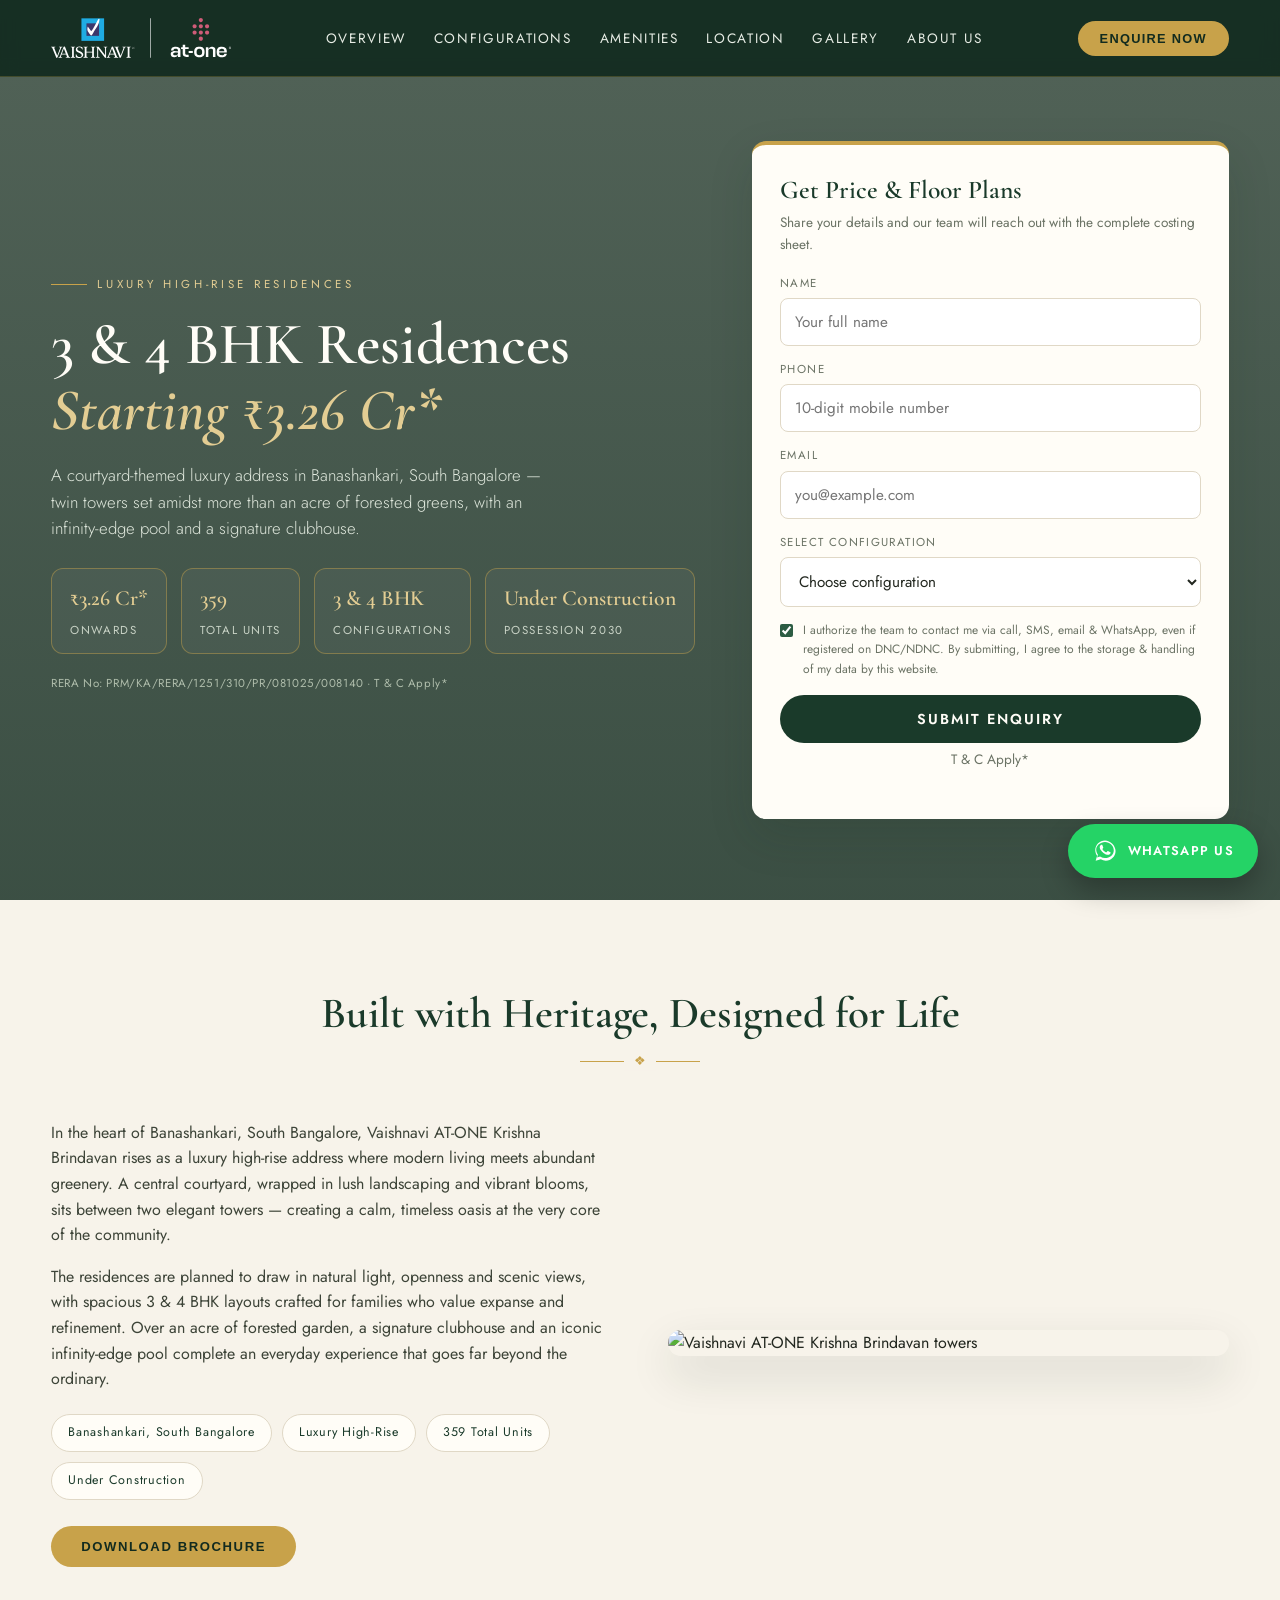
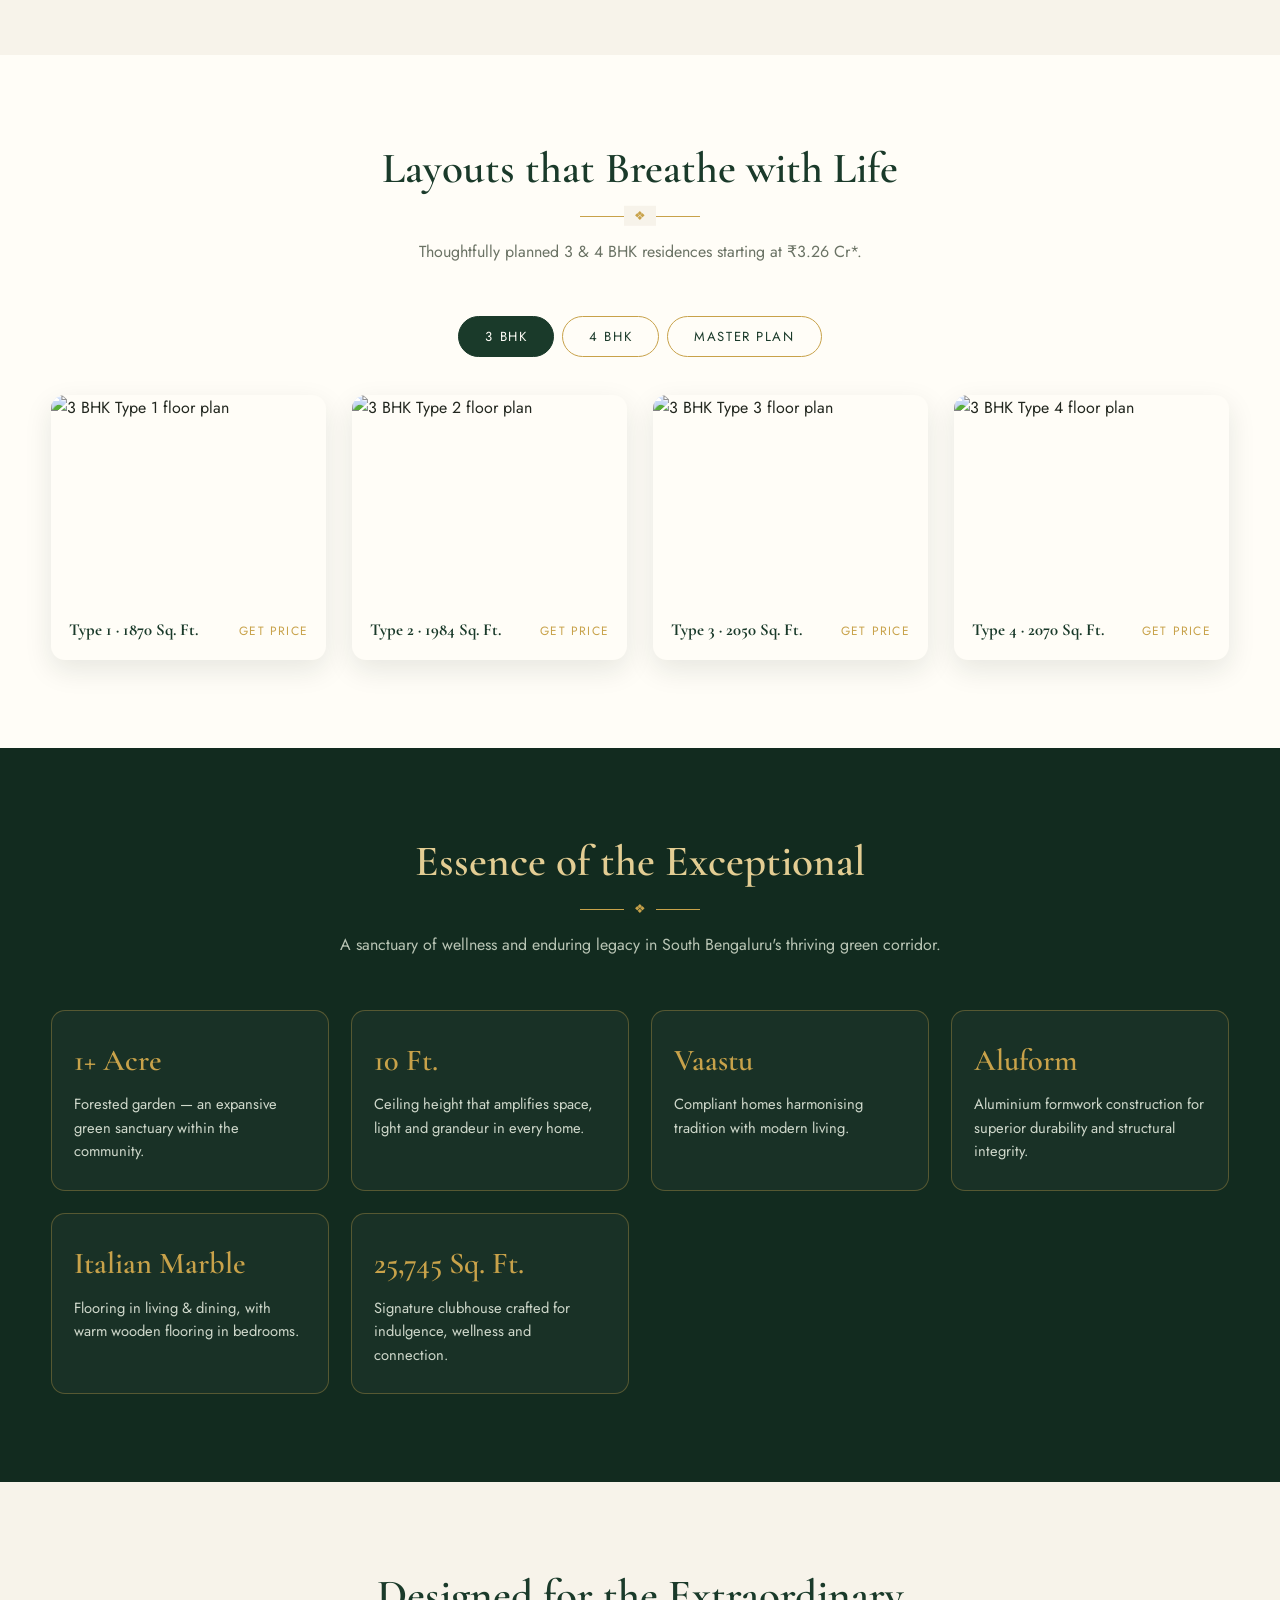
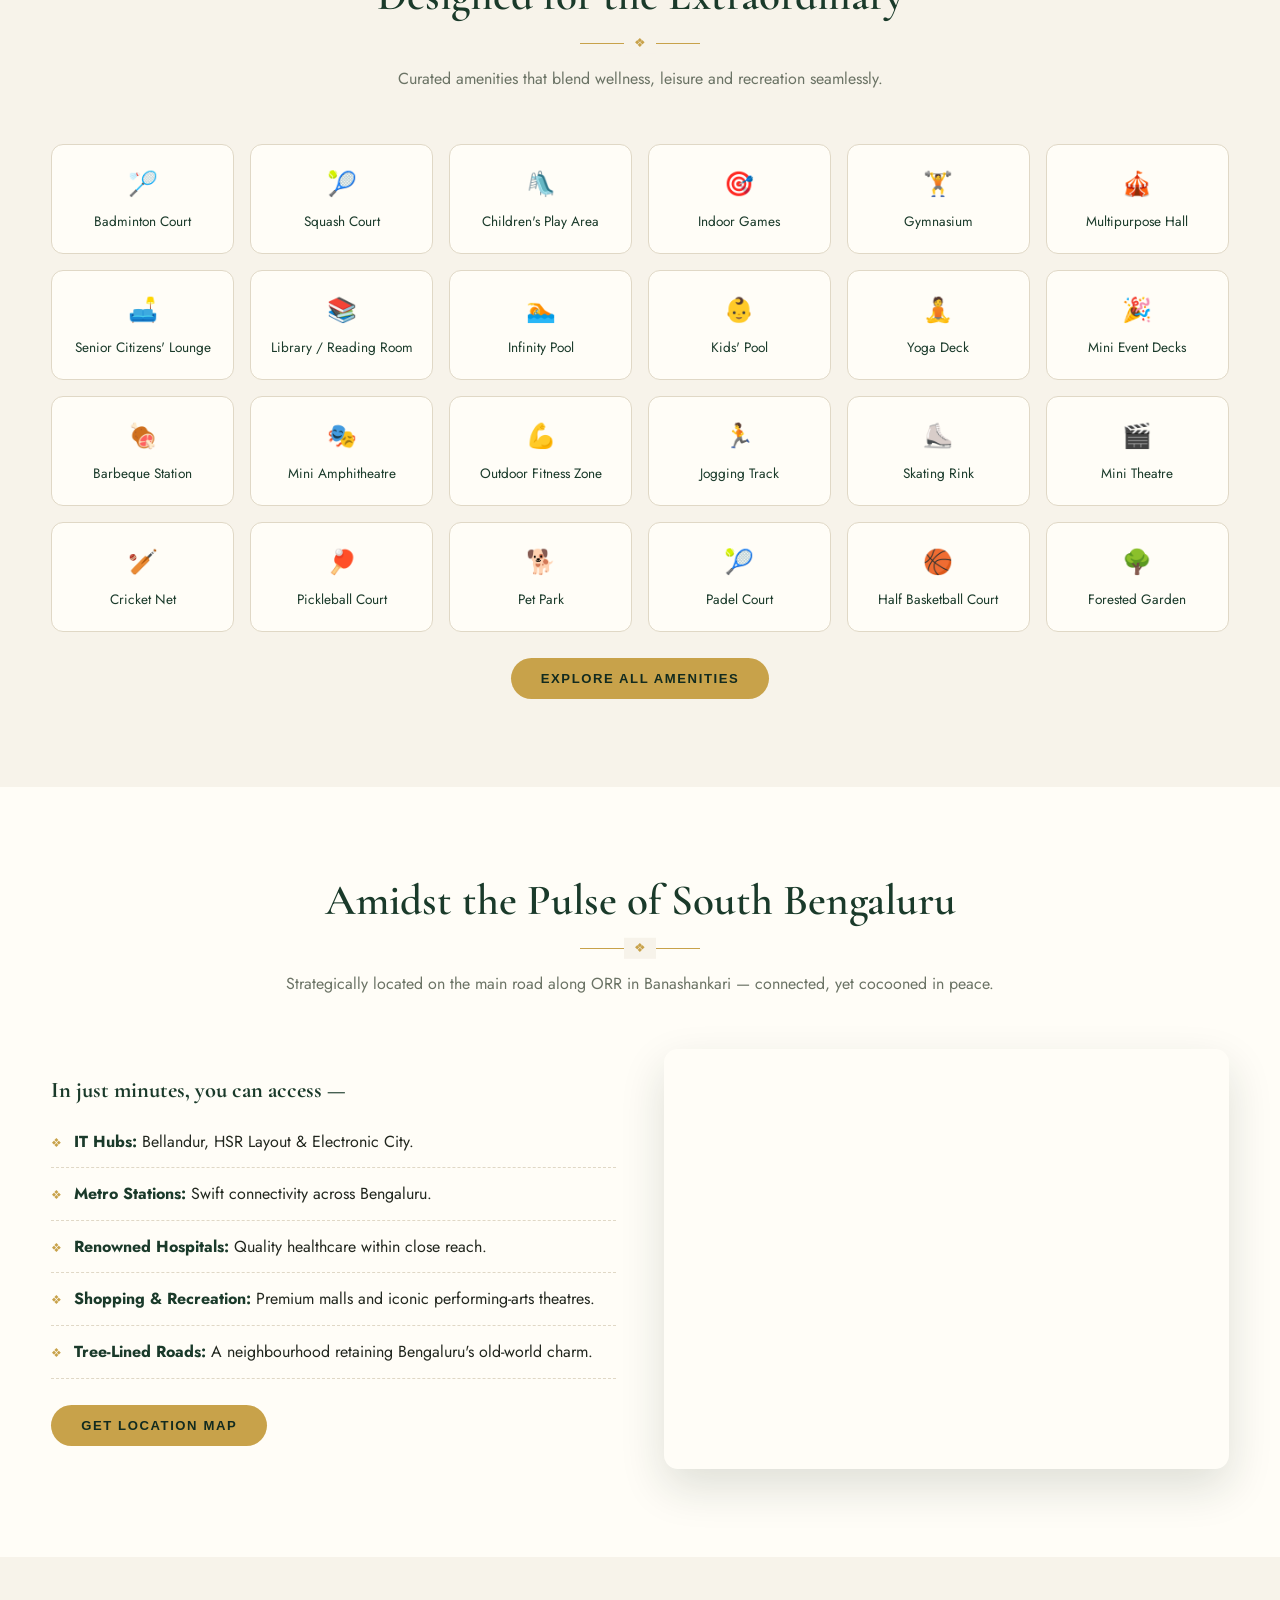
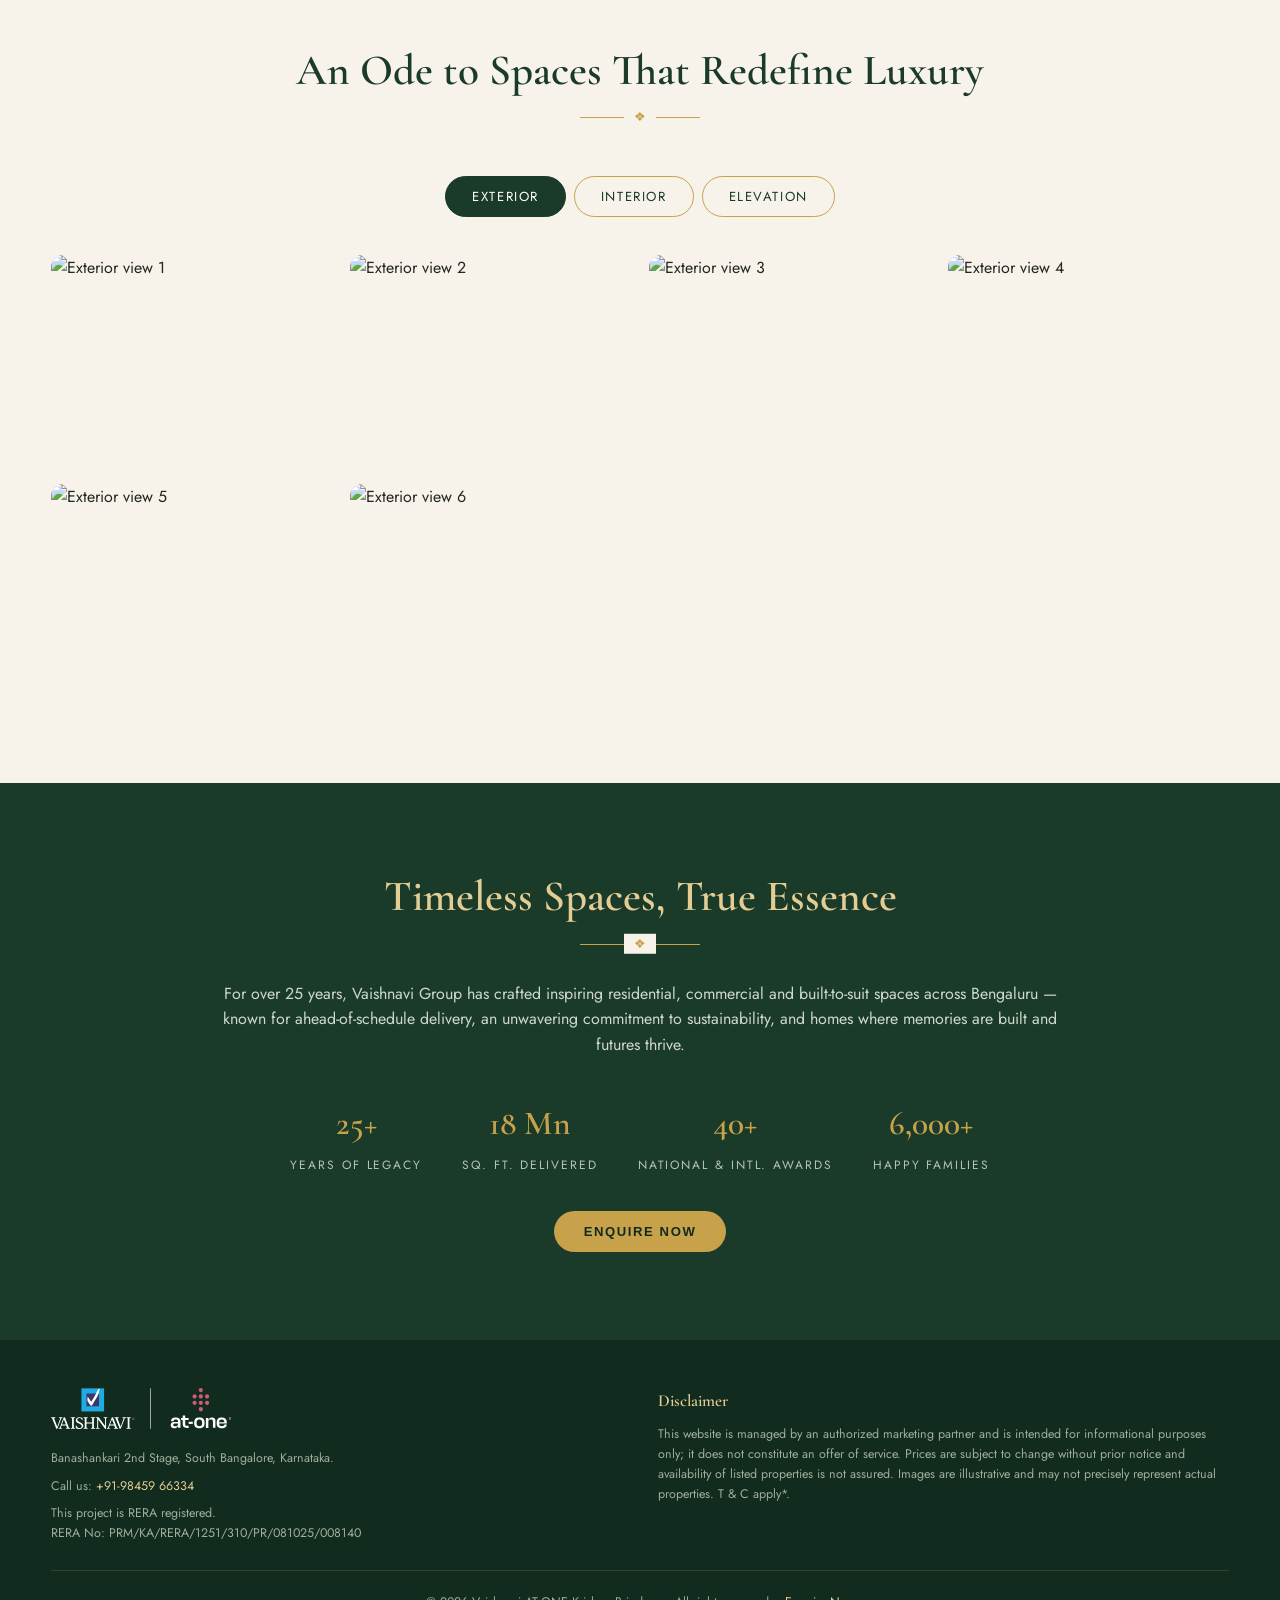
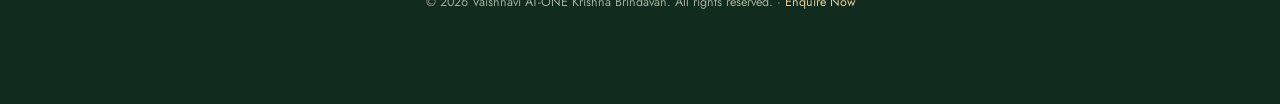
==== index.html @ 2a364794 "Revise title and meta description for SEO Updated title and meta description for SEO enhancement. Re" ====
<!DOCTYPE html>
<html lang="en">
<head>
  <!-- Google Tag Manager -->
<script>(function(w,d,s,l,i){w[l]=w[l]||[];w[l].push({'gtm.start':
new Date().getTime(),event:'gtm.js'});var f=d.getElementsByTagName(s)[0],
j=d.createElement(s),dl=l!='dataLayer'?'&l='+l:'';j.async=true;j.src=
'https://www.googletagmanager.com/gtm.js?id='+i+dl;f.parentNode.insertBefore(j,f);
})(window,document,'script','dataLayer','GTM-M7QC5JXZ');</script>
<!-- End Google Tag Manager -->

<!-- Google tag (gtag.js) -->
<script async src="https://www.googletagmanager.com/gtag/js?id=AW-18381098301"></script>
<script>
  window.dataLayer = window.dataLayer || [];
  function gtag(){dataLayer.push(arguments);}
  gtag('js', new Date());

  gtag('config', 'AW-18381098301');
</script>
  
<meta charset="UTF-8">
<meta name="viewport" content="width=device-width, initial-scale=1.0">
<title>Vaishnavi AT-ONE Krishna Brindavan | Luxury 3 & 4 BHK Apartments in Banashankari, South Bangalore</title>
<meta name="description" content="Vaishnavi AT-ONE Krishna Brindavan – Luxury high-rise 3 & 4 BHK residences in Banashankari, South Bangalore. Starting ₹3.26 Cr*. 150 units available. Under construction. Enquire now.">
<meta name="robots" content="index, follow">

<link rel="preconnect" href="https://fonts.googleapis.com">
<link rel="preconnect" href="https://fonts.gstatic.com" crossorigin>
<link href="https://fonts.googleapis.com/css2?family=Cormorant+Garamond:ital,wght@0,400;0,500;0,600;0,700;1,500&family=Jost:wght@300;400;500;600&display=swap" rel="stylesheet">

<style>
:root{
  --green-950:#122b1f;
  --green-900:#1a3a2a;
  --green-700:#2c5c43;
  --gold:#c8a24a;
  --gold-soft:#e3cd93;
  --cream:#f7f3ea;
  --ivory:#fffdf7;
  --ink:#22271f;
  --muted:#6b7365;
  --line:#e0d8c6;
  --shadow:0 18px 45px rgba(18,43,31,.14);
  --radius:14px;
  --font-display:'Cormorant Garamond',serif;
  --font-body:'Jost',sans-serif;
}
*{margin:0;padding:0;box-sizing:border-box}
html{scroll-behavior:smooth;scroll-padding-top:86px}
body{font-family:var(--font-body);color:var(--ink);background:var(--cream);line-height:1.6;overflow-x:hidden}
img{max-width:100%;display:block}
a{text-decoration:none;color:inherit}
.container{width:min(1200px,92%);margin:0 auto}

/* ---------- Header ---------- */
header{position:fixed;inset:0 0 auto 0;z-index:100;background:rgba(18,43,31,.92);backdrop-filter:blur(8px);border-bottom:1px solid rgba(200,162,74,.25)}
.nav{display:flex;align-items:center;justify-content:space-between;height:76px}
.brand{display:flex;flex-direction:column;line-height:1.15}
.brand .b1{font-family:var(--font-display);font-size:1.35rem;font-weight:600;color:var(--gold-soft);letter-spacing:.04em}
.brand .b2{font-size:.62rem;letter-spacing:.34em;text-transform:uppercase;color:#cfd8cd}
.nav-links{display:flex;gap:28px;list-style:none}
.nav-links a{color:#e8eee6;font-size:.85rem;letter-spacing:.12em;text-transform:uppercase;transition:color .25s}
.nav-links a:hover{color:var(--gold)}
.nav-cta{background:var(--gold);color:var(--green-950);padding:10px 22px;border-radius:999px;font-weight:600;font-size:.8rem;letter-spacing:.1em;text-transform:uppercase;transition:transform .25s,box-shadow .25s;border:none;cursor:pointer}
.nav-cta:hover{transform:translateY(-2px);box-shadow:0 8px 20px rgba(200,162,74,.4)}
.hamburger{display:none;background:none;border:none;cursor:pointer;flex-direction:column;gap:5px}
.hamburger span{width:26px;height:2px;background:var(--gold-soft)}

/* ---------- Hero ---------- */
.hero{position:relative;min-height:100vh;display:flex;align-items:center;padding:130px 0 70px;
  background:linear-gradient(rgba(18,43,31,.72),rgba(18,43,31,.82)),url('https://krishnabrindavan.vaishnavigroup.com/assets/images/banner/web1.jpg') center/cover no-repeat}
.hero-grid{display:grid;grid-template-columns:1.15fr .85fr;gap:56px;align-items:center}
.eyebrow{display:inline-flex;align-items:center;gap:10px;color:var(--gold-soft);letter-spacing:.32em;text-transform:uppercase;font-size:.72rem;margin-bottom:18px}
.eyebrow::before{content:"";width:36px;height:1px;background:var(--gold)}
.hero h1{font-family:var(--font-display);font-size:clamp(2.4rem,4.6vw,4rem);font-weight:600;color:var(--ivory);line-height:1.12}
.hero h1 em{font-style:italic;color:var(--gold-soft)}
.hero .sub{color:#dfe7dc;margin:18px 0 26px;max-width:520px;font-weight:300;font-size:1.05rem}
.stat-row{display:flex;flex-wrap:wrap;gap:14px}
.stat{border:1px solid rgba(200,162,74,.45);border-radius:12px;padding:12px 18px;color:var(--ivory);background:rgba(255,255,255,.04)}
.stat b{display:block;font-family:var(--font-display);font-size:1.35rem;color:var(--gold-soft);font-weight:600}
.stat span{font-size:.72rem;letter-spacing:.14em;text-transform:uppercase;color:#c9d3c6}
.rera-note{margin-top:20px;font-size:.72rem;color:#aebcaa;letter-spacing:.05em}

/* ---------- Form card ---------- */
.form-card{background:var(--ivory);border-radius:var(--radius);box-shadow:var(--shadow);padding:30px 28px;border-top:4px solid var(--gold)}
.form-card h3{font-family:var(--font-display);font-size:1.6rem;color:var(--green-900);font-weight:600;line-height:1.2}
.form-card p{font-size:.85rem;color:var(--muted);margin:6px 0 18px}
.field{margin-bottom:14px}
.field label{display:block;font-size:.72rem;letter-spacing:.12em;text-transform:uppercase;color:var(--muted);margin-bottom:6px}
.field input,.field select{width:100%;padding:12px 14px;border:1px solid var(--line);border-radius:8px;background:#fff;font-family:var(--font-body);font-size:.95rem;color:var(--ink);transition:border-color .2s,box-shadow .2s}
.field input:focus,.field select:focus{outline:none;border-color:var(--gold);box-shadow:0 0 0 3px rgba(200,162,74,.18)}
.field .err{display:none;color:#b3402e;font-size:.75rem;margin-top:4px}
.field.invalid input,.field.invalid select{border-color:#b3402e}
.field.invalid .err{display:block}
.consent{display:flex;gap:10px;align-items:flex-start;font-size:.75rem;color:var(--muted);margin:6px 0 16px}
.consent input{margin-top:3px;accent-color:var(--green-700)}
.btn-submit{width:100%;background:var(--green-900);color:var(--ivory);border:none;border-radius:999px;padding:14px;font-family:var(--font-body);font-weight:600;font-size:.9rem;letter-spacing:.14em;text-transform:uppercase;cursor:pointer;transition:background .25s,transform .2s}
.btn-submit:hover{background:var(--green-700);transform:translateY(-1px)}
.btn-submit:disabled{opacity:.6;cursor:wait;transform:none}
.tnc{margin-top:10px;text-align:center;font-size:.7rem;color:var(--muted)}

/* ---------- Sections ---------- */
section{padding:88px 0}
.sec-head{text-align:center;max-width:720px;margin:0 auto 52px}
.sec-head h2{font-family:var(--font-display);font-size:clamp(1.9rem,3.4vw,2.7rem);font-weight:600;color:var(--green-900);line-height:1.2}
.divider{width:120px;height:14px;margin:14px auto 0;position:relative}
.divider::before{content:"";position:absolute;left:0;right:0;top:50%;height:1px;background:var(--gold)}
.divider::after{content:"❖";position:absolute;left:50%;top:50%;transform:translate(-50%,-50%);color:var(--gold);background:var(--cream);padding:0 10px;font-size:.8rem}
.on-dark .divider::after{background:var(--green-950)}
.sec-head p{margin-top:16px;color:var(--muted)}

/* Overview */
.overview-grid{display:grid;grid-template-columns:1fr 1fr;gap:56px;align-items:center}
.overview-grid .txt p{margin-bottom:16px;color:#3d4438}
.overview-img{border-radius:var(--radius);overflow:hidden;box-shadow:var(--shadow)}
.chip-row{display:flex;flex-wrap:wrap;gap:10px;margin-top:22px}
.chip{background:var(--ivory);border:1px solid var(--line);border-radius:999px;padding:8px 16px;font-size:.78rem;letter-spacing:.06em;color:var(--green-900)}
.link-cta{display:inline-block;margin-top:26px;background:var(--gold);color:var(--green-950);padding:13px 30px;border-radius:999px;font-weight:600;font-size:.82rem;letter-spacing:.12em;text-transform:uppercase;border:none;cursor:pointer;transition:transform .2s,box-shadow .2s}
.link-cta:hover{transform:translateY(-2px);box-shadow:0 10px 24px rgba(200,162,74,.35)}

/* Configurations */
.tabs{display:flex;justify-content:center;gap:8px;flex-wrap:wrap;margin-bottom:38px}
.tab-btn{background:transparent;border:1px solid var(--gold);color:var(--green-900);border-radius:999px;padding:10px 26px;font-family:var(--font-body);font-size:.82rem;letter-spacing:.12em;text-transform:uppercase;cursor:pointer;transition:all .25s}
.tab-btn.active,.tab-btn:hover{background:var(--green-900);border-color:var(--green-900);color:var(--ivory)}
.tab-panel{display:none}
.tab-panel.active{display:block !important;opacity:1 !important}
@keyframes fadeUp{from{opacity:0;transform:translateY(14px)}to{opacity:1;transform:none}}
.plan-grid{display:grid;grid-template-columns:repeat(auto-fit,minmax(250px,1fr));gap:26px}
.plan-card{background:var(--ivory);border-radius:var(--radius);overflow:hidden;box-shadow:0 10px 28px rgba(18,43,31,.1);transition:transform .3s,box-shadow .3s}
.plan-card:hover{transform:translateY(-6px);box-shadow:var(--shadow)}
.plan-card img{aspect-ratio:4/3;object-fit:cover;width:100%}
.plan-card .cap{padding:16px 18px;display:flex;justify-content:space-between;align-items:center;gap:10px}
.plan-card .cap b{font-family:var(--font-display);color:var(--green-900);font-size:1.05rem}
.plan-card .cap button{background:none;border:none;color:var(--gold);font-family:var(--font-body);font-size:.75rem;letter-spacing:.1em;text-transform:uppercase;cursor:pointer;white-space:nowrap}
.plan-card .cap button:hover{text-decoration:underline}

/* Highlights (dark band) */
.on-dark{background:var(--green-950);color:#e6ecE3}
.on-dark .sec-head h2{color:var(--gold-soft)}
.on-dark .sec-head p{color:#b8c4b4}
.high-grid{display:grid;grid-template-columns:repeat(auto-fit,minmax(240px,1fr));gap:22px}
.high-card{border:1px solid rgba(200,162,74,.35);border-radius:var(--radius);padding:26px 22px;background:rgba(255,255,255,.03);transition:background .3s,transform .3s}
.high-card:hover{background:rgba(200,162,74,.08);transform:translateY(-4px)}
.high-card .n{font-family:var(--font-display);font-size:1.9rem;color:var(--gold);font-weight:600}
.high-card p{margin-top:8px;font-size:.92rem;color:#cfd8cb}

/* Amenities */
.amen-grid{display:grid;grid-template-columns:repeat(auto-fit,minmax(160px,1fr));gap:16px}
.amen{background:var(--ivory);border:1px solid var(--line);border-radius:12px;padding:20px 14px;text-align:center;font-size:.85rem;color:var(--green-900);transition:border-color .25s,transform .25s,box-shadow .25s}
.amen:hover{border-color:var(--gold);transform:translateY(-4px);box-shadow:0 10px 22px rgba(18,43,31,.1)}
.amen .ic{font-size:1.5rem;display:block;margin-bottom:8px}

/* Location */
.loc-grid{display:grid;grid-template-columns:1fr 1fr;gap:48px;align-items:center}
.loc-list{list-style:none;margin-top:8px}
.loc-list li{padding:13px 0;border-bottom:1px dashed var(--line);display:flex;gap:12px;align-items:flex-start}
.loc-list li::before{content:"❖";color:var(--gold);font-size:.75rem;margin-top:5px}
.loc-list b{color:var(--green-900)}
.map-frame{border-radius:var(--radius);overflow:hidden;box-shadow:var(--shadow)}
.map-frame iframe{width:100%;height:420px;border:0;display:block}

/* Gallery */
.gal-grid{display:grid;grid-template-columns:repeat(auto-fit,minmax(240px,1fr));gap:18px}
.gal-grid img{border-radius:12px;aspect-ratio:4/3;object-fit:cover;width:100%;transition:transform .35s,box-shadow .35s;cursor:pointer}
.gal-grid img:hover{transform:scale(1.03);box-shadow:var(--shadow)}

/* About */
.about-band{background:var(--green-900);color:#e6ece3}
.about-band .sec-head{margin-bottom:30px}
.about-band .sec-head h2{color:var(--gold-soft)}
.about-band p.body{max-width:840px;margin:0 auto;text-align:center;color:#cfd8cb}
.about-stats{display:flex;justify-content:center;gap:40px;flex-wrap:wrap;margin-top:40px;text-align:center}
.about-stats b{display:block;font-family:var(--font-display);font-size:2.1rem;color:var(--gold);font-weight:600}
.about-stats span{font-size:.75rem;letter-spacing:.16em;text-transform:uppercase;color:#b8c4b4}

/* Footer */
footer{background:var(--green-950);color:#9fae9b;padding:48px 0 90px;font-size:.78rem}
footer .f-grid{display:grid;grid-template-columns:1fr 1fr;gap:36px;margin-bottom:26px}
footer h4{color:var(--gold-soft);font-family:var(--font-display);font-size:1.05rem;margin-bottom:10px;font-weight:600}
footer a{color:var(--gold-soft)}
.f-bottom{border-top:1px solid rgba(200,162,74,.2);padding-top:20px;text-align:center;line-height:1.8}

/* Sticky enquire bar (mobile) + floating buttons */
.float-cta{position:fixed;right:22px;bottom:22px;z-index:90;display:flex;flex-direction:column;gap:12px}
.float-cta button,.float-cta a{width:auto;background:var(--gold);color:var(--green-950);border:none;border-radius:999px;padding:14px 24px;font-family:var(--font-body);font-weight:600;font-size:.8rem;letter-spacing:.1em;text-transform:uppercase;cursor:pointer;box-shadow:0 12px 28px rgba(0,0,0,.28);transition:transform .2s}
.float-cta button:hover{transform:translateY(-2px)}
.wa-float{display:inline-flex;align-items:center;gap:10px;background:#25D366 !important;color:#fff !important;text-decoration:none}
.wa-float:hover{transform:translateY(-2px);box-shadow:0 14px 32px rgba(37,211,102,.45)}

/* ---------- Popup ---------- */
.modal-overlay{position:fixed;inset:0;background:rgba(12,24,17,.7);backdrop-filter:blur(4px);z-index:200;display:flex;align-items:center;justify-content:center;padding:20px;opacity:0;pointer-events:none;transition:opacity .3s}
.modal-overlay.open{opacity:1;pointer-events:auto}
.modal{background:var(--ivory);border-radius:var(--radius);max-width:440px;width:100%;padding:30px 28px;position:relative;border-top:4px solid var(--gold);transform:translateY(24px);transition:transform .3s;max-height:92vh;overflow:auto}
.modal-overlay.open .modal{transform:none}
.modal-close{position:absolute;top:12px;right:14px;background:none;border:none;font-size:1.5rem;color:var(--muted);cursor:pointer;line-height:1}
.modal-close:hover{color:var(--green-900)}

/* Reveal on scroll */
.reveal{opacity:1 !important;transform:none !important}
@media (prefers-reduced-motion:reduce){
  html{scroll-behavior:auto}
  .reveal{opacity:1;transform:none;transition:none}
}

/* ---------- Responsive ---------- */
@media (max-width:960px){
  .hero-grid,.overview-grid,.loc-grid{grid-template-columns:1fr}
  .nav-links{position:fixed;top:76px;right:0;background:var(--green-950);flex-direction:column;width:230px;padding:26px;gap:20px;transform:translateX(100%);transition:transform .3s;border-left:1px solid rgba(200,162,74,.25);height:calc(100vh - 76px)}
  .nav-links.open{transform:none}
  .hamburger{display:flex}
  .nav .nav-cta{display:none}
  section{padding:64px 0}
  .hero{padding-top:110px}
}
</style>
</head>
<body>

<!-- Google Tag Manager (noscript) -->
<noscript><iframe src="https://www.googletagmanager.com/ns.html?id=GTM-M7QC5JXZ"
height="0" width="0" style="display:none;visibility:hidden"></iframe></noscript>
<!-- End Google Tag Manager (noscript) -->

<!-- ================= HEADER ================= -->
<header>
  <div class="container nav">
    <a href="#hero" class="brand">
      <img src="media/at-one-logo.svg" alt="Vaishnavi AT-ONE Krishna Brindavan" width="180" height="auto">
    </a>
    <ul class="nav-links" id="navLinks">
      <li><a href="#overview">Overview</a></li>
      <li><a href="#configurations">Configurations</a></li>
      <li><a href="#amenities">Amenities</a></li>
      <li><a href="#location">Location</a></li>
      <li><a href="#gallery">Gallery</a></li>
      <li><a href="#about">About Us</a></li>
    </ul>
    <button class="nav-cta open-popup">Enquire Now</button>
    <button class="hamburger" id="hamburger" aria-label="Menu"><span></span><span></span><span></span></button>
  </div>
</header>

<!-- ================= HERO ================= -->
<section class="hero" id="hero">
  <div class="container hero-grid">
    <div>
      <span class="eyebrow">Luxury High-Rise Residences</span>
      <h1>3 &amp; 4 BHK Residences<br><em>Starting ₹3.26 Cr*</em></h1>
      <p class="sub">A courtyard-themed luxury address in Banashankari, South Bangalore — twin towers set amidst more than an acre of forested greens, with an infinity-edge pool and a signature clubhouse.</p>
      <div class="stat-row">
        <div class="stat"><b>₹3.26 Cr*</b><span>Onwards</span></div>
        <div class="stat"><b>359</b><span>Total Units</span></div>
        <div class="stat"><b>3 &amp; 4 BHK</b><span>Configurations</span></div>
        <div class="stat"><b>Under Construction</b><span>Possession 2030</span></div>
      </div>
      <p class="rera-note">RERA No: PRM/KA/RERA/1251/310/PR/081025/008140 · T &amp; C Apply*</p>
    </div>

    <!-- ============ HERO FORM ============ -->
    <div class="form-card">
      <h3>Get Price &amp; Floor Plans</h3>
      <p>Share your details and our team will reach out with the complete costing sheet.</p>
      <form id="heroForm" class="lead-form" novalidate>
        <input type="hidden" name="source" value="Hero Form">
        <input type="hidden" name="project" value="Vaishnavi AT-ONE Krishna Brindavan">
        <div class="field">
          <label for="h-name">Name</label>
          <input type="text" id="h-name" name="name" placeholder="Your full name" autocomplete="name">
          <span class="err">Please enter a valid name.</span>
        </div>
        <div class="field">
          <label for="h-phone">Phone</label>
          <input type="tel" id="h-phone" name="phone" placeholder="10-digit mobile number" autocomplete="tel" maxlength="10" inputmode="numeric">
          <span class="err">Please enter a valid 10-digit mobile number.</span>
        </div>
        <div class="field">
          <label for="h-email">Email</label>
          <input type="email" id="h-email" name="email" placeholder="you@example.com" autocomplete="email">
          <span class="err">Please enter a valid email address.</span>
        </div>
        <div class="field">
          <label for="h-config">Select Configuration</label>
          <select id="h-config" name="configuration">
            <option value="" disabled selected>Choose configuration</option>
            <option value="3 BHK">3 BHK</option>
            <option value="4 BHK">4 BHK</option>
          </select>
          <span class="err">Please select a configuration.</span>
        </div>
        <label class="consent">
          <input type="checkbox" name="consent" value="Yes" checked>
          <span>I authorize the team to contact me via call, SMS, email &amp; WhatsApp, even if registered on DNC/NDNC. By submitting, I agree to the storage &amp; handling of my data by this website.</span>
        </label>
        <button type="submit" class="btn-submit">Submit Enquiry</button>
        <p class="tnc">T &amp; C Apply*</p>
      </form>
    </div>
  </div>
</section>

<!-- ================= OVERVIEW ================= -->
<section id="overview">
  <div class="container">
    <div class="sec-head reveal">
      <h2>Built with Heritage, Designed for Life</h2>
      <div class="divider"></div>
    </div>
    <div class="overview-grid">
      <div class="txt reveal">
        <p>In the heart of Banashankari, South Bangalore, Vaishnavi AT-ONE Krishna Brindavan rises as a luxury high-rise address where modern living meets abundant greenery. A central courtyard, wrapped in lush landscaping and vibrant blooms, sits between two elegant towers — creating a calm, timeless oasis at the very core of the community.</p>
        <p>The residences are planned to draw in natural light, openness and scenic views, with spacious 3 &amp; 4 BHK layouts crafted for families who value expanse and refinement. Over an acre of forested garden, a signature clubhouse and an iconic infinity-edge pool complete an everyday experience that goes far beyond the ordinary.</p>
        <div class="chip-row">
          <span class="chip">Banashankari, South Bangalore</span>
          <span class="chip">Luxury High-Rise</span>
          <span class="chip">359 Total Units</span>
          <span class="chip">Under Construction</span>
        </div>
        <button class="link-cta open-popup">Download Brochure</button>
      </div>
      <div class="overview-img reveal">
        <img src="https://krishnabrindavan.vaishnavigroup.com/assets/images/over/overview.png" alt="Vaishnavi AT-ONE Krishna Brindavan towers" loading="lazy">
      </div>
    </div>
  </div>
</section>

<!-- ================= CONFIGURATIONS ================= -->
<section id="configurations" style="background:var(--ivory)">
  <div class="container">
    <div class="sec-head reveal">
      <h2>Layouts that Breathe with Life</h2>
      <div class="divider"></div>
      <p>Thoughtfully planned 3 &amp; 4 BHK residences starting at ₹3.26 Cr*.</p>
    </div>
    <div class="tabs reveal">
      <button class="tab-btn active" data-tab="tab-3bhk">3 BHK</button>
      <button class="tab-btn" data-tab="tab-4bhk">4 BHK</button>
      <button class="tab-btn" data-tab="tab-master">Master Plan</button>
    </div>

    <div class="tab-panel active" id="tab-3bhk">
      <div class="plan-grid">
        <div class="plan-card"><img src="https://krishnabrindavan.vaishnavigroup.com/assets/images/configuration/3bhk/3bhk1.jpg" alt="3 BHK Type 1 floor plan" loading="lazy"><div class="cap"><b>Type 1 · 1870 Sq. Ft.</b><button class="open-popup">Get Price</button></div></div>
        <div class="plan-card"><img src="https://krishnabrindavan.vaishnavigroup.com/assets/images/configuration/3bhk/3bhk2.jpg" alt="3 BHK Type 2 floor plan" loading="lazy"><div class="cap"><b>Type 2 · 1984 Sq. Ft.</b><button class="open-popup">Get Price</button></div></div>
        <div class="plan-card"><img src="https://krishnabrindavan.vaishnavigroup.com/assets/images/configuration/3bhk/3bhk3.jpg" alt="3 BHK Type 3 floor plan" loading="lazy"><div class="cap"><b>Type 3 · 2050 Sq. Ft.</b><button class="open-popup">Get Price</button></div></div>
        <div class="plan-card"><img src="https://krishnabrindavan.vaishnavigroup.com/assets/images/configuration/3bhk/3bhk4.jpg" alt="3 BHK Type 4 floor plan" loading="lazy"><div class="cap"><b>Type 4 · 2070 Sq. Ft.</b><button class="open-popup">Get Price</button></div></div>
      </div>
    </div>

    <div class="tab-panel" id="tab-4bhk">
      <div class="plan-grid">
        <div class="plan-card"><img src="https://krishnabrindavan.vaishnavigroup.com/assets/images/configuration/4bhk/4bhk1.jpg" alt="4 BHK Type 1 floor plan" loading="lazy"><div class="cap"><b>Type 1 · 2566 Sq. Ft.</b><button class="open-popup">Get Price</button></div></div>
        <div class="plan-card"><img src="https://krishnabrindavan.vaishnavigroup.com/assets/images/configuration/4bhk/4bhk2.jpg" alt="4 BHK Type 2 floor plan" loading="lazy"><div class="cap"><b>Type 2 · 2599 Sq. Ft.</b><button class="open-popup">Get Price</button></div></div>
      </div>
    </div>

    <div class="tab-panel" id="tab-master">
      <div class="plan-grid" style="grid-template-columns:1fr;max-width:820px;margin:0 auto">
        <div class="plan-card"><img src="https://krishnabrindavan.vaishnavigroup.com/assets/images/configuration/masterplan/master.jpg" alt="Master plan" loading="lazy"><div class="cap"><b>Master Plan</b><button class="open-popup">Request Details</button></div></div>
      </div>
    </div>
  </div>
</section>

<!-- ================= HIGHLIGHTS ================= -->
<section class="on-dark">
  <div class="container">
    <div class="sec-head reveal">
      <h2>Essence of the Exceptional</h2>
      <div class="divider"></div>
      <p>A sanctuary of wellness and enduring legacy in South Bengaluru's thriving green corridor.</p>
    </div>
    <div class="high-grid">
      <div class="high-card reveal"><div class="n">1+ Acre</div><p>Forested garden — an expansive green sanctuary within the community.</p></div>
      <div class="high-card reveal"><div class="n">10 Ft.</div><p>Ceiling height that amplifies space, light and grandeur in every home.</p></div>
      <div class="high-card reveal"><div class="n">Vaastu</div><p>Compliant homes harmonising tradition with modern living.</p></div>
      <div class="high-card reveal"><div class="n">Aluform</div><p>Aluminium formwork construction for superior durability and structural integrity.</p></div>
      <div class="high-card reveal"><div class="n">Italian Marble</div><p>Flooring in living &amp; dining, with warm wooden flooring in bedrooms.</p></div>
      <div class="high-card reveal"><div class="n">25,745 Sq. Ft.</div><p>Signature clubhouse crafted for indulgence, wellness and connection.</p></div>
    </div>
  </div>
</section>

<!-- ================= AMENITIES ================= -->
<section id="amenities">
  <div class="container">
    <div class="sec-head reveal">
      <h2>Designed for the Extraordinary</h2>
      <div class="divider"></div>
      <p>Curated amenities that blend wellness, leisure and recreation seamlessly.</p>
    </div>
    <div class="amen-grid reveal">
      <div class="amen"><span class="ic">🏸</span>Badminton Court</div>
      <div class="amen"><span class="ic">🎾</span>Squash Court</div>
      <div class="amen"><span class="ic">🛝</span>Children's Play Area</div>
      <div class="amen"><span class="ic">🎯</span>Indoor Games</div>
      <div class="amen"><span class="ic">🏋️</span>Gymnasium</div>
      <div class="amen"><span class="ic">🎪</span>Multipurpose Hall</div>
      <div class="amen"><span class="ic">🛋️</span>Senior Citizens' Lounge</div>
      <div class="amen"><span class="ic">📚</span>Library / Reading Room</div>
      <div class="amen"><span class="ic">🏊</span>Infinity Pool</div>
      <div class="amen"><span class="ic">👶</span>Kids' Pool</div>
      <div class="amen"><span class="ic">🧘</span>Yoga Deck</div>
      <div class="amen"><span class="ic">🎉</span>Mini Event Decks</div>
      <div class="amen"><span class="ic">🍖</span>Barbeque Station</div>
      <div class="amen"><span class="ic">🎭</span>Mini Amphitheatre</div>
      <div class="amen"><span class="ic">💪</span>Outdoor Fitness Zone</div>
      <div class="amen"><span class="ic">🏃</span>Jogging Track</div>
      <div class="amen"><span class="ic">⛸️</span>Skating Rink</div>
      <div class="amen"><span class="ic">🎬</span>Mini Theatre</div>
      <div class="amen"><span class="ic">🏏</span>Cricket Net</div>
      <div class="amen"><span class="ic">🏓</span>Pickleball Court</div>
      <div class="amen"><span class="ic">🐕</span>Pet Park</div>
      <div class="amen"><span class="ic">🎾</span>Padel Court</div>
      <div class="amen"><span class="ic">🏀</span>Half Basketball Court</div>
      <div class="amen"><span class="ic">🌳</span>Forested Garden</div>
    </div>
    <div style="text-align:center"><button class="link-cta open-popup">Explore All Amenities</button></div>
  </div>
</section>

<!-- ================= LOCATION ================= -->
<section id="location" style="background:var(--ivory)">
  <div class="container">
    <div class="sec-head reveal">
      <h2>Amidst the Pulse of South Bengaluru</h2>
      <div class="divider"></div>
      <p>Strategically located on the main road along ORR in Banashankari — connected, yet cocooned in peace.</p>
    </div>
    <div class="loc-grid">
      <div class="reveal">
        <h3 style="font-family:var(--font-display);color:var(--green-900);font-size:1.4rem;margin-bottom:6px">In just minutes, you can access —</h3>
        <ul class="loc-list">
          <li><span><b>IT Hubs:</b> Bellandur, HSR Layout &amp; Electronic City.</span></li>
          <li><span><b>Metro Stations:</b> Swift connectivity across Bengaluru.</span></li>
          <li><span><b>Renowned Hospitals:</b> Quality healthcare within close reach.</span></li>
          <li><span><b>Shopping &amp; Recreation:</b> Premium malls and iconic performing-arts theatres.</span></li>
          <li><span><b>Tree-Lined Roads:</b> A neighbourhood retaining Bengaluru's old-world charm.</span></li>
        </ul>
        <button class="link-cta open-popup">Get Location Map</button>
      </div>
      <div class="map-frame reveal">
        <iframe src="https://www.google.com/maps/embed?pb=!1m18!1m12!1m3!1d3888.947085480032!2d77.5685252!3d12.9111225!2m3!1f0!2f0!3f0!3m2!1i1024!2i768!4f13.1!3m3!1m2!1s0x3bae15000078a125%3A0x5d34b732f14a4b2f!2sVaishnavi%20AT-One%20Krishna%20Brindavan!5e0!3m2!1sen!2sin!4v1787821125737!5m2!1sen!2sin" loading="lazy" title="Project location map" referrerpolicy="no-referrer-when-downgrade"></iframe>
      </div>
    </div>
  </div>
</section>

<!-- ================= GALLERY ================= -->
<section id="gallery">
  <div class="container">
    <div class="sec-head reveal">
      <h2>An Ode to Spaces That Redefine Luxury</h2>
      <div class="divider"></div>
    </div>
    <div class="tabs reveal">
      <button class="tab-btn active" data-tab="tab-ext">Exterior</button>
      <button class="tab-btn" data-tab="tab-int">Interior</button>
      <button class="tab-btn" data-tab="tab-elev">Elevation</button>
    </div>
    <div class="tab-panel active" id="tab-ext">
      <div class="gal-grid">
        <img src="https://krishnabrindavan.vaishnavigroup.com/assets/images/gallery/exterior/ext1.png" alt="Exterior view 1" loading="lazy">
        <img src="https://krishnabrindavan.vaishnavigroup.com/assets/images/gallery/exterior/ext2.png" alt="Exterior view 2" loading="lazy">
        <img src="https://krishnabrindavan.vaishnavigroup.com/assets/images/gallery/exterior/ext3.png" alt="Exterior view 3" loading="lazy">
        <img src="https://krishnabrindavan.vaishnavigroup.com/assets/images/gallery/exterior/ext4.png" alt="Exterior view 4" loading="lazy">
        <img src="https://krishnabrindavan.vaishnavigroup.com/assets/images/gallery/exterior/ext5.png" alt="Exterior view 5" loading="lazy">
        <img src="https://krishnabrindavan.vaishnavigroup.com/assets/images/gallery/exterior/ext6.png" alt="Exterior view 6" loading="lazy">
      </div>
    </div>
    <div class="tab-panel" id="tab-int">
      <div class="gal-grid">
        <img src="https://krishnabrindavan.vaishnavigroup.com/assets/images/gallery/interior/int1.png" alt="Interior view 1" loading="lazy">
        <img src="https://krishnabrindavan.vaishnavigroup.com/assets/images/gallery/interior/int2.png" alt="Interior view 2" loading="lazy">
        <img src="https://krishnabrindavan.vaishnavigroup.com/assets/images/gallery/interior/int3.png" alt="Interior view 3" loading="lazy">
        <img src="https://krishnabrindavan.vaishnavigroup.com/assets/images/gallery/interior/int4.png" alt="Interior view 4" loading="lazy">
        <img src="https://krishnabrindavan.vaishnavigroup.com/assets/images/gallery/interior/int5.png" alt="Interior view 5" loading="lazy">
        <img src="https://krishnabrindavan.vaishnavigroup.com/assets/images/gallery/interior/int6.png" alt="Interior view 6" loading="lazy">
      </div>
    </div>
    <div class="tab-panel" id="tab-elev">
      <div class="gal-grid">
        <img src="https://krishnabrindavan.vaishnavigroup.com/assets/images/gallery/elevation/elev1.png" alt="Elevation view 1" loading="lazy">
        <img src="https://krishnabrindavan.vaishnavigroup.com/assets/images/gallery/elevation/elev2.png" alt="Elevation view 2" loading="lazy">
        <img src="https://krishnabrindavan.vaishnavigroup.com/assets/images/gallery/elevation/elev3.png" alt="Elevation view 3" loading="lazy">
      </div>
    </div>
  </div>
</section>

<!-- ================= ABOUT ================= -->
<section id="about" class="about-band">
  <div class="container">
    <div class="sec-head reveal">
      <h2>Timeless Spaces, True Essence</h2>
      <div class="divider"></div>
    </div>
    <p class="body reveal">For over 25 years, Vaishnavi Group has crafted inspiring residential, commercial and built-to-suit spaces across Bengaluru — known for ahead-of-schedule delivery, an unwavering commitment to sustainability, and homes where memories are built and futures thrive.</p>
    <div class="about-stats reveal">
      <div><b>25+</b><span>Years of Legacy</span></div>
      <div><b>18 Mn</b><span>Sq. Ft. Delivered</span></div>
      <div><b>40+</b><span>National &amp; Intl. Awards</span></div>
      <div><b>6,000+</b><span>Happy Families</span></div>
    </div>
    <div style="text-align:center"><button class="link-cta open-popup" style="margin-top:34px">Enquire Now</button></div>
  </div>
</section>

<!-- ================= FOOTER ================= -->
<footer>
  <div class="container">
    <div class="f-grid">
      <div>
        <img src="media/at-one-logo.svg" alt="Vaishnavi AT-ONE Krishna Brindavan" width="180" height="auto" style="margin-bottom: 20px;">
        <p> </p>
        <p>Banashankari 2nd Stage, South Bangalore, Karnataka.</p>
        <p style="margin-top:8px">Call us: <a href="tel:+919845966334">+91-98459 66334</a></p>
        <p style="margin-top:8px">This project is RERA registered.<br>RERA No: PRM/KA/RERA/1251/310/PR/081025/008140</p>
      </div>
      <div>
        <h4>Disclaimer</h4>
        <p>This website is managed by an authorized marketing partner and is intended for informational purposes only; it does not constitute an offer of service. Prices are subject to change without prior notice and availability of listed properties is not assured. Images are illustrative and may not precisely represent actual properties. T &amp; C apply*.</p>
      </div>
    </div>
    <div class="f-bottom">
      © 2026 Vaishnavi AT-ONE Krishna Brindavan. All rights reserved. · <a href="#" class="open-popup" style="cursor:pointer">Enquire Now</a>
    </div>
  </div>
</footer>

<!-- ================= FLOATING CTA ================= -->
<div class="float-cta">
  <a href="https://wa.me/919845966334?text=Hi%2C%20I%27m%20interested%20in%20Vaishnavi%20Krishna%20Brindavan%20(3%20%26%204%20BHK%2C%20Banashankari).%20Please%20share%20brochure%20and%20other%20details."
     target="_blank" rel="noopener" class="wa-float" aria-label="Chat on WhatsApp">
    <svg viewBox="0 0 32 32" width="26" height="26" fill="currentColor" aria-hidden="true">
      <path d="M16 3C9.4 3 4 8.3 4 14.9c0 2.6.8 5 2.3 7L4.5 28l6.3-1.7c1.9 1 4 1.6 6.2 1.6 6.6 0 12-5.3 12-11.9S22.6 3 16 3zm0 21.7c-2 0-3.9-.6-5.6-1.6l-.4-.2-3.7 1 1-3.6-.3-.4c-1.2-1.7-1.8-3.7-1.8-5.9C5.2 9.4 10 4.8 16 4.8s10.8 4.6 10.8 10.2S22 24.7 16 24.7zm5.9-7.6c-.3-.2-1.9-1-2.2-1.1-.3-.1-.5-.2-.7.2-.2.3-.8 1.1-1 1.3-.2.2-.4.2-.7.1-.3-.2-1.4-.5-2.6-1.6-1-.9-1.6-1.9-1.8-2.2-.2-.3 0-.5.1-.7l.5-.6c.2-.2.2-.4.3-.6.1-.2 0-.4 0-.6-.1-.2-.7-1.8-1-2.4-.3-.6-.5-.5-.7-.5h-.6c-.2 0-.6.1-.9.4-.3.3-1.1 1.1-1.1 2.7s1.2 3.2 1.3 3.4c.2.2 2.3 3.6 5.6 5 .8.3 1.4.5 1.9.7.8.2 1.5.2 2.1.1.6-.1 1.9-.8 2.2-1.6.3-.8.3-1.4.2-1.6-.1-.1-.3-.2-.6-.4z"/>
    </svg>
    WhatsApp Us
  </a>
</div>

<!-- ================= POPUP MODAL ================= -->
<div class="modal-overlay" id="modalOverlay" role="dialog" aria-modal="true" aria-labelledby="modalTitle">
  <div class="modal">
    <button class="modal-close" id="modalClose" aria-label="Close">&times;</button>
    <h3 id="modalTitle" style="font-family:var(--font-display);font-size:1.55rem;color:var(--green-900);font-weight:600">Enquire Now</h3>
    <p style="font-size:.85rem;color:var(--muted);margin:6px 0 18px">Our team will assist you in securing your dream home.</p>
    <form id="popupForm" class="lead-form" novalidate>
      <input type="hidden" name="source" value="Popup Form">
      <input type="hidden" name="project" value="Vaishnavi AT-ONE Krishna Brindavan">
      <div class="field">
        <label for="p-name">Name</label>
        <input type="text" id="p-name" name="name" placeholder="Your full name" autocomplete="name">
        <span class="err">Please enter a valid name.</span>
      </div>
      <div class="field">
        <label for="p-phone">Phone</label>
        <input type="tel" id="p-phone" name="phone" placeholder="10-digit mobile number" autocomplete="tel" maxlength="10" inputmode="numeric">
        <span class="err">Please enter a valid 10-digit mobile number.</span>
      </div>
      <div class="field">
        <label for="p-email">Email</label>
        <input type="email" id="p-email" name="email" placeholder="you@example.com" autocomplete="email">
        <span class="err">Please enter a valid email address.</span>
      </div>
      <div class="field">
        <label for="p-config">Select Configuration</label>
        <select id="p-config" name="configuration">
          <option value="" disabled selected>Choose configuration</option>
          <option value="3 BHK">3 BHK</option>
          <option value="4 BHK">4 BHK</option>
        </select>
        <span class="err">Please select a configuration.</span>
      </div>
      <label class="consent">
        <input type="checkbox" name="consent" value="Yes" checked>
        <span>I authorize the team to reach out via call, SMS, email &amp; WhatsApp, even if I am registered on DNC/NDNC. T&amp;C apply.</span>
      </label>
      <button type="submit" class="btn-submit">Submit Enquiry</button>
      <p class="tnc">T &amp; C Apply*</p>
    </form>
  </div>
</div>

<script>
/* =========================================================
   CONFIG — Google Apps Script Web App URL
   ========================================================= */
const SCRIPT_URL = "https://script.google.com/macros/s/AKfycbzkbDwYnUQSINKKTJoqXRui7NogVS_5ww7j2EUrTsXhqW_5W081FNsI9voa5k66Nzk2Aw/exec";
const THANK_YOU_PAGE = "thank-you.html";

/* ---------- Mobile nav ---------- */
const hamburger = document.getElementById('hamburger');
const navLinks = document.getElementById('navLinks');
hamburger.addEventListener('click', () => navLinks.classList.toggle('open'));
navLinks.querySelectorAll('a').forEach(a => a.addEventListener('click', () => navLinks.classList.remove('open')));

/* ---------- Popup modal (all CTAs) ---------- */
const overlay = document.getElementById('modalOverlay');
function openModal(e){ if(e) e.preventDefault(); overlay.classList.add('open'); document.body.style.overflow='hidden'; }
function closeModal(){ overlay.classList.remove('open'); document.body.style.overflow=''; }
document.querySelectorAll('.open-popup').forEach(btn => btn.addEventListener('click', openModal));
document.getElementById('modalClose').addEventListener('click', closeModal);
overlay.addEventListener('click', e => { if(e.target === overlay) closeModal(); });
document.addEventListener('keydown', e => { if(e.key === 'Escape') closeModal(); });

/* Auto-open popup after 15 seconds (once per visit) */
setTimeout(() => { if(!sessionStorage.getItem('popupShown')){ openModal(); sessionStorage.setItem('popupShown','1'); } }, 15000);

/* ---------- Tabs (configurations + gallery) ---------- */
document.querySelectorAll('.tabs').forEach(tabs => {
  const section = tabs.closest('section');
  tabs.querySelectorAll('.tab-btn').forEach(btn => {
    btn.addEventListener('click', () => {
      tabs.querySelectorAll('.tab-btn').forEach(b => b.classList.remove('active'));
      btn.classList.add('active');
      section.querySelectorAll('.tab-panel').forEach(p => p.classList.remove('active'));
      section.querySelector('#' + btn.dataset.tab).classList.add('active');
    });
  });
});

/* ---------- Reveal on scroll ---------- */
const io = new IntersectionObserver(entries => {
  entries.forEach(en => { if(en.isIntersecting){ en.target.classList.add('visible'); io.unobserve(en.target); } });
}, { threshold: .12 });
document.querySelectorAll('.reveal').forEach(el => io.observe(el));

/* ---------- Phone input: digits only ---------- */
document.querySelectorAll('input[name="phone"]').forEach(inp => {
  inp.addEventListener('input', () => { inp.value = inp.value.replace(/\D/g,'').slice(0,10); });
});

/* ---------- Visitor IP (fetched once on page load) ---------- */
let visitorIP = '';
async function fetchIP(){
  const sources = [
    ['https://api.ipify.org?format=json', j => j.ip],
    ['https://api64.ipify.org?format=json', j => j.ip],
    ['https://ipapi.co/json/', j => j.ip]
  ];
  for (const [url, pick] of sources){
    try {
      const ctrl = new AbortController();
      const t = setTimeout(() => ctrl.abort(), 3000);
      const r = await fetch(url, { signal: ctrl.signal });
      clearTimeout(t);
      const ip = pick(await r.json());
      if (ip) return ip;
    } catch (e) { /* try next source */ }
  }
  return '';
}
const ipReady = fetchIP().then(ip => { visitorIP = ip; return ip; });

/* ---------- Validation + submit (both forms) ---------- */
function validate(form){
  let ok = true;
  const name = form.querySelector('[name="name"]');
  const phone = form.querySelector('[name="phone"]');
  const email = form.querySelector('[name="email"]');
  const config = form.querySelector('[name="configuration"]');
  const setState = (input, valid) => {
    input.closest('.field').classList.toggle('invalid', !valid);
    if(!valid) ok = false;
  };
  setState(name, /^[A-Za-z][A-Za-z .]{1,49}$/.test(name.value.trim()));
  setState(phone, /^[6-9]\d{9}$/.test(phone.value.trim()));
  setState(email, /^[^\s@]+@[^\s@]+\.[^\s@]{2,}$/.test(email.value.trim()));
  setState(config, config.value !== "");
  return ok;
}

document.querySelectorAll('.lead-form').forEach(form => {
  form.addEventListener('submit', async e => {
    e.preventDefault();
    if(!validate(form)) return;

    const btn = form.querySelector('.btn-submit');
    btn.disabled = true;
    btn.textContent = 'Submitting…';

    const data = new FormData(form);
    data.append('page_url', location.href);
    data.append('submitted_at', new Date().toLocaleString('en-IN', { timeZone: 'Asia/Kolkata' }));
    // Wait max 2s for IP so a slow/blocked IP lookup never stops the lead
    const ip = visitorIP || await Promise.race([ipReady, new Promise(r => setTimeout(() => r(''), 2000))]);
    data.append('ip_address', ip || 'Unavailable');

    try {
      await fetch(SCRIPT_URL, { method: 'POST', mode: 'no-cors', body: data });
    } catch (err) {
      console.error('Lead submission error:', err);
      btn.disabled = false;
      btn.textContent = 'Submit Enquiry';
      return;
    }

    window.location.href = THANK_YOU_PAGE;
  });
});
</script>
</body>
</html>
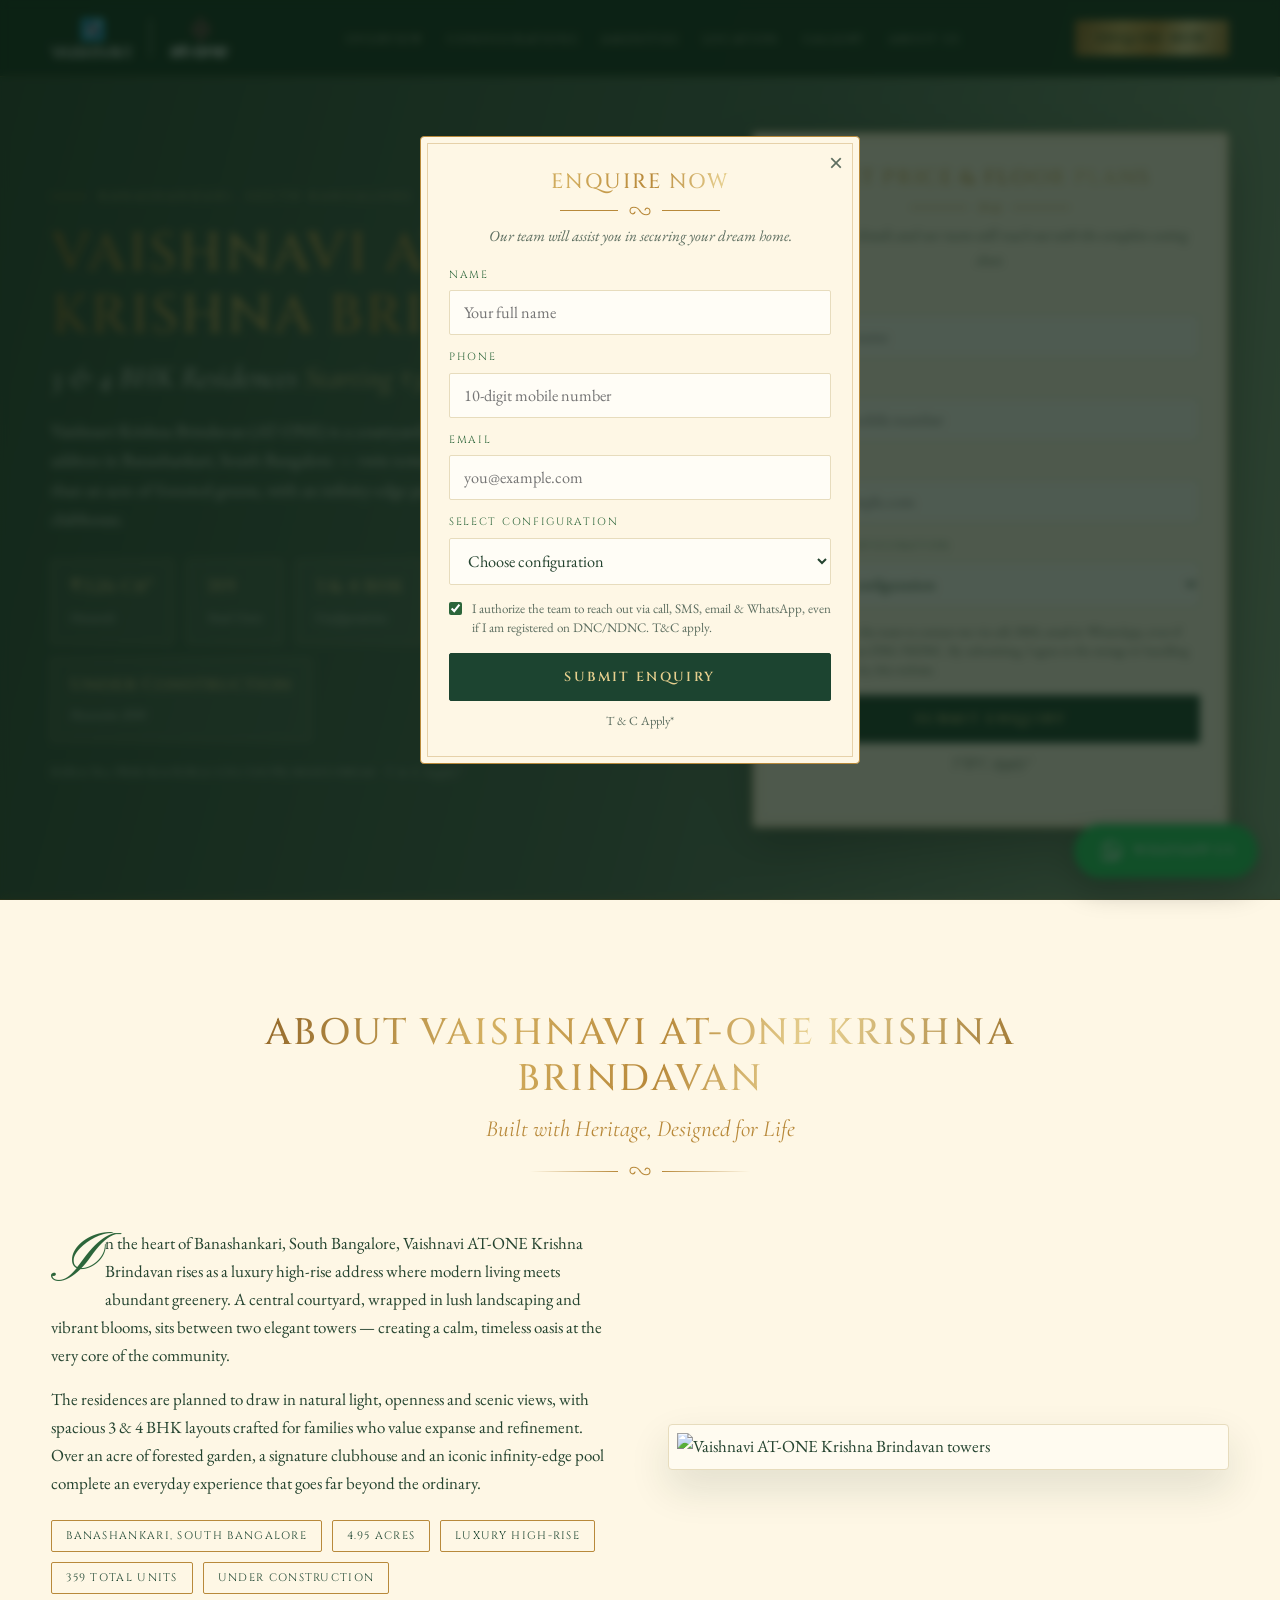
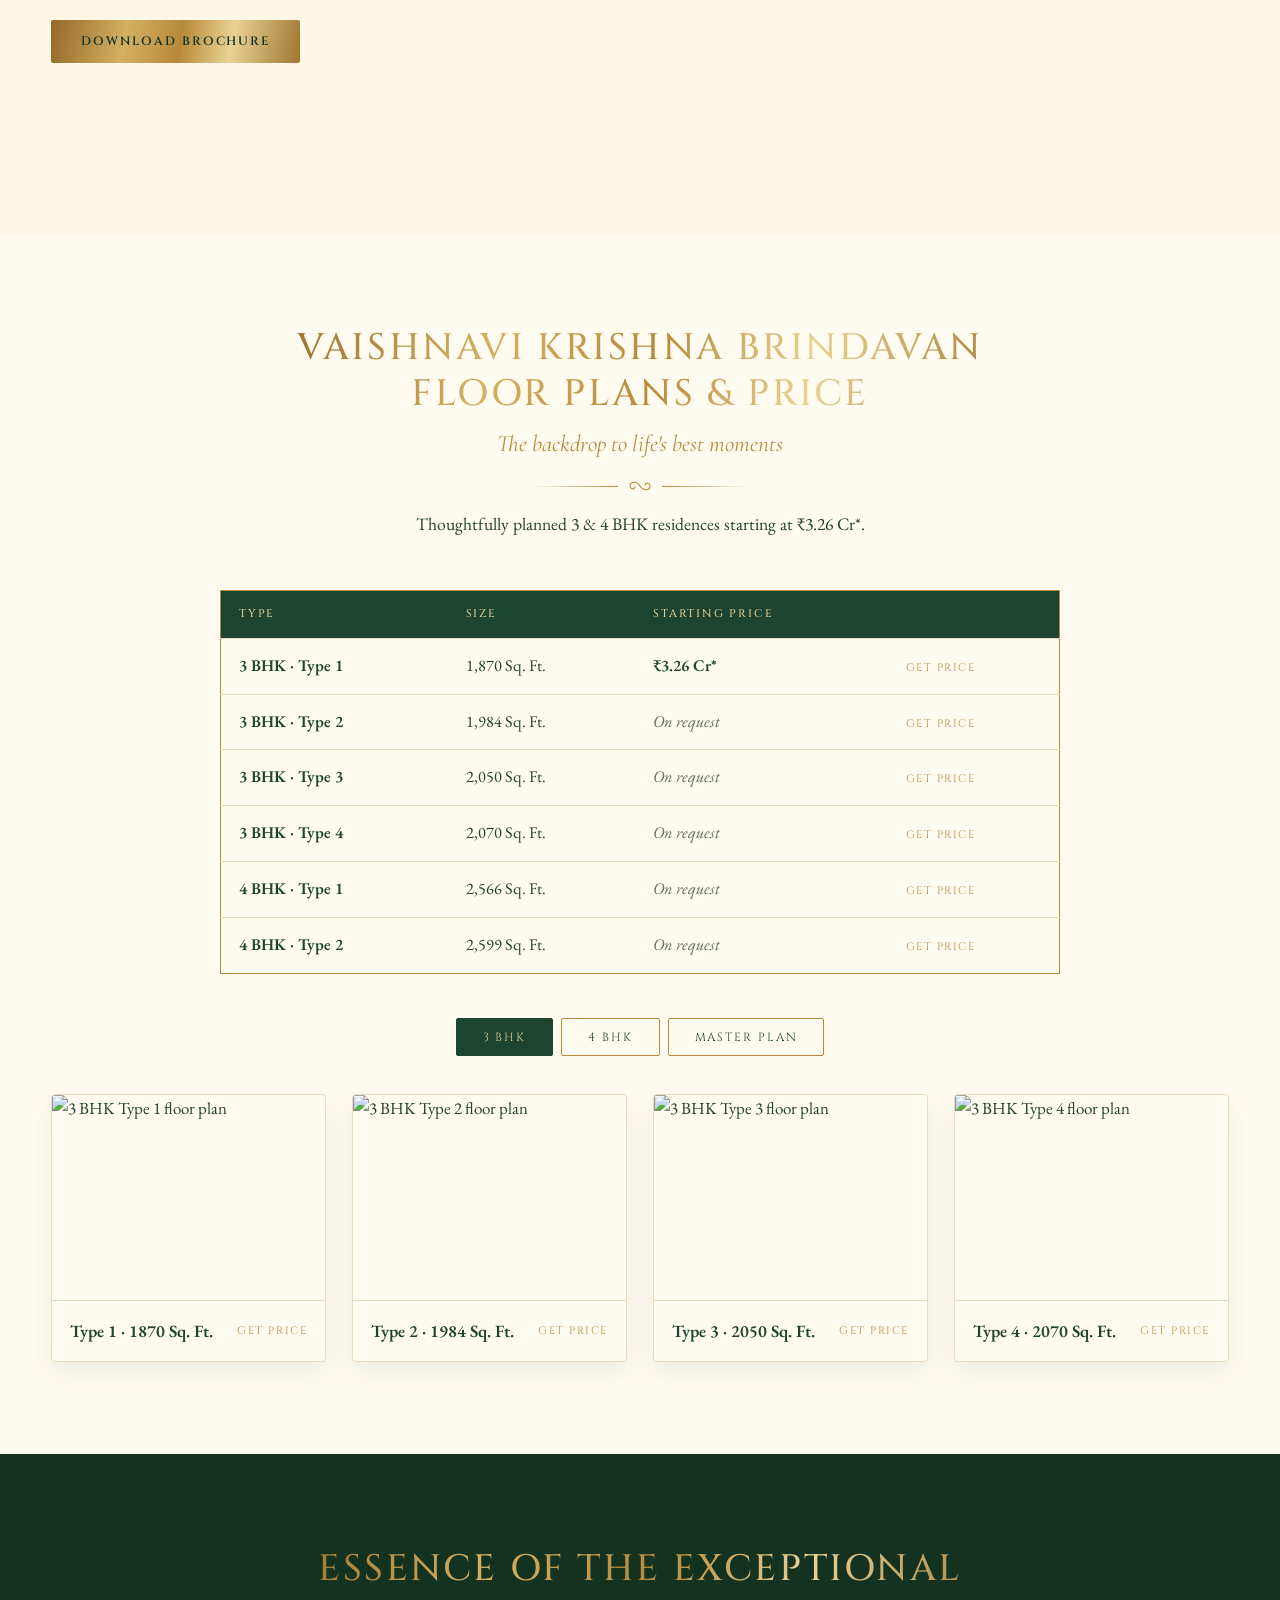
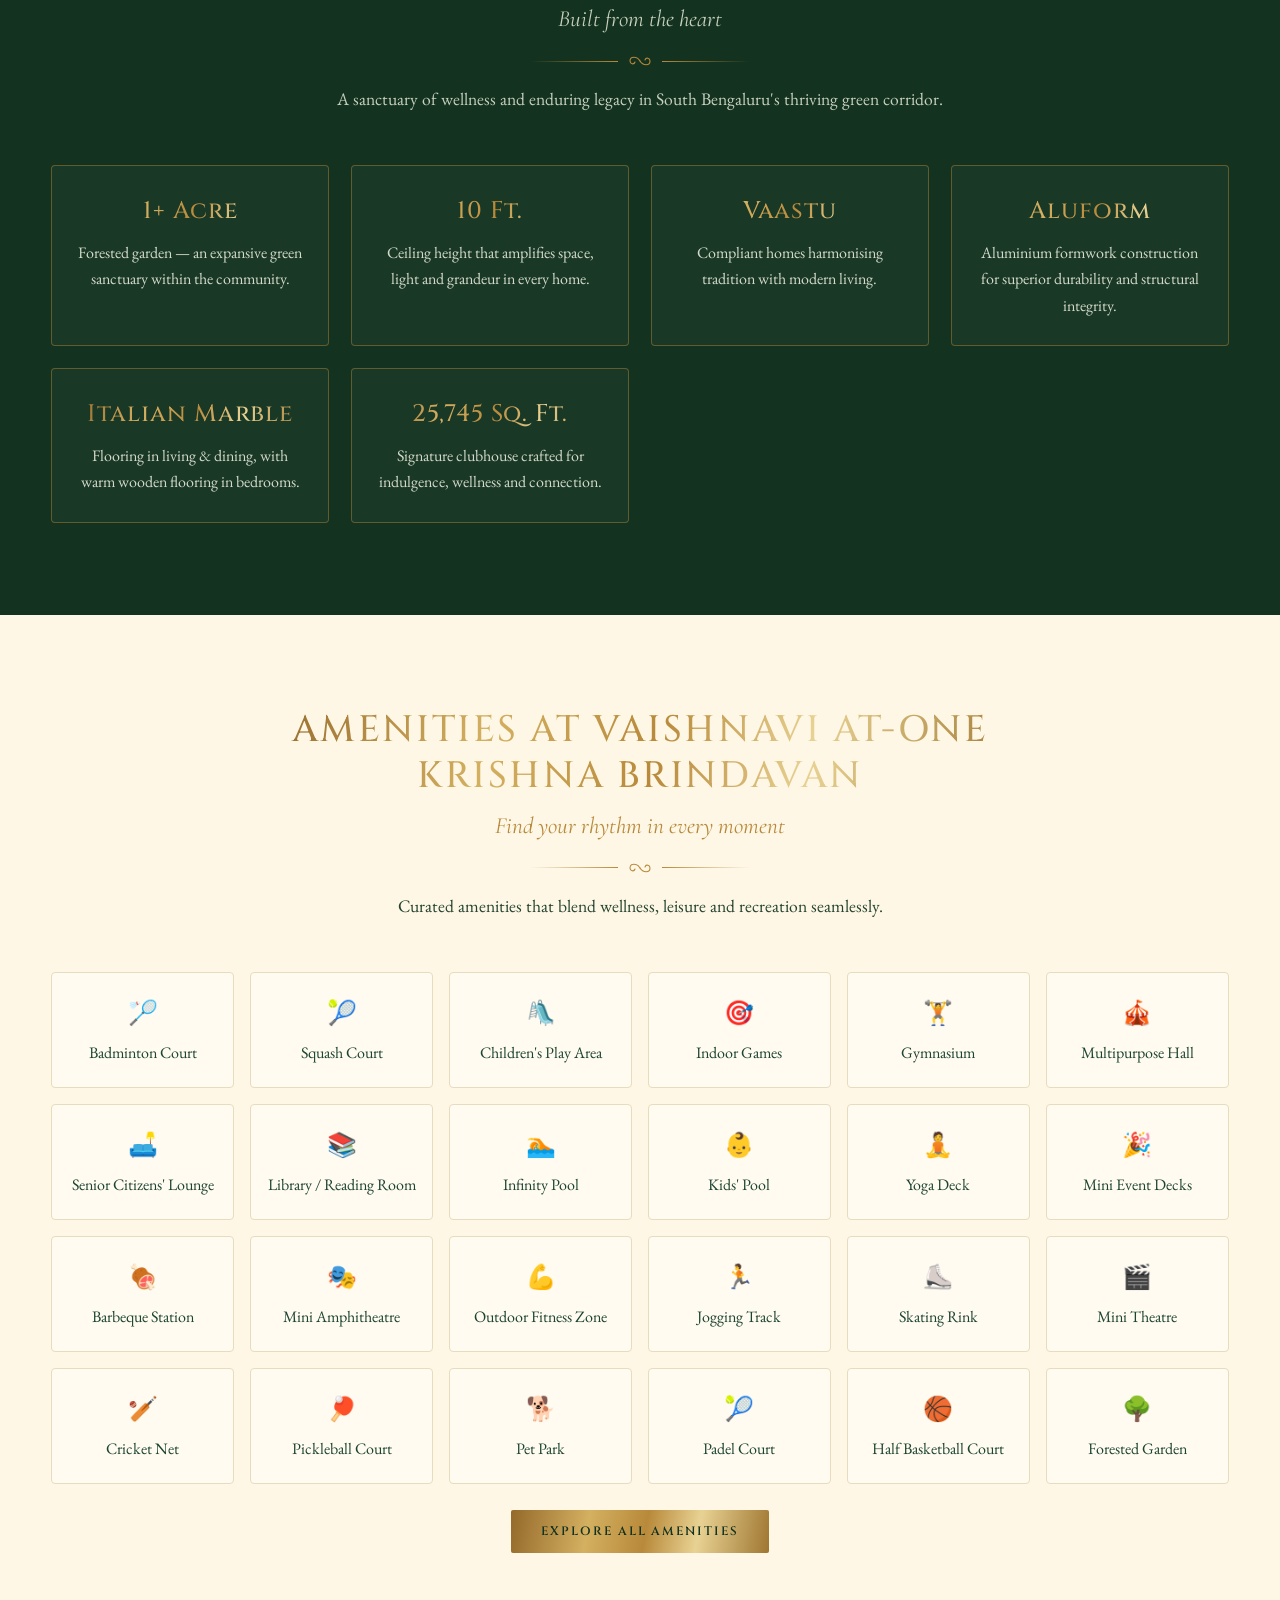
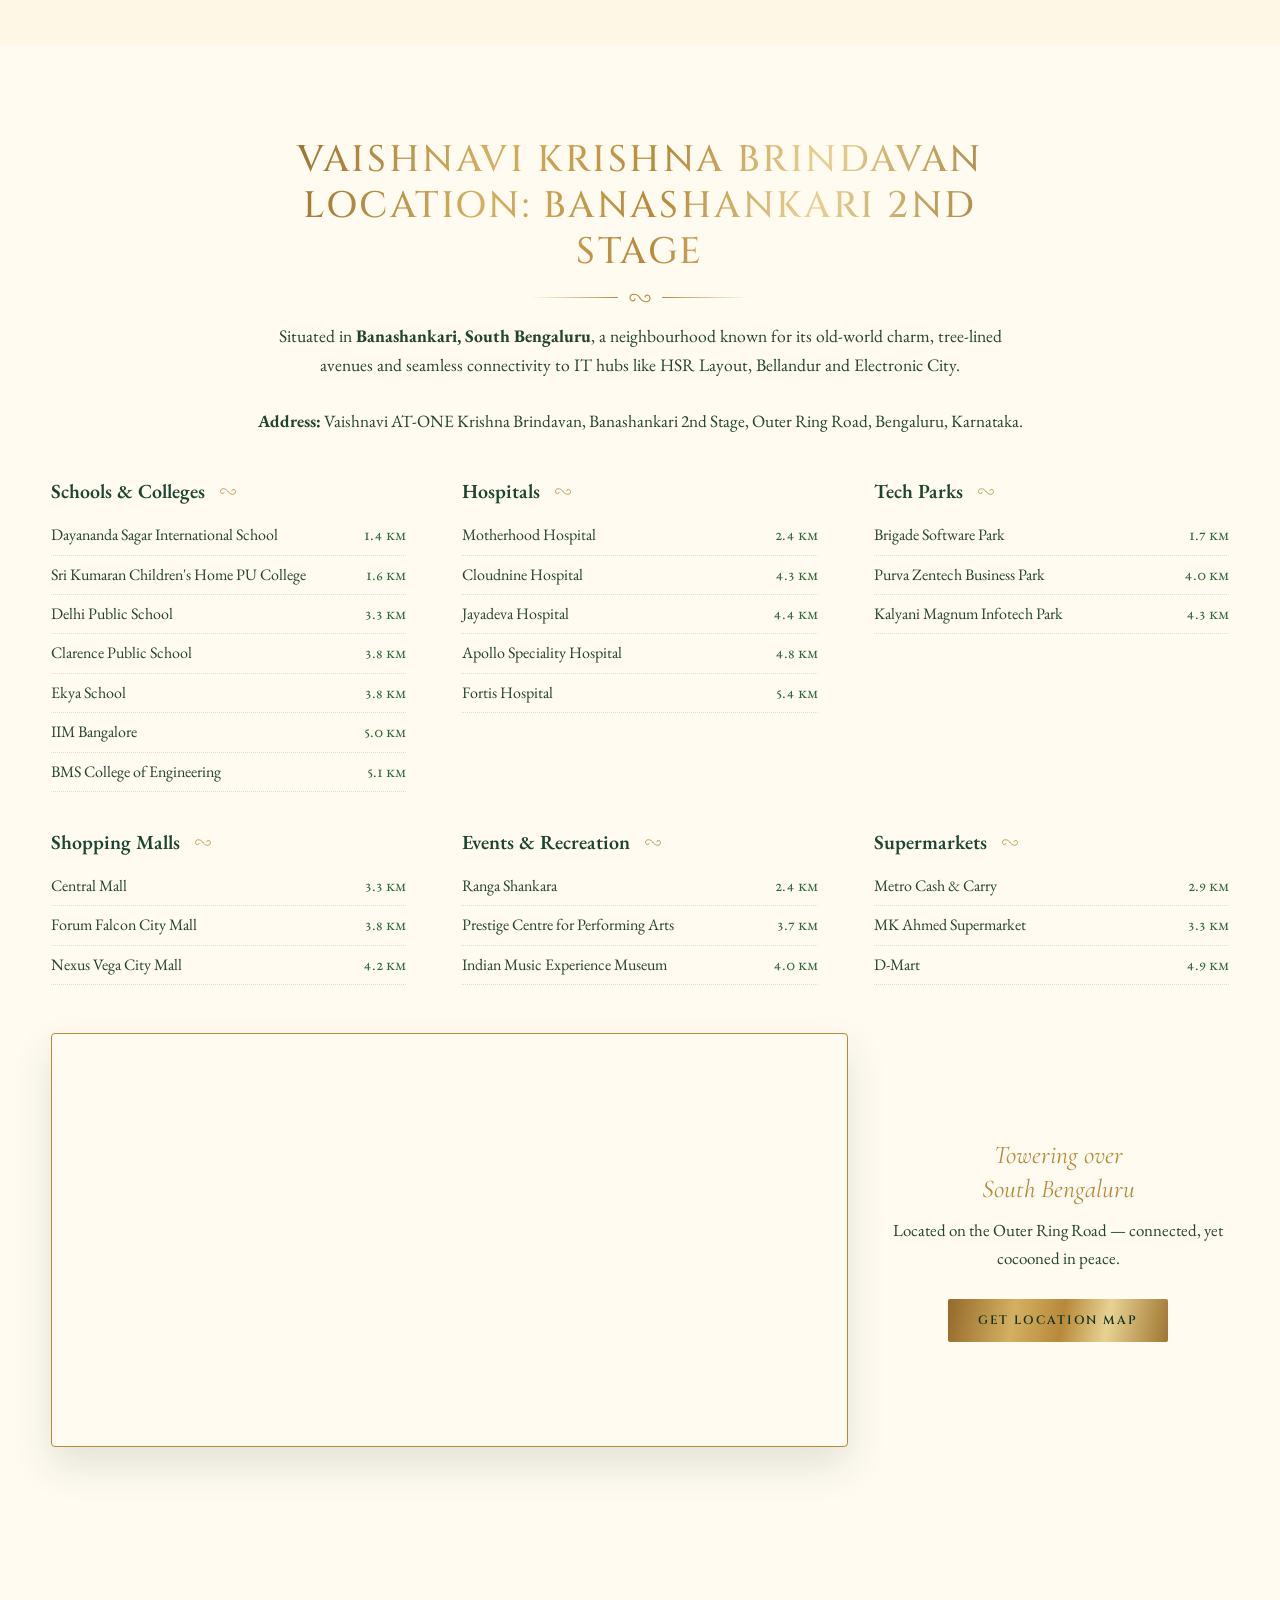
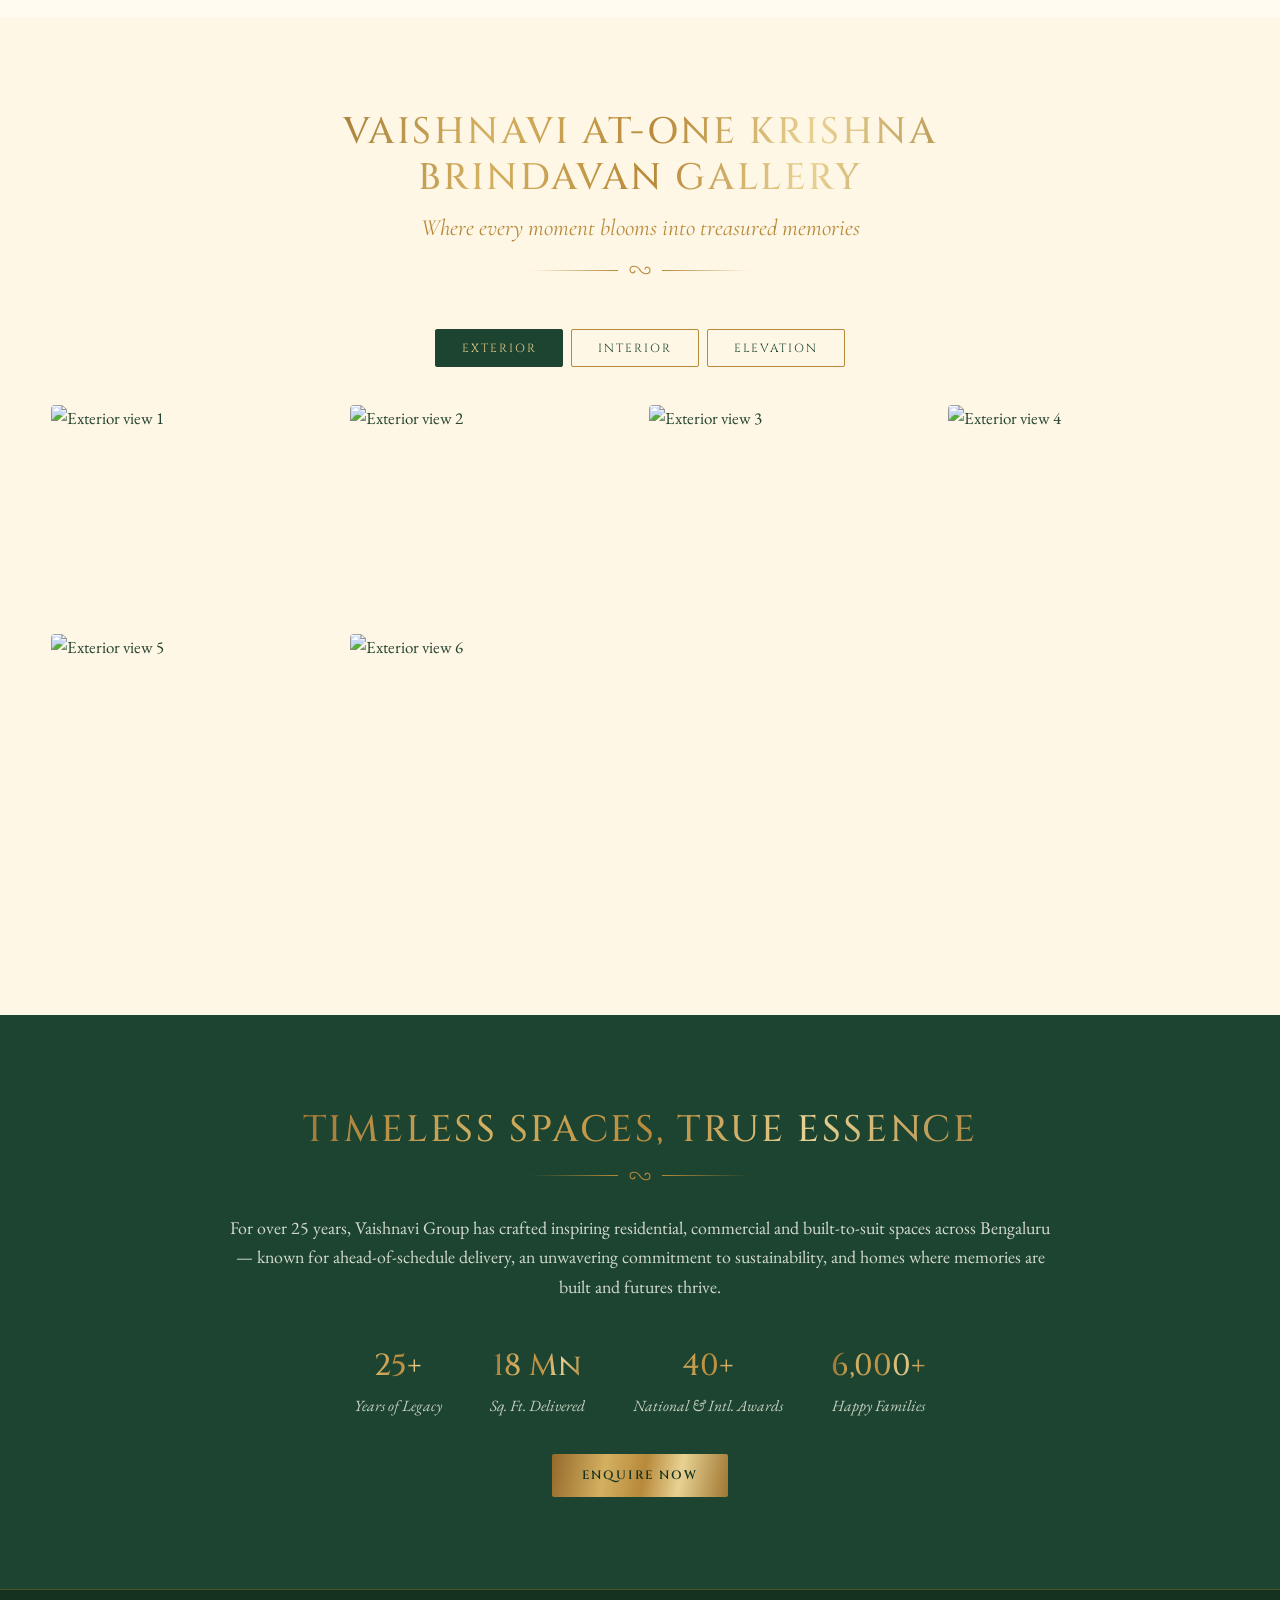
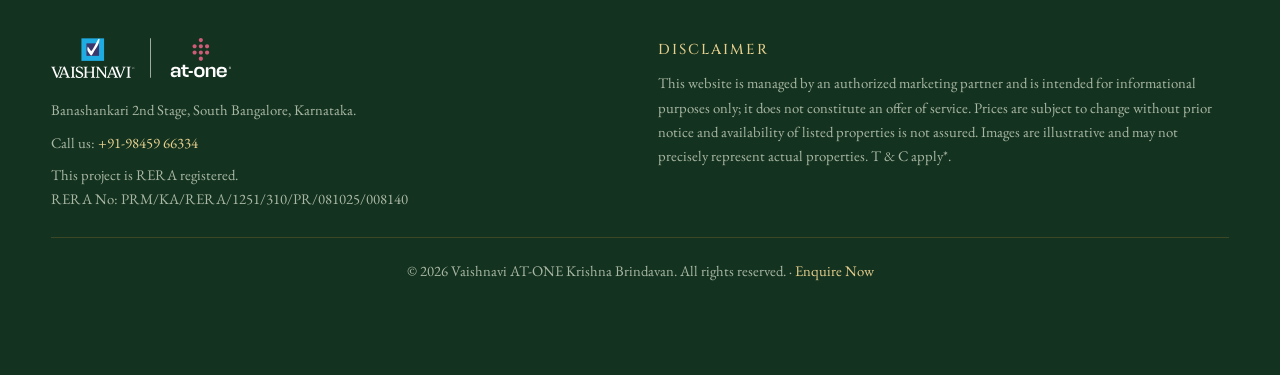
==== commit 91bb8e91: "Update print statement from 'Hello' to 'Goodbye'" ====
--- a/index.html
+++ b/index.html
@@ -21,197 +21,265 @@
   
 <meta charset="UTF-8">
 <meta name="viewport" content="width=device-width, initial-scale=1.0">
-<title>Vaishnavi AT-ONE Krishna Brindavan | Luxury 3 & 4 BHK Apartments in Banashankari, South Bangalore</title>
-<meta name="description" content="Vaishnavi AT-ONE Krishna Brindavan – Luxury high-rise 3 & 4 BHK residences in Banashankari, South Bangalore. Starting ₹3.26 Cr*. 150 units available. Under construction. Enquire now.">
+<title>Vaishnavi Krishna Brindavan (AT-ONE) Banashankari | 3 & 4 BHK from ₹3.26 Cr</title>
+<meta name="description" content="Vaishnavi Krishna Brindavan (AT-ONE) – luxury high-rise 3 & 4 BHK residences in Banashankari 2nd Stage, South Bangalore. Starting ₹3.26 Cr*. 359 total units across twin towers. Under construction. Enquire now.">
 <meta name="robots" content="index, follow">
+<!-- TODO: replace with the live URL of this page before publishing -->
+<link rel="canonical" href="https://www.example.com/">
+
+<script type="application/ld+json">
+{
+  "@context": "https://schema.org",
+  "@type": "ApartmentComplex",
+  "name": "Vaishnavi AT-ONE Krishna Brindavan",
+  "alternateName": "Vaishnavi Krishna Brindavan",
+  "description": "Luxury high-rise 3 & 4 BHK residences in Banashankari 2nd Stage, South Bangalore, with over an acre of forested garden, an infinity-edge pool and a 25,745 sq. ft. clubhouse.",
+  "numberOfAccommodationUnits": 359,
+  "address": {
+    "@type": "PostalAddress",
+    "streetAddress": "Banashankari 2nd Stage",
+    "addressLocality": "Bengaluru",
+    "addressRegion": "Karnataka",
+    "addressCountry": "IN"
+  },
+  "geo": {
+    "@type": "GeoCoordinates",
+    "latitude": 12.9111225,
+    "longitude": 77.5685252
+  },
+  "telephone": "+91-9845966334",
+  "offers": {
+    "@type": "Offer",
+    "price": "32600000",
+    "priceCurrency": "INR",
+    "description": "3 BHK starting price (T&C apply)",
+    "availability": "https://schema.org/PreOrder"
+  }
+}
+</script>
 
 <link rel="preconnect" href="https://fonts.googleapis.com">
 <link rel="preconnect" href="https://fonts.gstatic.com" crossorigin>
-<link href="https://fonts.googleapis.com/css2?family=Cormorant+Garamond:ital,wght@0,400;0,500;0,600;0,700;1,500&family=Jost:wght@300;400;500;600&display=swap" rel="stylesheet">
+<link href="https://fonts.googleapis.com/css2?family=Cinzel:wght@400;500;600&family=EB+Garamond:ital,wght@0,400;0,500;0,600;1,400&family=Cormorant+Garamond:ital,wght@1,400;1,500&family=Pinyon+Script&display=swap" rel="stylesheet">
 
 <style>
+/* Design language: VAKB digital brochure — cream paper, forest green, gold foil serif caps,
+   swash dividers, script drop caps, italic gold captions, botanical borders */
 :root{
-  --green-950:#122b1f;
-  --green-900:#1a3a2a;
-  --green-700:#2c5c43;
-  --gold:#c8a24a;
-  --gold-soft:#e3cd93;
-  --cream:#f7f3ea;
-  --ivory:#fffdf7;
-  --ink:#22271f;
-  --muted:#6b7365;
-  --line:#e0d8c6;
-  --shadow:0 18px 45px rgba(18,43,31,.14);
-  --radius:14px;
+  --green-950:#13321f;
+  --green-900:#1c4430;
+  --green-700:#2c653a;
+  --green-ink:#24432f;
+  --gold:#b8893a;
+  --gold-soft:#e6cf8e;
+  --gold-foil:linear-gradient(100deg,#94692a 0%,#d4b061 30%,#b8893a 52%,#e8d293 72%,#9f7631 100%);
+  --cream:#fef7e5;
+  --ivory:#fffbf0;
+  --ink:#24432f;
+  --muted:#5d6e60;
+  --line:#e7dcbd;
+  --shadow:0 18px 40px rgba(19,50,31,.12);
+  --radius:4px;
+  --font-caps:'Cinzel',serif;
   --font-display:'Cormorant Garamond',serif;
-  --font-body:'Jost',sans-serif;
+  --font-body:'EB Garamond',serif;
+  --swash:url("data:image/svg+xml,%3Csvg xmlns='http://www.w3.org/2000/svg' viewBox='0 0 40 14'%3E%3Cg fill='none' stroke='%23b8893a' stroke-width='1.1' stroke-linecap='round'%3E%3Cpath d='M20 7c-3-5-10-5-10 0 0 3 4 4 5 1'/%3E%3Cpath d='M20 7c3 5 10 5 10 0 0-3-4-4-5-1'/%3E%3C/g%3E%3C/svg%3E");
 }
 *{margin:0;padding:0;box-sizing:border-box}
 html{scroll-behavior:smooth;scroll-padding-top:86px}
-body{font-family:var(--font-body);color:var(--ink);background:var(--cream);line-height:1.6;overflow-x:hidden}
+body{font-family:var(--font-body);color:var(--ink);background:var(--cream);line-height:1.65;font-size:1.06rem;overflow-x:hidden}
 img{max-width:100%;display:block}
 a{text-decoration:none;color:inherit}
 .container{width:min(1200px,92%);margin:0 auto}
+.foil{background:var(--gold-foil);-webkit-background-clip:text;background-clip:text;color:transparent}
 
 /* ---------- Header ---------- */
-header{position:fixed;inset:0 0 auto 0;z-index:100;background:rgba(18,43,31,.92);backdrop-filter:blur(8px);border-bottom:1px solid rgba(200,162,74,.25)}
+header{position:fixed;inset:0 0 auto 0;z-index:100;background:rgba(19,50,31,.95);backdrop-filter:blur(8px);border-bottom:1px solid rgba(184,137,58,.35)}
 .nav{display:flex;align-items:center;justify-content:space-between;height:76px}
 .brand{display:flex;flex-direction:column;line-height:1.15}
-.brand .b1{font-family:var(--font-display);font-size:1.35rem;font-weight:600;color:var(--gold-soft);letter-spacing:.04em}
-.brand .b2{font-size:.62rem;letter-spacing:.34em;text-transform:uppercase;color:#cfd8cd}
-.nav-links{display:flex;gap:28px;list-style:none}
-.nav-links a{color:#e8eee6;font-size:.85rem;letter-spacing:.12em;text-transform:uppercase;transition:color .25s}
-.nav-links a:hover{color:var(--gold)}
-.nav-cta{background:var(--gold);color:var(--green-950);padding:10px 22px;border-radius:999px;font-weight:600;font-size:.8rem;letter-spacing:.1em;text-transform:uppercase;transition:transform .25s,box-shadow .25s;border:none;cursor:pointer}
-.nav-cta:hover{transform:translateY(-2px);box-shadow:0 8px 20px rgba(200,162,74,.4)}
+.nav-links{display:flex;gap:24px;list-style:none}
+.nav-links a{color:#efe7cf;font-family:var(--font-caps);font-size:.72rem;letter-spacing:.14em;text-transform:uppercase;white-space:nowrap;transition:color .25s}
+.nav-links a:hover{color:var(--gold-soft)}
+.nav-cta{background:var(--gold-foil);color:var(--green-950);padding:10px 22px;border-radius:2px;font-family:var(--font-caps);font-weight:600;font-size:.74rem;letter-spacing:.14em;text-transform:uppercase;transition:transform .25s,box-shadow .25s;border:none;cursor:pointer}
+.nav-cta:hover{transform:translateY(-2px);box-shadow:0 8px 20px rgba(184,137,58,.4)}
 .hamburger{display:none;background:none;border:none;cursor:pointer;flex-direction:column;gap:5px}
 .hamburger span{width:26px;height:2px;background:var(--gold-soft)}
 
 /* ---------- Hero ---------- */
 .hero{position:relative;min-height:100vh;display:flex;align-items:center;padding:130px 0 70px;
-  background:linear-gradient(rgba(18,43,31,.72),rgba(18,43,31,.82)),url('https://krishnabrindavan.vaishnavigroup.com/assets/images/banner/web1.jpg') center/cover no-repeat}
+  background:linear-gradient(105deg,rgba(19,50,31,.9) 0%,rgba(28,68,48,.78) 55%,rgba(44,101,58,.55) 100%),url('https://krishnabrindavan.vaishnavigroup.com/assets/images/banner/web1.jpg') center/cover no-repeat}
+.hero::after{content:"";position:absolute;inset:auto 0 0 0;height:1px;background:var(--gold-foil)}
 .hero-grid{display:grid;grid-template-columns:1.15fr .85fr;gap:56px;align-items:center}
-.eyebrow{display:inline-flex;align-items:center;gap:10px;color:var(--gold-soft);letter-spacing:.32em;text-transform:uppercase;font-size:.72rem;margin-bottom:18px}
+.eyebrow{display:inline-flex;align-items:center;gap:12px;color:var(--gold-soft);font-family:var(--font-caps);letter-spacing:.3em;text-transform:uppercase;font-size:.72rem;margin-bottom:18px}
 .eyebrow::before{content:"";width:36px;height:1px;background:var(--gold)}
-.hero h1{font-family:var(--font-display);font-size:clamp(2.4rem,4.6vw,4rem);font-weight:600;color:var(--ivory);line-height:1.12}
-.hero h1 em{font-style:italic;color:var(--gold-soft)}
-.hero .sub{color:#dfe7dc;margin:18px 0 26px;max-width:520px;font-weight:300;font-size:1.05rem}
+.hero h1{font-family:var(--font-caps);font-size:clamp(2.1rem,4.2vw,3.5rem);font-weight:500;line-height:1.15;letter-spacing:.04em;text-transform:uppercase;background:var(--gold-foil);-webkit-background-clip:text;background-clip:text;color:transparent}
+.hero .h1-sub{font-family:var(--font-display);font-style:italic;font-size:clamp(1.4rem,2.4vw,2rem);color:var(--ivory);margin-top:12px;line-height:1.25}
+.hero .h1-sub em{color:var(--gold-soft)}
+.hero .jump-form{display:none;margin-top:18px}
+.hero .sub{color:#e6e9da;margin:18px 0 26px;max-width:520px;font-size:1.12rem}
 .stat-row{display:flex;flex-wrap:wrap;gap:14px}
-.stat{border:1px solid rgba(200,162,74,.45);border-radius:12px;padding:12px 18px;color:var(--ivory);background:rgba(255,255,255,.04)}
-.stat b{display:block;font-family:var(--font-display);font-size:1.35rem;color:var(--gold-soft);font-weight:600}
-.stat span{font-size:.72rem;letter-spacing:.14em;text-transform:uppercase;color:#c9d3c6}
-.rera-note{margin-top:20px;font-size:.72rem;color:#aebcaa;letter-spacing:.05em}
+.stat{border:1px solid rgba(230,207,142,.45);border-radius:2px;padding:12px 18px;color:var(--ivory);background:rgba(254,247,229,.05)}
+.stat b{display:block;font-family:var(--font-caps);font-size:1.12rem;color:var(--gold-soft);font-weight:500;letter-spacing:.04em}
+.stat span{font-size:.82rem;font-style:italic;color:#d4dccb}
+.rera-note{margin-top:20px;font-size:.8rem;color:#b9c6b3;letter-spacing:.03em}
 
 /* ---------- Form card ---------- */
-.form-card{background:var(--ivory);border-radius:var(--radius);box-shadow:var(--shadow);padding:30px 28px;border-top:4px solid var(--gold)}
-.form-card h3{font-family:var(--font-display);font-size:1.6rem;color:var(--green-900);font-weight:600;line-height:1.2}
-.form-card p{font-size:.85rem;color:var(--muted);margin:6px 0 18px}
+.form-card{background:var(--cream);border-radius:var(--radius);box-shadow:0 24px 50px rgba(0,0,0,.28);padding:32px 28px;border:1px solid var(--gold);outline:1px solid rgba(184,137,58,.35);outline-offset:-8px}
+.form-card h3,.modal h3{font-family:var(--font-caps) !important;font-size:1.3rem !important;font-weight:500 !important;letter-spacing:.08em;text-transform:uppercase;text-align:center;line-height:1.3;background:var(--gold-foil);-webkit-background-clip:text;background-clip:text;color:transparent !important}
+.form-card h3::after,.modal h3::after{content:"";display:block;height:14px;margin:8px auto 0;width:160px;background:var(--swash) center/40px 14px no-repeat,linear-gradient(var(--gold),var(--gold)) left center/58px 1px no-repeat,linear-gradient(var(--gold),var(--gold)) right center/58px 1px no-repeat}
+.form-card p{font-size:.95rem;color:var(--muted);margin:8px 0 18px;text-align:center;font-style:italic}
 .field{margin-bottom:14px}
-.field label{display:block;font-size:.72rem;letter-spacing:.12em;text-transform:uppercase;color:var(--muted);margin-bottom:6px}
-.field input,.field select{width:100%;padding:12px 14px;border:1px solid var(--line);border-radius:8px;background:#fff;font-family:var(--font-body);font-size:.95rem;color:var(--ink);transition:border-color .2s,box-shadow .2s}
-.field input:focus,.field select:focus{outline:none;border-color:var(--gold);box-shadow:0 0 0 3px rgba(200,162,74,.18)}
-.field .err{display:none;color:#b3402e;font-size:.75rem;margin-top:4px}
-.field.invalid input,.field.invalid select{border-color:#b3402e}
+.field label{display:block;font-family:var(--font-caps);font-size:.66rem;letter-spacing:.16em;text-transform:uppercase;color:var(--green-700);margin-bottom:6px}
+.field input,.field select{width:100%;padding:11px 14px;border:1px solid var(--line);border-radius:2px;background:#fffdf6;font-family:var(--font-body);font-size:1.02rem;color:var(--ink);transition:border-color .2s,box-shadow .2s}
+.field input:focus,.field select:focus{outline:none;border-color:var(--gold);box-shadow:0 0 0 3px rgba(184,137,58,.18)}
+.field .err{display:none;color:#a8392a;font-size:.82rem;margin-top:4px}
+.field.invalid input,.field.invalid select{border-color:#a8392a}
 .field.invalid .err{display:block}
-.consent{display:flex;gap:10px;align-items:flex-start;font-size:.75rem;color:var(--muted);margin:6px 0 16px}
+.consent{display:flex;gap:10px;align-items:flex-start;font-size:.82rem;color:var(--muted);margin:6px 0 16px;line-height:1.45}
 .consent input{margin-top:3px;accent-color:var(--green-700)}
-.btn-submit{width:100%;background:var(--green-900);color:var(--ivory);border:none;border-radius:999px;padding:14px;font-family:var(--font-body);font-weight:600;font-size:.9rem;letter-spacing:.14em;text-transform:uppercase;cursor:pointer;transition:background .25s,transform .2s}
+.btn-submit{width:100%;background:var(--green-900);color:var(--gold-soft);border:1px solid var(--green-900);border-radius:2px;padding:14px;font-family:var(--font-caps);font-weight:600;font-size:.82rem;letter-spacing:.18em;text-transform:uppercase;cursor:pointer;transition:background .25s,transform .2s}
 .btn-submit:hover{background:var(--green-700);transform:translateY(-1px)}
 .btn-submit:disabled{opacity:.6;cursor:wait;transform:none}
-.tnc{margin-top:10px;text-align:center;font-size:.7rem;color:var(--muted)}
+.tnc{margin-top:10px;text-align:center;font-size:.78rem;color:var(--muted)}
 
 /* ---------- Sections ---------- */
-section{padding:88px 0}
-.sec-head{text-align:center;max-width:720px;margin:0 auto 52px}
-.sec-head h2{font-family:var(--font-display);font-size:clamp(1.9rem,3.4vw,2.7rem);font-weight:600;color:var(--green-900);line-height:1.2}
-.divider{width:120px;height:14px;margin:14px auto 0;position:relative}
-.divider::before{content:"";position:absolute;left:0;right:0;top:50%;height:1px;background:var(--gold)}
-.divider::after{content:"❖";position:absolute;left:50%;top:50%;transform:translate(-50%,-50%);color:var(--gold);background:var(--cream);padding:0 10px;font-size:.8rem}
-.on-dark .divider::after{background:var(--green-950)}
-.sec-head p{margin-top:16px;color:var(--muted)}
+section{padding:92px 0;position:relative}
+.bg-ivory{background:var(--ivory)}
+.sec-head{text-align:center;max-width:760px;margin:0 auto 52px;position:relative;z-index:1}
+.sec-head h2{font-family:var(--font-caps);font-size:clamp(1.55rem,3vw,2.3rem);font-weight:500;letter-spacing:.07em;text-transform:uppercase;line-height:1.25;background:var(--gold-foil);-webkit-background-clip:text;background-clip:text;color:transparent}
+.sec-head .sub-line{font-family:var(--font-display);font-style:italic;font-size:1.45rem;color:var(--gold);margin-top:8px}
+.divider{width:220px;height:14px;margin:16px auto 0;background:var(--swash) center/40px 14px no-repeat,linear-gradient(90deg,transparent,var(--gold)) left center/88px 1px no-repeat,linear-gradient(90deg,var(--gold),transparent) right center/88px 1px no-repeat}
+.sec-head p{margin-top:16px;color:var(--green-ink);font-size:1.1rem}
+.motif{width:230px;margin:0 auto 18px}
+.flora{position:absolute;left:0;bottom:0;width:min(380px,55vw);pointer-events:none;z-index:0}
+.flora.right{left:auto;right:0;transform:scaleX(-1)}
+.has-flora{padding-bottom:170px}
 
 /* Overview */
-.overview-grid{display:grid;grid-template-columns:1fr 1fr;gap:56px;align-items:center}
-.overview-grid .txt p{margin-bottom:16px;color:#3d4438}
-.overview-img{border-radius:var(--radius);overflow:hidden;box-shadow:var(--shadow)}
+.overview-grid{display:grid;grid-template-columns:1fr 1fr;gap:56px;align-items:center;position:relative;z-index:1}
+.overview-grid .txt p{margin-bottom:16px;color:var(--green-ink)}
+.overview-grid .txt p:first-of-type::first-letter{font-family:'Pinyon Script',cursive;float:left;font-size:4.2em;line-height:.85;padding:4px 8px 0 0;color:var(--green-700)}
+.overview-img{border-radius:var(--radius);overflow:hidden;box-shadow:var(--shadow);border:1px solid var(--line);padding:8px;background:var(--ivory)}
 .chip-row{display:flex;flex-wrap:wrap;gap:10px;margin-top:22px}
-.chip{background:var(--ivory);border:1px solid var(--line);border-radius:999px;padding:8px 16px;font-size:.78rem;letter-spacing:.06em;color:var(--green-900)}
-.link-cta{display:inline-block;margin-top:26px;background:var(--gold);color:var(--green-950);padding:13px 30px;border-radius:999px;font-weight:600;font-size:.82rem;letter-spacing:.12em;text-transform:uppercase;border:none;cursor:pointer;transition:transform .2s,box-shadow .2s}
-.link-cta:hover{transform:translateY(-2px);box-shadow:0 10px 24px rgba(200,162,74,.35)}
+.chip{background:transparent;border:1px solid var(--gold);border-radius:2px;padding:6px 14px;font-family:var(--font-caps);font-size:.68rem;letter-spacing:.12em;text-transform:uppercase;color:var(--green-900)}
+.link-cta{display:inline-block;margin-top:26px;background:var(--gold-foil);color:var(--green-950);padding:13px 30px;border-radius:2px;font-family:var(--font-caps);font-weight:600;font-size:.76rem;letter-spacing:.16em;text-transform:uppercase;border:none;cursor:pointer;transition:transform .2s,box-shadow .2s}
+.link-cta:hover{transform:translateY(-2px);box-shadow:0 10px 24px rgba(184,137,58,.35)}
 
 /* Configurations */
 .tabs{display:flex;justify-content:center;gap:8px;flex-wrap:wrap;margin-bottom:38px}
-.tab-btn{background:transparent;border:1px solid var(--gold);color:var(--green-900);border-radius:999px;padding:10px 26px;font-family:var(--font-body);font-size:.82rem;letter-spacing:.12em;text-transform:uppercase;cursor:pointer;transition:all .25s}
-.tab-btn.active,.tab-btn:hover{background:var(--green-900);border-color:var(--green-900);color:var(--ivory)}
+.tab-btn{background:transparent;border:1px solid var(--gold);color:var(--green-900);border-radius:2px;padding:10px 26px;font-family:var(--font-caps);font-size:.74rem;letter-spacing:.16em;text-transform:uppercase;cursor:pointer;transition:all .25s}
+.tab-btn.active,.tab-btn:hover{background:var(--green-900);border-color:var(--green-900);color:var(--gold-soft)}
 .tab-panel{display:none}
 .tab-panel.active{display:block !important;opacity:1 !important}
-@keyframes fadeUp{from{opacity:0;transform:translateY(14px)}to{opacity:1;transform:none}}
 .plan-grid{display:grid;grid-template-columns:repeat(auto-fit,minmax(250px,1fr));gap:26px}
-.plan-card{background:var(--ivory);border-radius:var(--radius);overflow:hidden;box-shadow:0 10px 28px rgba(18,43,31,.1);transition:transform .3s,box-shadow .3s}
-.plan-card:hover{transform:translateY(-6px);box-shadow:var(--shadow)}
+.plan-card{background:var(--ivory);border:1px solid var(--line);border-radius:var(--radius);overflow:hidden;box-shadow:0 10px 26px rgba(19,50,31,.08);transition:transform .3s,box-shadow .3s}
+.plan-card:hover{transform:translateY(-6px);box-shadow:var(--shadow);border-color:var(--gold)}
 .plan-card img{aspect-ratio:4/3;object-fit:cover;width:100%}
-.plan-card .cap{padding:16px 18px;display:flex;justify-content:space-between;align-items:center;gap:10px}
-.plan-card .cap b{font-family:var(--font-display);color:var(--green-900);font-size:1.05rem}
-.plan-card .cap button{background:none;border:none;color:var(--gold);font-family:var(--font-body);font-size:.75rem;letter-spacing:.1em;text-transform:uppercase;cursor:pointer;white-space:nowrap}
-.plan-card .cap button:hover{text-decoration:underline}
+.plan-card .cap{padding:16px 18px;display:flex;justify-content:space-between;align-items:center;gap:10px;border-top:1px solid var(--line)}
+.plan-card .cap b{font-family:var(--font-body);font-weight:600;color:var(--green-900);font-size:1.08rem}
+.plan-card .cap button,.price-table button{background:none;border:none;color:var(--gold);font-family:var(--font-caps);font-size:.68rem;letter-spacing:.14em;text-transform:uppercase;cursor:pointer;white-space:nowrap}
+.plan-card .cap button:hover,.price-table button:hover{text-decoration:underline}
+
+/* Price table */
+.price-table{width:100%;max-width:840px;margin:0 auto 44px;border-collapse:collapse;background:var(--ivory);border:1px solid var(--gold)}
+.price-table th,.price-table td{padding:14px 18px;text-align:left;border-bottom:1px solid var(--line);font-size:1.02rem}
+.price-table th{background:var(--green-900);color:var(--gold-soft);font-family:var(--font-caps);font-size:.7rem;letter-spacing:.16em;text-transform:uppercase;font-weight:500}
+.price-table tr:last-child td{border-bottom:none}
+.price-table td b{color:var(--green-900);font-weight:600}
+.price-table .on-req{color:var(--muted);font-style:italic}
 
 /* Highlights (dark band) */
-.on-dark{background:var(--green-950);color:#e6ecE3}
-.on-dark .sec-head h2{color:var(--gold-soft)}
-.on-dark .sec-head p{color:#b8c4b4}
+.on-dark{background:var(--green-950);color:#e9ecdf}
+.on-dark .sec-head p{color:#c7d0bf}
 .high-grid{display:grid;grid-template-columns:repeat(auto-fit,minmax(240px,1fr));gap:22px}
-.high-card{border:1px solid rgba(200,162,74,.35);border-radius:var(--radius);padding:26px 22px;background:rgba(255,255,255,.03);transition:background .3s,transform .3s}
-.high-card:hover{background:rgba(200,162,74,.08);transform:translateY(-4px)}
-.high-card .n{font-family:var(--font-display);font-size:1.9rem;color:var(--gold);font-weight:600}
-.high-card p{margin-top:8px;font-size:.92rem;color:#cfd8cb}
+.high-card{border:1px solid rgba(184,137,58,.45);border-radius:var(--radius);padding:26px 22px;background:rgba(254,247,229,.03);transition:background .3s,transform .3s;text-align:center}
+.high-card:hover{background:rgba(184,137,58,.08);transform:translateY(-4px)}
+.high-card .n{font-family:var(--font-caps);font-size:1.5rem;font-weight:500;letter-spacing:.04em;background:var(--gold-foil);-webkit-background-clip:text;background-clip:text;color:transparent}
+.high-card p{margin-top:8px;font-size:1rem;color:#d3dacb}
 
 /* Amenities */
-.amen-grid{display:grid;grid-template-columns:repeat(auto-fit,minmax(160px,1fr));gap:16px}
-.amen{background:var(--ivory);border:1px solid var(--line);border-radius:12px;padding:20px 14px;text-align:center;font-size:.85rem;color:var(--green-900);transition:border-color .25s,transform .25s,box-shadow .25s}
-.amen:hover{border-color:var(--gold);transform:translateY(-4px);box-shadow:0 10px 22px rgba(18,43,31,.1)}
+.amen-grid{display:grid;grid-template-columns:repeat(auto-fit,minmax(160px,1fr));gap:16px;position:relative;z-index:1}
+.amen{background:var(--ivory);border:1px solid var(--line);border-radius:var(--radius);padding:20px 14px;text-align:center;font-size:1rem;color:var(--green-900);transition:border-color .25s,transform .25s,box-shadow .25s}
+.amen:hover{border-color:var(--gold);transform:translateY(-4px);box-shadow:0 10px 22px rgba(19,50,31,.1)}
 .amen .ic{font-size:1.5rem;display:block;margin-bottom:8px}
 
 /* Location */
-.loc-grid{display:grid;grid-template-columns:1fr 1fr;gap:48px;align-items:center}
-.loc-list{list-style:none;margin-top:8px}
-.loc-list li{padding:13px 0;border-bottom:1px dashed var(--line);display:flex;gap:12px;align-items:flex-start}
-.loc-list li::before{content:"❖";color:var(--gold);font-size:.75rem;margin-top:5px}
-.loc-list b{color:var(--green-900)}
-.map-frame{border-radius:var(--radius);overflow:hidden;box-shadow:var(--shadow)}
-.map-frame iframe{width:100%;height:420px;border:0;display:block}
+.addr-line{text-align:center;margin:-24px auto 40px;color:var(--green-ink);font-size:1.08rem;position:relative;z-index:1}
+.loc-cats{display:grid;grid-template-columns:repeat(3,1fr);gap:34px 56px;margin-bottom:48px;position:relative;z-index:1}
+.loc-cat h4{font-family:var(--font-body);font-weight:600;font-size:1.25rem;color:var(--green-900);margin-bottom:8px;display:flex;align-items:center;gap:8px}
+.loc-cat h4::after{content:"";width:30px;height:12px;background:var(--swash) center/contain no-repeat}
+.loc-cat ul{list-style:none}
+.loc-cat li{display:flex;justify-content:space-between;gap:14px;padding:6px 0;border-bottom:1px dotted var(--line);color:var(--green-ink);font-size:1rem}
+.loc-cat li span:last-child{white-space:nowrap;font-variant:small-caps;color:var(--green-700)}
+.loc-bottom{display:grid;grid-template-columns:1.4fr .6fr;gap:40px;align-items:center;position:relative;z-index:1}
+.map-frame{border-radius:var(--radius);overflow:hidden;box-shadow:var(--shadow);border:1px solid var(--gold);padding:6px;background:var(--ivory)}
+.map-frame iframe{width:100%;height:400px;border:0;display:block}
 
 /* Gallery */
-.gal-grid{display:grid;grid-template-columns:repeat(auto-fit,minmax(240px,1fr));gap:18px}
-.gal-grid img{border-radius:12px;aspect-ratio:4/3;object-fit:cover;width:100%;transition:transform .35s,box-shadow .35s;cursor:pointer}
+.gal-grid{display:grid;grid-template-columns:repeat(auto-fit,minmax(240px,1fr));gap:18px;position:relative;z-index:1}
+.gal-grid img{border-radius:var(--radius);aspect-ratio:4/3;object-fit:cover;width:100%;transition:transform .35s,box-shadow .35s;cursor:pointer}
 .gal-grid img:hover{transform:scale(1.03);box-shadow:var(--shadow)}
 
 /* About */
-.about-band{background:var(--green-900);color:#e6ece3}
+.about-band{background:var(--green-900);color:#e9ecdf}
 .about-band .sec-head{margin-bottom:30px}
-.about-band .sec-head h2{color:var(--gold-soft)}
-.about-band p.body{max-width:840px;margin:0 auto;text-align:center;color:#cfd8cb}
-.about-stats{display:flex;justify-content:center;gap:40px;flex-wrap:wrap;margin-top:40px;text-align:center}
-.about-stats b{display:block;font-family:var(--font-display);font-size:2.1rem;color:var(--gold);font-weight:600}
-.about-stats span{font-size:.75rem;letter-spacing:.16em;text-transform:uppercase;color:#b8c4b4}
+.about-band p.body{max-width:840px;margin:0 auto;text-align:center;color:#d3dacb;font-size:1.12rem}
+.about-stats{display:flex;justify-content:center;gap:48px;flex-wrap:wrap;margin-top:40px;text-align:center}
+.about-stats b{display:block;font-family:var(--font-caps);font-size:1.9rem;font-weight:500;background:var(--gold-foil);-webkit-background-clip:text;background-clip:text;color:transparent}
+.about-stats span{font-style:italic;font-size:.98rem;color:#c7d0bf}
 
 /* Footer */
-footer{background:var(--green-950);color:#9fae9b;padding:48px 0 90px;font-size:.78rem}
+footer{background:var(--green-950);color:#a9b8a5;padding:48px 0 90px;font-size:.92rem;border-top:1px solid rgba(184,137,58,.35)}
 footer .f-grid{display:grid;grid-template-columns:1fr 1fr;gap:36px;margin-bottom:26px}
-footer h4{color:var(--gold-soft);font-family:var(--font-display);font-size:1.05rem;margin-bottom:10px;font-weight:600}
+footer h4{color:var(--gold-soft);font-family:var(--font-caps);font-size:.9rem;letter-spacing:.14em;text-transform:uppercase;margin-bottom:10px;font-weight:500}
 footer a{color:var(--gold-soft)}
-.f-bottom{border-top:1px solid rgba(200,162,74,.2);padding-top:20px;text-align:center;line-height:1.8}
-
-/* Sticky enquire bar (mobile) + floating buttons */
+.f-bottom{border-top:1px solid rgba(184,137,58,.25);padding-top:20px;text-align:center;line-height:1.8}
+
+/* Floating buttons */
 .float-cta{position:fixed;right:22px;bottom:22px;z-index:90;display:flex;flex-direction:column;gap:12px}
-.float-cta button,.float-cta a{width:auto;background:var(--gold);color:var(--green-950);border:none;border-radius:999px;padding:14px 24px;font-family:var(--font-body);font-weight:600;font-size:.8rem;letter-spacing:.1em;text-transform:uppercase;cursor:pointer;box-shadow:0 12px 28px rgba(0,0,0,.28);transition:transform .2s}
-.float-cta button:hover{transform:translateY(-2px)}
+.float-cta button,.float-cta a{width:auto;border:none;border-radius:999px;padding:14px 24px;font-family:var(--font-caps);font-weight:600;font-size:.74rem;letter-spacing:.12em;text-transform:uppercase;cursor:pointer;box-shadow:0 12px 28px rgba(0,0,0,.28);transition:transform .2s}
 .wa-float{display:inline-flex;align-items:center;gap:10px;background:#25D366 !important;color:#fff !important;text-decoration:none}
 .wa-float:hover{transform:translateY(-2px);box-shadow:0 14px 32px rgba(37,211,102,.45)}
 
 /* ---------- Popup ---------- */
-.modal-overlay{position:fixed;inset:0;background:rgba(12,24,17,.7);backdrop-filter:blur(4px);z-index:200;display:flex;align-items:center;justify-content:center;padding:20px;opacity:0;pointer-events:none;transition:opacity .3s}
+.modal-overlay{position:fixed;inset:0;background:rgba(10,28,17,.72);backdrop-filter:blur(4px);z-index:200;display:flex;align-items:center;justify-content:center;padding:20px;opacity:0;pointer-events:none;transition:opacity .3s}
 .modal-overlay.open{opacity:1;pointer-events:auto}
-.modal{background:var(--ivory);border-radius:var(--radius);max-width:440px;width:100%;padding:30px 28px;position:relative;border-top:4px solid var(--gold);transform:translateY(24px);transition:transform .3s;max-height:92vh;overflow:auto}
+.modal{background:var(--cream);border-radius:var(--radius);max-width:440px;width:100%;padding:32px 28px;position:relative;border:1px solid var(--gold);outline:1px solid rgba(184,137,58,.35);outline-offset:-8px;transform:translateY(24px);transition:transform .3s;max-height:92vh;overflow:auto}
+.modal > p{text-align:center;font-style:italic;font-size:.95rem !important}
 .modal-overlay.open .modal{transform:none}
-.modal-close{position:absolute;top:12px;right:14px;background:none;border:none;font-size:1.5rem;color:var(--muted);cursor:pointer;line-height:1}
+.modal-close{position:absolute;top:14px;right:16px;background:none;border:none;font-size:1.5rem;color:var(--muted);cursor:pointer;line-height:1;z-index:1}
 .modal-close:hover{color:var(--green-900)}
 
 /* Reveal on scroll */
 .reveal{opacity:1 !important;transform:none !important}
 @media (prefers-reduced-motion:reduce){
   html{scroll-behavior:auto}
-  .reveal{opacity:1;transform:none;transition:none}
 }
 
 /* ---------- Responsive ---------- */
+@media (max-width:1100px){
+  .nav-links{position:fixed;top:76px;right:0;background:var(--green-950);flex-direction:column;width:230px;padding:26px;gap:20px;transform:translateX(100%);transition:transform .3s;border-left:1px solid rgba(184,137,58,.3);height:calc(100vh - 76px)}
+  .nav-links.open{transform:none}
+  .hamburger{display:flex}
+}
 @media (max-width:960px){
-  .hero-grid,.overview-grid,.loc-grid{grid-template-columns:1fr}
-  .nav-links{position:fixed;top:76px;right:0;background:var(--green-950);flex-direction:column;width:230px;padding:26px;gap:20px;transform:translateX(100%);transition:transform .3s;border-left:1px solid rgba(200,162,74,.25);height:calc(100vh - 76px)}
+  .hero-grid,.overview-grid,.loc-bottom{grid-template-columns:1fr}
+  .loc-cats{grid-template-columns:1fr 1fr;gap:28px 32px}
+  .nav-links{position:fixed;top:76px;right:0;background:var(--green-950);flex-direction:column;width:230px;padding:26px;gap:20px;transform:translateX(100%);transition:transform .3s;border-left:1px solid rgba(184,137,58,.3);height:calc(100vh - 76px)}
   .nav-links.open{transform:none}
   .hamburger{display:flex}
   .nav .nav-cta{display:none}
   section{padding:64px 0}
   .hero{padding-top:110px}
+  .hero .jump-form{display:inline-block}
+  .hero .sub{margin:16px 0 20px}
+  .price-table th,.price-table td{padding:10px;font-size:.9rem}
+  .flora{width:min(260px,60vw)}
+  footer .f-grid{grid-template-columns:1fr}
+}
+@media (max-width:600px){
+  .loc-cats{grid-template-columns:1fr}
+  .price-table th:last-child,.price-table td:last-child{display:none}
 }
 </style>
 </head>
@@ -245,9 +313,11 @@
 <section class="hero" id="hero">
   <div class="container hero-grid">
     <div>
-      <span class="eyebrow">Luxury High-Rise Residences</span>
-      <h1>3 &amp; 4 BHK Residences<br><em>Starting ₹3.26 Cr*</em></h1>
-      <p class="sub">A courtyard-themed luxury address in Banashankari, South Bangalore — twin towers set amidst more than an acre of forested greens, with an infinity-edge pool and a signature clubhouse.</p>
+      <span class="eyebrow">Banashankari, South Bangalore</span>
+      <h1>Vaishnavi AT-ONE Krishna Brindavan</h1>
+      <p class="h1-sub">3 &amp; 4 BHK Residences <em>Starting ₹3.26 Cr*</em></p>
+      <a href="#enquire-form" class="link-cta jump-form">Get Price &amp; Floor Plans</a>
+      <p class="sub">Vaishnavi Krishna Brindavan (AT-ONE) is a courtyard-themed luxury address in Banashankari, South Bangalore — twin towers set amidst more than an acre of forested greens, with an infinity-edge pool and a signature clubhouse.</p>
       <div class="stat-row">
         <div class="stat"><b>₹3.26 Cr*</b><span>Onwards</span></div>
         <div class="stat"><b>359</b><span>Total Units</span></div>
@@ -258,7 +328,7 @@
     </div>
 
     <!-- ============ HERO FORM ============ -->
-    <div class="form-card">
+    <div class="form-card" id="enquire-form">
       <h3>Get Price &amp; Floor Plans</h3>
       <p>Share your details and our team will reach out with the complete costing sheet.</p>
       <form id="heroForm" class="lead-form" novalidate>
@@ -300,10 +370,13 @@
 </section>
 
 <!-- ================= OVERVIEW ================= -->
-<section id="overview">
+<section id="overview" class="has-flora">
+  <img class="flora" src="media/floral-corner.png" alt="" aria-hidden="true" loading="lazy">
   <div class="container">
     <div class="sec-head reveal">
-      <h2>Built with Heritage, Designed for Life</h2>
+      <img class="motif" src="media/peacock-motif.png" alt="" aria-hidden="true" loading="lazy">
+      <h2>About Vaishnavi AT-ONE Krishna Brindavan</h2>
+      <p class="sub-line">Built with Heritage, Designed for Life</p>
       <div class="divider"></div>
     </div>
     <div class="overview-grid">
@@ -312,6 +385,7 @@
         <p>The residences are planned to draw in natural light, openness and scenic views, with spacious 3 &amp; 4 BHK layouts crafted for families who value expanse and refinement. Over an acre of forested garden, a signature clubhouse and an iconic infinity-edge pool complete an everyday experience that goes far beyond the ordinary.</p>
         <div class="chip-row">
           <span class="chip">Banashankari, South Bangalore</span>
+          <span class="chip">4.95 Acres</span>
           <span class="chip">Luxury High-Rise</span>
           <span class="chip">359 Total Units</span>
           <span class="chip">Under Construction</span>
@@ -326,13 +400,25 @@
 </section>
 
 <!-- ================= CONFIGURATIONS ================= -->
-<section id="configurations" style="background:var(--ivory)">
+<section id="configurations" class="bg-ivory">
   <div class="container">
     <div class="sec-head reveal">
-      <h2>Layouts that Breathe with Life</h2>
+      <h2>Vaishnavi Krishna Brindavan Floor Plans &amp; Price</h2>
+      <p class="sub-line">The backdrop to life's best moments</p>
       <div class="divider"></div>
       <p>Thoughtfully planned 3 &amp; 4 BHK residences starting at ₹3.26 Cr*.</p>
     </div>
+    <table class="price-table reveal">
+      <thead><tr><th>Type</th><th>Size</th><th>Starting Price</th><th></th></tr></thead>
+      <tbody>
+        <tr><td><b>3 BHK · Type 1</b></td><td>1,870 Sq. Ft.</td><td><b>₹3.26 Cr*</b></td><td><button class="open-popup">Get Price</button></td></tr>
+        <tr><td><b>3 BHK · Type 2</b></td><td>1,984 Sq. Ft.</td><td class="on-req">On request</td><td><button class="open-popup">Get Price</button></td></tr>
+        <tr><td><b>3 BHK · Type 3</b></td><td>2,050 Sq. Ft.</td><td class="on-req">On request</td><td><button class="open-popup">Get Price</button></td></tr>
+        <tr><td><b>3 BHK · Type 4</b></td><td>2,070 Sq. Ft.</td><td class="on-req">On request</td><td><button class="open-popup">Get Price</button></td></tr>
+        <tr><td><b>4 BHK · Type 1</b></td><td>2,566 Sq. Ft.</td><td class="on-req">On request</td><td><button class="open-popup">Get Price</button></td></tr>
+        <tr><td><b>4 BHK · Type 2</b></td><td>2,599 Sq. Ft.</td><td class="on-req">On request</td><td><button class="open-popup">Get Price</button></td></tr>
+      </tbody>
+    </table>
     <div class="tabs reveal">
       <button class="tab-btn active" data-tab="tab-3bhk">3 BHK</button>
       <button class="tab-btn" data-tab="tab-4bhk">4 BHK</button>
@@ -368,6 +454,7 @@
   <div class="container">
     <div class="sec-head reveal">
       <h2>Essence of the Exceptional</h2>
+      <p class="sub-line">Built from the heart</p>
       <div class="divider"></div>
       <p>A sanctuary of wellness and enduring legacy in South Bengaluru's thriving green corridor.</p>
     </div>
@@ -386,7 +473,8 @@
 <section id="amenities">
   <div class="container">
     <div class="sec-head reveal">
-      <h2>Designed for the Extraordinary</h2>
+      <h2>Amenities at Vaishnavi AT-ONE Krishna Brindavan</h2>
+      <p class="sub-line">Find your rhythm in every moment</p>
       <div class="divider"></div>
       <p>Curated amenities that blend wellness, leisure and recreation seamlessly.</p>
     </div>
@@ -421,37 +509,92 @@
 </section>
 
 <!-- ================= LOCATION ================= -->
-<section id="location" style="background:var(--ivory)">
+<section id="location" class="bg-ivory has-flora">
+  <img class="flora" src="media/floral-corner.png" alt="" aria-hidden="true" loading="lazy">
   <div class="container">
     <div class="sec-head reveal">
-      <h2>Amidst the Pulse of South Bengaluru</h2>
+      <h2>Vaishnavi Krishna Brindavan Location: Banashankari 2nd Stage</h2>
       <div class="divider"></div>
-      <p>Strategically located on the main road along ORR in Banashankari — connected, yet cocooned in peace.</p>
-    </div>
-    <div class="loc-grid">
-      <div class="reveal">
-        <h3 style="font-family:var(--font-display);color:var(--green-900);font-size:1.4rem;margin-bottom:6px">In just minutes, you can access —</h3>
-        <ul class="loc-list">
-          <li><span><b>IT Hubs:</b> Bellandur, HSR Layout &amp; Electronic City.</span></li>
-          <li><span><b>Metro Stations:</b> Swift connectivity across Bengaluru.</span></li>
-          <li><span><b>Renowned Hospitals:</b> Quality healthcare within close reach.</span></li>
-          <li><span><b>Shopping &amp; Recreation:</b> Premium malls and iconic performing-arts theatres.</span></li>
-          <li><span><b>Tree-Lined Roads:</b> A neighbourhood retaining Bengaluru's old-world charm.</span></li>
+      <p>Situated in <b>Banashankari, South Bengaluru</b>, a neighbourhood known for its old-world charm, tree-lined avenues and seamless connectivity to IT hubs like HSR Layout, Bellandur and Electronic City.</p>
+    </div>
+    <p class="addr-line reveal"><b>Address:</b> Vaishnavi AT-ONE Krishna Brindavan, Banashankari 2nd Stage, Outer Ring Road, Bengaluru, Karnataka.</p>
+    <!-- Distances as published in the VAKB digital brochure -->
+    <div class="loc-cats reveal">
+      <div class="loc-cat">
+        <h4>Schools &amp; Colleges</h4>
+        <ul>
+          <li><span>Dayananda Sagar International School</span><span>1.4 km</span></li>
+          <li><span>Sri Kumaran Children's Home PU College</span><span>1.6 km</span></li>
+          <li><span>Delhi Public School</span><span>3.3 km</span></li>
+          <li><span>Clarence Public School</span><span>3.8 km</span></li>
+          <li><span>Ekya School</span><span>3.8 km</span></li>
+          <li><span>IIM Bangalore</span><span>5.0 km</span></li>
+          <li><span>BMS College of Engineering</span><span>5.1 km</span></li>
         </ul>
+      </div>
+      <div class="loc-cat">
+        <h4>Hospitals</h4>
+        <ul>
+          <li><span>Motherhood Hospital</span><span>2.4 km</span></li>
+          <li><span>Cloudnine Hospital</span><span>4.3 km</span></li>
+          <li><span>Jayadeva Hospital</span><span>4.4 km</span></li>
+          <li><span>Apollo Speciality Hospital</span><span>4.8 km</span></li>
+          <li><span>Fortis Hospital</span><span>5.4 km</span></li>
+        </ul>
+      </div>
+      <div class="loc-cat">
+        <h4>Tech Parks</h4>
+        <ul>
+          <li><span>Brigade Software Park</span><span>1.7 km</span></li>
+          <li><span>Purva Zentech Business Park</span><span>4.0 km</span></li>
+          <li><span>Kalyani Magnum Infotech Park</span><span>4.3 km</span></li>
+        </ul>
+      </div>
+      <div class="loc-cat">
+        <h4>Shopping Malls</h4>
+        <ul>
+          <li><span>Central Mall</span><span>3.3 km</span></li>
+          <li><span>Forum Falcon City Mall</span><span>3.8 km</span></li>
+          <li><span>Nexus Vega City Mall</span><span>4.2 km</span></li>
+        </ul>
+      </div>
+      <div class="loc-cat">
+        <h4>Events &amp; Recreation</h4>
+        <ul>
+          <li><span>Ranga Shankara</span><span>2.4 km</span></li>
+          <li><span>Prestige Centre for Performing Arts</span><span>3.7 km</span></li>
+          <li><span>Indian Music Experience Museum</span><span>4.0 km</span></li>
+        </ul>
+      </div>
+      <div class="loc-cat">
+        <h4>Supermarkets</h4>
+        <ul>
+          <li><span>Metro Cash &amp; Carry</span><span>2.9 km</span></li>
+          <li><span>MK Ahmed Supermarket</span><span>3.3 km</span></li>
+          <li><span>D-Mart</span><span>4.9 km</span></li>
+        </ul>
+      </div>
+    </div>
+    <div class="loc-bottom">
+      <div class="map-frame reveal">
+        <iframe src="https://www.google.com/maps/embed?pb=!1m18!1m12!1m3!1d3888.947085480032!2d77.5685252!3d12.9111225!2m3!1f0!2f0!3f0!3m2!1i1024!2i768!4f13.1!3m3!1m2!1s0x3bae15000078a125%3A0x5d34b732f14a4b2f!2sVaishnavi%20AT-One%20Krishna%20Brindavan!5e0!3m2!1sen!2sin!4v1787821125737!5m2!1sen!2sin" loading="lazy" title="Vaishnavi Krishna Brindavan location map" referrerpolicy="no-referrer-when-downgrade"></iframe>
+      </div>
+      <div class="reveal" style="text-align:center">
+        <p class="sub-line" style="font-family:var(--font-display);font-style:italic;font-size:1.6rem;color:var(--gold);line-height:1.3">Towering over<br>South Bengaluru</p>
+        <p style="margin-top:12px;color:var(--green-ink)">Located on the Outer Ring Road — connected, yet cocooned in peace.</p>
         <button class="link-cta open-popup">Get Location Map</button>
       </div>
-      <div class="map-frame reveal">
-        <iframe src="https://www.google.com/maps/embed?pb=!1m18!1m12!1m3!1d3888.947085480032!2d77.5685252!3d12.9111225!2m3!1f0!2f0!3f0!3m2!1i1024!2i768!4f13.1!3m3!1m2!1s0x3bae15000078a125%3A0x5d34b732f14a4b2f!2sVaishnavi%20AT-One%20Krishna%20Brindavan!5e0!3m2!1sen!2sin!4v1787821125737!5m2!1sen!2sin" loading="lazy" title="Project location map" referrerpolicy="no-referrer-when-downgrade"></iframe>
-      </div>
     </div>
   </div>
 </section>
 
 <!-- ================= GALLERY ================= -->
-<section id="gallery">
+<section id="gallery" class="has-flora">
+  <img class="flora right" src="media/floral-corner.png" alt="" aria-hidden="true" loading="lazy">
   <div class="container">
     <div class="sec-head reveal">
-      <h2>An Ode to Spaces That Redefine Luxury</h2>
+      <h2>Vaishnavi AT-ONE Krishna Brindavan Gallery</h2>
+      <p class="sub-line">Where every moment blooms into treasured memories</p>
       <div class="divider"></div>
     </div>
     <div class="tabs reveal">
@@ -605,8 +748,21 @@
 overlay.addEventListener('click', e => { if(e.target === overlay) closeModal(); });
 document.addEventListener('keydown', e => { if(e.key === 'Escape') closeModal(); });
 
-/* Auto-open popup after 15 seconds (once per visit) */
-setTimeout(() => { if(!sessionStorage.getItem('popupShown')){ openModal(); sessionStorage.setItem('popupShown','1'); } }, 15000);
+/* Auto-open popup after 20 seconds or 40% scroll, whichever comes first (once per visit) */
+function autoPopup(){
+  let shown = false;
+  try { shown = !!sessionStorage.getItem('popupShown'); } catch(e){}
+  if(shown || overlay.classList.contains('open')) return;
+  openModal();
+  try { sessionStorage.setItem('popupShown','1'); } catch(e){}
+  window.removeEventListener('scroll', onScrollPopup);
+}
+function onScrollPopup(){
+  const max = document.documentElement.scrollHeight - window.innerHeight;
+  if(max > 0 && window.scrollY / max >= 0.4) autoPopup();
+}
+setTimeout(autoPopup, 20000);
+window.addEventListener('scroll', onScrollPopup, { passive: true });
 
 /* ---------- Tabs (configurations + gallery) ---------- */
 document.querySelectorAll('.tabs').forEach(tabs => {
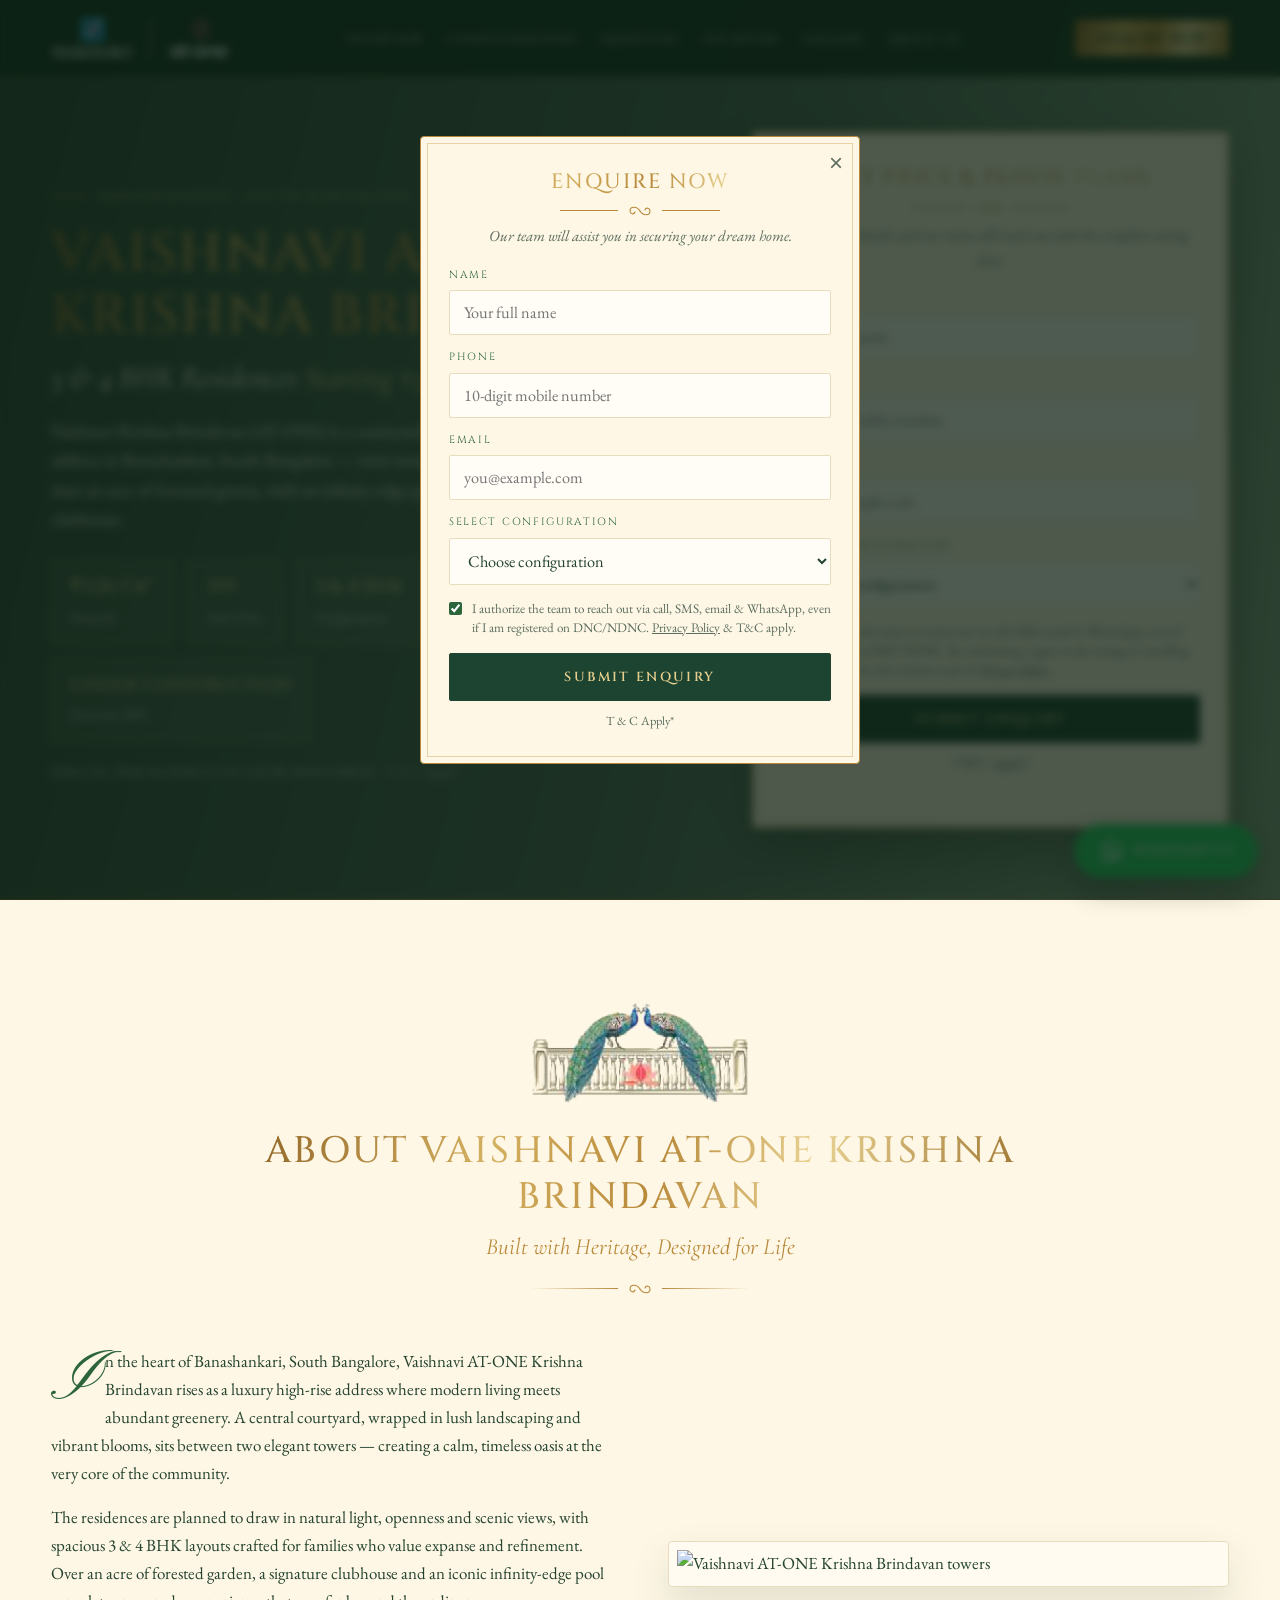
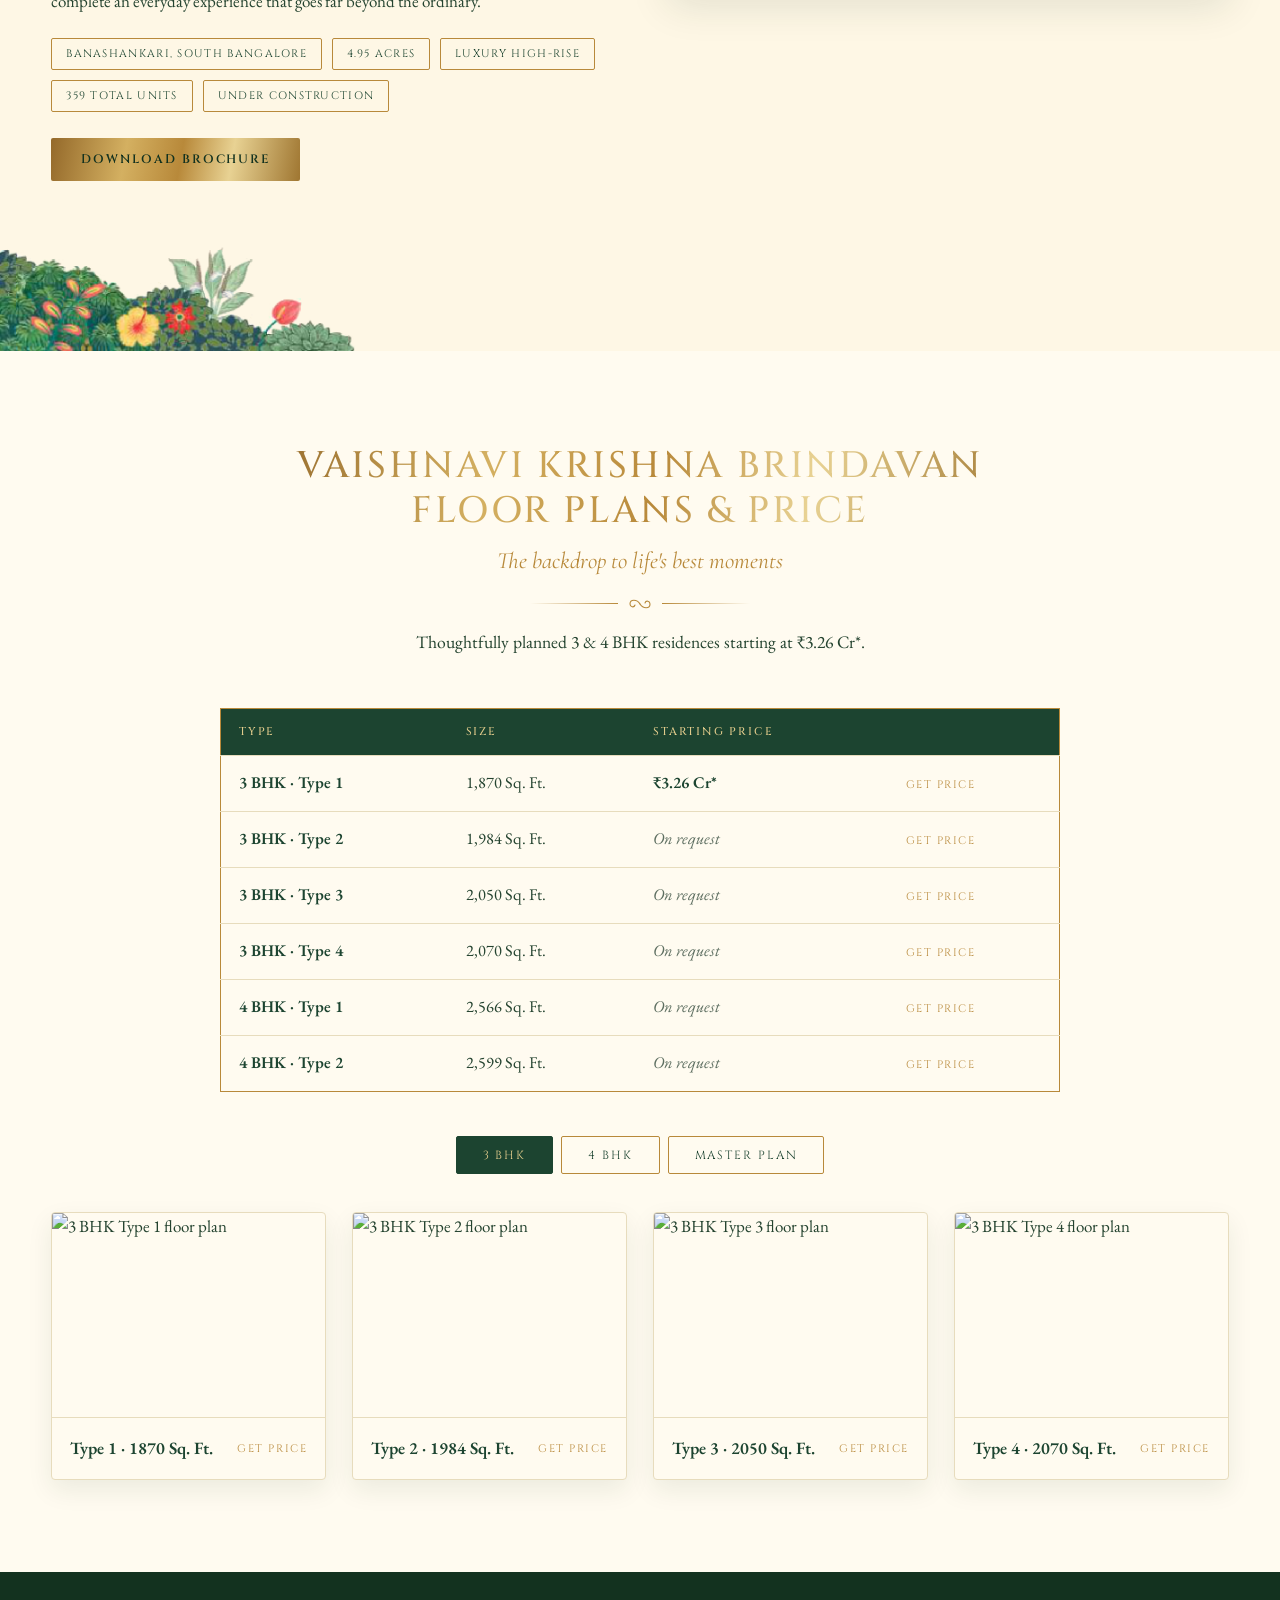
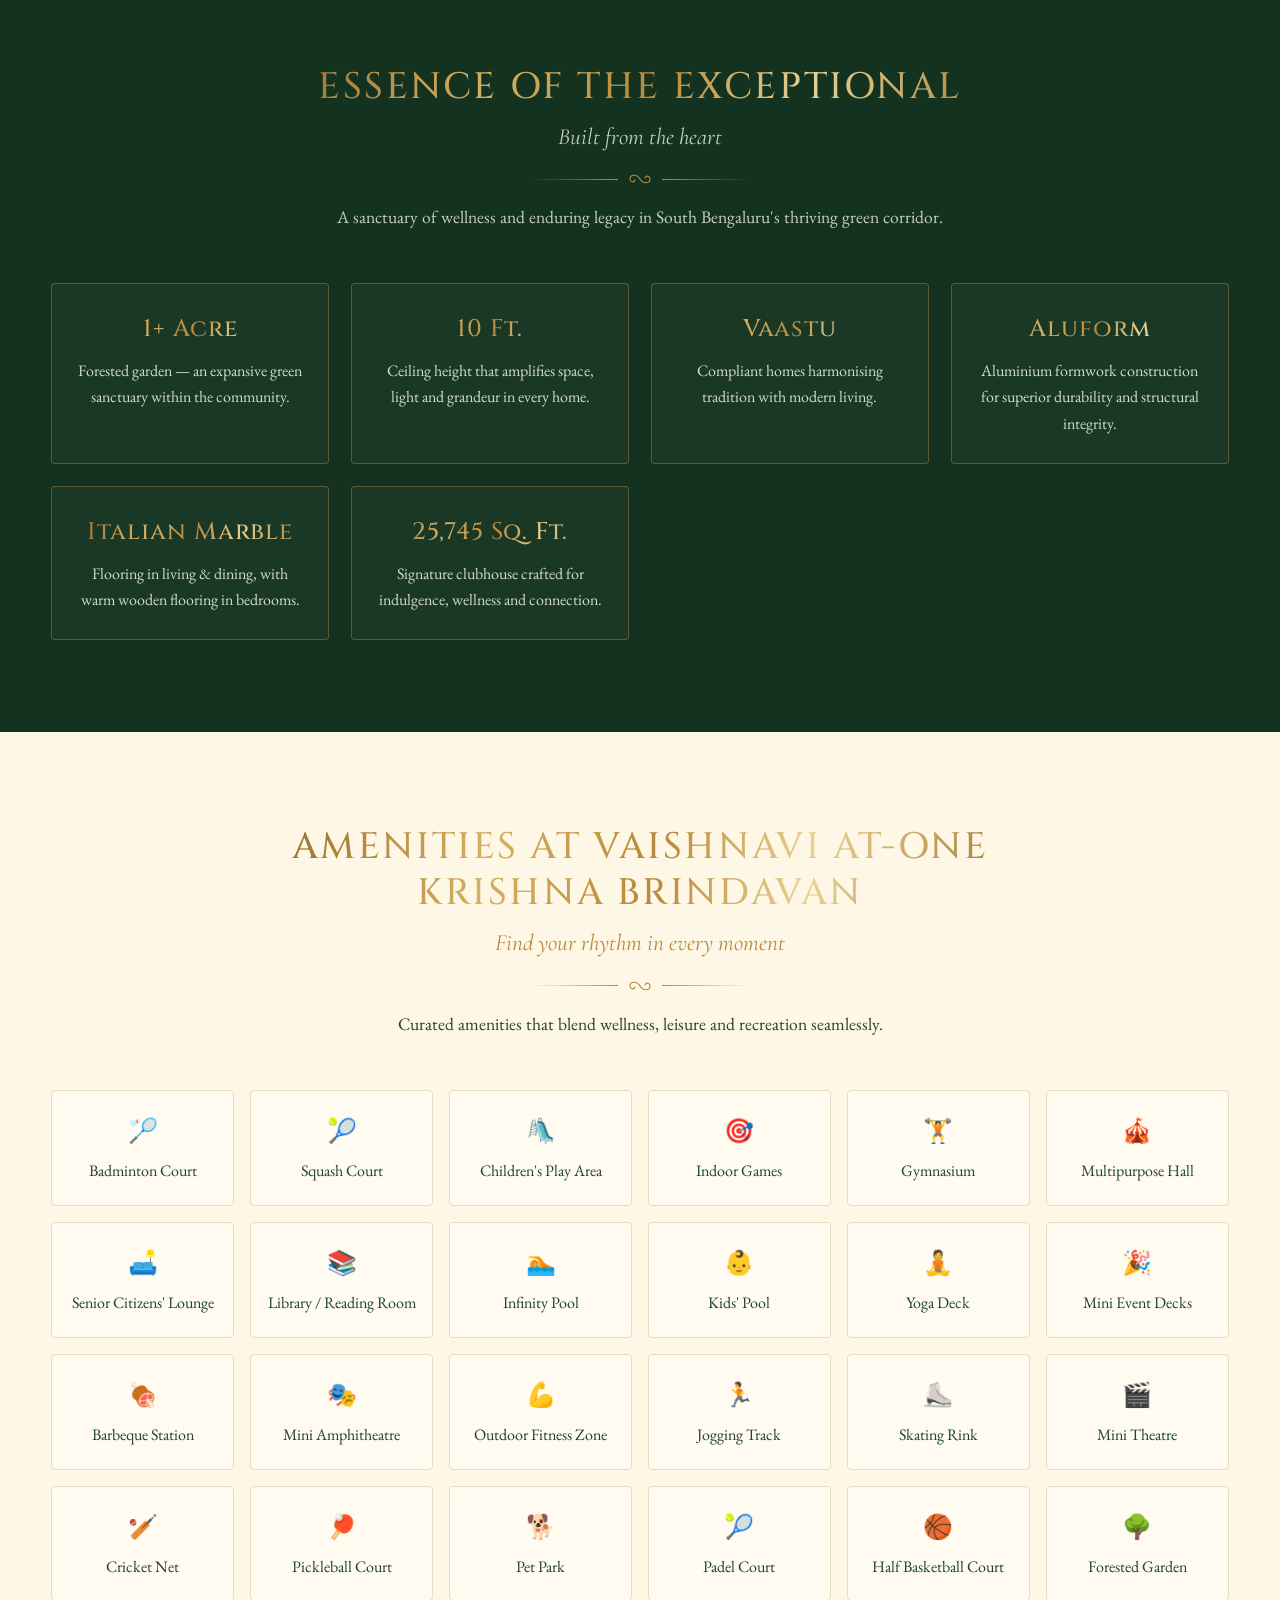
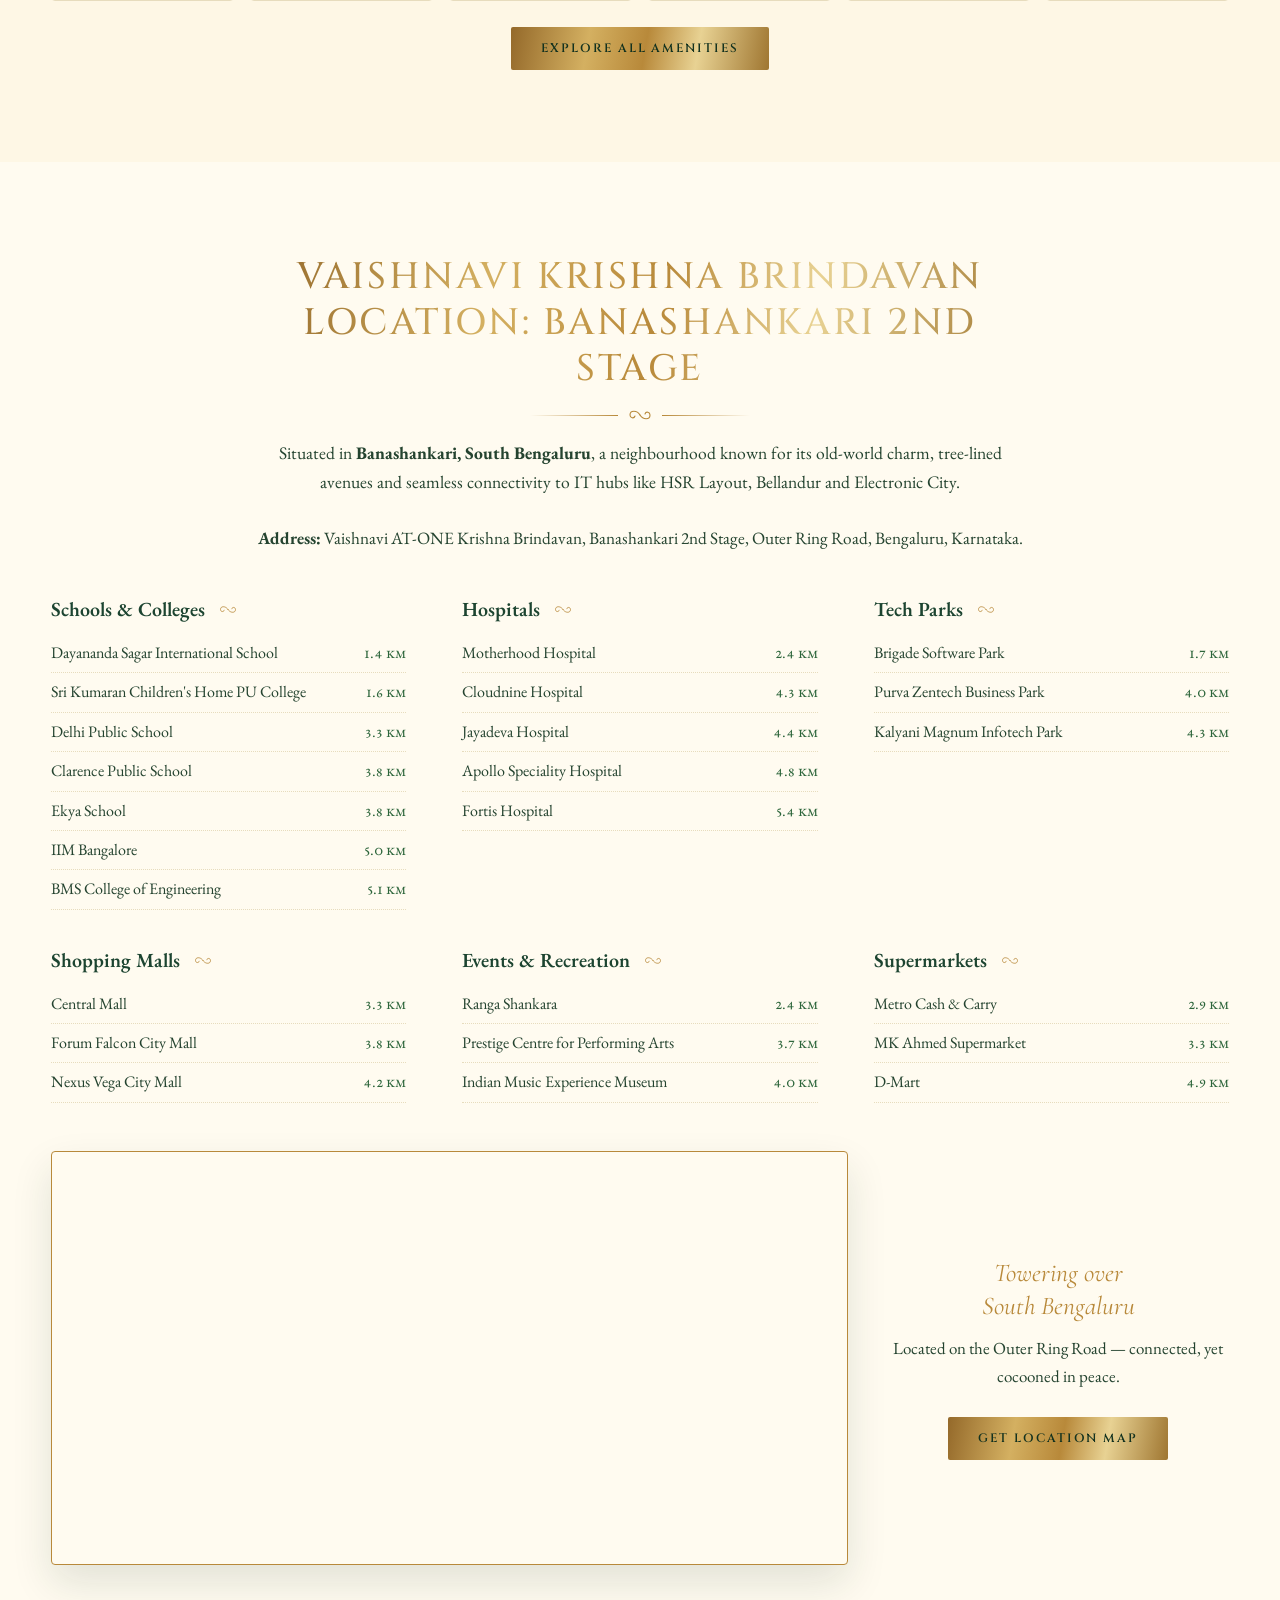
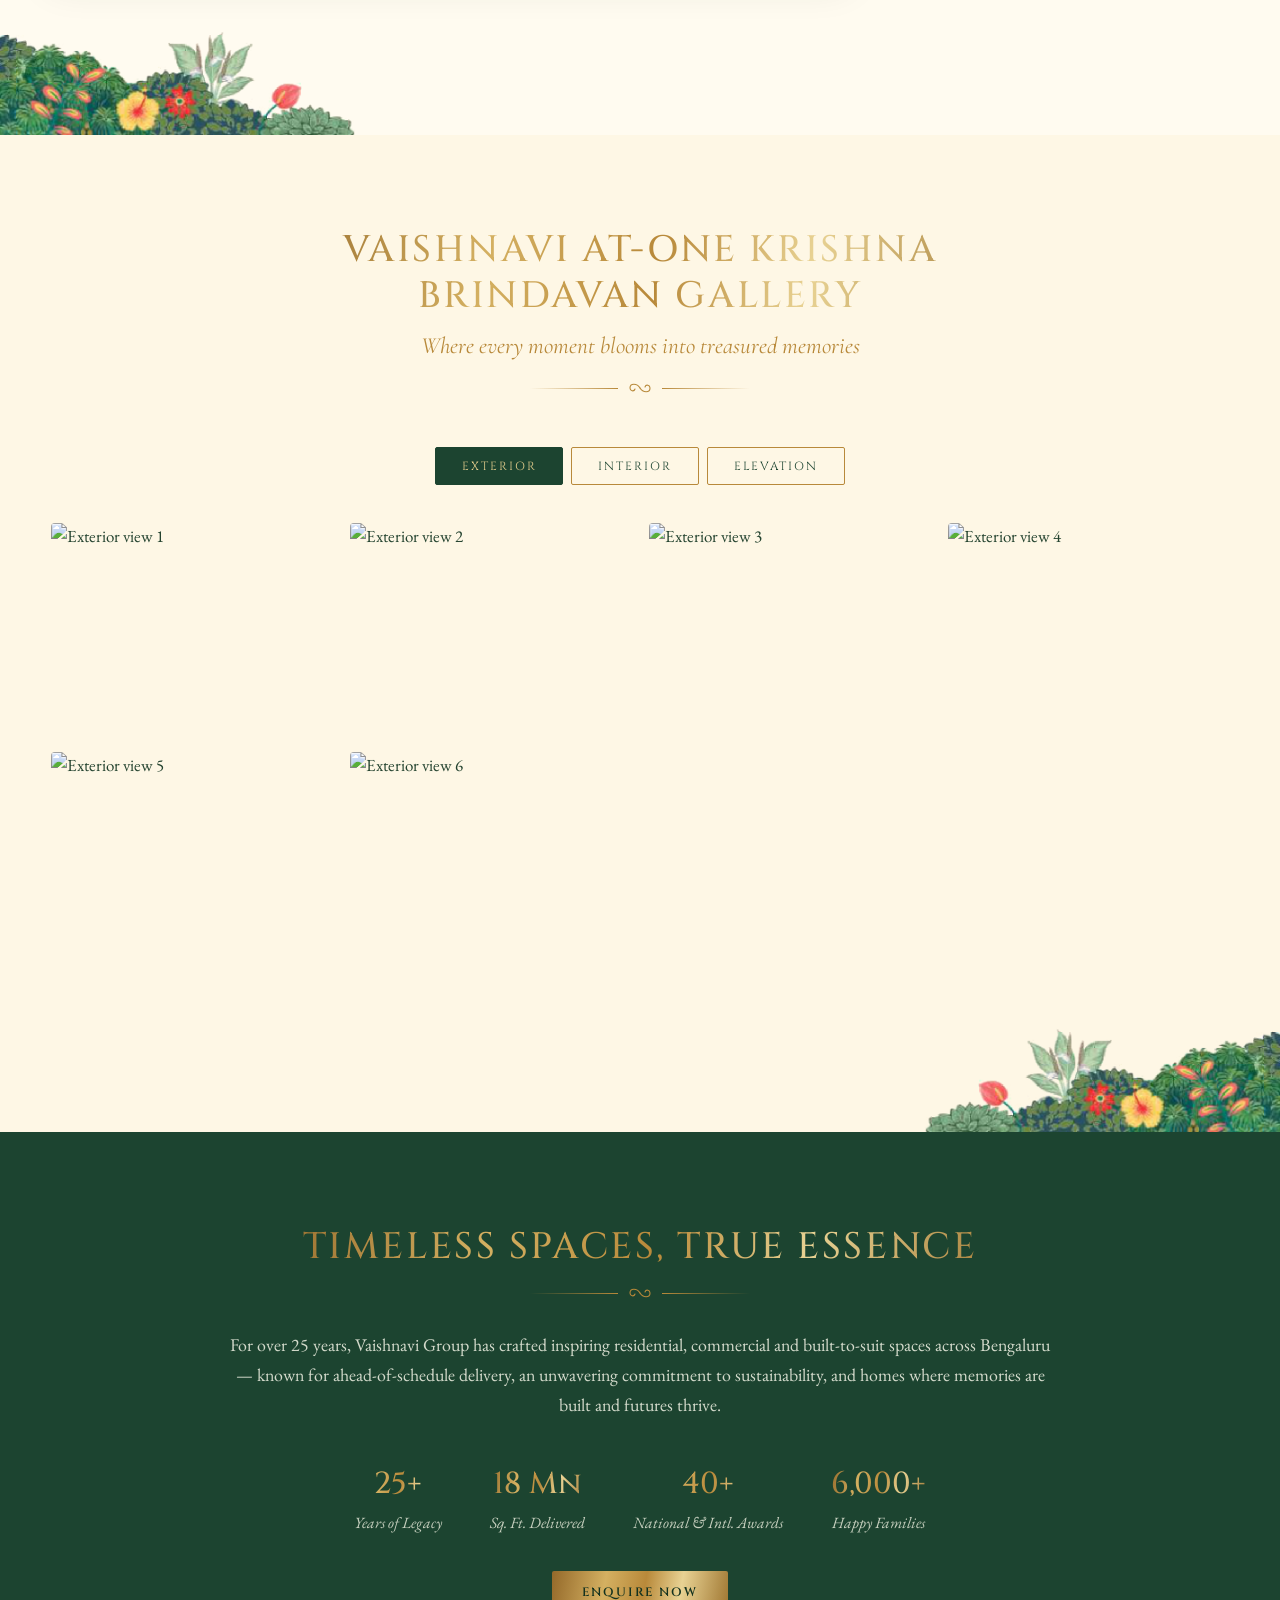
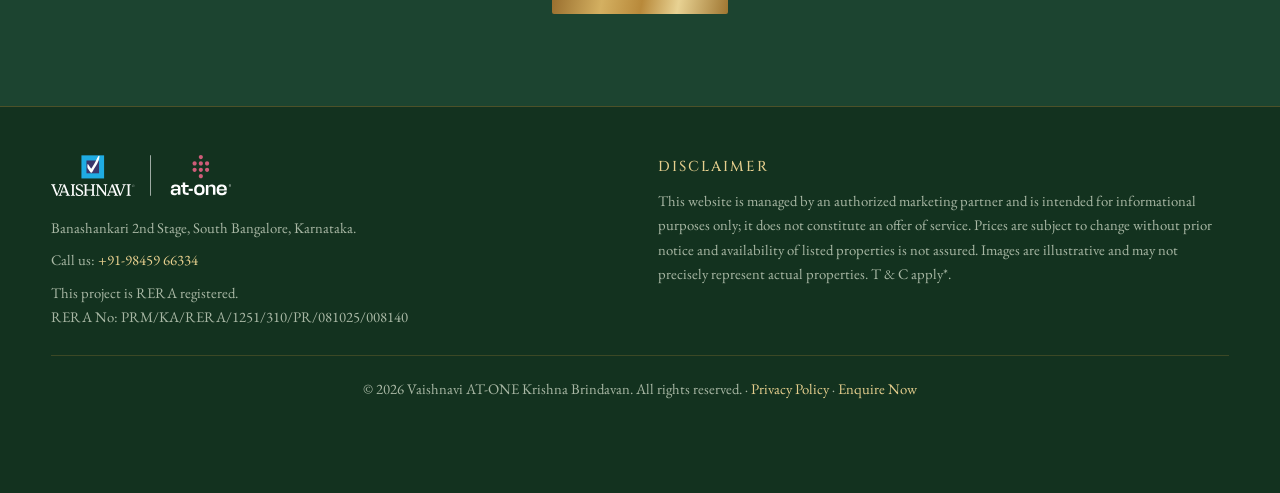
==== commit 6ecc54d1: "Add privacy policy page Adds privacy-policy.html in the site's brochure style covering the data the " ====
--- a/index.html
+++ b/index.html
@@ -360,7 +360,7 @@
         </div>
         <label class="consent">
           <input type="checkbox" name="consent" value="Yes" checked>
-          <span>I authorize the team to contact me via call, SMS, email &amp; WhatsApp, even if registered on DNC/NDNC. By submitting, I agree to the storage &amp; handling of my data by this website.</span>
+          <span>I authorize the team to contact me via call, SMS, email &amp; WhatsApp, even if registered on DNC/NDNC. By submitting, I agree to the storage &amp; handling of my data by this website as per its <a href="privacy-policy.html" target="_blank" rel="noopener" style="text-decoration:underline">Privacy Policy</a>.</span>
         </label>
         <button type="submit" class="btn-submit">Submit Enquiry</button>
         <p class="tnc">T &amp; C Apply*</p>
@@ -667,7 +667,7 @@
       </div>
     </div>
     <div class="f-bottom">
-      © 2026 Vaishnavi AT-ONE Krishna Brindavan. All rights reserved. · <a href="#" class="open-popup" style="cursor:pointer">Enquire Now</a>
+      © 2026 Vaishnavi AT-ONE Krishna Brindavan. All rights reserved. · <a href="privacy-policy.html">Privacy Policy</a> · <a href="#" class="open-popup" style="cursor:pointer">Enquire Now</a>
     </div>
   </div>
 </footer>
@@ -718,7 +718,7 @@
       </div>
       <label class="consent">
         <input type="checkbox" name="consent" value="Yes" checked>
-        <span>I authorize the team to reach out via call, SMS, email &amp; WhatsApp, even if I am registered on DNC/NDNC. T&amp;C apply.</span>
+        <span>I authorize the team to reach out via call, SMS, email &amp; WhatsApp, even if I am registered on DNC/NDNC. <a href="privacy-policy.html" target="_blank" rel="noopener" style="text-decoration:underline">Privacy Policy</a> &amp; T&amp;C apply.</span>
       </label>
       <button type="submit" class="btn-submit">Submit Enquiry</button>
       <p class="tnc">T &amp; C Apply*</p>
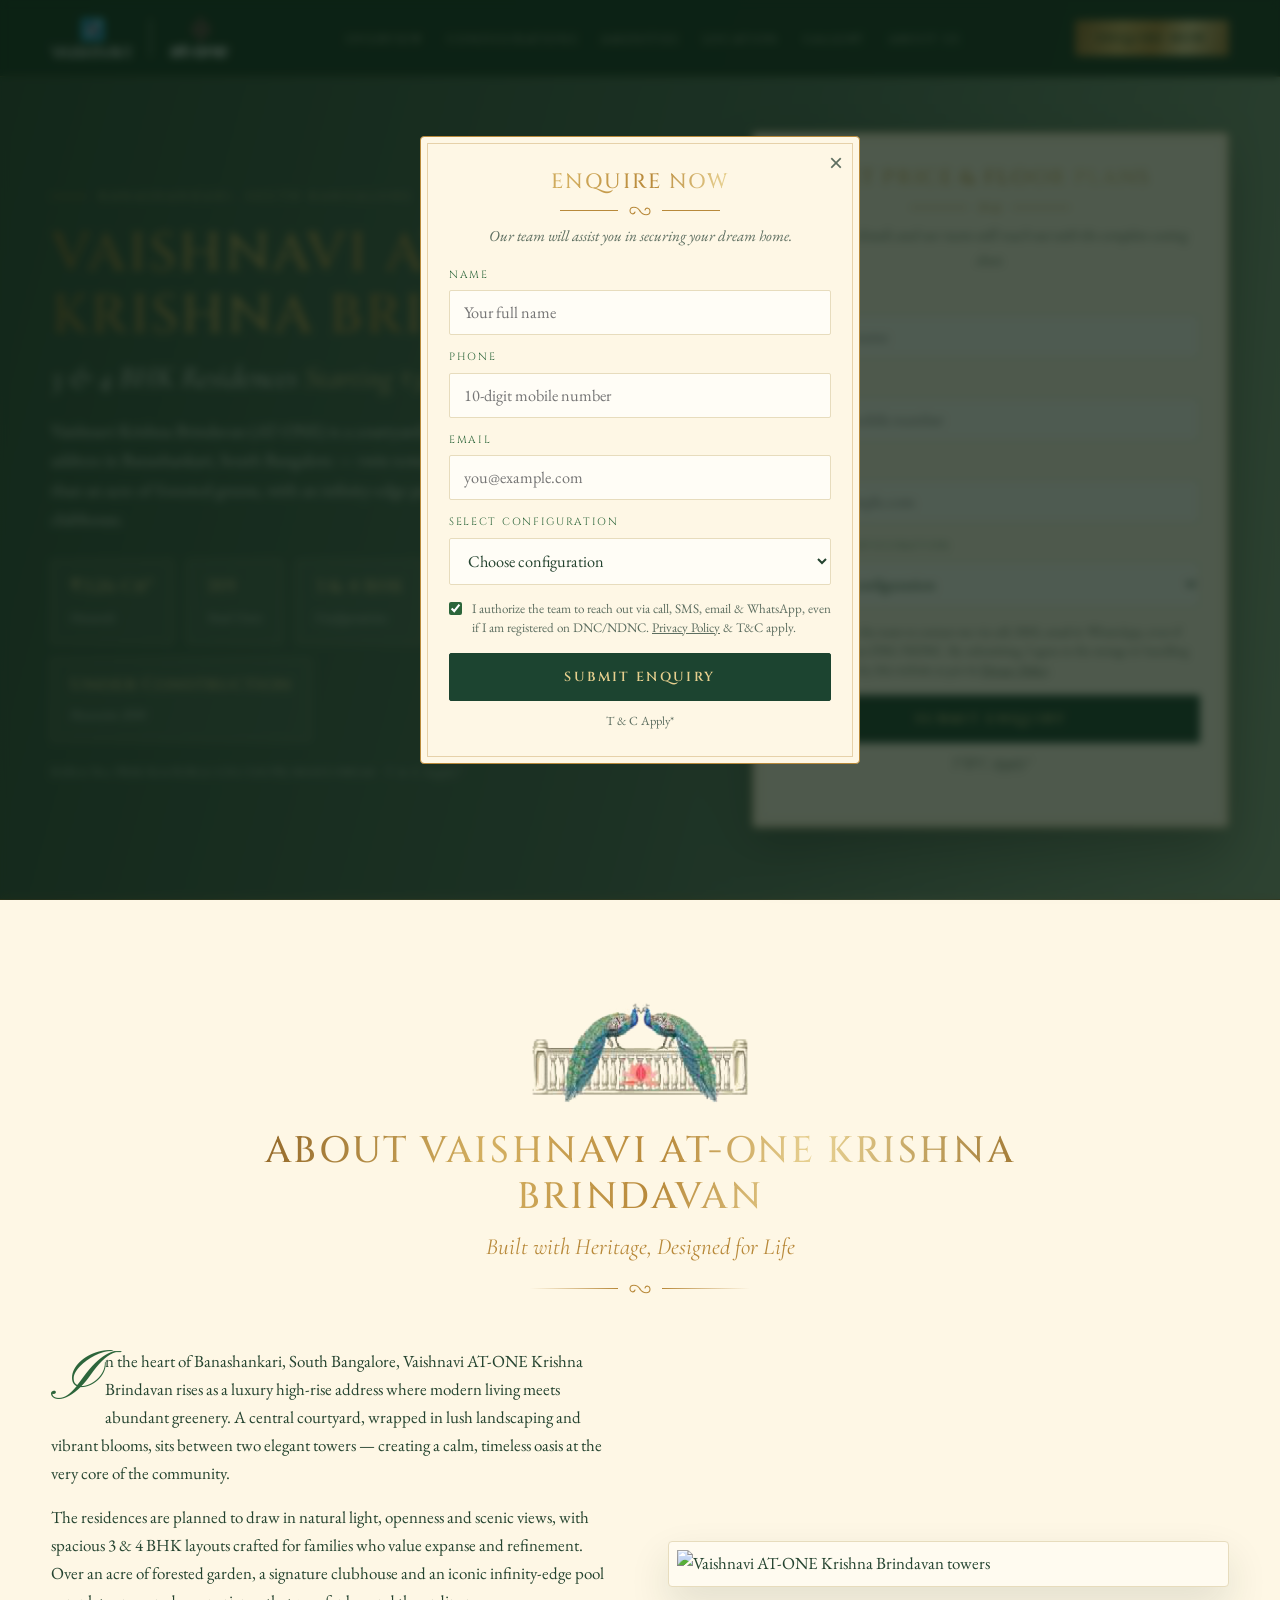
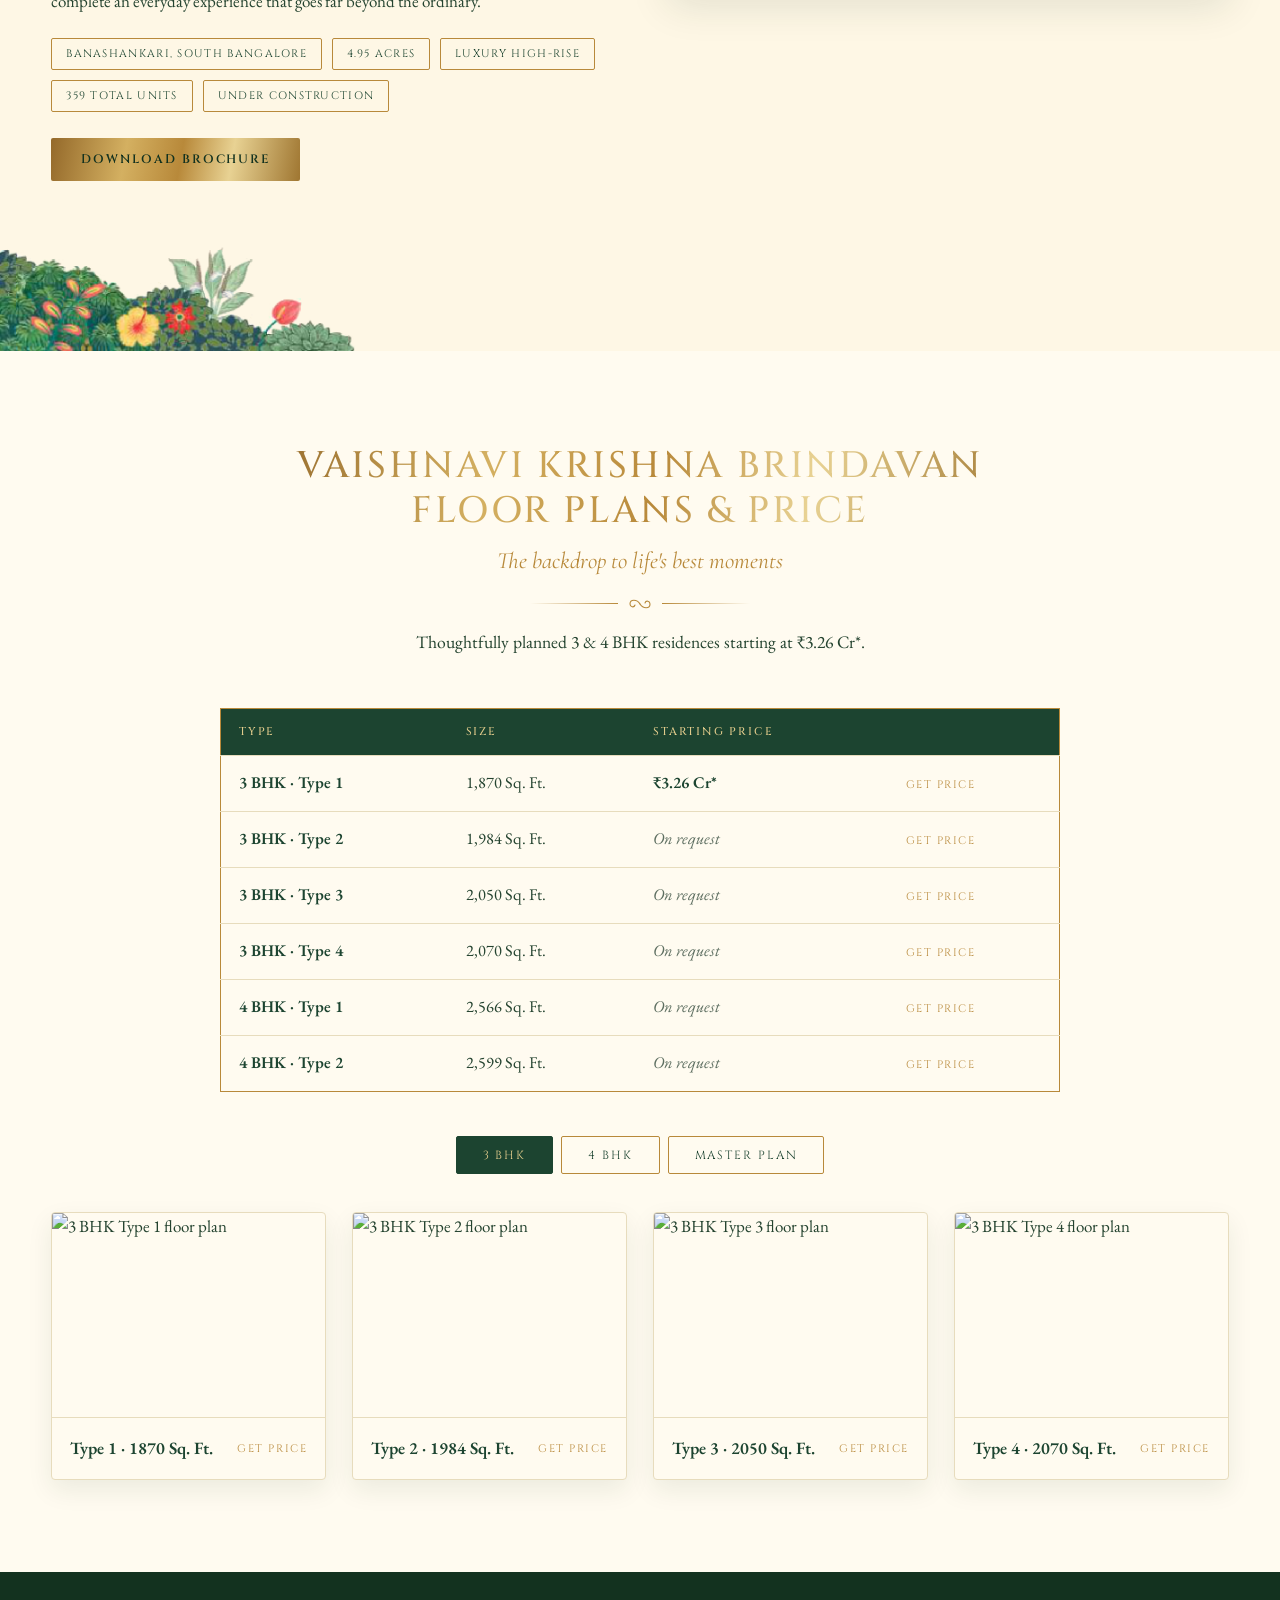
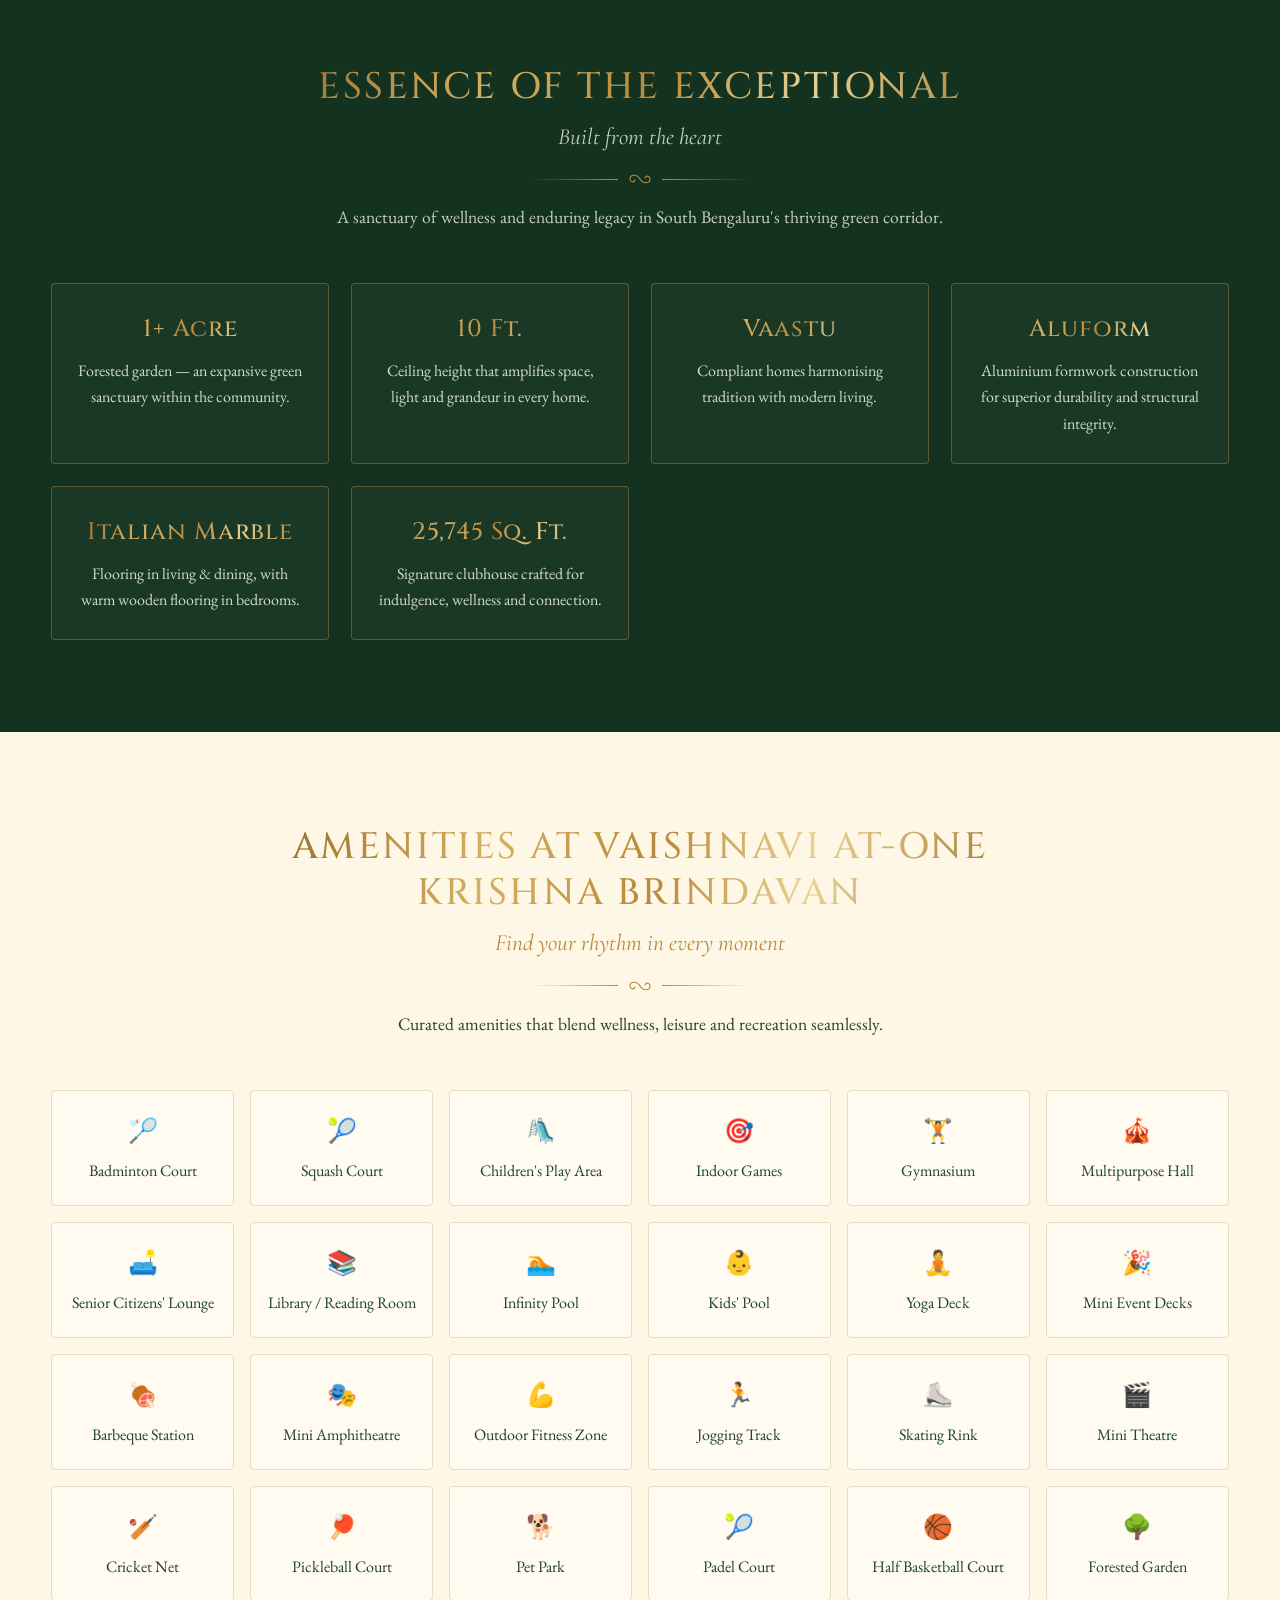
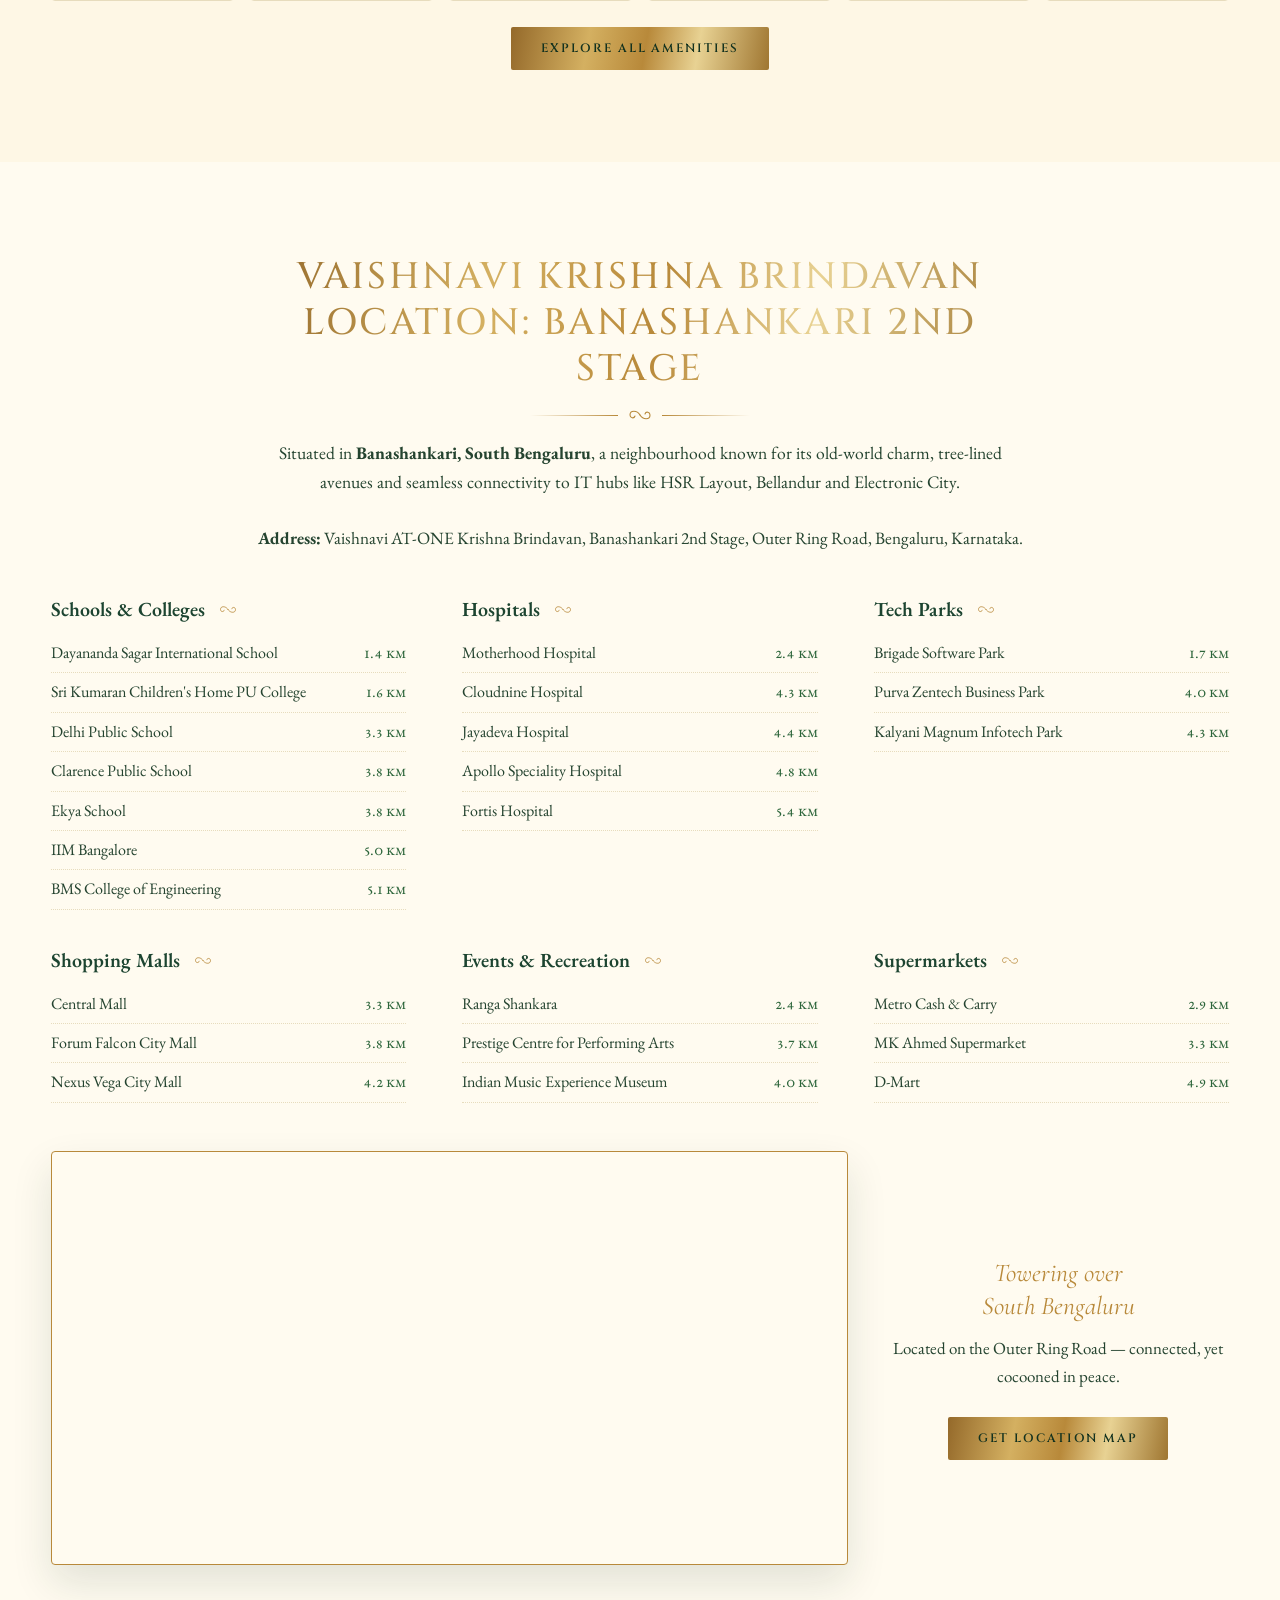
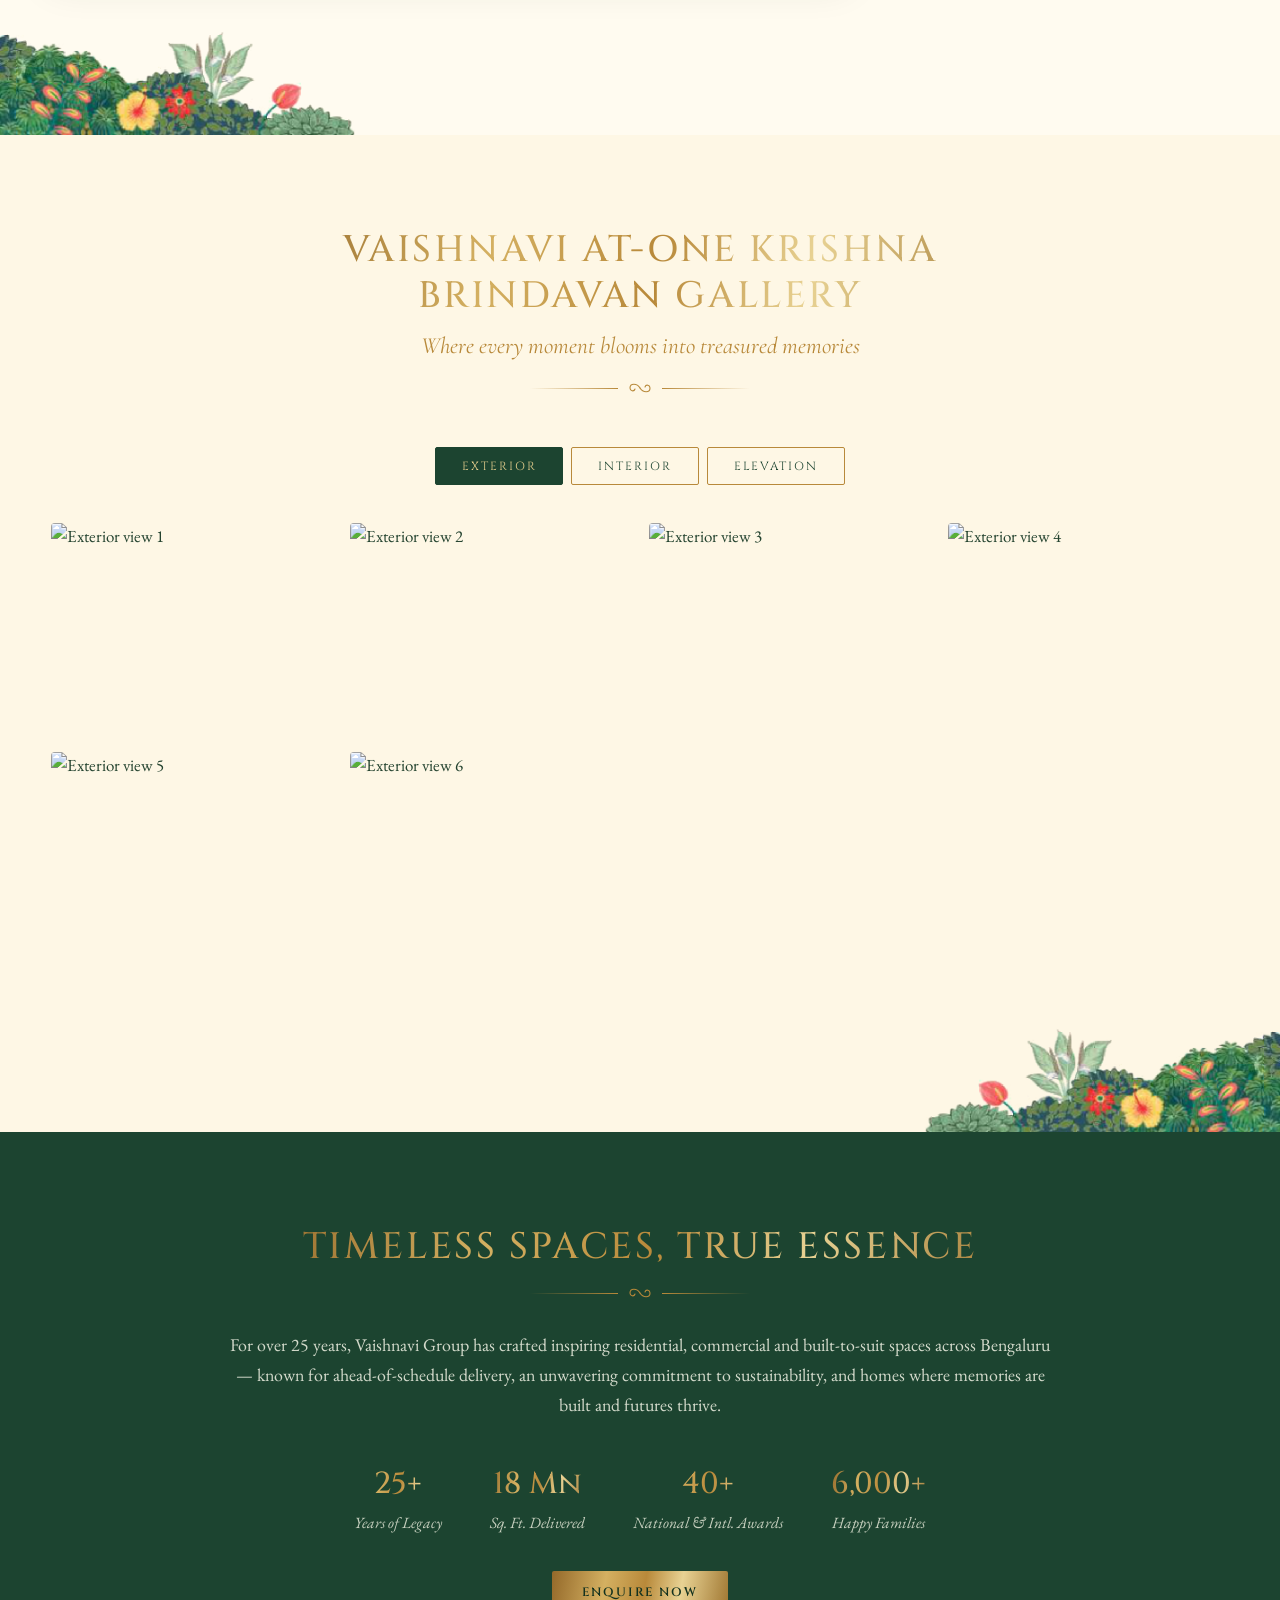
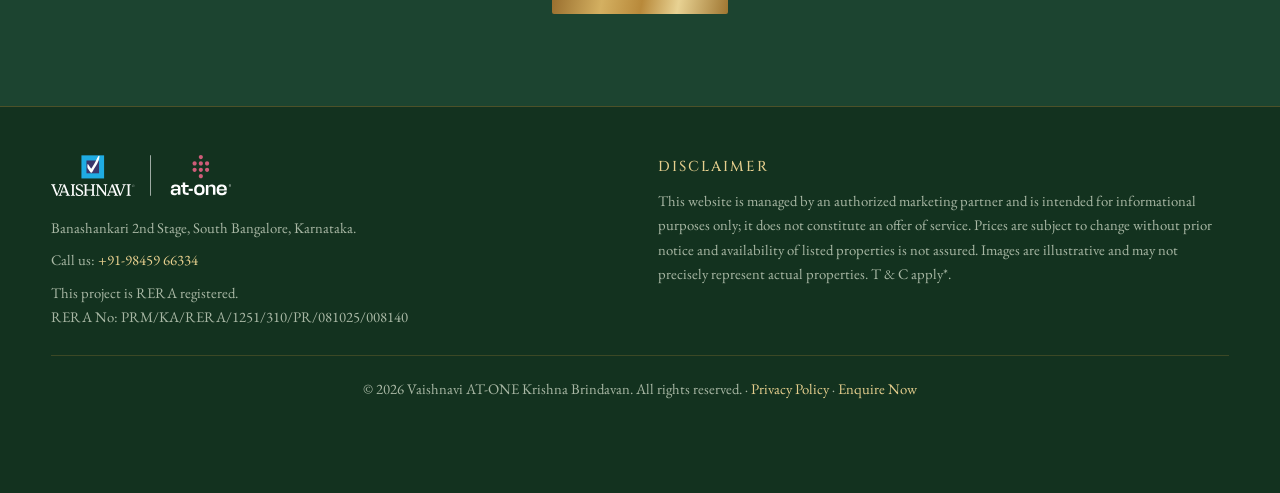
==== commit 3a9f7782: "Remove floating CTA section from index.html" ====
--- a/index.html
+++ b/index.html
@@ -673,15 +673,7 @@
 </footer>
 
 <!-- ================= FLOATING CTA ================= -->
-<div class="float-cta">
-  <a href="https://wa.me/919845966334?text=Hi%2C%20I%27m%20interested%20in%20Vaishnavi%20Krishna%20Brindavan%20(3%20%26%204%20BHK%2C%20Banashankari).%20Please%20share%20brochure%20and%20other%20details."
-     target="_blank" rel="noopener" class="wa-float" aria-label="Chat on WhatsApp">
-    <svg viewBox="0 0 32 32" width="26" height="26" fill="currentColor" aria-hidden="true">
-      <path d="M16 3C9.4 3 4 8.3 4 14.9c0 2.6.8 5 2.3 7L4.5 28l6.3-1.7c1.9 1 4 1.6 6.2 1.6 6.6 0 12-5.3 12-11.9S22.6 3 16 3zm0 21.7c-2 0-3.9-.6-5.6-1.6l-.4-.2-3.7 1 1-3.6-.3-.4c-1.2-1.7-1.8-3.7-1.8-5.9C5.2 9.4 10 4.8 16 4.8s10.8 4.6 10.8 10.2S22 24.7 16 24.7zm5.9-7.6c-.3-.2-1.9-1-2.2-1.1-.3-.1-.5-.2-.7.2-.2.3-.8 1.1-1 1.3-.2.2-.4.2-.7.1-.3-.2-1.4-.5-2.6-1.6-1-.9-1.6-1.9-1.8-2.2-.2-.3 0-.5.1-.7l.5-.6c.2-.2.2-.4.3-.6.1-.2 0-.4 0-.6-.1-.2-.7-1.8-1-2.4-.3-.6-.5-.5-.7-.5h-.6c-.2 0-.6.1-.9.4-.3.3-1.1 1.1-1.1 2.7s1.2 3.2 1.3 3.4c.2.2 2.3 3.6 5.6 5 .8.3 1.4.5 1.9.7.8.2 1.5.2 2.1.1.6-.1 1.9-.8 2.2-1.6.3-.8.3-1.4.2-1.6-.1-.1-.3-.2-.6-.4z"/>
-    </svg>
-    WhatsApp Us
-  </a>
-</div>
+
 
 <!-- ================= POPUP MODAL ================= -->
 <div class="modal-overlay" id="modalOverlay" role="dialog" aria-modal="true" aria-labelledby="modalTitle">
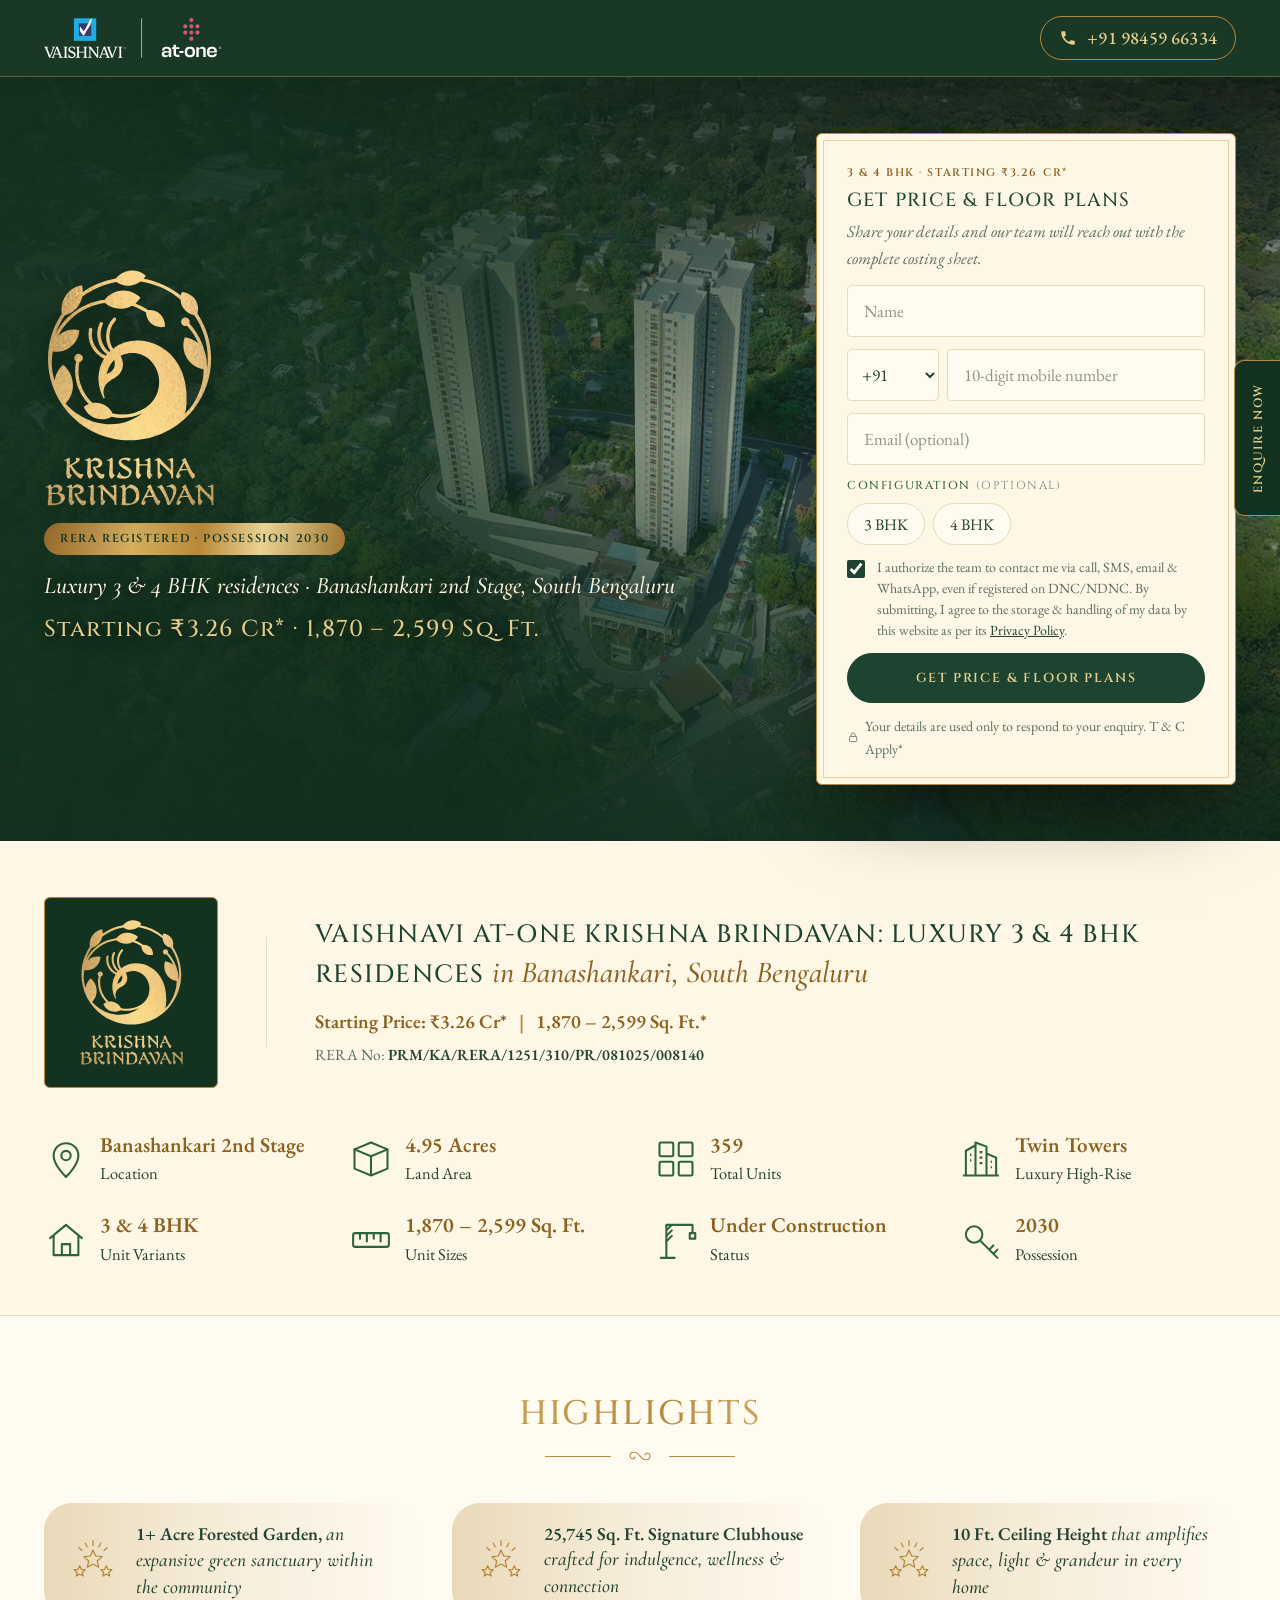
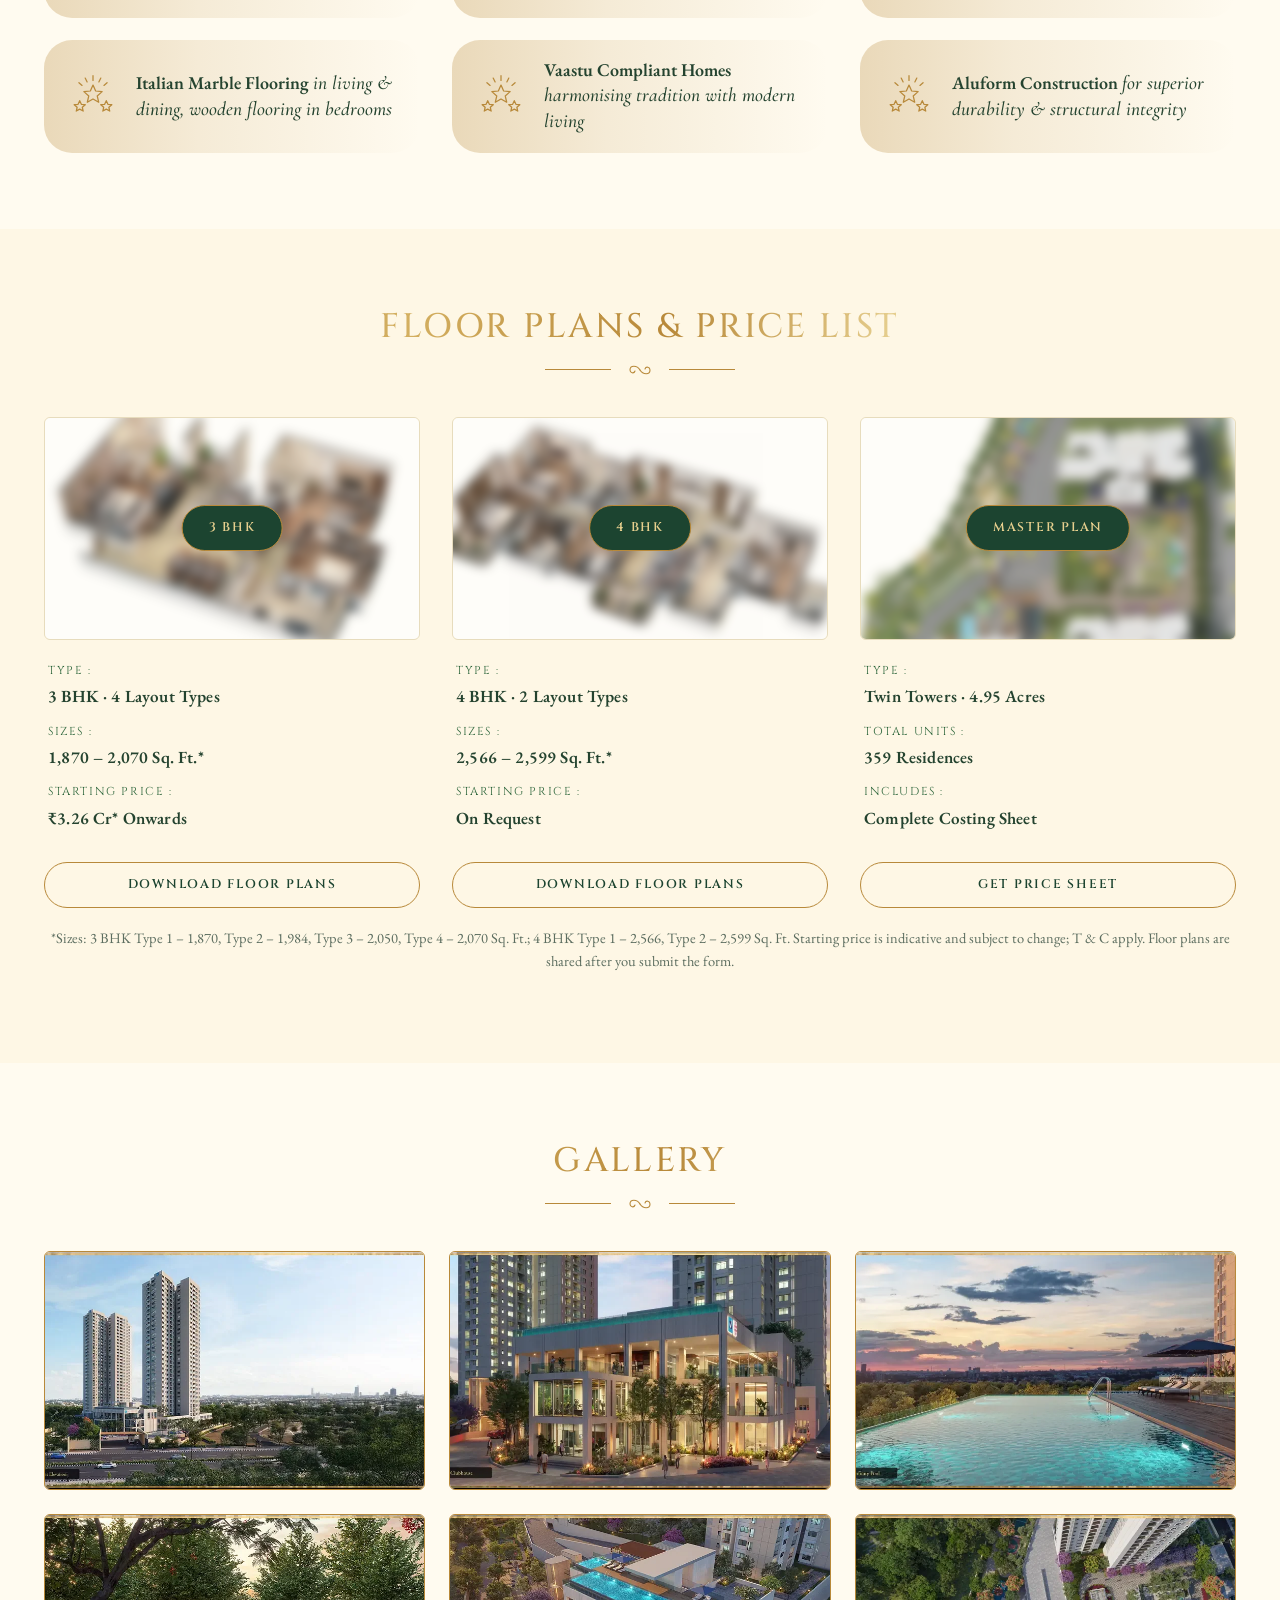
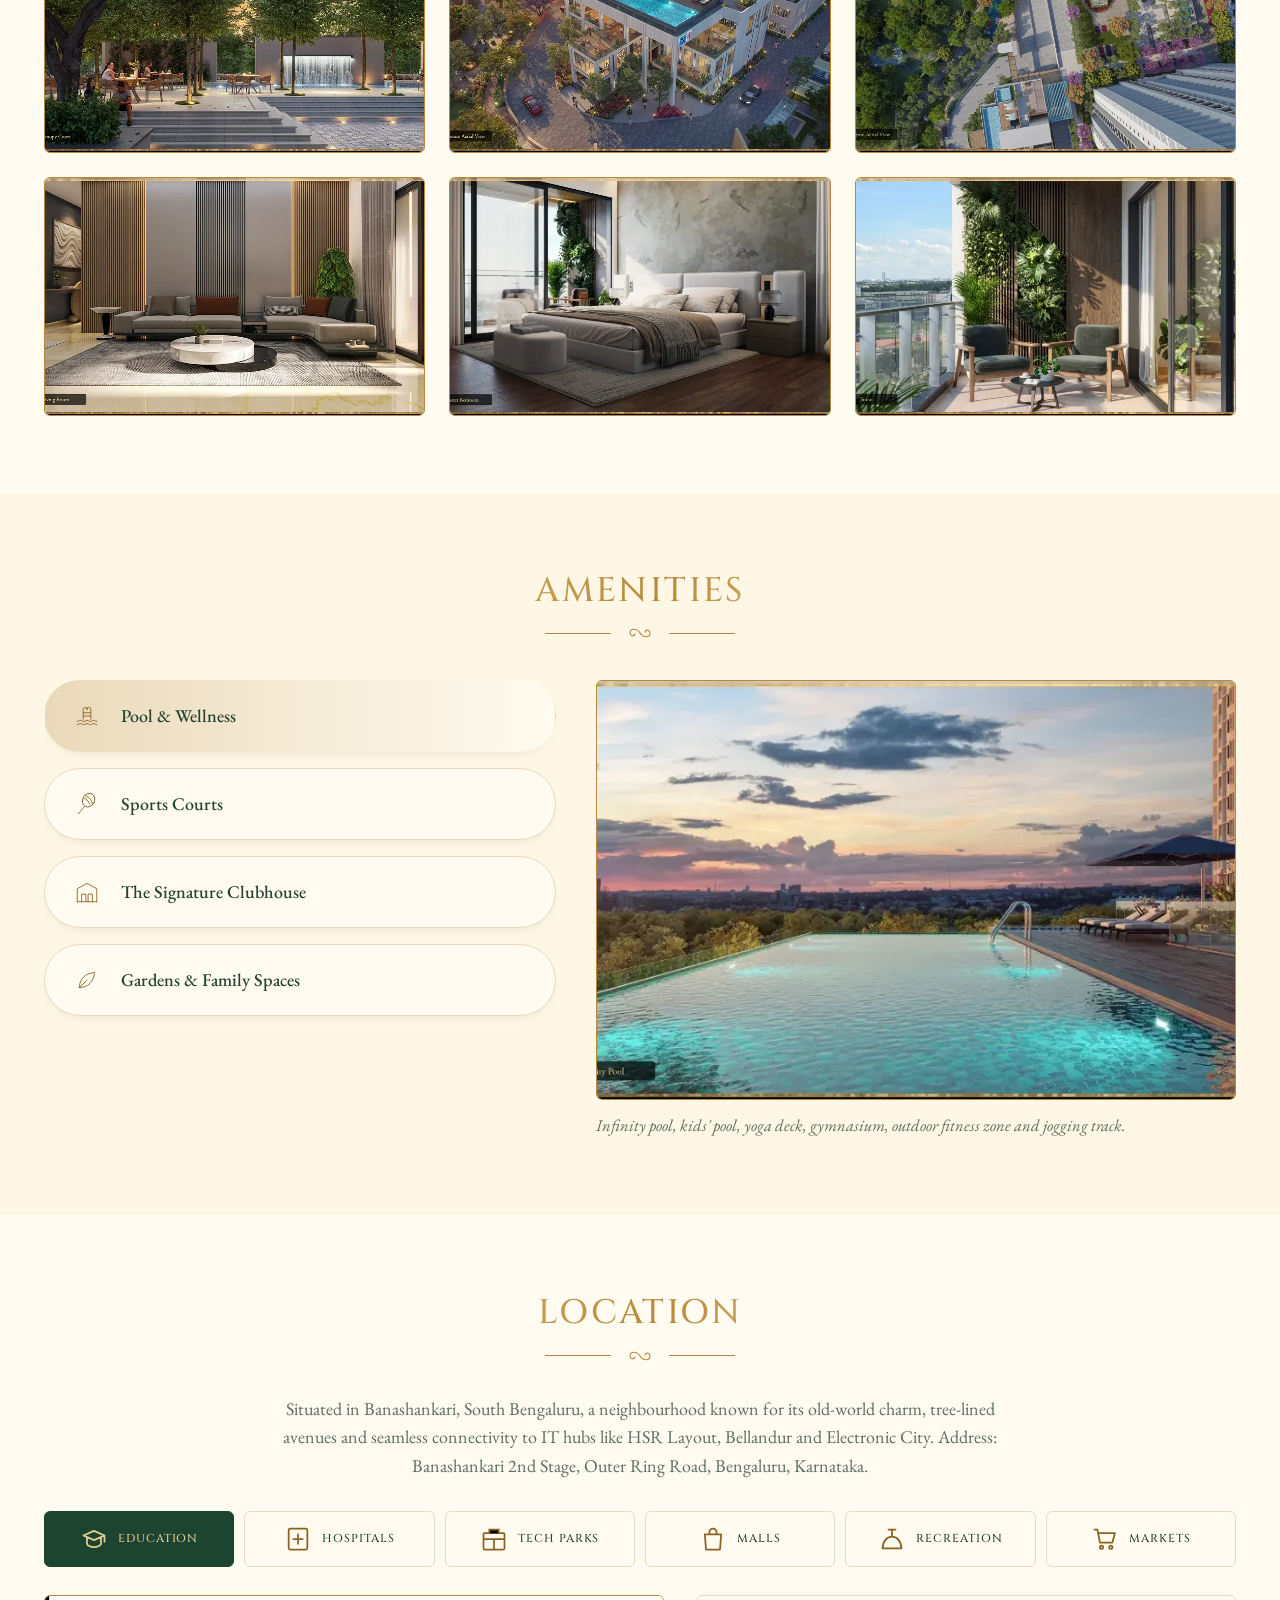
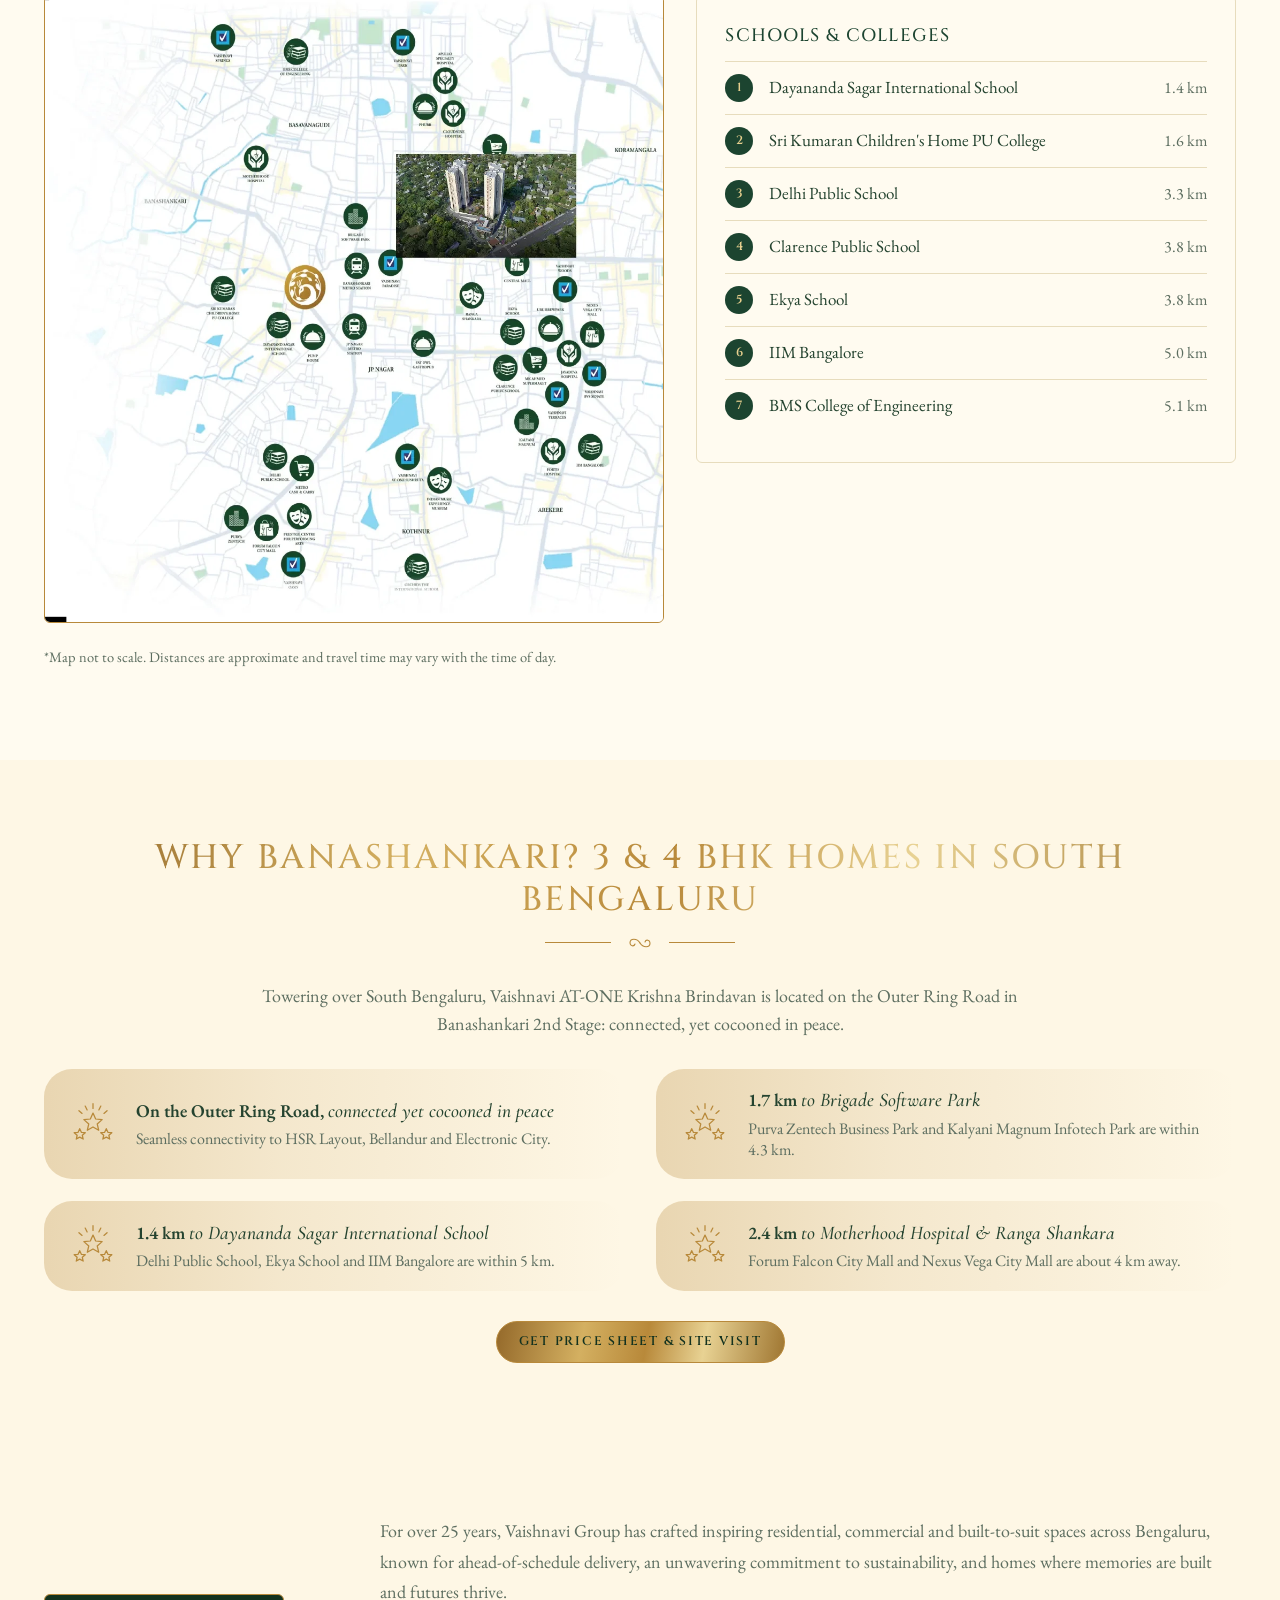
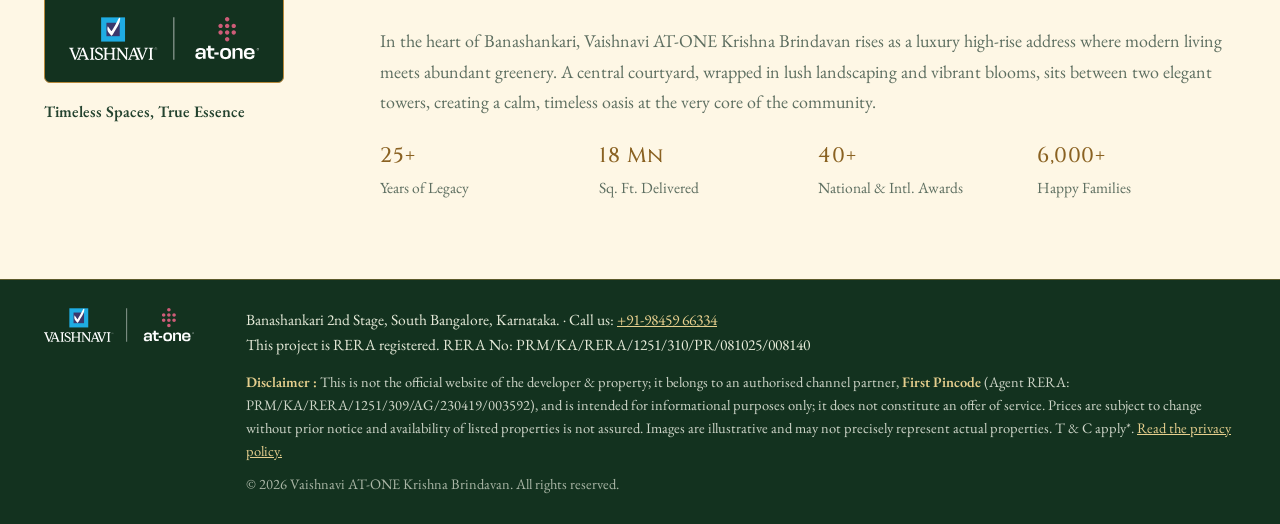
==== commit 4dc100cd: "Rebuild landing page in the Niwa & Neo layout; bundle images locally - New page structure (hero form" ====
--- a/index.html
+++ b/index.html
@@ -18,14 +18,29 @@
 
   gtag('config', 'AW-18381098301');
 </script>
-  
+
 <meta charset="UTF-8">
-<meta name="viewport" content="width=device-width, initial-scale=1.0">
+<meta name="viewport" content="width=device-width, initial-scale=1, viewport-fit=cover">
 <title>Vaishnavi Krishna Brindavan (AT-ONE) Banashankari | 3 & 4 BHK from ₹3.26 Cr</title>
 <meta name="description" content="Vaishnavi Krishna Brindavan (AT-ONE) – luxury high-rise 3 & 4 BHK residences in Banashankari 2nd Stage, South Bangalore. Starting ₹3.26 Cr*. 359 total units across twin towers. Under construction. Enquire now.">
 <meta name="robots" content="index, follow">
-<!-- TODO: replace with the live URL of this page before publishing -->
-<link rel="canonical" href="https://www.example.com/">
+<!-- Canonical URL is set automatically to the live address (or SS_CONFIG.siteUrl in assets/js/config.js). -->
+<meta property="og:type" content="website">
+<meta property="og:title" content="Vaishnavi AT-ONE Krishna Brindavan, Banashankari | 3 &amp; 4 BHK from ₹3.26 Cr*">
+<meta property="og:description" content="Luxury high-rise 3 &amp; 4 BHK residences in Banashankari 2nd Stage, South Bangalore. 359 units across twin towers, over an acre of forested garden and a 25,745 sq. ft. clubhouse.">
+<meta property="og:image" content="assets/img/hero-1600.webp">
+<meta name="twitter:card" content="summary_large_image">
+<link rel="preload" as="image" href="assets/img/hero-1000.webp" media="(max-width: 899px)">
+<link rel="preload" as="image" href="assets/img/hero-1600.webp" media="(min-width: 900px)">
+<meta name="theme-color" content="#13321f">
+<link rel="icon" href="favicon.ico">
+
+<link rel="preconnect" href="https://fonts.googleapis.com">
+<link rel="preconnect" href="https://fonts.gstatic.com" crossorigin>
+<link href="https://fonts.googleapis.com/css2?family=Cinzel:wght@400;500;600&family=EB+Garamond:ital,wght@0,400;0,500;0,600;1,400&family=Cormorant+Garamond:ital,wght@0,500;0,600;1,400;1,500;1,600&display=swap" rel="stylesheet">
+<link rel="stylesheet" href="assets/css/styles.css">
+
+<script src="assets/js/config.js"></script>
 
 <script type="application/ld+json">
 {
@@ -57,797 +72,392 @@
   }
 }
 </script>
-
-<link rel="preconnect" href="https://fonts.googleapis.com">
-<link rel="preconnect" href="https://fonts.gstatic.com" crossorigin>
-<link href="https://fonts.googleapis.com/css2?family=Cinzel:wght@400;500;600&family=EB+Garamond:ital,wght@0,400;0,500;0,600;1,400&family=Cormorant+Garamond:ital,wght@1,400;1,500&family=Pinyon+Script&display=swap" rel="stylesheet">
-
-<style>
-/* Design language: VAKB digital brochure — cream paper, forest green, gold foil serif caps,
-   swash dividers, script drop caps, italic gold captions, botanical borders */
-:root{
-  --green-950:#13321f;
-  --green-900:#1c4430;
-  --green-700:#2c653a;
-  --green-ink:#24432f;
-  --gold:#b8893a;
-  --gold-soft:#e6cf8e;
-  --gold-foil:linear-gradient(100deg,#94692a 0%,#d4b061 30%,#b8893a 52%,#e8d293 72%,#9f7631 100%);
-  --cream:#fef7e5;
-  --ivory:#fffbf0;
-  --ink:#24432f;
-  --muted:#5d6e60;
-  --line:#e7dcbd;
-  --shadow:0 18px 40px rgba(19,50,31,.12);
-  --radius:4px;
-  --font-caps:'Cinzel',serif;
-  --font-display:'Cormorant Garamond',serif;
-  --font-body:'EB Garamond',serif;
-  --swash:url("data:image/svg+xml,%3Csvg xmlns='http://www.w3.org/2000/svg' viewBox='0 0 40 14'%3E%3Cg fill='none' stroke='%23b8893a' stroke-width='1.1' stroke-linecap='round'%3E%3Cpath d='M20 7c-3-5-10-5-10 0 0 3 4 4 5 1'/%3E%3Cpath d='M20 7c3 5 10 5 10 0 0-3-4-4-5-1'/%3E%3C/g%3E%3C/svg%3E");
-}
-*{margin:0;padding:0;box-sizing:border-box}
-html{scroll-behavior:smooth;scroll-padding-top:86px}
-body{font-family:var(--font-body);color:var(--ink);background:var(--cream);line-height:1.65;font-size:1.06rem;overflow-x:hidden}
-img{max-width:100%;display:block}
-a{text-decoration:none;color:inherit}
-.container{width:min(1200px,92%);margin:0 auto}
-.foil{background:var(--gold-foil);-webkit-background-clip:text;background-clip:text;color:transparent}
-
-/* ---------- Header ---------- */
-header{position:fixed;inset:0 0 auto 0;z-index:100;background:rgba(19,50,31,.95);backdrop-filter:blur(8px);border-bottom:1px solid rgba(184,137,58,.35)}
-.nav{display:flex;align-items:center;justify-content:space-between;height:76px}
-.brand{display:flex;flex-direction:column;line-height:1.15}
-.nav-links{display:flex;gap:24px;list-style:none}
-.nav-links a{color:#efe7cf;font-family:var(--font-caps);font-size:.72rem;letter-spacing:.14em;text-transform:uppercase;white-space:nowrap;transition:color .25s}
-.nav-links a:hover{color:var(--gold-soft)}
-.nav-cta{background:var(--gold-foil);color:var(--green-950);padding:10px 22px;border-radius:2px;font-family:var(--font-caps);font-weight:600;font-size:.74rem;letter-spacing:.14em;text-transform:uppercase;transition:transform .25s,box-shadow .25s;border:none;cursor:pointer}
-.nav-cta:hover{transform:translateY(-2px);box-shadow:0 8px 20px rgba(184,137,58,.4)}
-.hamburger{display:none;background:none;border:none;cursor:pointer;flex-direction:column;gap:5px}
-.hamburger span{width:26px;height:2px;background:var(--gold-soft)}
-
-/* ---------- Hero ---------- */
-.hero{position:relative;min-height:100vh;display:flex;align-items:center;padding:130px 0 70px;
-  background:linear-gradient(105deg,rgba(19,50,31,.9) 0%,rgba(28,68,48,.78) 55%,rgba(44,101,58,.55) 100%),url('https://krishnabrindavan.vaishnavigroup.com/assets/images/banner/web1.jpg') center/cover no-repeat}
-.hero::after{content:"";position:absolute;inset:auto 0 0 0;height:1px;background:var(--gold-foil)}
-.hero-grid{display:grid;grid-template-columns:1.15fr .85fr;gap:56px;align-items:center}
-.eyebrow{display:inline-flex;align-items:center;gap:12px;color:var(--gold-soft);font-family:var(--font-caps);letter-spacing:.3em;text-transform:uppercase;font-size:.72rem;margin-bottom:18px}
-.eyebrow::before{content:"";width:36px;height:1px;background:var(--gold)}
-.hero h1{font-family:var(--font-caps);font-size:clamp(2.1rem,4.2vw,3.5rem);font-weight:500;line-height:1.15;letter-spacing:.04em;text-transform:uppercase;background:var(--gold-foil);-webkit-background-clip:text;background-clip:text;color:transparent}
-.hero .h1-sub{font-family:var(--font-display);font-style:italic;font-size:clamp(1.4rem,2.4vw,2rem);color:var(--ivory);margin-top:12px;line-height:1.25}
-.hero .h1-sub em{color:var(--gold-soft)}
-.hero .jump-form{display:none;margin-top:18px}
-.hero .sub{color:#e6e9da;margin:18px 0 26px;max-width:520px;font-size:1.12rem}
-.stat-row{display:flex;flex-wrap:wrap;gap:14px}
-.stat{border:1px solid rgba(230,207,142,.45);border-radius:2px;padding:12px 18px;color:var(--ivory);background:rgba(254,247,229,.05)}
-.stat b{display:block;font-family:var(--font-caps);font-size:1.12rem;color:var(--gold-soft);font-weight:500;letter-spacing:.04em}
-.stat span{font-size:.82rem;font-style:italic;color:#d4dccb}
-.rera-note{margin-top:20px;font-size:.8rem;color:#b9c6b3;letter-spacing:.03em}
-
-/* ---------- Form card ---------- */
-.form-card{background:var(--cream);border-radius:var(--radius);box-shadow:0 24px 50px rgba(0,0,0,.28);padding:32px 28px;border:1px solid var(--gold);outline:1px solid rgba(184,137,58,.35);outline-offset:-8px}
-.form-card h3,.modal h3{font-family:var(--font-caps) !important;font-size:1.3rem !important;font-weight:500 !important;letter-spacing:.08em;text-transform:uppercase;text-align:center;line-height:1.3;background:var(--gold-foil);-webkit-background-clip:text;background-clip:text;color:transparent !important}
-.form-card h3::after,.modal h3::after{content:"";display:block;height:14px;margin:8px auto 0;width:160px;background:var(--swash) center/40px 14px no-repeat,linear-gradient(var(--gold),var(--gold)) left center/58px 1px no-repeat,linear-gradient(var(--gold),var(--gold)) right center/58px 1px no-repeat}
-.form-card p{font-size:.95rem;color:var(--muted);margin:8px 0 18px;text-align:center;font-style:italic}
-.field{margin-bottom:14px}
-.field label{display:block;font-family:var(--font-caps);font-size:.66rem;letter-spacing:.16em;text-transform:uppercase;color:var(--green-700);margin-bottom:6px}
-.field input,.field select{width:100%;padding:11px 14px;border:1px solid var(--line);border-radius:2px;background:#fffdf6;font-family:var(--font-body);font-size:1.02rem;color:var(--ink);transition:border-color .2s,box-shadow .2s}
-.field input:focus,.field select:focus{outline:none;border-color:var(--gold);box-shadow:0 0 0 3px rgba(184,137,58,.18)}
-.field .err{display:none;color:#a8392a;font-size:.82rem;margin-top:4px}
-.field.invalid input,.field.invalid select{border-color:#a8392a}
-.field.invalid .err{display:block}
-.consent{display:flex;gap:10px;align-items:flex-start;font-size:.82rem;color:var(--muted);margin:6px 0 16px;line-height:1.45}
-.consent input{margin-top:3px;accent-color:var(--green-700)}
-.btn-submit{width:100%;background:var(--green-900);color:var(--gold-soft);border:1px solid var(--green-900);border-radius:2px;padding:14px;font-family:var(--font-caps);font-weight:600;font-size:.82rem;letter-spacing:.18em;text-transform:uppercase;cursor:pointer;transition:background .25s,transform .2s}
-.btn-submit:hover{background:var(--green-700);transform:translateY(-1px)}
-.btn-submit:disabled{opacity:.6;cursor:wait;transform:none}
-.tnc{margin-top:10px;text-align:center;font-size:.78rem;color:var(--muted)}
-
-/* ---------- Sections ---------- */
-section{padding:92px 0;position:relative}
-.bg-ivory{background:var(--ivory)}
-.sec-head{text-align:center;max-width:760px;margin:0 auto 52px;position:relative;z-index:1}
-.sec-head h2{font-family:var(--font-caps);font-size:clamp(1.55rem,3vw,2.3rem);font-weight:500;letter-spacing:.07em;text-transform:uppercase;line-height:1.25;background:var(--gold-foil);-webkit-background-clip:text;background-clip:text;color:transparent}
-.sec-head .sub-line{font-family:var(--font-display);font-style:italic;font-size:1.45rem;color:var(--gold);margin-top:8px}
-.divider{width:220px;height:14px;margin:16px auto 0;background:var(--swash) center/40px 14px no-repeat,linear-gradient(90deg,transparent,var(--gold)) left center/88px 1px no-repeat,linear-gradient(90deg,var(--gold),transparent) right center/88px 1px no-repeat}
-.sec-head p{margin-top:16px;color:var(--green-ink);font-size:1.1rem}
-.motif{width:230px;margin:0 auto 18px}
-.flora{position:absolute;left:0;bottom:0;width:min(380px,55vw);pointer-events:none;z-index:0}
-.flora.right{left:auto;right:0;transform:scaleX(-1)}
-.has-flora{padding-bottom:170px}
-
-/* Overview */
-.overview-grid{display:grid;grid-template-columns:1fr 1fr;gap:56px;align-items:center;position:relative;z-index:1}
-.overview-grid .txt p{margin-bottom:16px;color:var(--green-ink)}
-.overview-grid .txt p:first-of-type::first-letter{font-family:'Pinyon Script',cursive;float:left;font-size:4.2em;line-height:.85;padding:4px 8px 0 0;color:var(--green-700)}
-.overview-img{border-radius:var(--radius);overflow:hidden;box-shadow:var(--shadow);border:1px solid var(--line);padding:8px;background:var(--ivory)}
-.chip-row{display:flex;flex-wrap:wrap;gap:10px;margin-top:22px}
-.chip{background:transparent;border:1px solid var(--gold);border-radius:2px;padding:6px 14px;font-family:var(--font-caps);font-size:.68rem;letter-spacing:.12em;text-transform:uppercase;color:var(--green-900)}
-.link-cta{display:inline-block;margin-top:26px;background:var(--gold-foil);color:var(--green-950);padding:13px 30px;border-radius:2px;font-family:var(--font-caps);font-weight:600;font-size:.76rem;letter-spacing:.16em;text-transform:uppercase;border:none;cursor:pointer;transition:transform .2s,box-shadow .2s}
-.link-cta:hover{transform:translateY(-2px);box-shadow:0 10px 24px rgba(184,137,58,.35)}
-
-/* Configurations */
-.tabs{display:flex;justify-content:center;gap:8px;flex-wrap:wrap;margin-bottom:38px}
-.tab-btn{background:transparent;border:1px solid var(--gold);color:var(--green-900);border-radius:2px;padding:10px 26px;font-family:var(--font-caps);font-size:.74rem;letter-spacing:.16em;text-transform:uppercase;cursor:pointer;transition:all .25s}
-.tab-btn.active,.tab-btn:hover{background:var(--green-900);border-color:var(--green-900);color:var(--gold-soft)}
-.tab-panel{display:none}
-.tab-panel.active{display:block !important;opacity:1 !important}
-.plan-grid{display:grid;grid-template-columns:repeat(auto-fit,minmax(250px,1fr));gap:26px}
-.plan-card{background:var(--ivory);border:1px solid var(--line);border-radius:var(--radius);overflow:hidden;box-shadow:0 10px 26px rgba(19,50,31,.08);transition:transform .3s,box-shadow .3s}
-.plan-card:hover{transform:translateY(-6px);box-shadow:var(--shadow);border-color:var(--gold)}
-.plan-card img{aspect-ratio:4/3;object-fit:cover;width:100%}
-.plan-card .cap{padding:16px 18px;display:flex;justify-content:space-between;align-items:center;gap:10px;border-top:1px solid var(--line)}
-.plan-card .cap b{font-family:var(--font-body);font-weight:600;color:var(--green-900);font-size:1.08rem}
-.plan-card .cap button,.price-table button{background:none;border:none;color:var(--gold);font-family:var(--font-caps);font-size:.68rem;letter-spacing:.14em;text-transform:uppercase;cursor:pointer;white-space:nowrap}
-.plan-card .cap button:hover,.price-table button:hover{text-decoration:underline}
-
-/* Price table */
-.price-table{width:100%;max-width:840px;margin:0 auto 44px;border-collapse:collapse;background:var(--ivory);border:1px solid var(--gold)}
-.price-table th,.price-table td{padding:14px 18px;text-align:left;border-bottom:1px solid var(--line);font-size:1.02rem}
-.price-table th{background:var(--green-900);color:var(--gold-soft);font-family:var(--font-caps);font-size:.7rem;letter-spacing:.16em;text-transform:uppercase;font-weight:500}
-.price-table tr:last-child td{border-bottom:none}
-.price-table td b{color:var(--green-900);font-weight:600}
-.price-table .on-req{color:var(--muted);font-style:italic}
-
-/* Highlights (dark band) */
-.on-dark{background:var(--green-950);color:#e9ecdf}
-.on-dark .sec-head p{color:#c7d0bf}
-.high-grid{display:grid;grid-template-columns:repeat(auto-fit,minmax(240px,1fr));gap:22px}
-.high-card{border:1px solid rgba(184,137,58,.45);border-radius:var(--radius);padding:26px 22px;background:rgba(254,247,229,.03);transition:background .3s,transform .3s;text-align:center}
-.high-card:hover{background:rgba(184,137,58,.08);transform:translateY(-4px)}
-.high-card .n{font-family:var(--font-caps);font-size:1.5rem;font-weight:500;letter-spacing:.04em;background:var(--gold-foil);-webkit-background-clip:text;background-clip:text;color:transparent}
-.high-card p{margin-top:8px;font-size:1rem;color:#d3dacb}
-
-/* Amenities */
-.amen-grid{display:grid;grid-template-columns:repeat(auto-fit,minmax(160px,1fr));gap:16px;position:relative;z-index:1}
-.amen{background:var(--ivory);border:1px solid var(--line);border-radius:var(--radius);padding:20px 14px;text-align:center;font-size:1rem;color:var(--green-900);transition:border-color .25s,transform .25s,box-shadow .25s}
-.amen:hover{border-color:var(--gold);transform:translateY(-4px);box-shadow:0 10px 22px rgba(19,50,31,.1)}
-.amen .ic{font-size:1.5rem;display:block;margin-bottom:8px}
-
-/* Location */
-.addr-line{text-align:center;margin:-24px auto 40px;color:var(--green-ink);font-size:1.08rem;position:relative;z-index:1}
-.loc-cats{display:grid;grid-template-columns:repeat(3,1fr);gap:34px 56px;margin-bottom:48px;position:relative;z-index:1}
-.loc-cat h4{font-family:var(--font-body);font-weight:600;font-size:1.25rem;color:var(--green-900);margin-bottom:8px;display:flex;align-items:center;gap:8px}
-.loc-cat h4::after{content:"";width:30px;height:12px;background:var(--swash) center/contain no-repeat}
-.loc-cat ul{list-style:none}
-.loc-cat li{display:flex;justify-content:space-between;gap:14px;padding:6px 0;border-bottom:1px dotted var(--line);color:var(--green-ink);font-size:1rem}
-.loc-cat li span:last-child{white-space:nowrap;font-variant:small-caps;color:var(--green-700)}
-.loc-bottom{display:grid;grid-template-columns:1.4fr .6fr;gap:40px;align-items:center;position:relative;z-index:1}
-.map-frame{border-radius:var(--radius);overflow:hidden;box-shadow:var(--shadow);border:1px solid var(--gold);padding:6px;background:var(--ivory)}
-.map-frame iframe{width:100%;height:400px;border:0;display:block}
-
-/* Gallery */
-.gal-grid{display:grid;grid-template-columns:repeat(auto-fit,minmax(240px,1fr));gap:18px;position:relative;z-index:1}
-.gal-grid img{border-radius:var(--radius);aspect-ratio:4/3;object-fit:cover;width:100%;transition:transform .35s,box-shadow .35s;cursor:pointer}
-.gal-grid img:hover{transform:scale(1.03);box-shadow:var(--shadow)}
-
-/* About */
-.about-band{background:var(--green-900);color:#e9ecdf}
-.about-band .sec-head{margin-bottom:30px}
-.about-band p.body{max-width:840px;margin:0 auto;text-align:center;color:#d3dacb;font-size:1.12rem}
-.about-stats{display:flex;justify-content:center;gap:48px;flex-wrap:wrap;margin-top:40px;text-align:center}
-.about-stats b{display:block;font-family:var(--font-caps);font-size:1.9rem;font-weight:500;background:var(--gold-foil);-webkit-background-clip:text;background-clip:text;color:transparent}
-.about-stats span{font-style:italic;font-size:.98rem;color:#c7d0bf}
-
-/* Footer */
-footer{background:var(--green-950);color:#a9b8a5;padding:48px 0 90px;font-size:.92rem;border-top:1px solid rgba(184,137,58,.35)}
-footer .f-grid{display:grid;grid-template-columns:1fr 1fr;gap:36px;margin-bottom:26px}
-footer h4{color:var(--gold-soft);font-family:var(--font-caps);font-size:.9rem;letter-spacing:.14em;text-transform:uppercase;margin-bottom:10px;font-weight:500}
-footer a{color:var(--gold-soft)}
-.f-bottom{border-top:1px solid rgba(184,137,58,.25);padding-top:20px;text-align:center;line-height:1.8}
-
-/* Floating buttons */
-.float-cta{position:fixed;right:22px;bottom:22px;z-index:90;display:flex;flex-direction:column;gap:12px}
-.float-cta button,.float-cta a{width:auto;border:none;border-radius:999px;padding:14px 24px;font-family:var(--font-caps);font-weight:600;font-size:.74rem;letter-spacing:.12em;text-transform:uppercase;cursor:pointer;box-shadow:0 12px 28px rgba(0,0,0,.28);transition:transform .2s}
-.wa-float{display:inline-flex;align-items:center;gap:10px;background:#25D366 !important;color:#fff !important;text-decoration:none}
-.wa-float:hover{transform:translateY(-2px);box-shadow:0 14px 32px rgba(37,211,102,.45)}
-
-/* ---------- Popup ---------- */
-.modal-overlay{position:fixed;inset:0;background:rgba(10,28,17,.72);backdrop-filter:blur(4px);z-index:200;display:flex;align-items:center;justify-content:center;padding:20px;opacity:0;pointer-events:none;transition:opacity .3s}
-.modal-overlay.open{opacity:1;pointer-events:auto}
-.modal{background:var(--cream);border-radius:var(--radius);max-width:440px;width:100%;padding:32px 28px;position:relative;border:1px solid var(--gold);outline:1px solid rgba(184,137,58,.35);outline-offset:-8px;transform:translateY(24px);transition:transform .3s;max-height:92vh;overflow:auto}
-.modal > p{text-align:center;font-style:italic;font-size:.95rem !important}
-.modal-overlay.open .modal{transform:none}
-.modal-close{position:absolute;top:14px;right:16px;background:none;border:none;font-size:1.5rem;color:var(--muted);cursor:pointer;line-height:1;z-index:1}
-.modal-close:hover{color:var(--green-900)}
-
-/* Reveal on scroll */
-.reveal{opacity:1 !important;transform:none !important}
-@media (prefers-reduced-motion:reduce){
-  html{scroll-behavior:auto}
-}
-
-/* ---------- Responsive ---------- */
-@media (max-width:1100px){
-  .nav-links{position:fixed;top:76px;right:0;background:var(--green-950);flex-direction:column;width:230px;padding:26px;gap:20px;transform:translateX(100%);transition:transform .3s;border-left:1px solid rgba(184,137,58,.3);height:calc(100vh - 76px)}
-  .nav-links.open{transform:none}
-  .hamburger{display:flex}
-}
-@media (max-width:960px){
-  .hero-grid,.overview-grid,.loc-bottom{grid-template-columns:1fr}
-  .loc-cats{grid-template-columns:1fr 1fr;gap:28px 32px}
-  .nav-links{position:fixed;top:76px;right:0;background:var(--green-950);flex-direction:column;width:230px;padding:26px;gap:20px;transform:translateX(100%);transition:transform .3s;border-left:1px solid rgba(184,137,58,.3);height:calc(100vh - 76px)}
-  .nav-links.open{transform:none}
-  .hamburger{display:flex}
-  .nav .nav-cta{display:none}
-  section{padding:64px 0}
-  .hero{padding-top:110px}
-  .hero .jump-form{display:inline-block}
-  .hero .sub{margin:16px 0 20px}
-  .price-table th,.price-table td{padding:10px;font-size:.9rem}
-  .flora{width:min(260px,60vw)}
-  footer .f-grid{grid-template-columns:1fr}
-}
-@media (max-width:600px){
-  .loc-cats{grid-template-columns:1fr}
-  .price-table th:last-child,.price-table td:last-child{display:none}
-}
-</style>
 </head>
+
 <body>
-
 <!-- Google Tag Manager (noscript) -->
 <noscript><iframe src="https://www.googletagmanager.com/ns.html?id=GTM-M7QC5JXZ"
 height="0" width="0" style="display:none;visibility:hidden"></iframe></noscript>
 <!-- End Google Tag Manager (noscript) -->
 
-<!-- ================= HEADER ================= -->
-<header>
-  <div class="container nav">
-    <a href="#hero" class="brand">
-      <img src="media/at-one-logo.svg" alt="Vaishnavi AT-ONE Krishna Brindavan" width="180" height="auto">
+<svg class="sprite" width="0" height="0" aria-hidden="true" focusable="false">
+  <symbol id="i-pin" viewBox="0 0 24 24"><path d="M12 22s7-6.4 7-12a7 7 0 1 0-14 0c0 5.6 7 12 7 12z" fill="none" stroke="currentColor" stroke-width="1.5"/><circle cx="12" cy="10" r="2.6" fill="none" stroke="currentColor" stroke-width="1.5"/></symbol>
+  <symbol id="i-phone" viewBox="0 0 24 24"><path fill="currentColor" d="M6.6 10.8a15.1 15.1 0 0 0 6.6 6.6l2.2-2.2c.3-.3.7-.4 1-.2 1.1.4 2.3.6 3.6.6.6 0 1 .4 1 1V20c0 .6-.4 1-1 1A17 17 0 0 1 3 4c0-.6.4-1 1-1h3.5c.6 0 1 .4 1 1 0 1.3.2 2.5.6 3.6.1.3 0 .7-.2 1z"/></symbol>
+  <symbol id="i-wa" viewBox="0 0 24 24"><path fill="currentColor" d="M12 2a10 10 0 0 0-8.6 15.1L2 22l5-1.3A10 10 0 1 0 12 2zm0 18.2c-1.6 0-3.1-.4-4.4-1.2l-.3-.2-3 .8.8-2.9-.2-.3A8.2 8.2 0 1 1 12 20.2zm4.5-6.1c-.2-.1-1.5-.7-1.7-.8-.2-.1-.4-.1-.6.1l-.8 1c-.1.2-.3.2-.5.1a6.7 6.7 0 0 1-3.3-2.9c-.3-.4.2-.4.7-1.4.1-.2 0-.3 0-.5l-.8-1.8c-.2-.5-.4-.4-.6-.4h-.5c-.2 0-.5.1-.7.3-.2.3-.9.9-.9 2.2s.9 2.5 1 2.7c.1.2 1.8 2.8 4.4 3.9 1.6.7 2.3.8 3.1.6.5-.1 1.5-.6 1.7-1.2.2-.6.2-1.1.2-1.2-.1-.1-.3-.2-.5-.3z"/></symbol>
+  <symbol id="i-lock" viewBox="0 0 24 24"><rect x="5" y="10" width="14" height="10" rx="1.5" fill="none" stroke="currentColor" stroke-width="1.5"/><path d="M8 10V7a4 4 0 0 1 8 0v3" fill="none" stroke="currentColor" stroke-width="1.5"/></symbol>
+  <symbol id="i-check" viewBox="0 0 24 24"><circle cx="12" cy="12" r="11" fill="none" stroke="currentColor" stroke-width="1.4"/><path d="M7 12.5l3.2 3.2L17 9" fill="none" stroke="currentColor" stroke-width="1.8" stroke-linecap="round" stroke-linejoin="round"/></symbol>
+  <symbol id="i-close" viewBox="0 0 24 24"><path d="M6 6l12 12M18 6L6 18" stroke="currentColor" stroke-width="1.8" stroke-linecap="round"/></symbol>
+  <symbol id="i-school" viewBox="0 0 24 24"><path d="M3 9l9-4 9 4-9 4z M6 11v5c0 1.5 3 3 6 3s6-1.5 6-3v-5M21 9v6" fill="none" stroke="currentColor" stroke-width="1.5" stroke-linejoin="round"/></symbol>
+  <symbol id="i-hospital" viewBox="0 0 24 24"><rect x="4" y="3" width="16" height="18" rx="1.5" fill="none" stroke="currentColor" stroke-width="1.5"/><path d="M12 8v8M8 12h8" stroke="currentColor" stroke-width="1.5" stroke-linecap="round"/></symbol>
+  <symbol id="i-office" viewBox="0 0 24 24"><rect x="3" y="7" width="18" height="14" rx="1" fill="none" stroke="currentColor" stroke-width="1.5"/><path d="M8 7V4h8v3M3 12h18M12 12v9" stroke="currentColor" stroke-width="1.5"/></symbol>
+  <symbol id="i-leisure" viewBox="0 0 24 24"><path d="M4 20c0-6 3.6-10 8-10s8 4 8 10M12 10V4M9 4h6" fill="none" stroke="currentColor" stroke-width="1.5" stroke-linecap="round" stroke-linejoin="round"/><path d="M4 20h16" stroke="currentColor" stroke-width="1.5" stroke-linecap="round"/></symbol>
+  <symbol id="i-bag" viewBox="0 0 24 24"><path d="M5 8h14l-1 13H6z M9 8V6a3 3 0 0 1 6 0v2" fill="none" stroke="currentColor" stroke-width="1.5" stroke-linejoin="round"/></symbol>
+  <symbol id="i-road" viewBox="0 0 24 24"><path d="M4 21L9 3h6l5 18M12 6v2M12 11v2M12 16v2" fill="none" stroke="currentColor" stroke-width="1.5" stroke-linecap="round" stroke-linejoin="round"/></symbol>
+  <symbol id="i-stars" viewBox="0 0 64 64"><g fill="none" stroke="currentColor" stroke-width="1.6" stroke-linejoin="round" stroke-linecap="round"><path d="M32 18l3.4 7.6 8.3.8-6.3 5.5 1.9 8.1L32 35.8 24.7 40l1.9-8.1-6.3-5.5 8.3-.8z"/><path d="M15 38l2.1 4.6 5 .5-3.8 3.3 1.1 4.9L15 48.8l-4.4 2.5 1.1-4.9-3.8-3.3 5-.5zM49 38l2.1 4.6 5 .5-3.8 3.3 1.1 4.9L49 48.8l-4.4 2.5 1.1-4.9-3.8-3.3 5-.5z"/><path d="M32 6v6M22 9l2.5 5M42 9l-2.5 5M14 15l4 3.5M50 15l-4 3.5"/></g></symbol>
+  <!-- key fact icons -->
+  <symbol id="f-pin" viewBox="0 0 32 32"><g fill="none" stroke="currentColor" stroke-width="1.5" stroke-linejoin="round"><path d="M16 29s9-8.2 9-15.5a9 9 0 0 0-18 0C7 20.8 16 29 16 29z"/><circle cx="16" cy="13.5" r="3.4"/></g></symbol>
+  <symbol id="f-area" viewBox="0 0 32 32"><g fill="none" stroke="currentColor" stroke-width="1.5" stroke-linecap="round" stroke-linejoin="round"><path d="M4 9l12-5 12 5-12 5z"/><path d="M4 9v14l12 5 12-5V9M16 14v14"/></g></symbol>
+  <symbol id="f-units" viewBox="0 0 32 32"><g fill="none" stroke="currentColor" stroke-width="1.5" stroke-linejoin="round"><rect x="4" y="4" width="10" height="10" rx="1"/><rect x="18" y="4" width="10" height="10" rx="1"/><rect x="4" y="18" width="10" height="10" rx="1"/><rect x="18" y="18" width="10" height="10" rx="1"/></g></symbol>
+  <symbol id="f-tower" viewBox="0 0 32 32"><g fill="none" stroke="currentColor" stroke-width="1.5" stroke-linejoin="round"><path d="M5 28V10l7-4v22M12 28V4l8 3v21M20 28V12l7 3v13M3 28h26"/><path d="M15 11h2M15 15h2M15 19h2M8 13h1M8 17h1M23 18h1M23 22h1"/></g></symbol>
+  <symbol id="f-floors" viewBox="0 0 32 32"><g fill="none" stroke="currentColor" stroke-width="1.5" stroke-linejoin="round"><path d="M4 24l12 5 12-5M4 17l12 5 12-5M4 10l12-5 12 5-12 5z"/></g></symbol>
+  <symbol id="f-home" viewBox="0 0 32 32"><g fill="none" stroke="currentColor" stroke-width="1.5" stroke-linejoin="round"><path d="M4 15L16 5l12 10M7 13v14h18V13"/><path d="M13 27v-8h6v8"/></g></symbol>
+  <symbol id="f-crane" viewBox="0 0 32 32"><g fill="none" stroke="currentColor" stroke-width="1.5" stroke-linejoin="round" stroke-linecap="round"><path d="M9 29V5M5 29h10M9 5h19M9 9l4-4M28 5v6M26 11h4v4h-4z"/><path d="M9 13l4-4M9 17l4-4"/></g></symbol>
+  <symbol id="f-key" viewBox="0 0 32 32"><g fill="none" stroke="currentColor" stroke-width="1.5" stroke-linejoin="round" stroke-linecap="round"><circle cx="11" cy="12" r="6"/><path d="M15.5 16.5L28 29M22 23l3-3M25 26l3-3"/></g></symbol>
+  <symbol id="f-ruler" viewBox="0 0 32 32"><g fill="none" stroke="currentColor" stroke-width="1.5" stroke-linejoin="round" stroke-linecap="round"><rect x="3" y="11" width="26" height="10" rx="1.5"/><path d="M8 11v4M13 11v6M18 11v4M23 11v6"/></g></symbol>
+  <symbol id="f-cal" viewBox="0 0 32 32"><g fill="none" stroke="currentColor" stroke-width="1.5" stroke-linejoin="round"><rect x="4" y="7" width="24" height="21" rx="2"/><path d="M4 13h24M10 4v6M22 4v6"/></g></symbol>
+  <symbol id="f-doc" viewBox="0 0 32 32"><g fill="none" stroke="currentColor" stroke-width="1.5" stroke-linejoin="round"><path d="M8 3h11l7 7v19H8z M19 3v7h7"/><path d="M12 16h10M12 21h10"/></g></symbol>
+  <symbol id="f-plan" viewBox="0 0 32 32"><g fill="none" stroke="currentColor" stroke-width="1.5" stroke-linejoin="round" stroke-linecap="round"><path d="M4 5l8 3 8-3 8 3v19l-8-3-8 3-8-3z M12 8v19M20 5v19"/></g></symbol>
+  <!-- amenity icons -->
+  <symbol id="a-pool" viewBox="0 0 48 48"><g fill="none" stroke="currentColor" stroke-width="1.6" stroke-linecap="round"><path d="M17 30V12a4 4 0 0 1 8 0M31 30V12a4 4 0 0 0-8 0M17 18h14M17 24h14"/><path d="M6 34c3 0 3-2 6-2s3 2 6 2 3-2 6-2 3 2 6 2 3-2 6-2 3 2 6 2M6 40c3 0 3-2 6-2s3 2 6 2 3-2 6-2 3 2 6 2 3-2 6-2 3 2 6 2"/></g></symbol>
+  <symbol id="a-sport" viewBox="0 0 48 48"><g fill="none" stroke="currentColor" stroke-width="1.6" stroke-linecap="round"><ellipse cx="27" cy="17" rx="11" ry="13" transform="rotate(30 27 17)"/><path d="M19 29L8 42M22 9c6 2 11 8 12 15M18 13c4 1 9 5 11 11"/></g></symbol>
+  <symbol id="a-club" viewBox="0 0 48 48"><g fill="none" stroke="currentColor" stroke-width="1.6" stroke-linecap="round" stroke-linejoin="round"><path d="M6 42V18l18-10 18 10v24M6 42h36M14 42V28h8v14M26 42V28h8v14"/></g></symbol>
+  <symbol id="a-leaf" viewBox="0 0 48 48"><g fill="none" stroke="currentColor" stroke-width="1.6" stroke-linecap="round" stroke-linejoin="round"><path d="M10 38c0-16 10-26 28-28-2 18-12 28-28 28zm0 0l14-14"/></g></symbol>
+  <symbol id="a-kids" viewBox="0 0 48 48"><g fill="none" stroke="currentColor" stroke-width="1.6" stroke-linecap="round" stroke-linejoin="round"><path d="M8 42l6-28h20l6 28M14 14l20 28M34 14L14 42"/><path d="M4 42h40"/></g></symbol>
+  <symbol id="i-cart" viewBox="0 0 24 24"><path d="M3 4h2.5l2.2 11h10.6L20.5 7H6.6" fill="none" stroke="currentColor" stroke-width="1.5" stroke-linecap="round" stroke-linejoin="round"/><circle cx="9" cy="19" r="1.4" fill="none" stroke="currentColor" stroke-width="1.5"/><circle cx="17" cy="19" r="1.4" fill="none" stroke="currentColor" stroke-width="1.5"/></symbol>
+</svg>
+<a class="skip" href="#main">Skip to content</a>
+
+<!-- ============ HEADER ============ -->
+<header class="site-header" id="top">
+  <div class="wrap header-inner">
+    <a class="brand" href="#top" aria-label="Vaishnavi AT-ONE, back to top">
+      <img src="assets/img/vaishnavi-at-one-logo.svg" width="349" height="79" alt="Vaishnavi | AT-ONE">
     </a>
-    <ul class="nav-links" id="navLinks">
-      <li><a href="#overview">Overview</a></li>
-      <li><a href="#configurations">Configurations</a></li>
-      <li><a href="#amenities">Amenities</a></li>
-      <li><a href="#location">Location</a></li>
-      <li><a href="#gallery">Gallery</a></li>
-      <li><a href="#about">About Us</a></li>
+    <a class="phone-pill js-phone" href="tel:+919845966334" data-cta="header_call" aria-label="Call sales on +91 98459 66334">
+      <svg class="pill-icon" aria-hidden="true" width="18" height="18" viewBox="0 0 24 24"><path fill="currentColor" d="M6.6 10.8a15.1 15.1 0 0 0 6.6 6.6l2.2-2.2c.3-.3.7-.4 1-.2 1.1.4 2.3.6 3.6.6.6 0 1 .4 1 1V20c0 .6-.4 1-1 1A17 17 0 0 1 3 4c0-.6.4-1 1-1h3.5c.6 0 1 .4 1 1 0 1.3.2 2.5.6 3.6.1.3 0 .7-.2 1z"/></svg>
+      <span>+91 <span class="js-phone-text">98459&nbsp;66334</span></span>
+    </a>
+  </div>
+</header>
+
+<main id="main">
+
+<!-- ============ BANNER ============ -->
+<section class="banner hero" id="hero" aria-label="Vaishnavi AT-ONE Krishna Brindavan">
+  <img src="assets/img/hero-1600.webp" srcset="assets/img/hero-640.webp 640w, assets/img/hero-1000.webp 1000w, assets/img/hero-1600.webp 1600w" sizes="100vw" width="1600" height="900" alt="Artist's impression of the Vaishnavi AT-ONE Krishna Brindavan towers in Banashankari, South Bengaluru" fetchpriority="high">
+  <div class="hero-shade" aria-hidden="true"></div>
+  <div class="wrap hero-grid">
+    <div class="hero-copy">
+      <img class="hero-mark" src="assets/img/krishna-brindavan-logo.svg" width="103" height="143" alt="Krishna Brindavan">
+      <p class="hero-offer">RERA Registered · Possession 2030</p>
+      <p class="hero-line">Luxury 3 &amp; 4 BHK residences · Banashankari 2nd Stage, South Bengaluru</p>
+      <p class="hero-price">Starting ₹3.26 Cr* · 1,870 – 2,599 Sq. Ft.</p>
+    </div>
+    <div class="hero-form" id="enquire-form">
+      <p class="hf-tag">3 &amp; 4 BHK · Starting ₹3.26 Cr*</p>
+      <p class="form-title">Get Price &amp; Floor Plans</p>
+      <p class="form-lede">Share your details and our team will reach out with the complete costing sheet.</p>
+      <div class="js-form-slot" data-form-id="hero" data-submit-label="Get Price &amp; Floor Plans"></div>
+      <p class="assure"><svg aria-hidden="true" width="13" height="13"><use href="#i-lock"/></svg> Your details are used only to respond to your enquiry. T &amp; C Apply*</p>
+    </div>
+  </div>
+</section>
+
+<!-- ============ INTRO + KEY FACTS ============ -->
+<section class="intro-band" id="intro" aria-labelledby="hero-title">
+  <div class="wrap">
+    <div class="intro-top">
+      <div class="intro-logo"><img src="assets/img/krishna-brindavan-logo.svg" width="103" height="143" alt="Krishna Brindavan logo"></div>
+      <div class="intro-text">
+        <h1 id="hero-title">Vaishnavi AT-ONE Krishna Brindavan: Luxury 3 &amp; 4 BHK Residences <em>in Banashankari, South Bengaluru</em></h1>
+        <p class="intro-price">Starting Price: ₹3.26 Cr* <i aria-hidden="true">|</i> 1,870 – 2,599 Sq. Ft.*</p>
+        <p class="intro-aka">RERA No: <strong>PRM/KA/RERA/1251/310/PR/081025/008140</strong></p>
+      </div>
+    </div>
+    <ul class="kf-grid">
+      <li><svg aria-hidden="true" width="44" height="44"><use href="#f-pin"/></svg><div><strong>Banashankari 2nd Stage</strong><span>Location</span></div></li>
+      <li><svg aria-hidden="true" width="44" height="44"><use href="#f-area"/></svg><div><strong>4.95 Acres</strong><span>Land Area</span></div></li>
+      <li><svg aria-hidden="true" width="44" height="44"><use href="#f-units"/></svg><div><strong>359</strong><span>Total Units</span></div></li>
+      <li><svg aria-hidden="true" width="44" height="44"><use href="#f-tower"/></svg><div><strong>Twin Towers</strong><span>Luxury High-Rise</span></div></li>
+      <li><svg aria-hidden="true" width="44" height="44"><use href="#f-home"/></svg><div><strong>3 &amp; 4 BHK</strong><span>Unit Variants</span></div></li>
+      <li><svg aria-hidden="true" width="44" height="44"><use href="#f-ruler"/></svg><div><strong>1,870 – 2,599 Sq. Ft.</strong><span>Unit Sizes</span></div></li>
+      <li><svg aria-hidden="true" width="44" height="44"><use href="#f-crane"/></svg><div><strong>Under Construction</strong><span>Status</span></div></li>
+      <li><svg aria-hidden="true" width="44" height="44"><use href="#f-key"/></svg><div><strong>2030</strong><span>Possession</span></div></li>
     </ul>
-    <button class="nav-cta open-popup">Enquire Now</button>
-    <button class="hamburger" id="hamburger" aria-label="Menu"><span></span><span></span><span></span></button>
-  </div>
-</header>
-
-<!-- ================= HERO ================= -->
-<section class="hero" id="hero">
-  <div class="container hero-grid">
-    <div>
-      <span class="eyebrow">Banashankari, South Bangalore</span>
-      <h1>Vaishnavi AT-ONE Krishna Brindavan</h1>
-      <p class="h1-sub">3 &amp; 4 BHK Residences <em>Starting ₹3.26 Cr*</em></p>
-      <a href="#enquire-form" class="link-cta jump-form">Get Price &amp; Floor Plans</a>
-      <p class="sub">Vaishnavi Krishna Brindavan (AT-ONE) is a courtyard-themed luxury address in Banashankari, South Bangalore — twin towers set amidst more than an acre of forested greens, with an infinity-edge pool and a signature clubhouse.</p>
-      <div class="stat-row">
-        <div class="stat"><b>₹3.26 Cr*</b><span>Onwards</span></div>
-        <div class="stat"><b>359</b><span>Total Units</span></div>
-        <div class="stat"><b>3 &amp; 4 BHK</b><span>Configurations</span></div>
-        <div class="stat"><b>Under Construction</b><span>Possession 2030</span></div>
+  </div>
+</section>
+
+<!-- ============ HIGHLIGHTS ============ -->
+<section class="section highlights" id="highlights" aria-labelledby="hl-title">
+  <div class="wrap">
+    <h2 id="hl-title" class="display center">Highlights</h2>
+    <ul class="hl-grid">
+      <li><svg aria-hidden="true" width="58" height="58"><use href="#i-stars"/></svg><p><strong>1+ Acre Forested Garden,</strong> <em>an expansive green sanctuary within the community</em></p></li>
+      <li><svg aria-hidden="true" width="58" height="58"><use href="#i-stars"/></svg><p><strong>25,745 Sq. Ft. Signature Clubhouse</strong> <em>crafted for indulgence, wellness &amp; connection</em></p></li>
+      <li><svg aria-hidden="true" width="58" height="58"><use href="#i-stars"/></svg><p><strong>10 Ft. Ceiling Height</strong> <em>that amplifies space, light &amp; grandeur in every home</em></p></li>
+      <li><svg aria-hidden="true" width="58" height="58"><use href="#i-stars"/></svg><p><strong>Italian Marble Flooring</strong> <em>in living &amp; dining, wooden flooring in bedrooms</em></p></li>
+      <li><svg aria-hidden="true" width="58" height="58"><use href="#i-stars"/></svg><p><strong>Vaastu Compliant Homes</strong> <em>harmonising tradition with modern living</em></p></li>
+      <li><svg aria-hidden="true" width="58" height="58"><use href="#i-stars"/></svg><p><strong>Aluform Construction</strong> <em>for superior durability &amp; structural integrity</em></p></li>
+    </ul>
+  </div>
+</section>
+
+<!-- ============ FLOOR PLANS & PRICE LIST ============ -->
+<section class="section pricing" id="pricing" aria-labelledby="pricing-title">
+  <div class="wrap">
+    <h2 id="pricing-title" class="display center">Floor Plans &amp; Price List</h2>
+    <div class="fp-grid">
+      <article class="fp-card">
+        <button class="fp-img js-open-enquiry" type="button" data-cta="pricing_3bhk_img" data-intent="floor_plan" data-config="3 BHK" aria-label="Get the 3 BHK floor plans">
+          <img src="assets/img/plan-3bhk-1.webp" width="849" height="544" loading="lazy" decoding="async" alt="">
+          <span class="fp-pill">3 BHK</span>
+        </button>
+        <dl class="fp-info">
+          <div><dt>Type :</dt><dd>3 BHK · 4 Layout Types</dd></div>
+          <div><dt>Sizes :</dt><dd>1,870 – 2,070 Sq. Ft.*</dd></div>
+          <div><dt>Starting Price :</dt><dd>₹3.26 Cr* Onwards</dd></div>
+        </dl>
+        <button class="btn-outline js-open-enquiry" type="button" data-cta="pricing_3bhk" data-intent="floor_plan" data-config="3 BHK">Download Floor Plans</button>
+      </article>
+      <article class="fp-card">
+        <button class="fp-img js-open-enquiry" type="button" data-cta="pricing_4bhk_img" data-intent="floor_plan" data-config="4 BHK" aria-label="Get the 4 BHK floor plans">
+          <img src="assets/img/plan-4bhk-1.webp" width="955" height="548" loading="lazy" decoding="async" alt="">
+          <span class="fp-pill">4 BHK</span>
+        </button>
+        <dl class="fp-info">
+          <div><dt>Type :</dt><dd>4 BHK · 2 Layout Types</dd></div>
+          <div><dt>Sizes :</dt><dd>2,566 – 2,599 Sq. Ft.*</dd></div>
+          <div><dt>Starting Price :</dt><dd>On Request</dd></div>
+        </dl>
+        <button class="btn-outline js-open-enquiry" type="button" data-cta="pricing_4bhk" data-intent="floor_plan" data-config="4 BHK">Download Floor Plans</button>
+      </article>
+      <article class="fp-card">
+        <button class="fp-img js-open-enquiry" type="button" data-cta="pricing_master_img" data-intent="price" aria-label="Get the master plan and price sheet">
+          <img src="assets/img/masterplan.webp" width="521" height="544" loading="lazy" decoding="async" alt="">
+          <span class="fp-pill">Master Plan</span>
+        </button>
+        <dl class="fp-info">
+          <div><dt>Type :</dt><dd>Twin Towers · 4.95 Acres</dd></div>
+          <div><dt>Total Units :</dt><dd>359 Residences</dd></div>
+          <div><dt>Includes :</dt><dd>Complete Costing Sheet</dd></div>
+        </dl>
+        <button class="btn-outline js-open-enquiry" type="button" data-cta="pricing_sheet" data-intent="price">Get Price Sheet</button>
+      </article>
+    </div>
+    <p class="fineprint center">*Sizes: 3 BHK Type 1 – 1,870, Type 2 – 1,984, Type 3 – 2,050, Type 4 – 2,070 Sq. Ft.; 4 BHK Type 1 – 2,566, Type 2 – 2,599 Sq. Ft. Starting price is indicative and subject to change; T &amp; C apply. Floor plans are shared after you submit the form.</p>
+    <!-- Plans revealed after a successful "floor_plan" enquiry -->
+    <div class="plan-source" hidden>
+      <button class="js-plan" type="button" data-full="assets/img/plan-3bhk-1.webp" data-caption="3 BHK Type 1 · 1,870 Sq. Ft. · ₹3.26 Cr*"></button>
+      <button class="js-plan" type="button" data-full="assets/img/plan-3bhk-2.webp" data-caption="3 BHK Type 2 · 1,984 Sq. Ft."></button>
+      <button class="js-plan" type="button" data-full="assets/img/plan-3bhk-3.webp" data-caption="3 BHK Type 3 · 2,050 Sq. Ft."></button>
+      <button class="js-plan" type="button" data-full="assets/img/plan-3bhk-4.webp" data-caption="3 BHK Type 4 · 2,070 Sq. Ft."></button>
+      <button class="js-plan" type="button" data-full="assets/img/plan-4bhk-1.webp" data-caption="4 BHK Type 1 · 2,566 Sq. Ft."></button>
+      <button class="js-plan" type="button" data-full="assets/img/plan-4bhk-2.webp" data-caption="4 BHK Type 2 · 2,599 Sq. Ft."></button>
+      <button class="js-plan" type="button" data-full="assets/img/masterplan.webp" data-caption="Master plan"></button>
+    </div>
+  </div>
+</section>
+
+<!-- ============ GALLERY ============ -->
+<section class="section gallery-sec" id="gallery" aria-labelledby="gallery-title">
+  <div class="wrap">
+    <h2 id="gallery-title" class="display center">Gallery</h2>
+    <div class="g-grid">
+      <button class="js-lightbox" type="button" data-full="assets/img/g-towers.webp" data-caption="The twin towers · Artist's impression"><img src="assets/img/g-towers.webp" width="866" height="466" loading="lazy" decoding="async" alt="Artist's impression of the twin towers"></button>
+      <button class="js-lightbox" type="button" data-full="assets/img/g-clubhouse.webp" data-caption="The clubhouse · Artist's impression"><img src="assets/img/g-clubhouse.webp" width="866" height="466" loading="lazy" decoding="async" alt="Artist's impression of the clubhouse"></button>
+      <button class="js-lightbox" type="button" data-full="assets/img/g-pool.webp" data-caption="Infinity-edge pool · Artist's impression"><img src="assets/img/g-pool.webp" width="866" height="466" loading="lazy" decoding="async" alt="Artist's impression of the infinity-edge pool"></button>
+      <button class="js-lightbox" type="button" data-full="assets/img/g-courtyard.webp" data-caption="Courtyard seating · Artist's impression"><img src="assets/img/g-courtyard.webp" width="866" height="466" loading="lazy" decoding="async" alt="Artist's impression of the courtyard seating"></button>
+      <button class="js-lightbox" type="button" data-full="assets/img/g-club-aerial.webp" data-caption="Clubhouse, aerial view · Artist's impression"><img src="assets/img/g-club-aerial.webp" width="866" height="466" loading="lazy" decoding="async" alt="Artist's impression of the clubhouse from above"></button>
+      <button class="js-lightbox" type="button" data-full="assets/img/g-aerial.webp" data-caption="Landscaped greens, aerial view · Artist's impression"><img src="assets/img/g-aerial.webp" width="866" height="466" loading="lazy" decoding="async" alt="Artist's impression of the landscaped greens from above"></button>
+      <button class="js-lightbox" type="button" data-full="assets/img/g-living.webp" data-caption="Living room (sample interior) · Artist's impression"><img src="assets/img/g-living.webp" width="866" height="466" loading="lazy" decoding="async" alt="Artist's impression of a living room"></button>
+      <button class="js-lightbox" type="button" data-full="assets/img/g-bedroom.webp" data-caption="Bedroom (sample interior) · Artist's impression"><img src="assets/img/g-bedroom.webp" width="866" height="466" loading="lazy" decoding="async" alt="Artist's impression of a bedroom"></button>
+      <button class="js-lightbox" type="button" data-full="assets/img/g-balcony.webp" data-caption="Balcony (sample interior) · Artist's impression"><img src="assets/img/g-balcony.webp" width="866" height="466" loading="lazy" decoding="async" alt="Artist's impression of a balcony"></button>
+    </div>
+  </div>
+</section>
+
+<!-- ============ AMENITIES ============ -->
+<section class="section amenities" id="amenities" aria-labelledby="amenities-title">
+  <div class="wrap">
+    <h2 id="amenities-title" class="display center">Amenities</h2>
+    <div class="am-split">
+      <ul class="am-tabs" role="tablist" aria-label="Amenity groups">
+        <li><button class="am-tab is-active" type="button" role="tab" aria-selected="true" data-target="am-relax"><span class="am-ic"><svg aria-hidden="true" width="26" height="26"><use href="#a-pool"/></svg></span>Pool &amp; Wellness</button></li>
+        <li><button class="am-tab" type="button" role="tab" aria-selected="false" data-target="am-sport"><span class="am-ic"><svg aria-hidden="true" width="26" height="26"><use href="#a-sport"/></svg></span>Sports Courts</button></li>
+        <li><button class="am-tab" type="button" role="tab" aria-selected="false" data-target="am-club"><span class="am-ic"><svg aria-hidden="true" width="26" height="26"><use href="#a-club"/></svg></span>The Signature Clubhouse</button></li>
+        <li><button class="am-tab" type="button" role="tab" aria-selected="false" data-target="am-green"><span class="am-ic"><svg aria-hidden="true" width="26" height="26"><use href="#a-leaf"/></svg></span>Gardens &amp; Family Spaces</button></li>
+      </ul>
+      <div class="am-panels">
+        <figure class="am-panel is-active" id="am-relax" role="tabpanel"><img src="assets/img/g-pool.webp" width="866" height="466" loading="lazy" decoding="async" alt="Artist's impression of the infinity pool"><figcaption>Infinity pool, kids' pool, yoga deck, gymnasium, outdoor fitness zone and jogging track.</figcaption></figure>
+        <figure class="am-panel" id="am-sport" role="tabpanel" hidden><img src="assets/img/g-aerial.webp" width="866" height="466" loading="lazy" decoding="async" alt="Artist's impression of the outdoor amenities from above"><figcaption>Badminton court, squash court, pickleball court, padel court, half basketball court, cricket net and skating rink.</figcaption></figure>
+        <figure class="am-panel" id="am-club" role="tabpanel" hidden><img src="assets/img/g-clubhouse.webp" width="866" height="466" loading="lazy" decoding="async" alt="Artist's impression of the clubhouse"><figcaption>25,745 sq. ft. clubhouse with indoor games, multipurpose hall, mini theatre, library / reading room and senior citizens' lounge.</figcaption></figure>
+        <figure class="am-panel" id="am-green" role="tabpanel" hidden><img src="assets/img/g-courtyard.webp" width="866" height="466" loading="lazy" decoding="async" alt="Artist's impression of the landscaped courtyard"><figcaption>Forested garden, children's play area, pet park, barbeque station, mini amphitheatre and mini event decks.</figcaption></figure>
       </div>
-      <p class="rera-note">RERA No: PRM/KA/RERA/1251/310/PR/081025/008140 · T &amp; C Apply*</p>
-    </div>
-
-    <!-- ============ HERO FORM ============ -->
-    <div class="form-card" id="enquire-form">
-      <h3>Get Price &amp; Floor Plans</h3>
-      <p>Share your details and our team will reach out with the complete costing sheet.</p>
-      <form id="heroForm" class="lead-form" novalidate>
-        <input type="hidden" name="source" value="Hero Form">
-        <input type="hidden" name="project" value="Vaishnavi AT-ONE Krishna Brindavan">
-        <div class="field">
-          <label for="h-name">Name</label>
-          <input type="text" id="h-name" name="name" placeholder="Your full name" autocomplete="name">
-          <span class="err">Please enter a valid name.</span>
-        </div>
-        <div class="field">
-          <label for="h-phone">Phone</label>
-          <input type="tel" id="h-phone" name="phone" placeholder="10-digit mobile number" autocomplete="tel" maxlength="10" inputmode="numeric">
-          <span class="err">Please enter a valid 10-digit mobile number.</span>
-        </div>
-        <div class="field">
-          <label for="h-email">Email</label>
-          <input type="email" id="h-email" name="email" placeholder="you@example.com" autocomplete="email">
-          <span class="err">Please enter a valid email address.</span>
-        </div>
-        <div class="field">
-          <label for="h-config">Select Configuration</label>
-          <select id="h-config" name="configuration">
-            <option value="" disabled selected>Choose configuration</option>
-            <option value="3 BHK">3 BHK</option>
-            <option value="4 BHK">4 BHK</option>
-          </select>
-          <span class="err">Please select a configuration.</span>
-        </div>
-        <label class="consent">
-          <input type="checkbox" name="consent" value="Yes" checked>
-          <span>I authorize the team to contact me via call, SMS, email &amp; WhatsApp, even if registered on DNC/NDNC. By submitting, I agree to the storage &amp; handling of my data by this website as per its <a href="privacy-policy.html" target="_blank" rel="noopener" style="text-decoration:underline">Privacy Policy</a>.</span>
-        </label>
-        <button type="submit" class="btn-submit">Submit Enquiry</button>
-        <p class="tnc">T &amp; C Apply*</p>
-      </form>
-    </div>
-  </div>
-</section>
-
-<!-- ================= OVERVIEW ================= -->
-<section id="overview" class="has-flora">
-  <img class="flora" src="media/floral-corner.png" alt="" aria-hidden="true" loading="lazy">
-  <div class="container">
-    <div class="sec-head reveal">
-      <img class="motif" src="media/peacock-motif.png" alt="" aria-hidden="true" loading="lazy">
-      <h2>About Vaishnavi AT-ONE Krishna Brindavan</h2>
-      <p class="sub-line">Built with Heritage, Designed for Life</p>
-      <div class="divider"></div>
-    </div>
-    <div class="overview-grid">
-      <div class="txt reveal">
-        <p>In the heart of Banashankari, South Bangalore, Vaishnavi AT-ONE Krishna Brindavan rises as a luxury high-rise address where modern living meets abundant greenery. A central courtyard, wrapped in lush landscaping and vibrant blooms, sits between two elegant towers — creating a calm, timeless oasis at the very core of the community.</p>
-        <p>The residences are planned to draw in natural light, openness and scenic views, with spacious 3 &amp; 4 BHK layouts crafted for families who value expanse and refinement. Over an acre of forested garden, a signature clubhouse and an iconic infinity-edge pool complete an everyday experience that goes far beyond the ordinary.</p>
-        <div class="chip-row">
-          <span class="chip">Banashankari, South Bangalore</span>
-          <span class="chip">4.95 Acres</span>
-          <span class="chip">Luxury High-Rise</span>
-          <span class="chip">359 Total Units</span>
-          <span class="chip">Under Construction</span>
-        </div>
-        <button class="link-cta open-popup">Download Brochure</button>
-      </div>
-      <div class="overview-img reveal">
-        <img src="https://krishnabrindavan.vaishnavigroup.com/assets/images/over/overview.png" alt="Vaishnavi AT-ONE Krishna Brindavan towers" loading="lazy">
-      </div>
-    </div>
-  </div>
-</section>
-
-<!-- ================= CONFIGURATIONS ================= -->
-<section id="configurations" class="bg-ivory">
-  <div class="container">
-    <div class="sec-head reveal">
-      <h2>Vaishnavi Krishna Brindavan Floor Plans &amp; Price</h2>
-      <p class="sub-line">The backdrop to life's best moments</p>
-      <div class="divider"></div>
-      <p>Thoughtfully planned 3 &amp; 4 BHK residences starting at ₹3.26 Cr*.</p>
-    </div>
-    <table class="price-table reveal">
-      <thead><tr><th>Type</th><th>Size</th><th>Starting Price</th><th></th></tr></thead>
-      <tbody>
-        <tr><td><b>3 BHK · Type 1</b></td><td>1,870 Sq. Ft.</td><td><b>₹3.26 Cr*</b></td><td><button class="open-popup">Get Price</button></td></tr>
-        <tr><td><b>3 BHK · Type 2</b></td><td>1,984 Sq. Ft.</td><td class="on-req">On request</td><td><button class="open-popup">Get Price</button></td></tr>
-        <tr><td><b>3 BHK · Type 3</b></td><td>2,050 Sq. Ft.</td><td class="on-req">On request</td><td><button class="open-popup">Get Price</button></td></tr>
-        <tr><td><b>3 BHK · Type 4</b></td><td>2,070 Sq. Ft.</td><td class="on-req">On request</td><td><button class="open-popup">Get Price</button></td></tr>
-        <tr><td><b>4 BHK · Type 1</b></td><td>2,566 Sq. Ft.</td><td class="on-req">On request</td><td><button class="open-popup">Get Price</button></td></tr>
-        <tr><td><b>4 BHK · Type 2</b></td><td>2,599 Sq. Ft.</td><td class="on-req">On request</td><td><button class="open-popup">Get Price</button></td></tr>
-      </tbody>
-    </table>
-    <div class="tabs reveal">
-      <button class="tab-btn active" data-tab="tab-3bhk">3 BHK</button>
-      <button class="tab-btn" data-tab="tab-4bhk">4 BHK</button>
-      <button class="tab-btn" data-tab="tab-master">Master Plan</button>
-    </div>
-
-    <div class="tab-panel active" id="tab-3bhk">
-      <div class="plan-grid">
-        <div class="plan-card"><img src="https://krishnabrindavan.vaishnavigroup.com/assets/images/configuration/3bhk/3bhk1.jpg" alt="3 BHK Type 1 floor plan" loading="lazy"><div class="cap"><b>Type 1 · 1870 Sq. Ft.</b><button class="open-popup">Get Price</button></div></div>
-        <div class="plan-card"><img src="https://krishnabrindavan.vaishnavigroup.com/assets/images/configuration/3bhk/3bhk2.jpg" alt="3 BHK Type 2 floor plan" loading="lazy"><div class="cap"><b>Type 2 · 1984 Sq. Ft.</b><button class="open-popup">Get Price</button></div></div>
-        <div class="plan-card"><img src="https://krishnabrindavan.vaishnavigroup.com/assets/images/configuration/3bhk/3bhk3.jpg" alt="3 BHK Type 3 floor plan" loading="lazy"><div class="cap"><b>Type 3 · 2050 Sq. Ft.</b><button class="open-popup">Get Price</button></div></div>
-        <div class="plan-card"><img src="https://krishnabrindavan.vaishnavigroup.com/assets/images/configuration/3bhk/3bhk4.jpg" alt="3 BHK Type 4 floor plan" loading="lazy"><div class="cap"><b>Type 4 · 2070 Sq. Ft.</b><button class="open-popup">Get Price</button></div></div>
-      </div>
-    </div>
-
-    <div class="tab-panel" id="tab-4bhk">
-      <div class="plan-grid">
-        <div class="plan-card"><img src="https://krishnabrindavan.vaishnavigroup.com/assets/images/configuration/4bhk/4bhk1.jpg" alt="4 BHK Type 1 floor plan" loading="lazy"><div class="cap"><b>Type 1 · 2566 Sq. Ft.</b><button class="open-popup">Get Price</button></div></div>
-        <div class="plan-card"><img src="https://krishnabrindavan.vaishnavigroup.com/assets/images/configuration/4bhk/4bhk2.jpg" alt="4 BHK Type 2 floor plan" loading="lazy"><div class="cap"><b>Type 2 · 2599 Sq. Ft.</b><button class="open-popup">Get Price</button></div></div>
-      </div>
-    </div>
-
-    <div class="tab-panel" id="tab-master">
-      <div class="plan-grid" style="grid-template-columns:1fr;max-width:820px;margin:0 auto">
-        <div class="plan-card"><img src="https://krishnabrindavan.vaishnavigroup.com/assets/images/configuration/masterplan/master.jpg" alt="Master plan" loading="lazy"><div class="cap"><b>Master Plan</b><button class="open-popup">Request Details</button></div></div>
-      </div>
-    </div>
-  </div>
-</section>
-
-<!-- ================= HIGHLIGHTS ================= -->
-<section class="on-dark">
-  <div class="container">
-    <div class="sec-head reveal">
-      <h2>Essence of the Exceptional</h2>
-      <p class="sub-line">Built from the heart</p>
-      <div class="divider"></div>
-      <p>A sanctuary of wellness and enduring legacy in South Bengaluru's thriving green corridor.</p>
-    </div>
-    <div class="high-grid">
-      <div class="high-card reveal"><div class="n">1+ Acre</div><p>Forested garden — an expansive green sanctuary within the community.</p></div>
-      <div class="high-card reveal"><div class="n">10 Ft.</div><p>Ceiling height that amplifies space, light and grandeur in every home.</p></div>
-      <div class="high-card reveal"><div class="n">Vaastu</div><p>Compliant homes harmonising tradition with modern living.</p></div>
-      <div class="high-card reveal"><div class="n">Aluform</div><p>Aluminium formwork construction for superior durability and structural integrity.</p></div>
-      <div class="high-card reveal"><div class="n">Italian Marble</div><p>Flooring in living &amp; dining, with warm wooden flooring in bedrooms.</p></div>
-      <div class="high-card reveal"><div class="n">25,745 Sq. Ft.</div><p>Signature clubhouse crafted for indulgence, wellness and connection.</p></div>
-    </div>
-  </div>
-</section>
-
-<!-- ================= AMENITIES ================= -->
-<section id="amenities">
-  <div class="container">
-    <div class="sec-head reveal">
-      <h2>Amenities at Vaishnavi AT-ONE Krishna Brindavan</h2>
-      <p class="sub-line">Find your rhythm in every moment</p>
-      <div class="divider"></div>
-      <p>Curated amenities that blend wellness, leisure and recreation seamlessly.</p>
-    </div>
-    <div class="amen-grid reveal">
-      <div class="amen"><span class="ic">🏸</span>Badminton Court</div>
-      <div class="amen"><span class="ic">🎾</span>Squash Court</div>
-      <div class="amen"><span class="ic">🛝</span>Children's Play Area</div>
-      <div class="amen"><span class="ic">🎯</span>Indoor Games</div>
-      <div class="amen"><span class="ic">🏋️</span>Gymnasium</div>
-      <div class="amen"><span class="ic">🎪</span>Multipurpose Hall</div>
-      <div class="amen"><span class="ic">🛋️</span>Senior Citizens' Lounge</div>
-      <div class="amen"><span class="ic">📚</span>Library / Reading Room</div>
-      <div class="amen"><span class="ic">🏊</span>Infinity Pool</div>
-      <div class="amen"><span class="ic">👶</span>Kids' Pool</div>
-      <div class="amen"><span class="ic">🧘</span>Yoga Deck</div>
-      <div class="amen"><span class="ic">🎉</span>Mini Event Decks</div>
-      <div class="amen"><span class="ic">🍖</span>Barbeque Station</div>
-      <div class="amen"><span class="ic">🎭</span>Mini Amphitheatre</div>
-      <div class="amen"><span class="ic">💪</span>Outdoor Fitness Zone</div>
-      <div class="amen"><span class="ic">🏃</span>Jogging Track</div>
-      <div class="amen"><span class="ic">⛸️</span>Skating Rink</div>
-      <div class="amen"><span class="ic">🎬</span>Mini Theatre</div>
-      <div class="amen"><span class="ic">🏏</span>Cricket Net</div>
-      <div class="amen"><span class="ic">🏓</span>Pickleball Court</div>
-      <div class="amen"><span class="ic">🐕</span>Pet Park</div>
-      <div class="amen"><span class="ic">🎾</span>Padel Court</div>
-      <div class="amen"><span class="ic">🏀</span>Half Basketball Court</div>
-      <div class="amen"><span class="ic">🌳</span>Forested Garden</div>
-    </div>
-    <div style="text-align:center"><button class="link-cta open-popup">Explore All Amenities</button></div>
-  </div>
-</section>
-
-<!-- ================= LOCATION ================= -->
-<section id="location" class="bg-ivory has-flora">
-  <img class="flora" src="media/floral-corner.png" alt="" aria-hidden="true" loading="lazy">
-  <div class="container">
-    <div class="sec-head reveal">
-      <h2>Vaishnavi Krishna Brindavan Location: Banashankari 2nd Stage</h2>
-      <div class="divider"></div>
-      <p>Situated in <b>Banashankari, South Bengaluru</b>, a neighbourhood known for its old-world charm, tree-lined avenues and seamless connectivity to IT hubs like HSR Layout, Bellandur and Electronic City.</p>
-    </div>
-    <p class="addr-line reveal"><b>Address:</b> Vaishnavi AT-ONE Krishna Brindavan, Banashankari 2nd Stage, Outer Ring Road, Bengaluru, Karnataka.</p>
-    <!-- Distances as published in the VAKB digital brochure -->
-    <div class="loc-cats reveal">
-      <div class="loc-cat">
-        <h4>Schools &amp; Colleges</h4>
-        <ul>
-          <li><span>Dayananda Sagar International School</span><span>1.4 km</span></li>
-          <li><span>Sri Kumaran Children's Home PU College</span><span>1.6 km</span></li>
-          <li><span>Delhi Public School</span><span>3.3 km</span></li>
-          <li><span>Clarence Public School</span><span>3.8 km</span></li>
-          <li><span>Ekya School</span><span>3.8 km</span></li>
-          <li><span>IIM Bangalore</span><span>5.0 km</span></li>
-          <li><span>BMS College of Engineering</span><span>5.1 km</span></li>
+    </div>
+  </div>
+</section>
+
+<!-- ============ LOCATION ============ -->
+<section class="section location" id="location" aria-labelledby="loc-title">
+  <div class="wrap">
+    <h2 id="loc-title" class="display center">Location</h2>
+    <p class="loc-intro">Situated in Banashankari, South Bengaluru, a neighbourhood known for its old-world charm, tree-lined avenues and seamless connectivity to IT hubs like HSR Layout, Bellandur and Electronic City. Address: Banashankari 2nd Stage, Outer Ring Road, Bengaluru, Karnataka.</p>
+    <ul class="loc-tabs" role="tablist" aria-label="Landmark categories"><li><button class="loc-tab is-active" type="button" role="tab" aria-selected="true" data-target="loc-edu"><svg aria-hidden="true" width="28" height="28"><use href="#i-school"/></svg><span>Education</span></button></li><li><button class="loc-tab" type="button" role="tab" aria-selected="false" data-target="loc-health"><svg aria-hidden="true" width="28" height="28"><use href="#i-hospital"/></svg><span>Hospitals</span></button></li><li><button class="loc-tab" type="button" role="tab" aria-selected="false" data-target="loc-it"><svg aria-hidden="true" width="28" height="28"><use href="#i-office"/></svg><span>Tech Parks</span></button></li><li><button class="loc-tab" type="button" role="tab" aria-selected="false" data-target="loc-shop"><svg aria-hidden="true" width="28" height="28"><use href="#i-bag"/></svg><span>Malls</span></button></li><li><button class="loc-tab" type="button" role="tab" aria-selected="false" data-target="loc-rec"><svg aria-hidden="true" width="28" height="28"><use href="#i-leisure"/></svg><span>Recreation</span></button></li><li><button class="loc-tab" type="button" role="tab" aria-selected="false" data-target="loc-mart"><svg aria-hidden="true" width="28" height="28"><use href="#i-cart"/></svg><span>Markets</span></button></li></ul>
+    <div class="loc-split">
+      <figure class="loc-map">
+        <button class="js-lightbox" type="button" data-full="assets/img/location-map.webp" data-caption="Location map (not to scale)">
+          <img src="assets/img/location-map.webp" width="1155" height="1170" loading="lazy" decoding="async" alt="Location map of Vaishnavi AT-ONE Krishna Brindavan in Banashankari with nearby landmarks">
+        </button>
+      </figure>
+      <div class="loc-panels"><div class="loc-panel is-active" id="loc-edu" role="tabpanel"><h3>Schools &amp; Colleges</h3><ul class="loc-items"><li><span class="loc-no">1</span><span class="loc-name">Dayananda Sagar International School</span><span class="loc-time">1.4 km</span></li><li><span class="loc-no">2</span><span class="loc-name">Sri Kumaran Children's Home PU College</span><span class="loc-time">1.6 km</span></li><li><span class="loc-no">3</span><span class="loc-name">Delhi Public School</span><span class="loc-time">3.3 km</span></li><li><span class="loc-no">4</span><span class="loc-name">Clarence Public School</span><span class="loc-time">3.8 km</span></li><li><span class="loc-no">5</span><span class="loc-name">Ekya School</span><span class="loc-time">3.8 km</span></li><li><span class="loc-no">6</span><span class="loc-name">IIM Bangalore</span><span class="loc-time">5.0 km</span></li><li><span class="loc-no">7</span><span class="loc-name">BMS College of Engineering</span><span class="loc-time">5.1 km</span></li></ul></div><div class="loc-panel" id="loc-health" role="tabpanel" hidden><h3>Hospitals</h3><ul class="loc-items"><li><span class="loc-no">8</span><span class="loc-name">Motherhood Hospital</span><span class="loc-time">2.4 km</span></li><li><span class="loc-no">9</span><span class="loc-name">Cloudnine Hospital</span><span class="loc-time">4.3 km</span></li><li><span class="loc-no">10</span><span class="loc-name">Jayadeva Hospital</span><span class="loc-time">4.4 km</span></li><li><span class="loc-no">11</span><span class="loc-name">Apollo Speciality Hospital</span><span class="loc-time">4.8 km</span></li><li><span class="loc-no">12</span><span class="loc-name">Fortis Hospital</span><span class="loc-time">5.4 km</span></li></ul></div><div class="loc-panel" id="loc-it" role="tabpanel" hidden><h3>Tech Parks</h3><ul class="loc-items"><li><span class="loc-no">13</span><span class="loc-name">Brigade Software Park</span><span class="loc-time">1.7 km</span></li><li><span class="loc-no">14</span><span class="loc-name">Purva Zentech Business Park</span><span class="loc-time">4.0 km</span></li><li><span class="loc-no">15</span><span class="loc-name">Kalyani Magnum Infotech Park</span><span class="loc-time">4.3 km</span></li></ul></div><div class="loc-panel" id="loc-shop" role="tabpanel" hidden><h3>Shopping Malls</h3><ul class="loc-items"><li><span class="loc-no">16</span><span class="loc-name">Central Mall</span><span class="loc-time">3.3 km</span></li><li><span class="loc-no">17</span><span class="loc-name">Forum Falcon City Mall</span><span class="loc-time">3.8 km</span></li><li><span class="loc-no">18</span><span class="loc-name">Nexus Vega City Mall</span><span class="loc-time">4.2 km</span></li></ul></div><div class="loc-panel" id="loc-rec" role="tabpanel" hidden><h3>Events &amp; Recreation</h3><ul class="loc-items"><li><span class="loc-no">19</span><span class="loc-name">Ranga Shankara</span><span class="loc-time">2.4 km</span></li><li><span class="loc-no">20</span><span class="loc-name">Prestige Centre for Performing Arts</span><span class="loc-time">3.7 km</span></li><li><span class="loc-no">21</span><span class="loc-name">Indian Music Experience Museum</span><span class="loc-time">4.0 km</span></li></ul></div><div class="loc-panel" id="loc-mart" role="tabpanel" hidden><h3>Supermarkets</h3><ul class="loc-items"><li><span class="loc-no">22</span><span class="loc-name">Metro Cash &amp; Carry</span><span class="loc-time">2.9 km</span></li><li><span class="loc-no">23</span><span class="loc-name">MK Ahmed Supermarket</span><span class="loc-time">3.3 km</span></li><li><span class="loc-no">24</span><span class="loc-name">D-Mart</span><span class="loc-time">4.9 km</span></li></ul></div></div>
+    </div>
+    <p class="fineprint">*Map not to scale. Distances are approximate and travel time may vary with the time of day.</p>
+  </div>
+</section>
+
+<!-- ============ WHY BANASHANKARI ============ -->
+<section class="section why-bagalur" id="why-banashankari" aria-labelledby="why-title">
+  <div class="wrap">
+    <h2 id="why-title" class="display center">Why Banashankari? 3 &amp; 4 BHK Homes in South Bengaluru</h2>
+    <p class="loc-intro">Towering over South Bengaluru, Vaishnavi AT-ONE Krishna Brindavan is located on the Outer Ring Road in Banashankari 2nd Stage: connected, yet cocooned in peace.</p>
+    <ul class="hl-grid why-grid">
+      <li><svg aria-hidden="true" width="58" height="58"><use href="#i-stars"/></svg><div><h3><strong>On the Outer Ring Road,</strong> <em>connected yet cocooned in peace</em></h3><p>Seamless connectivity to HSR Layout, Bellandur and Electronic City.</p></div></li>
+      <li><svg aria-hidden="true" width="58" height="58"><use href="#i-stars"/></svg><div><h3><strong>1.7 km</strong> <em>to Brigade Software Park</em></h3><p>Purva Zentech Business Park and Kalyani Magnum Infotech Park are within 4.3 km.</p></div></li>
+      <li><svg aria-hidden="true" width="58" height="58"><use href="#i-stars"/></svg><div><h3><strong>1.4 km</strong> <em>to Dayananda Sagar International School</em></h3><p>Delhi Public School, Ekya School and IIM Bangalore are within 5 km.</p></div></li>
+      <li><svg aria-hidden="true" width="58" height="58"><use href="#i-stars"/></svg><div><h3><strong>2.4 km</strong> <em>to Motherhood Hospital &amp; Ranga Shankara</em></h3><p>Forum Falcon City Mall and Nexus Vega City Mall are about 4 km away.</p></div></li>
+    </ul>
+    <p class="why-cta"><button class="btn js-open-enquiry" type="button" data-cta="why_banashankari" data-intent="price">Get Price Sheet &amp; Site Visit</button></p>
+  </div>
+</section>
+
+<!-- ============ ABOUT DEVELOPER ============ -->
+<section class="section about" id="about" aria-label="About Vaishnavi Group">
+  <div class="wrap about-grid">
+    <div class="about-logo"><img src="assets/img/vaishnavi-at-one-logo.svg" width="349" height="79" alt="Vaishnavi | AT-ONE" loading="lazy" decoding="async"><p><strong>Timeless Spaces, True Essence</strong></p></div>
+    <div class="about-text">
+      <p>For over 25 years, Vaishnavi Group has crafted inspiring residential, commercial and built-to-suit spaces across Bengaluru, known for ahead-of-schedule delivery, an unwavering commitment to sustainability, and homes where memories are built and futures thrive.</p>
+      <p>In the heart of Banashankari, Vaishnavi AT-ONE Krishna Brindavan rises as a luxury high-rise address where modern living meets abundant greenery. A central courtyard, wrapped in lush landscaping and vibrant blooms, sits between two elegant towers, creating a calm, timeless oasis at the very core of the community.</p>
+      <ul class="about-stats">
+        <li><strong>25+</strong><span>Years of Legacy</span></li>
+        <li><strong>18 Mn</strong><span>Sq. Ft. Delivered</span></li>
+        <li><strong>40+</strong><span>National &amp; Intl. Awards</span></li>
+        <li><strong>6,000+</strong><span>Happy Families</span></li>
+      </ul>
+    </div>
+  </div>
+</section>
+
+</main>
+
+<!-- ============ FOOTER ============ -->
+<footer class="site-footer">
+  <div class="wrap foot-grid">
+    <img class="foot-mark" src="assets/img/vaishnavi-at-one-logo.svg" width="349" height="79" alt="Vaishnavi AT-ONE Krishna Brindavan" loading="lazy" decoding="async">
+    <div class="foot-text">
+      <p class="foot-contact">Banashankari 2nd Stage, South Bangalore, Karnataka. · Call us: <a class="js-phone" href="tel:+919845966334" data-cta="footer_call">+91-98459 66334</a><br>This project is RERA registered. RERA No: PRM/KA/RERA/1251/310/PR/081025/008140</p>
+      <p class="disclaimer"><strong>Disclaimer :</strong> This is not the official website of the developer &amp; property; it belongs to an authorised channel partner, <strong>First Pincode</strong> (Agent RERA: PRM/KA/RERA/1251/309/AG/230419/003592), and is intended for informational purposes only; it does not constitute an offer of service. Prices are subject to change without prior notice and availability of listed properties is not assured. Images are illustrative and may not precisely represent actual properties. T &amp; C apply*. <span class="js-privacy-link"></span></p>
+      <p class="disclaimer foot-credits">© 2026 Vaishnavi AT-ONE Krishna Brindavan. All rights reserved.</p>
+    </div>
+  </div>
+</footer>
+
+<!-- Side tab: Enquire Now -->
+<button class="side-tab js-open-enquiry" type="button" data-cta="side_tab" aria-label="Enquire now"><span>Enquire Now</span></button>
+
+<!-- Floating WhatsApp (shown only when a number is set in config.js) -->
+<a class="wa-float js-whatsapp" href="#" target="_blank" rel="noopener" data-cta="float_whatsapp" aria-label="Chat on WhatsApp" hidden><svg aria-hidden="true" width="28" height="28"><use href="#i-wa"/></svg></a>
+
+<!-- Sticky action bar (phones) -->
+<nav class="action-bar" aria-label="Quick actions">
+  <a class="js-phone" href="tel:+919845966334" data-cta="sticky_call"><svg aria-hidden="true" width="18" height="18"><use href="#i-phone"/></svg>Call Now</a>
+  <a class="js-whatsapp mb-wa" href="#" target="_blank" rel="noopener" data-cta="sticky_whatsapp" hidden><svg aria-hidden="true" width="18" height="18"><use href="#i-wa"/></svg>WhatsApp</a>
+  <button class="js-open-enquiry" type="button" data-cta="sticky_brochure" data-intent="brochure">Download Brochure</button>
+</nav>
+
+<!-- Enquiry popup: offer panel + form -->
+<dialog class="modal" id="enquiry-modal" aria-labelledby="modal-title">
+  <button class="modal-close" type="button" aria-label="Close" data-close><svg aria-hidden="true" width="18" height="18"><use href="#i-close"/></svg></button>
+  <div class="modal-grid">
+    <aside class="modal-offer">
+      <img class="modal-photo" src="assets/img/towers-portrait.webp" width="500" height="813" alt="" decoding="async" loading="lazy">
+      <div class="modal-offer-inner">
+        <img class="modal-logo" src="assets/img/krishna-brindavan-logo.svg" width="103" height="143" alt="Krishna Brindavan">
+        <p class="modal-eyebrow">Luxury 3 &amp; 4 BHK · South Bengaluru</p>
+        <h3>Get the complete costing sheet before you visit.</h3>
+        <ul class="modal-perks">
+          <li><svg aria-hidden="true" width="18" height="18"><use href="#i-check"/></svg>Complete costing sheet for 3 &amp; 4 BHK</li>
+          <li><svg aria-hidden="true" width="18" height="18"><use href="#i-check"/></svg>Floor plans for all six unit types</li>
+          <li><svg aria-hidden="true" width="18" height="18"><use href="#i-check"/></svg>Master plan of the twin towers</li>
+          <li><svg aria-hidden="true" width="18" height="18"><use href="#i-check"/></svg>Help planning your site visit</li>
+        </ul>
+        <ul class="modal-trust">
+          <li><strong>RERA</strong>Registered</li>
+          <li><strong>25+</strong>Years of legacy</li>
+          <li><strong>6,000+</strong>Happy families</li>
         </ul>
       </div>
-      <div class="loc-cat">
-        <h4>Hospitals</h4>
-        <ul>
-          <li><span>Motherhood Hospital</span><span>2.4 km</span></li>
-          <li><span>Cloudnine Hospital</span><span>4.3 km</span></li>
-          <li><span>Jayadeva Hospital</span><span>4.4 km</span></li>
-          <li><span>Apollo Speciality Hospital</span><span>4.8 km</span></li>
-          <li><span>Fortis Hospital</span><span>5.4 km</span></li>
-        </ul>
+    </aside>
+    <div class="modal-inner">
+      <p class="modal-tag">3 &amp; 4 BHK · Starting ₹3.26 Cr*</p>
+      <h2 id="modal-title" class="form-title js-modal-title">Unlock price &amp; floor plans</h2>
+      <p class="form-lede js-modal-lede">Our team will assist you in securing your dream home.</p>
+      <div class="js-form-slot" data-form-id="modal"></div>
+      <p class="assure"><svg aria-hidden="true" width="13" height="13"><use href="#i-lock"/></svg> Your details are used only to respond to your enquiry. T &amp; C Apply*</p>
+    </div>
+  </div>
+</dialog>
+
+<!-- Image lightbox -->
+<dialog class="lightbox" id="lightbox" aria-label="Image viewer">
+  <button class="modal-close" type="button" aria-label="Close" data-close><svg aria-hidden="true" width="18" height="18"><use href="#i-close"/></svg></button>
+  <button class="lb-nav lb-prev" type="button" aria-label="Previous image">&#8249;</button>
+  <figure><img src="" alt=""><figcaption></figcaption></figure>
+  <button class="lb-nav lb-next" type="button" aria-label="Next image">&#8250;</button>
+</dialog>
+
+<template id="lead-form-tpl">
+  <form class="lead-form" novalidate>
+    <div class="field">
+      <label for="tpl-name" class="sr-only">Name</label>
+      <input id="tpl-name" name="name" type="text" autocomplete="name" required minlength="2" maxlength="80" placeholder="Name">
+      <p class="err" id="tpl-name-err" aria-live="polite"></p>
+    </div>
+    <div class="field">
+      <label for="tpl-phone" class="sr-only">Mobile number</label>
+      <div class="phone-row">
+        <select name="cc" aria-label="Country code">
+          <option value="+91" selected>+91</option>
+          <option value="+971">+971</option>
+          <option value="+966">+966</option>
+          <option value="+974">+974</option>
+          <option value="+965">+965</option>
+          <option value="+968">+968</option>
+          <option value="+973">+973</option>
+          <option value="+1">+1</option>
+          <option value="+44">+44</option>
+          <option value="+65">+65</option>
+          <option value="+61">+61</option>
+        </select>
+        <input id="tpl-phone" name="phone" type="tel" inputmode="numeric" autocomplete="tel-national" required maxlength="15" placeholder="10-digit mobile number">
       </div>
-      <div class="loc-cat">
-        <h4>Tech Parks</h4>
-        <ul>
-          <li><span>Brigade Software Park</span><span>1.7 km</span></li>
-          <li><span>Purva Zentech Business Park</span><span>4.0 km</span></li>
-          <li><span>Kalyani Magnum Infotech Park</span><span>4.3 km</span></li>
-        </ul>
-      </div>
-      <div class="loc-cat">
-        <h4>Shopping Malls</h4>
-        <ul>
-          <li><span>Central Mall</span><span>3.3 km</span></li>
-          <li><span>Forum Falcon City Mall</span><span>3.8 km</span></li>
-          <li><span>Nexus Vega City Mall</span><span>4.2 km</span></li>
-        </ul>
-      </div>
-      <div class="loc-cat">
-        <h4>Events &amp; Recreation</h4>
-        <ul>
-          <li><span>Ranga Shankara</span><span>2.4 km</span></li>
-          <li><span>Prestige Centre for Performing Arts</span><span>3.7 km</span></li>
-          <li><span>Indian Music Experience Museum</span><span>4.0 km</span></li>
-        </ul>
-      </div>
-      <div class="loc-cat">
-        <h4>Supermarkets</h4>
-        <ul>
-          <li><span>Metro Cash &amp; Carry</span><span>2.9 km</span></li>
-          <li><span>MK Ahmed Supermarket</span><span>3.3 km</span></li>
-          <li><span>D-Mart</span><span>4.9 km</span></li>
-        </ul>
-      </div>
-    </div>
-    <div class="loc-bottom">
-      <div class="map-frame reveal">
-        <iframe src="https://www.google.com/maps/embed?pb=!1m18!1m12!1m3!1d3888.947085480032!2d77.5685252!3d12.9111225!2m3!1f0!2f0!3f0!3m2!1i1024!2i768!4f13.1!3m3!1m2!1s0x3bae15000078a125%3A0x5d34b732f14a4b2f!2sVaishnavi%20AT-One%20Krishna%20Brindavan!5e0!3m2!1sen!2sin!4v1787821125737!5m2!1sen!2sin" loading="lazy" title="Vaishnavi Krishna Brindavan location map" referrerpolicy="no-referrer-when-downgrade"></iframe>
-      </div>
-      <div class="reveal" style="text-align:center">
-        <p class="sub-line" style="font-family:var(--font-display);font-style:italic;font-size:1.6rem;color:var(--gold);line-height:1.3">Towering over<br>South Bengaluru</p>
-        <p style="margin-top:12px;color:var(--green-ink)">Located on the Outer Ring Road — connected, yet cocooned in peace.</p>
-        <button class="link-cta open-popup">Get Location Map</button>
-      </div>
-    </div>
-  </div>
-</section>
-
-<!-- ================= GALLERY ================= -->
-<section id="gallery" class="has-flora">
-  <img class="flora right" src="media/floral-corner.png" alt="" aria-hidden="true" loading="lazy">
-  <div class="container">
-    <div class="sec-head reveal">
-      <h2>Vaishnavi AT-ONE Krishna Brindavan Gallery</h2>
-      <p class="sub-line">Where every moment blooms into treasured memories</p>
-      <div class="divider"></div>
-    </div>
-    <div class="tabs reveal">
-      <button class="tab-btn active" data-tab="tab-ext">Exterior</button>
-      <button class="tab-btn" data-tab="tab-int">Interior</button>
-      <button class="tab-btn" data-tab="tab-elev">Elevation</button>
-    </div>
-    <div class="tab-panel active" id="tab-ext">
-      <div class="gal-grid">
-        <img src="https://krishnabrindavan.vaishnavigroup.com/assets/images/gallery/exterior/ext1.png" alt="Exterior view 1" loading="lazy">
-        <img src="https://krishnabrindavan.vaishnavigroup.com/assets/images/gallery/exterior/ext2.png" alt="Exterior view 2" loading="lazy">
-        <img src="https://krishnabrindavan.vaishnavigroup.com/assets/images/gallery/exterior/ext3.png" alt="Exterior view 3" loading="lazy">
-        <img src="https://krishnabrindavan.vaishnavigroup.com/assets/images/gallery/exterior/ext4.png" alt="Exterior view 4" loading="lazy">
-        <img src="https://krishnabrindavan.vaishnavigroup.com/assets/images/gallery/exterior/ext5.png" alt="Exterior view 5" loading="lazy">
-        <img src="https://krishnabrindavan.vaishnavigroup.com/assets/images/gallery/exterior/ext6.png" alt="Exterior view 6" loading="lazy">
-      </div>
-    </div>
-    <div class="tab-panel" id="tab-int">
-      <div class="gal-grid">
-        <img src="https://krishnabrindavan.vaishnavigroup.com/assets/images/gallery/interior/int1.png" alt="Interior view 1" loading="lazy">
-        <img src="https://krishnabrindavan.vaishnavigroup.com/assets/images/gallery/interior/int2.png" alt="Interior view 2" loading="lazy">
-        <img src="https://krishnabrindavan.vaishnavigroup.com/assets/images/gallery/interior/int3.png" alt="Interior view 3" loading="lazy">
-        <img src="https://krishnabrindavan.vaishnavigroup.com/assets/images/gallery/interior/int4.png" alt="Interior view 4" loading="lazy">
-        <img src="https://krishnabrindavan.vaishnavigroup.com/assets/images/gallery/interior/int5.png" alt="Interior view 5" loading="lazy">
-        <img src="https://krishnabrindavan.vaishnavigroup.com/assets/images/gallery/interior/int6.png" alt="Interior view 6" loading="lazy">
-      </div>
-    </div>
-    <div class="tab-panel" id="tab-elev">
-      <div class="gal-grid">
-        <img src="https://krishnabrindavan.vaishnavigroup.com/assets/images/gallery/elevation/elev1.png" alt="Elevation view 1" loading="lazy">
-        <img src="https://krishnabrindavan.vaishnavigroup.com/assets/images/gallery/elevation/elev2.png" alt="Elevation view 2" loading="lazy">
-        <img src="https://krishnabrindavan.vaishnavigroup.com/assets/images/gallery/elevation/elev3.png" alt="Elevation view 3" loading="lazy">
-      </div>
-    </div>
-  </div>
-</section>
-
-<!-- ================= ABOUT ================= -->
-<section id="about" class="about-band">
-  <div class="container">
-    <div class="sec-head reveal">
-      <h2>Timeless Spaces, True Essence</h2>
-      <div class="divider"></div>
-    </div>
-    <p class="body reveal">For over 25 years, Vaishnavi Group has crafted inspiring residential, commercial and built-to-suit spaces across Bengaluru — known for ahead-of-schedule delivery, an unwavering commitment to sustainability, and homes where memories are built and futures thrive.</p>
-    <div class="about-stats reveal">
-      <div><b>25+</b><span>Years of Legacy</span></div>
-      <div><b>18 Mn</b><span>Sq. Ft. Delivered</span></div>
-      <div><b>40+</b><span>National &amp; Intl. Awards</span></div>
-      <div><b>6,000+</b><span>Happy Families</span></div>
-    </div>
-    <div style="text-align:center"><button class="link-cta open-popup" style="margin-top:34px">Enquire Now</button></div>
-  </div>
-</section>
-
-<!-- ================= FOOTER ================= -->
-<footer>
-  <div class="container">
-    <div class="f-grid">
-      <div>
-        <img src="media/at-one-logo.svg" alt="Vaishnavi AT-ONE Krishna Brindavan" width="180" height="auto" style="margin-bottom: 20px;">
-        <p> </p>
-        <p>Banashankari 2nd Stage, South Bangalore, Karnataka.</p>
-        <p style="margin-top:8px">Call us: <a href="tel:+919845966334">+91-98459 66334</a></p>
-        <p style="margin-top:8px">This project is RERA registered.<br>RERA No: PRM/KA/RERA/1251/310/PR/081025/008140</p>
-      </div>
-      <div>
-        <h4>Disclaimer</h4>
-        <p>This website is managed by an authorized marketing partner and is intended for informational purposes only; it does not constitute an offer of service. Prices are subject to change without prior notice and availability of listed properties is not assured. Images are illustrative and may not precisely represent actual properties. T &amp; C apply*.</p>
-      </div>
-    </div>
-    <div class="f-bottom">
-      © 2026 Vaishnavi AT-ONE Krishna Brindavan. All rights reserved. · <a href="privacy-policy.html">Privacy Policy</a> · <a href="#" class="open-popup" style="cursor:pointer">Enquire Now</a>
-    </div>
-  </div>
-</footer>
-
-<!-- ================= FLOATING CTA ================= -->
-
-
-<!-- ================= POPUP MODAL ================= -->
-<div class="modal-overlay" id="modalOverlay" role="dialog" aria-modal="true" aria-labelledby="modalTitle">
-  <div class="modal">
-    <button class="modal-close" id="modalClose" aria-label="Close">&times;</button>
-    <h3 id="modalTitle" style="font-family:var(--font-display);font-size:1.55rem;color:var(--green-900);font-weight:600">Enquire Now</h3>
-    <p style="font-size:.85rem;color:var(--muted);margin:6px 0 18px">Our team will assist you in securing your dream home.</p>
-    <form id="popupForm" class="lead-form" novalidate>
-      <input type="hidden" name="source" value="Popup Form">
-      <input type="hidden" name="project" value="Vaishnavi AT-ONE Krishna Brindavan">
-      <div class="field">
-        <label for="p-name">Name</label>
-        <input type="text" id="p-name" name="name" placeholder="Your full name" autocomplete="name">
-        <span class="err">Please enter a valid name.</span>
-      </div>
-      <div class="field">
-        <label for="p-phone">Phone</label>
-        <input type="tel" id="p-phone" name="phone" placeholder="10-digit mobile number" autocomplete="tel" maxlength="10" inputmode="numeric">
-        <span class="err">Please enter a valid 10-digit mobile number.</span>
-      </div>
-      <div class="field">
-        <label for="p-email">Email</label>
-        <input type="email" id="p-email" name="email" placeholder="you@example.com" autocomplete="email">
-        <span class="err">Please enter a valid email address.</span>
-      </div>
-      <div class="field">
-        <label for="p-config">Select Configuration</label>
-        <select id="p-config" name="configuration">
-          <option value="" disabled selected>Choose configuration</option>
-          <option value="3 BHK">3 BHK</option>
-          <option value="4 BHK">4 BHK</option>
-        </select>
-        <span class="err">Please select a configuration.</span>
-      </div>
-      <label class="consent">
-        <input type="checkbox" name="consent" value="Yes" checked>
-        <span>I authorize the team to reach out via call, SMS, email &amp; WhatsApp, even if I am registered on DNC/NDNC. <a href="privacy-policy.html" target="_blank" rel="noopener" style="text-decoration:underline">Privacy Policy</a> &amp; T&amp;C apply.</span>
-      </label>
-      <button type="submit" class="btn-submit">Submit Enquiry</button>
-      <p class="tnc">T &amp; C Apply*</p>
-    </form>
-  </div>
-</div>
-
-<script>
-/* =========================================================
-   CONFIG — Google Apps Script Web App URL
-   ========================================================= */
-const SCRIPT_URL = "https://script.google.com/macros/s/AKfycbzkbDwYnUQSINKKTJoqXRui7NogVS_5ww7j2EUrTsXhqW_5W081FNsI9voa5k66Nzk2Aw/exec";
-const THANK_YOU_PAGE = "thank-you.html";
-
-/* ---------- Mobile nav ---------- */
-const hamburger = document.getElementById('hamburger');
-const navLinks = document.getElementById('navLinks');
-hamburger.addEventListener('click', () => navLinks.classList.toggle('open'));
-navLinks.querySelectorAll('a').forEach(a => a.addEventListener('click', () => navLinks.classList.remove('open')));
-
-/* ---------- Popup modal (all CTAs) ---------- */
-const overlay = document.getElementById('modalOverlay');
-function openModal(e){ if(e) e.preventDefault(); overlay.classList.add('open'); document.body.style.overflow='hidden'; }
-function closeModal(){ overlay.classList.remove('open'); document.body.style.overflow=''; }
-document.querySelectorAll('.open-popup').forEach(btn => btn.addEventListener('click', openModal));
-document.getElementById('modalClose').addEventListener('click', closeModal);
-overlay.addEventListener('click', e => { if(e.target === overlay) closeModal(); });
-document.addEventListener('keydown', e => { if(e.key === 'Escape') closeModal(); });
-
-/* Auto-open popup after 20 seconds or 40% scroll, whichever comes first (once per visit) */
-function autoPopup(){
-  let shown = false;
-  try { shown = !!sessionStorage.getItem('popupShown'); } catch(e){}
-  if(shown || overlay.classList.contains('open')) return;
-  openModal();
-  try { sessionStorage.setItem('popupShown','1'); } catch(e){}
-  window.removeEventListener('scroll', onScrollPopup);
-}
-function onScrollPopup(){
-  const max = document.documentElement.scrollHeight - window.innerHeight;
-  if(max > 0 && window.scrollY / max >= 0.4) autoPopup();
-}
-setTimeout(autoPopup, 20000);
-window.addEventListener('scroll', onScrollPopup, { passive: true });
-
-/* ---------- Tabs (configurations + gallery) ---------- */
-document.querySelectorAll('.tabs').forEach(tabs => {
-  const section = tabs.closest('section');
-  tabs.querySelectorAll('.tab-btn').forEach(btn => {
-    btn.addEventListener('click', () => {
-      tabs.querySelectorAll('.tab-btn').forEach(b => b.classList.remove('active'));
-      btn.classList.add('active');
-      section.querySelectorAll('.tab-panel').forEach(p => p.classList.remove('active'));
-      section.querySelector('#' + btn.dataset.tab).classList.add('active');
-    });
-  });
-});
-
-/* ---------- Reveal on scroll ---------- */
-const io = new IntersectionObserver(entries => {
-  entries.forEach(en => { if(en.isIntersecting){ en.target.classList.add('visible'); io.unobserve(en.target); } });
-}, { threshold: .12 });
-document.querySelectorAll('.reveal').forEach(el => io.observe(el));
-
-/* ---------- Phone input: digits only ---------- */
-document.querySelectorAll('input[name="phone"]').forEach(inp => {
-  inp.addEventListener('input', () => { inp.value = inp.value.replace(/\D/g,'').slice(0,10); });
-});
-
-/* ---------- Visitor IP (fetched once on page load) ---------- */
-let visitorIP = '';
-async function fetchIP(){
-  const sources = [
-    ['https://api.ipify.org?format=json', j => j.ip],
-    ['https://api64.ipify.org?format=json', j => j.ip],
-    ['https://ipapi.co/json/', j => j.ip]
-  ];
-  for (const [url, pick] of sources){
-    try {
-      const ctrl = new AbortController();
-      const t = setTimeout(() => ctrl.abort(), 3000);
-      const r = await fetch(url, { signal: ctrl.signal });
-      clearTimeout(t);
-      const ip = pick(await r.json());
-      if (ip) return ip;
-    } catch (e) { /* try next source */ }
-  }
-  return '';
-}
-const ipReady = fetchIP().then(ip => { visitorIP = ip; return ip; });
-
-/* ---------- Validation + submit (both forms) ---------- */
-function validate(form){
-  let ok = true;
-  const name = form.querySelector('[name="name"]');
-  const phone = form.querySelector('[name="phone"]');
-  const email = form.querySelector('[name="email"]');
-  const config = form.querySelector('[name="configuration"]');
-  const setState = (input, valid) => {
-    input.closest('.field').classList.toggle('invalid', !valid);
-    if(!valid) ok = false;
-  };
-  setState(name, /^[A-Za-z][A-Za-z .]{1,49}$/.test(name.value.trim()));
-  setState(phone, /^[6-9]\d{9}$/.test(phone.value.trim()));
-  setState(email, /^[^\s@]+@[^\s@]+\.[^\s@]{2,}$/.test(email.value.trim()));
-  setState(config, config.value !== "");
-  return ok;
-}
-
-document.querySelectorAll('.lead-form').forEach(form => {
-  form.addEventListener('submit', async e => {
-    e.preventDefault();
-    if(!validate(form)) return;
-
-    const btn = form.querySelector('.btn-submit');
-    btn.disabled = true;
-    btn.textContent = 'Submitting…';
-
-    const data = new FormData(form);
-    data.append('page_url', location.href);
-    data.append('submitted_at', new Date().toLocaleString('en-IN', { timeZone: 'Asia/Kolkata' }));
-    // Wait max 2s for IP so a slow/blocked IP lookup never stops the lead
-    const ip = visitorIP || await Promise.race([ipReady, new Promise(r => setTimeout(() => r(''), 2000))]);
-    data.append('ip_address', ip || 'Unavailable');
-
-    try {
-      await fetch(SCRIPT_URL, { method: 'POST', mode: 'no-cors', body: data });
-    } catch (err) {
-      console.error('Lead submission error:', err);
-      btn.disabled = false;
-      btn.textContent = 'Submit Enquiry';
-      return;
-    }
-
-    window.location.href = THANK_YOU_PAGE;
-  });
-});
-</script>
+      <p class="err" id="tpl-phone-err" aria-live="polite"></p>
+    </div>
+    <div class="field">
+      <label for="tpl-email" class="sr-only">Email</label>
+      <input id="tpl-email" name="email" type="email" inputmode="email" autocomplete="email" maxlength="120" placeholder="Email (optional)">
+      <p class="err" id="tpl-email-err" aria-live="polite"></p>
+    </div>
+    <fieldset class="field chips">
+      <legend>Configuration <span class="opt">(optional)</span></legend>
+      <label><input type="radio" name="configuration" value="3 BHK"><span>3 BHK</span></label>
+      <label><input type="radio" name="configuration" value="4 BHK"><span>4 BHK</span></label>
+    </fieldset>
+    <div class="hp" aria-hidden="true">
+      <label for="tpl-company">Company</label>
+      <input id="tpl-company" name="company" type="text" tabindex="-1" autocomplete="off">
+    </div>
+    <label class="consent">
+      <input type="checkbox" name="consent" value="Yes" required checked>
+      <span class="consent-text">I authorize the team to contact me via call, SMS, email &amp; WhatsApp, even if registered on DNC/NDNC. By submitting, I agree to the storage &amp; handling of my data by this website as per its <a href="privacy-policy.html" target="_blank" rel="noopener">Privacy Policy</a>.</span>
+    </label>
+    <p class="err" id="tpl-consent-err" aria-live="polite"></p>
+    <button class="btn-outline btn-submit" type="submit">Submit Enquiry</button>
+    <p class="form-status" role="status" aria-live="polite"></p>
+  </form>
+</template>
+
+<noscript><p class="noscript">Enquiry form needs JavaScript. Call the sales team on +91 98459&nbsp;66334.</p></noscript>
+
+<script src="assets/js/main.js" defer></script>
 </body>
 </html>
--- a/assets/css/styles.css
+++ b/assets/css/styles.css
@@ -0,0 +1,643 @@
+/* Vaishnavi AT-ONE Krishna Brindavan — landing page styles (shared layout; VAKB theme at the end of this file).
+   Format, fonts and colours follow the Sobha Sanctuary (dubai-sales-team.com) template:
+   serif display headings (Chronicle Display → Source Serif 4), grotesque body (Ringside → Figtree),
+   text #212529, grey #999, beige accent #c7a386, navy badge #064a69, dark pill buttons #222, #f9f9f9 bands. */
+:root {
+  --ink: #212529;
+  --grey: #999999;
+  --grey-2: #555960;
+  --beige: #b9684e;            /* terracotta accent */
+  --beige-soft: rgba(185, 104, 78, .32);
+  --beige-faint: rgba(185, 104, 78, .18);
+  --navy: #064a69;
+  --dark: #222222;
+  --band: #f9f9f9;
+  --band-2: #f8f7f7;
+  --white: #ffffff;
+  --line: #e6e6e6;
+  --serif: "Source Serif 4", "Chronicle Display", Georgia, "Times New Roman", serif;
+  --sans: "Figtree", "Ringside", system-ui, -apple-system, "Segoe UI", sans-serif;
+  --wrap: 1296px;
+  --gutter: clamp(16px, 4vw, 44px);
+  --header-h: 76px;
+  --radius: 14px;
+  --pill: 50px;
+  color-scheme: light;
+}
+*, *::before, *::after { box-sizing: border-box; }
+[hidden] { display: none !important; }
+html { scroll-behavior: smooth; scroll-padding-top: calc(var(--header-h) + 12px); -webkit-text-size-adjust: 100%; font-synthesis-weight: none; }
+body { margin: 0; font-family: var(--sans); font-weight: 400; font-size: 16px; line-height: 1.6; color: var(--ink); background: var(--white); overflow-x: hidden; }
+img { max-width: 100%; height: auto; display: block; }
+a { color: inherit; }
+button { font: inherit; color: inherit; cursor: pointer; }
+h1, h2, h3 { margin: 0; font-weight: 500; line-height: 1.15; }
+p { margin: 0 0 1em; }
+.sprite { position: absolute; width: 0; height: 0; overflow: hidden; }
+.sr-only { position: absolute; width: 1px; height: 1px; overflow: hidden; clip: rect(0 0 0 0); }
+.skip { position: absolute; left: -999px; top: 8px; background: var(--white); padding: 8px 14px; z-index: 100; }
+.skip:focus { left: 8px; }
+a:focus-visible, button:focus-visible, [tabindex]:focus-visible { outline: 2px solid var(--beige); outline-offset: 3px; }
+.wrap { width: 100%; max-width: var(--wrap); margin: 0 auto; padding: 0 var(--gutter); }
+.center { text-align: center; }
+.section { padding: clamp(48px, 6vw, 80px) 0; }
+.display { font-family: var(--serif); font-weight: 600; font-size: clamp(32px, 3.4vw, 40px); line-height: 1.15; color: var(--ink); margin-bottom: clamp(26px, 3.5vw, 40px); }
+.fineprint { font-size: 12.5px; color: var(--grey); margin-top: 18px; line-height: 1.6; }
+
+/* ---------- buttons (Sobha: dark pill, 12px, letter-spaced caps; outline pill 14px) ---------- */
+.btn { white-space: nowrap; display: inline-flex; align-items: center; justify-content: center; gap: 8px; min-height: 42px; padding: 0 22px; border: 1px solid var(--dark); border-radius: var(--pill); background: var(--dark); color: #fff; font-size: 12px; font-weight: 500; letter-spacing: 1px; text-transform: uppercase; text-decoration: none; transition: background-color .2s, transform .2s, box-shadow .2s; }
+.btn:hover { background: #000; transform: translateY(-1px); box-shadow: 0 10px 20px -12px rgba(0,0,0,.5); }
+.btn[disabled] { opacity: .65; cursor: progress; }
+.btn-outline { display: inline-flex; align-items: center; justify-content: center; min-height: 46px; padding: 0 26px; border: 1px solid #000; border-radius: var(--pill); background: transparent; color: #000; font-size: 14px; font-weight: 400; letter-spacing: 1px; text-transform: uppercase; transition: background-color .2s, color .2s; }
+.btn-outline:hover { background: var(--dark); color: #fff; border-color: var(--dark); }
+
+/* ---------- header (white, logo left, phone pill right) ---------- */
+.site-header { position: sticky; top: 0; z-index: 40; background: var(--white); box-shadow: 0 2px 12px rgba(0,0,0,.06); }
+.header-inner { height: var(--header-h); display: flex; align-items: center; justify-content: space-between; gap: 16px; }
+.brand { display: inline-flex; align-items: center; min-height: 44px; }
+.brand img { height: 38px; width: auto; max-width: none; }
+.phone-pill { display: inline-flex; align-items: center; gap: 10px; min-height: 44px; padding: 0 18px; border: 1px solid var(--ink); border-radius: var(--pill); font-size: 16px; font-weight: 500; text-decoration: none; letter-spacing: .01em; transition: background-color .2s, color .2s; }
+.phone-pill:hover { background: var(--dark); color: #fff; border-color: var(--dark); }
+.flag { display: inline-flex; flex-direction: column; width: 22px; height: 15px; border-radius: 2px; overflow: hidden; box-shadow: 0 0 0 1px rgba(0,0,0,.08); }
+.flag i { flex: 1; display: block; }
+.flag i:nth-child(1) { background: #ff9933; } .flag i:nth-child(2) { background: #fff; } .flag i:nth-child(3) { background: #138808; }
+@media (max-width: 480px) { .brand img { height: 30px; } .phone-pill { font-size: 14px; padding: 0 12px; } }
+
+/* ---------- banner ---------- */
+.banner { background: var(--dark); }
+.banner > img { width: 100%; height: clamp(260px, 56vw, 720px); object-fit: cover; object-position: 50% 42%; }
+
+/* ---------- intro + key facts ---------- */
+.intro-band { background: var(--white); padding: clamp(32px, 4.5vw, 56px) 0 clamp(28px, 4vw, 48px); border-bottom: 1px solid var(--line); }
+.intro-top { display: grid; gap: 22px; align-items: center; justify-items: center; text-align: center; }
+.intro-logo img { width: 190px; height: auto; }
+.intro-text h1 { font-family: var(--sans); font-weight: 500; font-size: clamp(22px, 2.2vw, 26px); line-height: 1.3; color: var(--ink); }
+.intro-text h1 em { font-family: var(--serif); font-style: italic; font-weight: 300; font-size: 1.08em; color: var(--ink); }
+.intro-price { margin: 12px 0 0; font-size: clamp(15px, 1.4vw, 18px); font-weight: 500; color: var(--beige); }
+.intro-price i { font-style: normal; margin: 0 8px; color: #e3c3b7; }
+@media (min-width: 900px) {
+  .intro-top { grid-template-columns: auto auto 1fr; gap: 0; text-align: left; justify-items: stretch; }
+  .intro-top::before { content: ""; grid-column: 2; grid-row: 1; width: 1px; height: 110px; background: var(--line); margin: 0 48px; }
+  .intro-logo { grid-column: 1; grid-row: 1; justify-self: center; }
+  .intro-text { grid-column: 3; grid-row: 1; }
+}
+.kf-grid { list-style: none; margin: clamp(28px, 4vw, 44px) 0 0; padding: 0; display: grid; grid-template-columns: repeat(2, minmax(0, 1fr)); gap: 22px 16px; }
+.kf-grid li { display: flex; align-items: center; gap: 12px; min-width: 0; }
+.kf-grid svg { flex: 0 0 auto; width: 36px; height: 36px; color: var(--grey-2); }
+.kf-grid strong { display: block; font-weight: 500; font-size: 16px; line-height: 1.25; color: var(--beige); }
+.kf-grid span { display: block; margin-top: 2px; font-size: 13.5px; color: var(--ink); }
+@media (min-width: 900px) {
+  .kf-grid { grid-template-columns: repeat(4, 1fr); gap: 26px 28px; }
+  .kf-grid svg { width: 44px; height: 44px; }
+  .kf-grid strong { font-size: 20px; }
+  .kf-grid span { font-size: 15px; }
+}
+
+/* ---------- highlights (beige gradient pills, radius 28px) ---------- */
+.highlights { background: var(--band); }
+.hl-grid { list-style: none; margin: 0; padding: 0; display: grid; grid-template-columns: 1fr; gap: 16px; }
+.hl-grid li { display: flex; align-items: center; gap: 18px; min-height: 90px; padding: 18px 24px; border-radius: 28px; background: linear-gradient(90deg, var(--beige-soft) 0%, var(--beige-faint) 41%, rgba(185,104,78,0) 100%); }
+.hl-grid svg { flex: 0 0 auto; width: 50px; height: 50px; color: var(--beige); }
+.hl-grid p { margin: 0; font-size: 16px; line-height: 1.35; color: var(--ink); }
+.hl-grid strong { font-weight: 600; }
+.hl-grid em { font-family: var(--serif); font-style: italic; font-weight: 400; font-size: 1.04em; }
+@media (min-width: 700px) { .hl-grid { grid-template-columns: repeat(2, 1fr); gap: 20px 24px; } }
+@media (min-width: 1100px) { .hl-grid { grid-template-columns: repeat(3, 1fr); gap: 22px 32px; } }
+
+/* ---------- unit cards ---------- */
+.units { background: var(--white); }
+.unit-grid { display: grid; grid-template-columns: 1fr; gap: 24px; }
+.unit-card { background: var(--band); border-radius: var(--radius); overflow: hidden; display: flex; flex-direction: column; }
+.unit-media { position: relative; aspect-ratio: 4 / 3; background: var(--dark); }
+.unit-media img { width: 100%; height: 100%; object-fit: cover; }
+.unit-media::after { content: ""; position: absolute; inset: 0; background: linear-gradient(0deg, rgba(0,0,0,.72) 0%, rgba(0,0,0,.1) 55%, transparent 100%); }
+.unit-badge { position: absolute; top: 14px; right: 14px; z-index: 1; background: var(--navy); color: #fff; font-size: 12px; font-weight: 500; letter-spacing: .04em; text-transform: uppercase; padding: 7px 14px; border-radius: var(--pill); }
+.unit-title { position: absolute; left: 0; right: 0; bottom: 0; z-index: 1; padding: 16px 18px; color: #fff; }
+.unit-title h3 { font-family: var(--serif); font-weight: 600; font-size: 20px; letter-spacing: .02em; text-transform: uppercase; }
+.unit-title p { margin: 4px 0 0; font-size: 15px; font-weight: 500; }
+.unit-facts { list-style: none; margin: 0; padding: 18px 18px 8px; display: grid; gap: 12px; }
+.unit-facts li { display: flex; align-items: center; gap: 10px; font-size: 15px; color: var(--ink); }
+.unit-facts svg { flex: 0 0 auto; color: var(--ink); }
+.unit-card .btn { margin: 10px 18px 20px; align-self: flex-start; }
+@media (min-width: 700px) { .unit-grid { grid-template-columns: repeat(2, 1fr); } }
+@media (min-width: 1000px) { .unit-grid { grid-template-columns: repeat(3, 1fr); } }
+
+/* ---------- gallery (3 x 2 rounded grid) ---------- */
+.gallery-sec { background: var(--band); }
+.g-grid { display: grid; grid-template-columns: 1fr; gap: 20px; }
+.g-grid button { display: block; width: 100%; padding: 0; border: 0; border-radius: var(--radius); overflow: hidden; background: var(--dark); cursor: zoom-in; }
+.g-grid img { width: 100%; aspect-ratio: 4 / 3; object-fit: cover; transition: transform .7s ease; }
+.g-grid button:hover img { transform: scale(1.04); }
+@media (min-width: 700px) { .g-grid { grid-template-columns: repeat(2, 1fr); } }
+@media (min-width: 1000px) { .g-grid { grid-template-columns: repeat(3, 1fr); gap: 24px; } }
+
+/* ---------- amenities (tab pills left, image right) ---------- */
+.amenities { background: var(--white); }
+.am-split { display: grid; gap: 28px; align-items: start; }
+.am-tabs { list-style: none; margin: 0; padding: 0; display: grid; gap: 16px; }
+.am-tab { display: flex; align-items: center; gap: 14px; width: 100%; min-height: 72px; padding: 0 22px; border: 1px solid var(--line); border-radius: var(--pill); background: var(--white); text-align: left; font-size: 16px; font-weight: 500; color: var(--ink); box-shadow: 0 6px 16px -12px rgba(0,0,0,.25); transition: background .25s, border-color .25s; }
+.am-tab:hover { border-color: var(--beige); }
+.am-tab.is-active { border-color: transparent; background: linear-gradient(90deg, var(--beige-soft) 0%, var(--beige-faint) 50%, rgba(185,104,78,0) 100%), var(--white); }
+.am-ic { flex: 0 0 auto; width: 40px; height: 40px; display: grid; place-items: center; color: var(--beige); }
+.am-panels { position: relative; }
+.am-panel { margin: 0; }
+.am-panel img { width: 100%; aspect-ratio: 4 / 3; object-fit: cover; border-radius: var(--radius); }
+.am-panel figcaption { margin-top: 12px; font-size: 14.5px; color: var(--grey-2); }
+@media (min-width: 900px) { .am-split { grid-template-columns: 1fr 1.25fr; gap: 40px; } .am-panel img { aspect-ratio: 4 / 3.2; } }
+
+/* ---------- floor plans & price list ---------- */
+.pricing { background: var(--band); }
+.fp-grid { display: grid; grid-template-columns: 1fr; gap: 32px; }
+.fp-card { min-width: 0; display: flex; flex-direction: column; }
+.fp-img { position: relative; display: block; width: 100%; aspect-ratio: 16 / 9.5; padding: 0; border: 0; border-radius: var(--radius); background: #f5ece8; overflow: hidden; cursor: pointer; }
+.fp-img img { width: 100%; height: 100%; object-fit: cover; object-position: 50% 40%; filter: blur(5px); opacity: .85; transform: scale(1.1); transition: filter .4s; }
+.fp-img:hover img { filter: blur(3px); }
+.fp-pill { position: absolute; left: 50%; top: 50%; transform: translate(-50%, -50%); background: var(--beige); color: #fff; padding: 12px 26px; border-radius: var(--pill); font-size: 14px; font-weight: 400; letter-spacing: .14em; text-transform: uppercase; white-space: nowrap; }
+.fp-info { margin: 22px 0 18px; padding: 0 4px; }
+.fp-info div { margin-bottom: 12px; }
+.fp-info dt { font-size: 14px; letter-spacing: .04em; text-transform: uppercase; color: var(--ink); }
+.fp-info dd { margin: 3px 0 0; font-size: 15px; font-weight: 600; letter-spacing: .02em; text-transform: uppercase; color: var(--ink); }
+.fp-card .btn-outline { margin-top: auto; width: 100%; }
+@media (min-width: 700px) { .fp-grid { grid-template-columns: repeat(2, 1fr); gap: 36px 28px; } }
+@media (min-width: 1000px) { .fp-grid { grid-template-columns: repeat(3, 1fr); gap: 32px; } }
+
+/* ---------- about developer ---------- */
+.about { background: var(--white); }
+.about-grid { display: grid; gap: 28px; align-items: center; }
+.about-logo img { width: 220px; height: auto; }
+.about-logo p { margin: 16px 0 0; font-size: 14px; color: var(--grey-2); }
+.about-logo strong { color: var(--ink); font-weight: 600; }
+.about-text p { font-size: 16px; color: var(--grey-2); line-height: 1.7; }
+.about-text p:last-child { margin-bottom: 0; }
+@media (min-width: 900px) { .about-grid { grid-template-columns: 280px 1fr; gap: 56px; } }
+
+/* ---------- enquiry section ---------- */
+.contact { background: var(--white); border-top: 1px solid var(--line); }
+.contact-grid { display: grid; gap: 32px; }
+.eyebrow { margin: 0 0 6px; font-size: 16px; letter-spacing: .14em; text-transform: uppercase; color: var(--grey-2); }
+.contact .display { margin-bottom: 14px; }
+.contact-sub { color: var(--grey-2); max-width: 44ch; }
+.form-label { margin: 0 0 20px; padding-bottom: 10px; font-size: 14px; font-weight: 600; letter-spacing: .08em; text-transform: uppercase; color: var(--ink); border-bottom: 1px solid var(--line); position: relative; }
+.form-label::after { content: ""; position: absolute; left: 0; bottom: -1px; width: 110px; height: 2px; background: var(--beige); }
+@media (min-width: 900px) { .contact-grid { grid-template-columns: 1fr 1.1fr; gap: 64px; align-items: start; } }
+
+/* ---------- footer ---------- */
+.site-footer { background: var(--band-2); color: var(--grey-2); padding: 28px 0 calc(96px + env(safe-area-inset-bottom)); font-size: 13px; border-top: 1px solid var(--line); }
+.foot-grid { display: grid; gap: 18px; align-items: start; }
+.foot-mark { width: 84px; height: auto; }
+.foot-partner { margin: 0 0 8px; font-size: 13.5px; color: var(--ink); }
+.disclaimer { margin: 0; font-size: 12.5px; line-height: 1.6; color: var(--grey-2); }
+.disclaimer strong { color: var(--ink); font-weight: 600; }
+.disclaimer a { color: var(--ink); }
+.foot-links { display: flex; gap: 14px; font-size: 13.5px; }
+.foot-links a { color: var(--ink); text-decoration: none; }
+.foot-links a:hover { text-decoration: underline; }
+@media (min-width: 900px) { .foot-grid { grid-template-columns: 100px 1fr auto; gap: 24px; } .site-footer { padding-bottom: 28px; } }
+
+/* ---------- side tab, WhatsApp float, sticky bar ---------- */
+.side-tab { display: none; position: fixed; right: 0; top: 40%; z-index: 44; width: 48px; height: 160px; padding: 0; border: 0; border-radius: 10px 0 0 10px; background: var(--dark); color: #fff; transition: background-color .2s; }
+.side-tab span { display: block; transform: rotate(-90deg); white-space: nowrap; font-size: 12px; font-weight: 500; letter-spacing: 2px; text-transform: uppercase; }
+.side-tab:hover { background: #000; }
+@media (min-width: 900px) { .side-tab { display: grid; place-items: center; } }
+.wa-float { position: fixed; left: 20px; bottom: 92px; z-index: 44; width: 52px; height: 52px; border-radius: 50%; display: grid; place-items: center; background: #25d366; color: #fff; box-shadow: 0 10px 24px -8px rgba(0,0,0,.5); }
+@media (min-width: 900px) { .wa-float { bottom: 28px; left: 24px; } }
+.action-bar { position: fixed; z-index: 45; left: 0; right: 0; bottom: 0; display: flex; gap: 8px; padding: 10px 12px calc(10px + env(safe-area-inset-bottom)); background: rgba(34,34,34,.97); transform: translateY(110%); transition: transform .25s ease; }
+.action-bar.is-visible { transform: none; }
+.action-bar > * { flex: 1 1 0; min-height: 46px; display: inline-flex; align-items: center; justify-content: center; gap: 6px; border-radius: var(--pill); font-weight: 500; font-size: 13px; letter-spacing: 1px; text-transform: uppercase; text-decoration: none; }
+.action-bar a { color: #fff; border: 1px solid rgba(255,255,255,.4); }
+.action-bar .mb-wa { color: #fff; background: #25d366; border-color: #25d366; }
+.action-bar button { flex-grow: 1.4; border: 0; background: #fff; color: var(--dark); }
+@media (min-width: 900px) { .action-bar { display: none; } }
+
+/* ---------- forms (Sobha: light bordered fields, placeholder labels, outline Submit pill) ---------- */
+.form-title { font-family: var(--serif); font-weight: 600; font-size: 28px; line-height: 1.15; margin-bottom: 6px; }
+.form-lede { font-size: 14px; color: var(--grey-2); margin-bottom: 18px; }
+.lead-form { display: grid; gap: 14px; }
+.field { margin: 0; padding: 0; border: 0; min-width: 0; }
+.field legend { display: block; font-size: 13px; font-weight: 500; margin-bottom: 8px; color: var(--ink); padding: 0; }
+.opt { font-weight: 400; color: var(--grey); }
+.lead-form input[type=text], .lead-form input[type=tel], .lead-form input[type=email], .lead-form select { width: 100%; height: 52px; padding: 0 16px; border: 1px solid #d9d9d9; border-radius: 6px; background: #fff; font: inherit; font-size: 15px; color: var(--ink); }
+.lead-form input::placeholder { color: #8a8a8a; }
+.lead-form input:focus, .lead-form select:focus { outline: none; border-color: var(--beige); box-shadow: 0 0 0 3px rgba(185,104,78,.25); }
+.lead-form input[aria-invalid="true"] { border-color: #b3261e; }
+.phone-row { display: grid; grid-template-columns: 92px 1fr; gap: 8px; }
+.phone-row select { padding: 0 10px; }
+.chips { display: flex; flex-wrap: wrap; gap: 8px; }
+.chips legend { width: 100%; }
+.chips label { position: relative; margin: 0; }
+.chips input { position: absolute; opacity: 0; inset: 0; margin: 0; cursor: pointer; }
+.chips label span { display: inline-flex; align-items: center; min-height: 42px; padding: 0 16px; border: 1px solid #d9d9d9; border-radius: var(--pill); font-size: 13.5px; background: #fff; transition: background-color .15s, border-color .15s, color .15s; }
+.chips label input:checked + span { background: var(--dark); color: #fff; border-color: var(--dark); }
+.chips input:focus-visible + span { outline: 2px solid var(--beige); outline-offset: 2px; }
+.consent { display: grid; grid-template-columns: 20px 1fr; gap: 10px; align-items: center; font-size: 12.5px; color: var(--grey-2); line-height: 1.5; min-height: 44px; }
+.consent input { width: 18px; height: 18px; margin: 0; accent-color: var(--dark); }
+.err { margin: 4px 0 0; font-size: 12.5px; color: #b3261e; }
+.err:empty { display: none; }
+.form-status { margin: 0; font-size: 13.5px; }
+.form-status:empty { display: none; }
+.form-status.is-error { color: #8c1d18; background: #fbeceb; padding: 10px 12px; border-radius: 6px; }
+.form-status a { font-weight: 600; }
+.hp { position: absolute !important; left: -9999px; width: 1px; height: 1px; overflow: hidden; }
+.btn-submit { justify-self: start; min-width: 140px; }
+.form-success { text-align: left; padding: 6px 0; }
+.form-success h4 { font-family: var(--serif); font-size: 24px; font-weight: 600; margin: 0 0 8px; }
+.form-success p { font-size: 14px; color: var(--grey-2); }
+.form-success .tick { width: 44px; height: 44px; border-radius: 50%; background: var(--beige); display: grid; place-items: center; margin-bottom: 14px; color: #fff; }
+.form-success .btn-dark { display: inline-flex; align-items: center; min-height: 42px; padding: 0 22px; border-radius: var(--pill); background: var(--dark); color: #fff; border: 0; font-size: 12px; letter-spacing: 1px; text-transform: uppercase; }
+
+/* ---------- modal + lightbox ---------- */
+dialog { border: 0; padding: 0; }
+dialog::backdrop { background: rgba(0, 0, 0, .7); }
+.modal { width: min(480px, calc(100% - 24px)); max-height: calc(100svh - 24px); border-radius: 14px; background: var(--white); color: var(--ink); overflow: auto; box-shadow: 0 40px 100px -30px rgba(0,0,0,.6); }
+.modal[open] { animation: pop .3s ease; }
+@keyframes pop { from { opacity: 0; transform: translateY(12px) scale(.98); } to { opacity: 1; transform: none; } }
+.modal-inner { padding: 30px 26px 24px; }
+.modal-logo { width: 120px; height: auto; margin: 0 auto 18px; }
+.modal-inner .form-title, .modal-inner .form-lede { text-align: center; }
+.assure { display: flex; align-items: center; justify-content: center; gap: 6px; margin: 14px 0 0; font-size: 12px; color: var(--grey); }
+.modal .btn-submit { justify-self: stretch; width: 100%; background: var(--dark); color: #fff; border-color: var(--dark); font-size: 13px; }
+.modal-close { position: absolute; top: 10px; right: 10px; width: 40px; height: 40px; border: 0; border-radius: 50%; background: rgba(0,0,0,.06); color: var(--ink); display: grid; place-items: center; z-index: 3; }
+.modal-close:hover { background: rgba(0,0,0,.12); }
+.lightbox { width: 100vw; height: 100svh; max-width: none; max-height: none; background: rgba(15, 15, 15, .96); color: #fff; }
+.lightbox[open] { display: grid; place-items: center; }
+.lightbox figure { margin: 0; max-width: min(1400px, 94vw); }
+.lightbox img { max-height: 82svh; width: auto; margin: 0 auto; background: #fff; }
+.lightbox figcaption { color: #cfc8c1; text-align: center; margin-top: 10px; font-size: 14px; }
+.lightbox .modal-close { background: rgba(255,255,255,.12); color: #fff; }
+.lb-nav { position: absolute; top: 50%; transform: translateY(-50%); width: 48px; height: 64px; background: rgba(255,255,255,.08); border: 0; color: #fff; font-size: 36px; }
+.lb-prev { left: 8px; }
+.lb-next { right: 8px; }
+.noscript { position: fixed; bottom: 0; left: 0; right: 0; background: #f6e6df; padding: 12px; text-align: center; margin: 0; z-index: 99; }
+section[id] { scroll-margin-top: calc(var(--header-h) + 8px); }
+html:not(.ss-editing) [data-edit]:empty { display: none; }
+.review-mode [data-review] { outline: 2px dashed #d97706; outline-offset: 4px; }
+@media (prefers-reduced-motion: reduce) { html { scroll-behavior: auto; } *, *::before, *::after { transition: none !important; animation: none !important; } }
+.unit-media { overflow: hidden; }
+.unit-media img { position: absolute; inset: 0; }
+.unit-media img[height="3845"] { object-position: 50% 70%; }
+#am-relax img { object-position: 50% 78%; }
+/* Section order: Highlights (grey) → Floor plans (white) → Gallery (grey) → Amenities (white) → Location */
+.pricing { background: var(--white); }
+
+/* ---------- location (assetzproperty.com/niwaandneo: category tabs + numbered map + landmark lists) ---------- */
+.location { background: var(--band); color: var(--ink); }
+.loc-intro { max-width: 760px; margin: -8px auto 30px; text-align: center; color: var(--grey-2); font-size: 16px; }
+.loc-tabs { list-style: none; margin: 0 0 28px; padding: 0; display: grid; grid-template-columns: repeat(3, 1fr); gap: 10px; }
+.loc-tab { width: 100%; min-height: 64px; display: flex; flex-direction: column; align-items: center; justify-content: center; gap: 6px; padding: 10px 8px; border: 1px solid var(--line); border-radius: var(--radius); background: var(--white); font-size: 13px; font-weight: 500; color: var(--ink); transition: background .25s, border-color .25s, color .25s; }
+.loc-tab svg { color: var(--beige); }
+.loc-tab:hover { border-color: var(--beige); }
+.loc-tab.is-active { background: var(--dark); border-color: var(--dark); color: #fff; }
+.loc-tab.is-active svg { color: #fff; }
+.loc-split { display: grid; gap: 24px; align-items: start; }
+.loc-map { margin: 0; }
+.loc-map button { display: block; width: 100%; padding: 0; border: 1px solid var(--line); border-radius: var(--radius); background: #fff; overflow: hidden; cursor: zoom-in; }
+.loc-map img { width: 100%; height: auto; }
+.loc-panels { background: var(--white); border: 1px solid var(--line); border-radius: var(--radius); padding: 24px 22px; }
+.loc-panel h3 { font-family: var(--serif); font-weight: 600; font-size: 24px; margin-bottom: 14px; }
+.loc-items { list-style: none; margin: 0; padding: 0; }
+.loc-items li { display: grid; grid-template-columns: 32px 1fr auto; align-items: center; gap: 12px; padding: 12px 0; border-top: 1px solid var(--line); font-size: 15px; }
+.loc-no { width: 28px; height: 28px; border-radius: 50%; background: var(--beige); color: #fff; font-size: 12px; font-weight: 600; display: grid; place-items: center; }
+.loc-name { color: var(--ink); }
+.loc-time { color: var(--grey-2); white-space: nowrap; font-size: 14px; }
+.location .fineprint { margin-top: 22px; }
+@media (min-width: 700px) { .loc-tabs { grid-template-columns: repeat(6, 1fr); } .loc-tab { flex-direction: row; gap: 10px; min-height: 56px; font-size: 14px; } }
+@media (min-width: 900px) { .loc-split { grid-template-columns: 1.15fr 1fr; gap: 32px; } .loc-panels { padding: 30px 28px; } }
+
+/* ---------- conversion popup ---------- */
+.modal { width: min(880px, calc(100% - 24px)); border-radius: 16px; overflow: hidden auto; }
+.modal-grid { display: grid; grid-template-columns: 1fr; }
+.modal-offer { position: relative; min-height: 190px; background: var(--dark); color: #fff; overflow: hidden; }
+.modal-photo { position: absolute; inset: 0; width: 100%; height: 100%; object-fit: cover; object-position: 50% 20%; }
+.modal-offer-inner { position: relative; z-index: 1; height: 100%; display: flex; flex-direction: column; justify-content: flex-end; padding: 22px 22px 20px; background: linear-gradient(180deg, rgba(10,10,10,.25) 0%, rgba(10,10,10,.6) 45%, rgba(10,10,10,.92) 100%); }
+.modal-offer .modal-logo { width: 96px; margin: 0 0 12px; }
+.modal-eyebrow { margin: 0 0 6px; font-size: 11px; letter-spacing: .16em; text-transform: uppercase; color: var(--beige); }
+.modal-offer h3 { font-family: var(--serif); font-weight: 600; font-size: 22px; line-height: 1.2; margin-bottom: 12px; }
+.modal-perks, .modal-trust { list-style: none; margin: 0; padding: 0; }
+.modal-perks { display: none; gap: 8px; }
+.modal-perks li { display: flex; align-items: center; gap: 10px; font-size: 14px; color: #eee8e1; }
+.modal-perks svg { flex: 0 0 auto; color: var(--beige); }
+.modal-trust { display: flex; gap: 18px; margin-top: 16px; padding-top: 14px; border-top: 1px solid rgba(255,255,255,.2); }
+.modal-trust li { font-size: 11px; line-height: 1.3; color: #d9d4ce; }
+.modal-trust strong { display: block; font-size: 16px; font-weight: 600; color: #fff; }
+.modal-inner { padding: 24px 22px 20px; }
+.modal-tag { margin: 0 0 6px; font-size: 11.5px; font-weight: 600; letter-spacing: .14em; text-transform: uppercase; color: var(--beige); }
+.modal-inner .form-title, .modal-inner .form-lede { text-align: left; }
+.modal-inner .form-title { font-size: 26px; }
+.modal .btn-submit { min-height: 52px; font-size: 13px; }
+.modal .assure { justify-content: flex-start; text-align: left; }
+.modal .lead-form { gap: 12px; }
+@media (min-width: 860px) {
+  .modal-grid { grid-template-columns: 400px 1fr; min-height: 560px; }
+  .modal-offer { min-height: 0; }
+  .modal-offer-inner { padding: 30px 28px 26px; }
+  .modal-perks { display: grid; }
+  .modal-offer h3 { font-size: 26px; }
+  .modal-inner { padding: 34px 32px 26px; display: flex; flex-direction: column; justify-content: center; }
+  .modal-close { background: rgba(0,0,0,.06); }
+}
+
+/* ---------- thank-you page ---------- */
+.ty { background: var(--band); min-height: calc(100vh - var(--header-h)); display: grid; place-items: start center; padding: clamp(40px, 6vw, 80px) 0; }
+.ty-card { background: var(--white); border-radius: 16px; box-shadow: 0 30px 60px -40px rgba(0,0,0,.35); max-width: 760px; width: 100%; padding: clamp(28px, 5vw, 56px); text-align: center; }
+.ty-tick { width: 64px; height: 64px; border-radius: 50%; background: var(--beige); color: #fff; display: grid; place-items: center; margin: 0 auto 18px; }
+.ty-card .display { margin-bottom: 10px; }
+.ty-lede { font-size: 17px; color: var(--grey-2); max-width: 52ch; margin: 0 auto 26px; }
+.ty-steps { list-style: none; margin: 0 auto 30px; padding: 0; display: grid; gap: 12px; text-align: left; max-width: 520px; }
+.ty-steps li { display: grid; grid-template-columns: 32px 1fr; gap: 12px; align-items: start; font-size: 15px; color: var(--ink); }
+.ty-steps .no { width: 28px; height: 28px; border-radius: 50%; background: var(--dark); color: #fff; font-size: 12px; font-weight: 600; display: grid; place-items: center; margin-top: 1px; }
+.ty-actions { display: flex; flex-wrap: wrap; justify-content: center; gap: 12px; margin-bottom: 8px; }
+.ty-actions .btn, .ty-actions .btn-outline { min-height: 48px; }
+.ty-plans { margin-top: 36px; padding-top: 28px; border-top: 1px solid var(--line); text-align: left; }
+.ty-plans h2 { font-family: var(--serif); font-weight: 600; font-size: 24px; margin-bottom: 6px; text-align: center; }
+.ty-plans > p { text-align: center; color: var(--grey-2); font-size: 14.5px; margin-bottom: 18px; }
+.ty-grid { display: grid; grid-template-columns: 1fr; gap: 16px; }
+.ty-grid figure { margin: 0; background: var(--band); border-radius: var(--radius); overflow: hidden; }
+.ty-grid button { display: block; width: 100%; padding: 0; border: 0; background: #fff; cursor: zoom-in; }
+.ty-grid figcaption { padding: 10px 14px 12px; font-size: 13.5px; color: var(--ink); }
+.ty-grid figcaption strong { display: block; font-weight: 600; }
+.ty-back { display: inline-block; margin-top: 24px; font-size: 14px; color: var(--grey-2); }
+@media (min-width: 700px) { .ty-grid { grid-template-columns: repeat(3, 1fr); } }
+
+/* side tab: vertical text via writing-mode (robust), close buttons always clickable */
+.side-tab { width: 46px; height: auto; padding: 22px 0; }
+.side-tab span { transform: none; writing-mode: vertical-rl; transform: rotate(180deg); display: inline-block; line-height: 1; }
+.modal-close, .modal-close * { pointer-events: auto; }
+.modal-close svg { pointer-events: none; }
+
+/* ---------- hero lead form ---------- */
+.hero { position: relative; isolation: isolate; }
+.hero > img { height: clamp(420px, 60vw, 760px); }
+.hero-shade { position: absolute; inset: 0; z-index: 0; background: linear-gradient(90deg, rgba(10,10,10,.55) 0%, rgba(10,10,10,.25) 45%, rgba(10,10,10,.15) 100%), linear-gradient(0deg, rgba(10,10,10,.5), transparent 40%); }
+.hero-grid { position: relative; z-index: 1; display: grid; gap: 22px; padding-top: 28px; padding-bottom: 28px; }
+.hero-copy { color: #fff; text-align: center; }
+.hero-eyebrow { margin: 0 0 10px; font-size: 11.5px; letter-spacing: .2em; text-transform: uppercase; color: var(--beige); }
+.hero-mark { width: clamp(150px, 20vw, 240px); height: auto; margin: 0 auto 14px; filter: drop-shadow(0 6px 18px rgba(0,0,0,.45)); }
+.hero-offer { display: inline-block; margin: 0 0 12px; padding: 6px 14px; border-radius: 999px; background: var(--beige); color: #fff; font-size: 12px; font-weight: 600; letter-spacing: .1em; text-transform: uppercase; text-shadow: none; }
+.hero-line { margin: 0 0 6px; font-size: 15px; color: #f1ece6; }
+.hero-price { margin: 0; font-family: var(--serif); font-size: 20px; font-weight: 600; color: #fff; }
+.hero-form { background: var(--white); border-radius: var(--radius); padding: 22px 20px 18px; box-shadow: 0 40px 80px -30px rgba(0,0,0,.6); max-width: 440px; width: 100%; margin: 0 auto; }
+.hf-tag { margin: 0 0 6px; font-size: 11px; font-weight: 600; letter-spacing: .16em; text-transform: uppercase; color: var(--beige); }
+.hero-form .form-title { font-size: 24px; }
+.hero-form .form-lede { margin-bottom: 14px; }
+.hero-form .lead-form { gap: 12px; }
+.hero-form .btn-submit { justify-self: stretch; width: 100%; background: var(--dark); color: #fff; border-color: var(--dark); min-height: 50px; font-size: 13px; }
+.hero-form .assure { justify-content: flex-start; margin-top: 12px; }
+.hero-form .js-form-slot { min-height: 300px; }
+@media (max-width: 899px) {
+  .hero { background: var(--white); }
+  .hero > img { position: absolute; inset: 0; width: 100%; height: 100%; }
+  .hero-shade { background: linear-gradient(180deg, rgba(10,10,10,.35) 0%, rgba(10,10,10,.7) 100%); }
+  .hero-grid { padding-top: 36px; padding-bottom: 36px; }
+}
+@media (min-width: 900px) {
+  .hero > img { position: absolute; inset: 0; width: 100%; height: 100%; }
+  .hero { min-height: clamp(560px, 62vw, 720px); display: flex; align-items: center; }
+  .hero-grid { grid-template-columns: minmax(0, 1fr) 420px; align-items: center; gap: 48px; padding-top: 56px; padding-bottom: 56px; width: 100%; }
+  .hero-copy { text-align: left; }
+  .hero-mark { margin: 0 0 16px; }
+  .hero-line { font-size: 17px; }
+  .hero-price { font-size: 24px; }
+  .hero-form { margin: 0 0 0 auto; padding: 26px 26px 20px; }
+}
+/* Hero legibility: stronger left-to-right gradient plus a soft scrim behind the copy */
+.hero-shade { background: linear-gradient(90deg, rgba(8,8,8,.82) 0%, rgba(8,8,8,.62) 32%, rgba(8,8,8,.3) 60%, rgba(8,8,8,.15) 100%), linear-gradient(0deg, rgba(8,8,8,.55), transparent 45%); }
+.hero-copy { text-shadow: 0 2px 14px rgba(0,0,0,.55); }
+.hero-line { color: #fff; font-weight: 500; }
+@media (max-width: 899px) { .hero-shade { background: linear-gradient(180deg, rgba(8,8,8,.6) 0%, rgba(8,8,8,.7) 40%, rgba(8,8,8,.8) 100%); } }
+/* Thank-you page: centre the card in the viewport */
+.ty { display: block; }
+.ty > .wrap { display: flex; justify-content: center; }
+.ty-card { margin: 0 auto; }
+
+.foot-credits { margin-top: 10px; }
+
+/* Why Bagalur */
+.why-bagalur { background: var(--white); }
+.why-grid h3 { margin: 0; font-size: 16px; font-weight: 400; line-height: 1.35; color: var(--ink); }
+.why-grid h3 + p { margin: 4px 0 0; font-size: 14px; color: var(--grey-2); }
+@media (min-width: 1100px) { .why-grid { grid-template-columns: repeat(2, 1fr); } }
+.why-cta { text-align: center; margin: 30px 0 0; }
+.intro-aka { margin: 6px 0 0; font-size: 14px; color: var(--grey-2); }
+.intro-aka strong { color: var(--ink); font-weight: 600; }
+
+/* =====================================================================
+   VAKB THEME — Vaishnavi AT-ONE Krishna Brindavan
+   Layout above is the shared landing-page format. Everything below only
+   re-skins it with the VAKB brochure language: cream paper, forest green,
+   gold-foil Cinzel capitals, Cormorant italics and EB Garamond body text.
+   ===================================================================== */
+:root {
+  --green-950: #13321f;
+  --green-900: #1c4430;
+  --green-700: #2c653a;
+  --gold: #b8893a;
+  --gold-deep: #8a6222;          /* gold that stays readable as text on cream */
+  --gold-soft: #e6cf8e;
+  --gold-foil: linear-gradient(100deg, #94692a 0%, #d4b061 30%, #b8893a 52%, #e8d293 72%, #9f7631 100%);
+  --cream: #fef7e5;
+  --ivory: #fffbf0;
+
+  --ink: #24432f;
+  --grey: #7a887c;
+  --grey-2: #5d6e60;
+  --beige: #b8893a;
+  --beige-soft: rgba(184, 137, 58, .30);
+  --beige-faint: rgba(184, 137, 58, .14);
+  --navy: #1c4430;
+  --dark: #13321f;
+  --band: #fffbf0;
+  --band-2: #f8efd6;
+  --white: #fef7e5;
+  --line: #e7dcbd;
+
+  --caps: "Cinzel", "Times New Roman", serif;
+  --serif: "Cormorant Garamond", Georgia, serif;
+  --sans: "EB Garamond", Georgia, "Times New Roman", serif;
+  --radius: 6px;
+  --swash: url("data:image/svg+xml,%3Csvg xmlns='http://www.w3.org/2000/svg' viewBox='0 0 40 14'%3E%3Cg fill='none' stroke='%23b8893a' stroke-width='1.1' stroke-linecap='round'%3E%3Cpath d='M20 7c-3-5-10-5-10 0 0 3 4 4 5 1'/%3E%3Cpath d='M20 7c3 5 10 5 10 0 0-3-4-4-5-1'/%3E%3C/g%3E%3C/svg%3E");
+}
+
+/* EB Garamond runs small next to the grotesque the layout was drawn for: lift the base sizes. */
+body { font-size: 18px; line-height: 1.6; background: var(--cream); }
+a:focus-visible, button:focus-visible, [tabindex]:focus-visible { outline-color: var(--gold); }
+
+/* ---------- headings: gold-foil Cinzel capitals with the swash divider ---------- */
+.display {
+  font-family: var(--caps); font-weight: 500; text-transform: uppercase; letter-spacing: .07em;
+  font-size: clamp(22px, 2.8vw, 34px); line-height: 1.25;
+  background: var(--gold-foil); -webkit-background-clip: text; background-clip: text; color: transparent;
+}
+.display::after {
+  content: ""; display: block; height: 14px; width: 190px; margin: 14px auto 0;
+  background: var(--swash) center / 40px 14px no-repeat,
+              linear-gradient(var(--gold), var(--gold)) left center / 66px 1px no-repeat,
+              linear-gradient(var(--gold), var(--gold)) right center / 66px 1px no-repeat;
+}
+.form-title, .loc-panel h3, .modal-offer h3, .ty-plans h2, .form-success h4 {
+  font-family: var(--caps); font-weight: 500; text-transform: uppercase; letter-spacing: .06em;
+}
+.form-title { font-size: 20px; line-height: 1.3; color: var(--green-900); }
+.hero-form .form-title { font-size: 19px; }
+.modal-inner .form-title { font-size: 20px; }
+.loc-panel h3 { font-size: 18px; color: var(--green-900); }
+.modal-offer h3 { font-size: 17px; line-height: 1.4; color: var(--gold-soft); }
+.ty-plans h2 { font-size: 20px; color: var(--green-900); }
+.form-success h4 { font-size: 19px; color: var(--green-900); }
+.fineprint { font-size: 14.5px; color: var(--grey-2); }
+
+/* ---------- buttons ---------- */
+.btn, .btn-outline, .side-tab span, .action-bar > *, .fp-pill, .form-success .btn-dark {
+  font-family: var(--caps); font-weight: 600; letter-spacing: .14em;
+}
+.btn { background: var(--gold-foil); color: var(--green-950); border-color: var(--gold); font-size: 12.5px; }
+.btn:hover { background: var(--gold-foil); filter: brightness(1.06); box-shadow: 0 10px 22px -10px rgba(184, 137, 58, .7); }
+.btn-outline { border-color: var(--gold); color: var(--green-900); font-size: 12.5px; }
+.btn-outline:hover { background: var(--green-900); border-color: var(--green-900); color: var(--gold-soft); }
+.form-success .btn-dark { background: var(--green-900); color: var(--gold-soft); }
+
+/* ---------- header: forest green bar, light logo, gold phone pill ---------- */
+.site-header { background: rgba(19, 50, 31, .97); border-bottom: 1px solid rgba(184, 137, 58, .45); box-shadow: 0 2px 14px rgba(19, 50, 31, .25); }
+.brand img { height: 40px; }
+.phone-pill { border-color: var(--gold); color: var(--gold-soft); font-size: 18px; }
+.phone-pill:hover { background: var(--gold-foil); border-color: var(--gold); color: var(--green-950); }
+@media (max-width: 480px) { .brand img { height: 30px; } .phone-pill { font-size: 15.5px; } }
+
+/* ---------- hero ---------- */
+.banner, .hero { background: var(--green-950); }
+.hero-shade { background: linear-gradient(90deg, rgba(19, 50, 31, .92) 0%, rgba(19, 50, 31, .74) 34%, rgba(28, 68, 48, .38) 62%, rgba(28, 68, 48, .18) 100%), linear-gradient(0deg, rgba(19, 50, 31, .6), transparent 45%); }
+@media (max-width: 899px) { .hero { background: var(--green-950); } .hero-shade { background: linear-gradient(180deg, rgba(19, 50, 31, .72) 0%, rgba(19, 50, 31, .8) 40%, rgba(19, 50, 31, .9) 100%); } }
+.hero-mark { width: clamp(120px, 14vw, 170px); }
+.hero-offer { background: var(--gold-foil); color: var(--green-950); font-family: var(--caps); font-size: 11.5px; letter-spacing: .14em; padding: 7px 16px; }
+.hero-line { font-family: var(--serif); font-style: italic; font-weight: 500; font-size: 20px; color: #fbf3dc; }
+.hero-price { font-family: var(--caps); font-weight: 500; letter-spacing: .06em; font-size: 19px; color: var(--gold-soft); }
+@media (min-width: 900px) { .hero-line { font-size: 24px; } .hero-price { font-size: 23px; } }
+.hero-form, .modal { background: var(--cream); }
+.hero-form { border: 1px solid var(--gold); outline: 1px solid rgba(184, 137, 58, .35); outline-offset: -8px; padding: 28px 26px 22px; }
+@media (min-width: 900px) { .hero-form { padding: 30px 30px 24px; } }
+.hf-tag, .modal-tag { font-family: var(--caps); color: var(--gold-deep); letter-spacing: .14em; }
+.form-lede { font-size: 16.5px; font-style: italic; color: var(--grey-2); }
+.assure { font-size: 14px; color: var(--grey-2); }
+.assure a { color: var(--green-900); }
+.hero-form .btn-submit, .modal .btn-submit { background: var(--green-900); border-color: var(--green-900); color: var(--gold-soft); font-size: 13px; }
+.hero-form .btn-submit:hover, .modal .btn-submit:hover { background: var(--green-700); border-color: var(--green-700); color: var(--gold-soft); }
+.hero-form .js-form-slot { min-height: 360px; }
+
+/* ---------- forms ---------- */
+.lead-form input[type=text], .lead-form input[type=tel], .lead-form input[type=email], .lead-form select {
+  background: var(--ivory); border-color: var(--line); border-radius: 4px; font-size: 17px; color: var(--ink);
+}
+.lead-form input::placeholder { color: #8c9588; }
+.lead-form input:focus, .lead-form select:focus { border-color: var(--gold); box-shadow: 0 0 0 3px rgba(184, 137, 58, .25); }
+.field legend { font-family: var(--caps); font-size: 11.5px; letter-spacing: .14em; text-transform: uppercase; color: var(--green-700); }
+.chips label span { background: var(--ivory); border-color: var(--line); font-size: 16px; color: var(--ink); }
+.chips label input:checked + span { background: var(--green-900); border-color: var(--green-900); color: var(--gold-soft); }
+.consent { font-size: 14px; align-items: start; }
+.consent input { accent-color: var(--green-900); margin-top: 3px; }
+.consent a { color: var(--green-900); }
+.err { font-size: 14px; }
+.form-status { font-size: 15px; }
+.form-success p { font-size: 16.5px; }
+.form-success .tick { background: var(--green-900); color: var(--gold-soft); }
+
+/* ---------- intro + key facts ---------- */
+.intro-band { background: var(--cream); }
+.intro-logo { background: var(--green-950); border: 1px solid var(--gold); border-radius: var(--radius); padding: 22px 34px; }
+.intro-logo img { width: 104px; }
+.intro-text h1 { font-family: var(--caps); font-weight: 500; text-transform: uppercase; letter-spacing: .05em; font-size: clamp(19px, 2vw, 25px); line-height: 1.4; color: var(--green-900); }
+.intro-text h1 em { font-family: var(--serif); font-style: italic; font-weight: 500; text-transform: none; letter-spacing: 0; font-size: 1.22em; color: var(--gold-deep); }
+.intro-price { font-size: clamp(17px, 1.5vw, 20px); color: var(--gold-deep); font-weight: 600; }
+.intro-price i { color: var(--gold); }
+.intro-aka { font-size: 15.5px; }
+.kf-grid svg { color: var(--green-700); }
+.kf-grid strong { color: var(--gold-deep); font-weight: 600; font-size: 17.5px; }
+.kf-grid span { font-size: 15px; }
+@media (min-width: 900px) { .kf-grid strong { font-size: 21px; } .kf-grid span { font-size: 16.5px; } }
+
+/* ---------- highlights / why cards ---------- */
+.hl-grid li { background: linear-gradient(90deg, var(--beige-soft) 0%, var(--beige-faint) 41%, rgba(184, 137, 58, 0) 100%); }
+.hl-grid svg { color: var(--gold); }
+.hl-grid p { font-size: 18px; }
+.hl-grid em { font-size: 1.08em; font-weight: 500; }
+.why-grid h3 { font-family: var(--sans); font-size: 18px; text-transform: none; letter-spacing: 0; }
+.why-grid h3 + p { font-size: 16px; }
+
+/* ---------- floor plans ---------- */
+.fp-img { background: var(--band-2); border: 1px solid var(--line); }
+.fp-pill { background: var(--green-900); color: var(--gold-soft); border: 1px solid var(--gold); font-size: 12.5px; }
+.fp-info dt { font-family: var(--caps); font-size: 11.5px; letter-spacing: .14em; color: var(--green-700); }
+.fp-info dd { font-size: 17px; letter-spacing: .01em; text-transform: none; color: var(--ink); }
+
+/* ---------- gallery / amenities ---------- */
+.g-grid button { background: var(--green-950); border: 1px solid var(--gold); }
+.g-grid img { aspect-ratio: 16 / 10; }
+.am-tab { background: var(--ivory); font-size: 18px; }
+.am-tab.is-active { background: linear-gradient(90deg, var(--beige-soft) 0%, var(--beige-faint) 50%, rgba(184, 137, 58, 0) 100%), var(--ivory); }
+.am-ic { color: var(--gold-deep); }
+.am-panel img { border: 1px solid var(--gold); aspect-ratio: 16 / 10; object-position: 50% 50% !important; }
+@media (min-width: 900px) { .am-panel img { aspect-ratio: 16 / 10.5; } }
+.am-panel figcaption { font-size: 16.5px; font-style: italic; }
+
+/* ---------- location ---------- */
+.loc-intro { font-size: 18px; }
+.loc-tab { background: var(--ivory); font-family: var(--caps); font-size: 11px; letter-spacing: .08em; text-transform: uppercase; }
+.loc-tab svg { color: var(--gold-deep); }
+.loc-tab.is-active { background: var(--green-900); border-color: var(--green-900); color: var(--gold-soft); }
+.loc-tab.is-active svg { color: var(--gold-soft); }
+@media (min-width: 700px) { .loc-tab { font-size: 11.5px; } }
+.loc-map button { background: var(--ivory); border-color: var(--gold); }
+.loc-panels { background: var(--ivory); }
+.loc-items li { font-size: 17px; }
+.loc-no { background: var(--green-900); color: var(--gold-soft); font-family: var(--caps); }
+.loc-time { font-size: 16px; }
+
+/* ---------- about ---------- */
+.about-logo img { width: 240px; background: var(--green-950); border: 1px solid var(--gold); border-radius: var(--radius); padding: 22px 24px; }
+.about-logo p { font-size: 16px; }
+.about-text p { font-size: 18px; }
+.about-stats { list-style: none; margin: 22px 0 0; padding: 0; display: grid; grid-template-columns: repeat(2, 1fr); gap: 16px 20px; }
+.about-stats strong { display: block; font-family: var(--caps); font-weight: 500; font-size: 21px; letter-spacing: .04em; color: var(--gold-deep); }
+.about-stats span { font-size: 15.5px; color: var(--grey-2); }
+@media (min-width: 700px) { .about-stats { grid-template-columns: repeat(4, 1fr); } }
+
+/* ---------- footer ---------- */
+.site-footer { background: var(--green-950); border-top: 1px solid rgba(184, 137, 58, .45); color: #cfd6c9; font-size: 15px; }
+.foot-mark { width: 150px; }
+.disclaimer { font-size: 14.5px; color: #cfd6c9; }
+.disclaimer strong { color: var(--gold-soft); }
+.disclaimer a, .foot-contact a { color: var(--gold-soft); }
+.foot-contact { margin: 0 0 12px; font-size: 15.5px; color: #e6ead9; }
+.foot-credits { color: #aab6a6; }
+@media (min-width: 900px) { .foot-grid { grid-template-columns: 170px 1fr; gap: 32px; } }
+
+/* ---------- side tab, sticky bar ---------- */
+.side-tab { background: var(--green-950); color: var(--gold-soft); border: 1px solid var(--gold); border-right: 0; }
+.side-tab:hover { background: var(--green-900); }
+.action-bar { background: rgba(19, 50, 31, .98); border-top: 1px solid rgba(184, 137, 58, .45); }
+.action-bar a { color: var(--gold-soft); border-color: rgba(230, 207, 142, .55); }
+.action-bar button { background: var(--gold-foil); color: var(--green-950); }
+.action-bar > * { font-size: 11.5px; }
+
+/* ---------- popup ---------- */
+.modal { border: 1px solid var(--gold); }
+.modal-offer { background: var(--green-950); }
+.modal-offer-inner { background: linear-gradient(180deg, rgba(19, 50, 31, .2) 0%, rgba(19, 50, 31, .66) 42%, rgba(19, 50, 31, .96) 100%); }
+.modal-offer .modal-logo { width: 74px; }
+.modal-eyebrow { font-family: var(--caps); color: var(--gold-soft); }
+.modal-perks li { font-size: 16px; color: #f1ead3; }
+.modal-perks svg { color: var(--gold-soft); }
+.modal-trust li { font-size: 13px; color: #d7dccb; }
+.modal-trust strong { font-family: var(--caps); font-weight: 500; font-size: 15px; color: var(--gold-soft); }
+.modal-close { color: var(--green-900); }
+.noscript { background: var(--band-2); }
+
+/* ---------- thank-you page ---------- */
+.ty-card { background: var(--cream); border: 1px solid var(--gold); }
+.ty-tick { background: var(--green-900); color: var(--gold-soft); }
+.ty-lede { font-size: 19px; }
+.ty-steps li { font-size: 17px; }
+.ty-steps .no { background: var(--green-900); color: var(--gold-soft); font-family: var(--caps); }
+.ty-plans > p, .ty-grid figcaption { font-size: 16px; }
+.ty-grid button { background: var(--ivory); }
+.ty-back { font-size: 16px; }
+a.btn-outline, a.btn { text-decoration: none; }
+.ty-card .fineprint { text-align: center; }
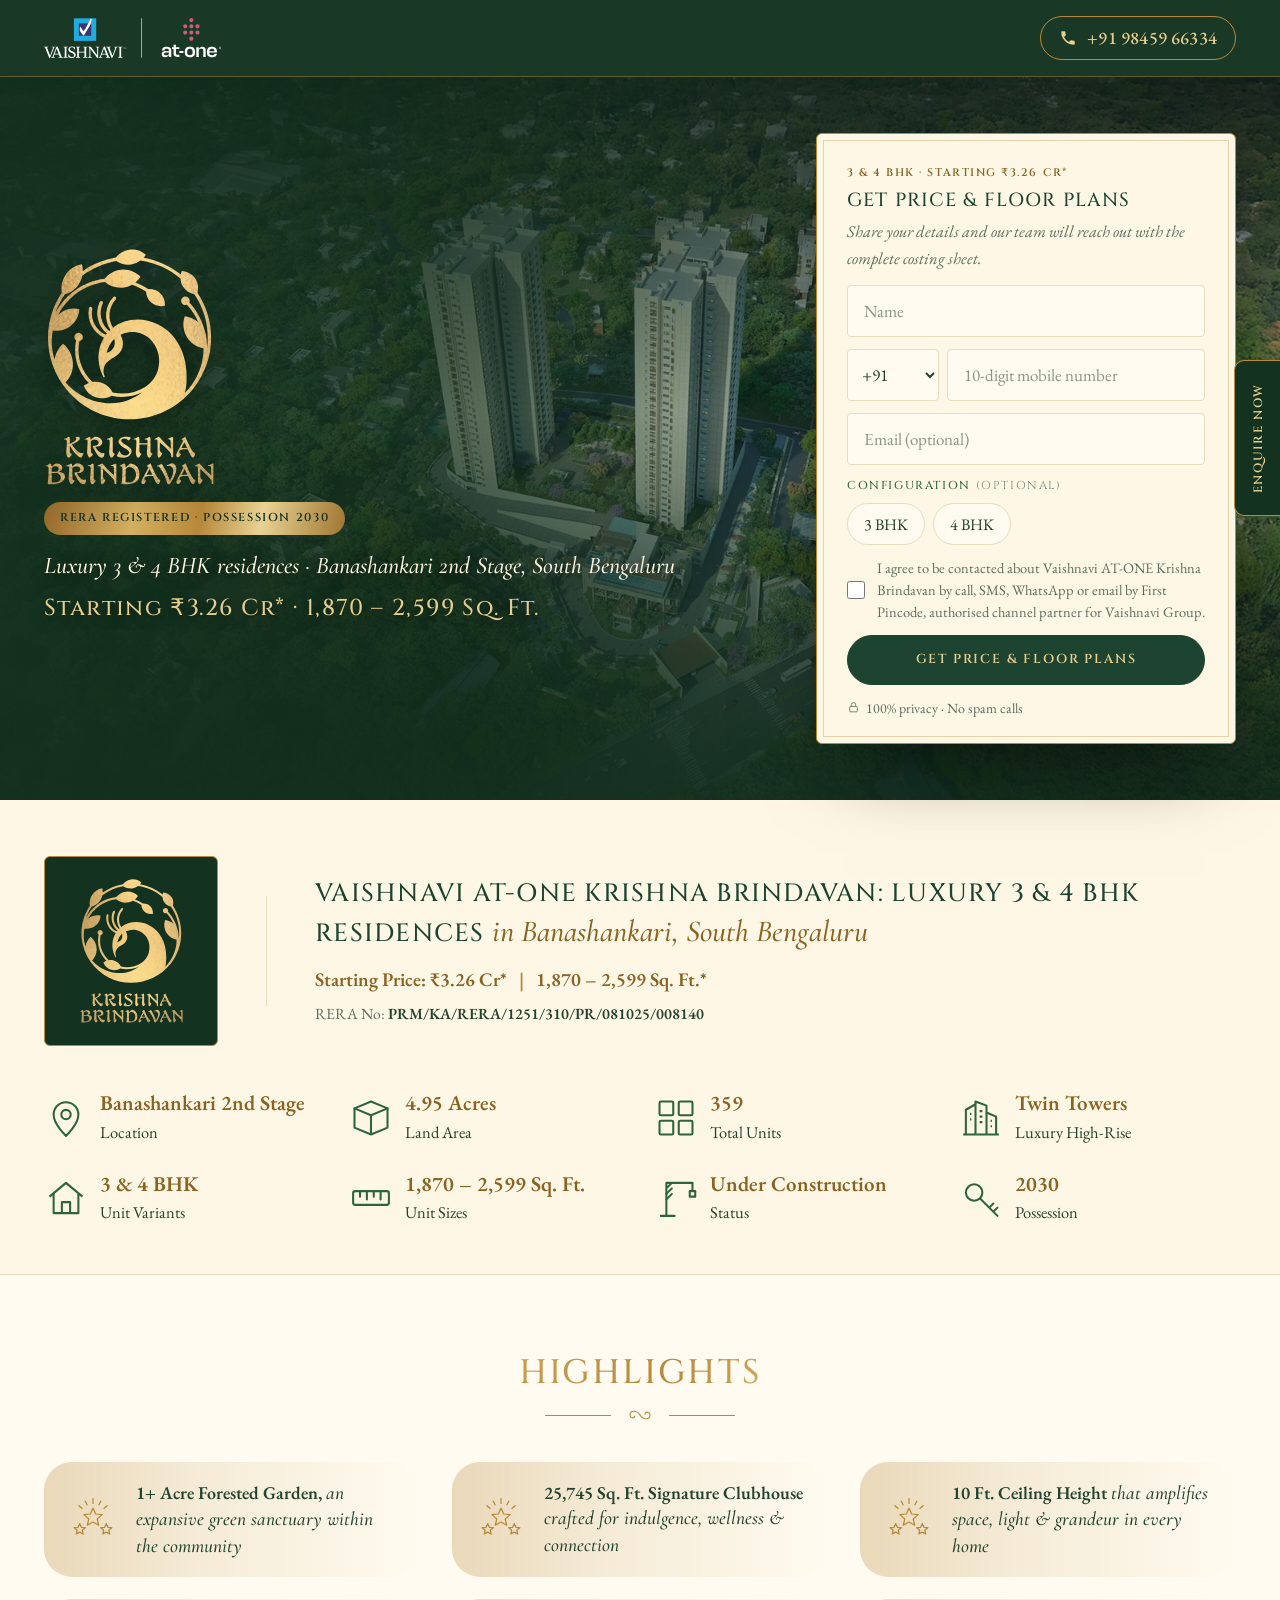
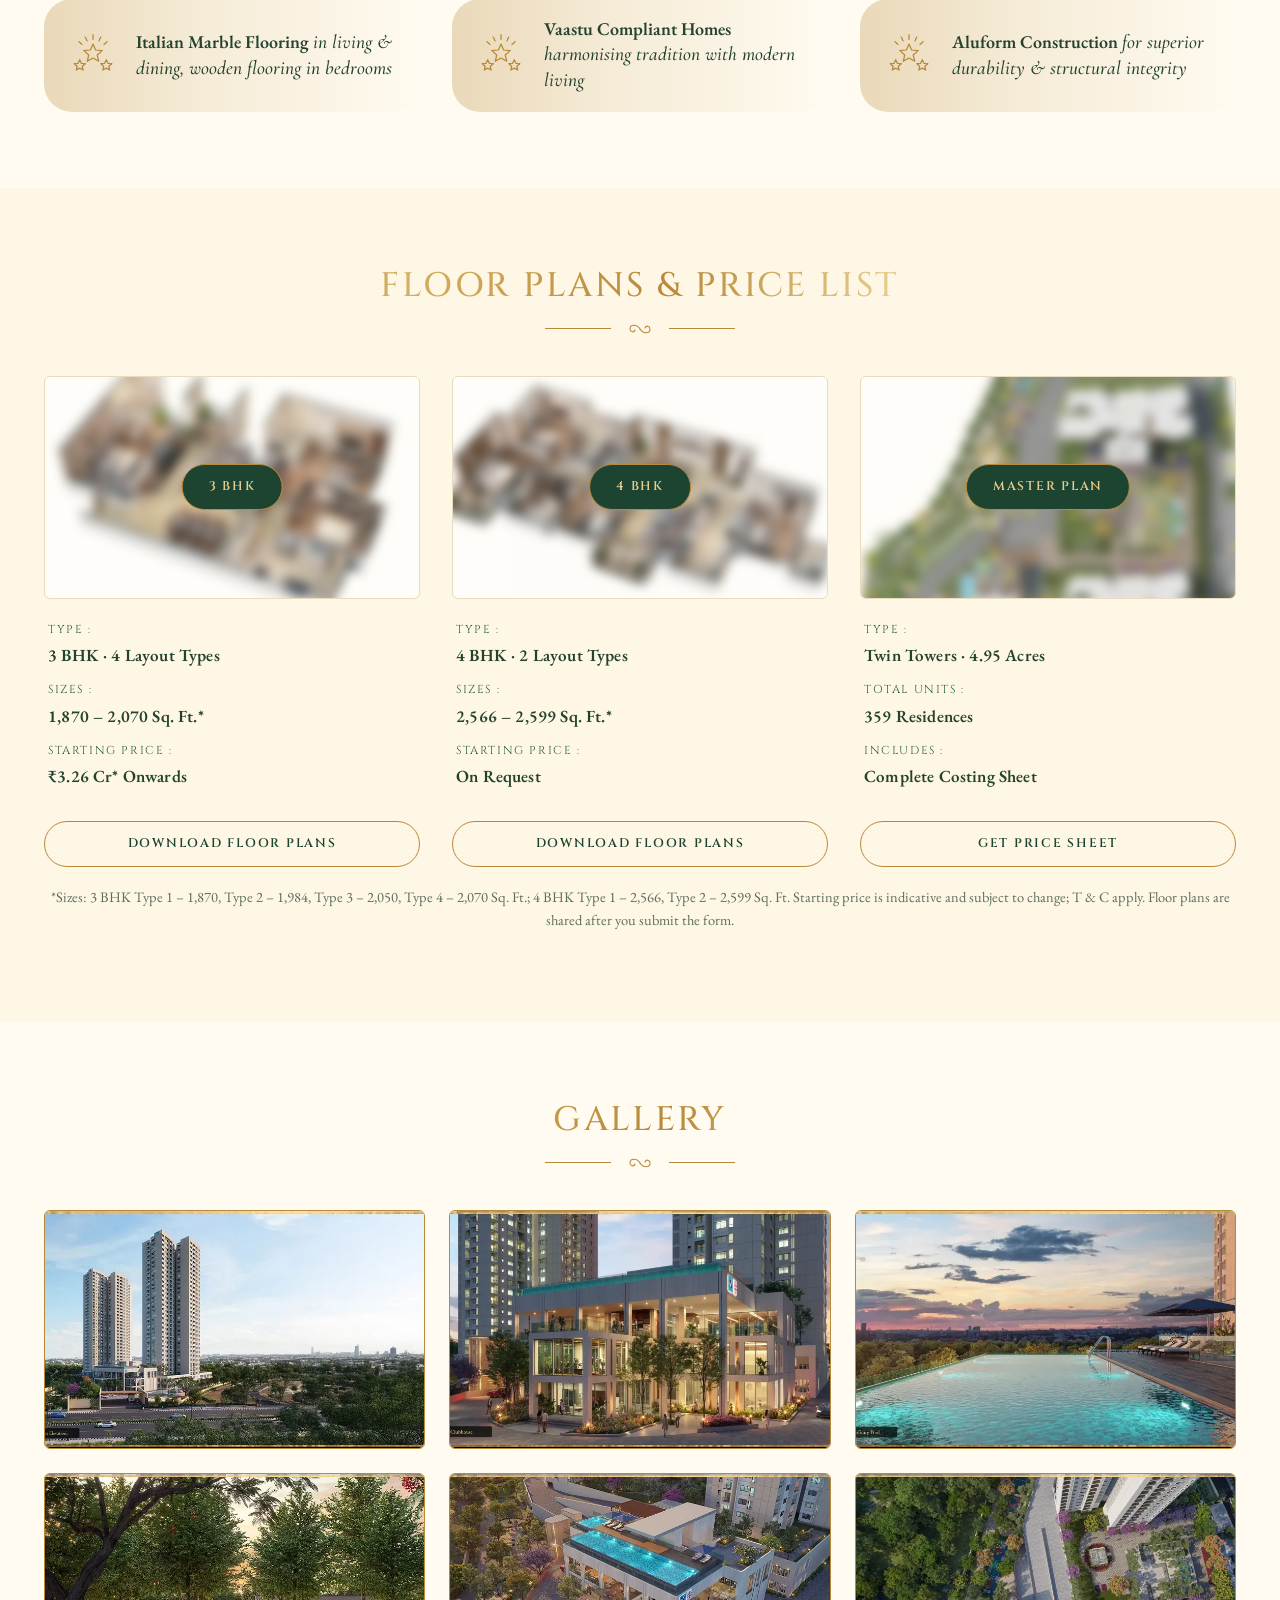
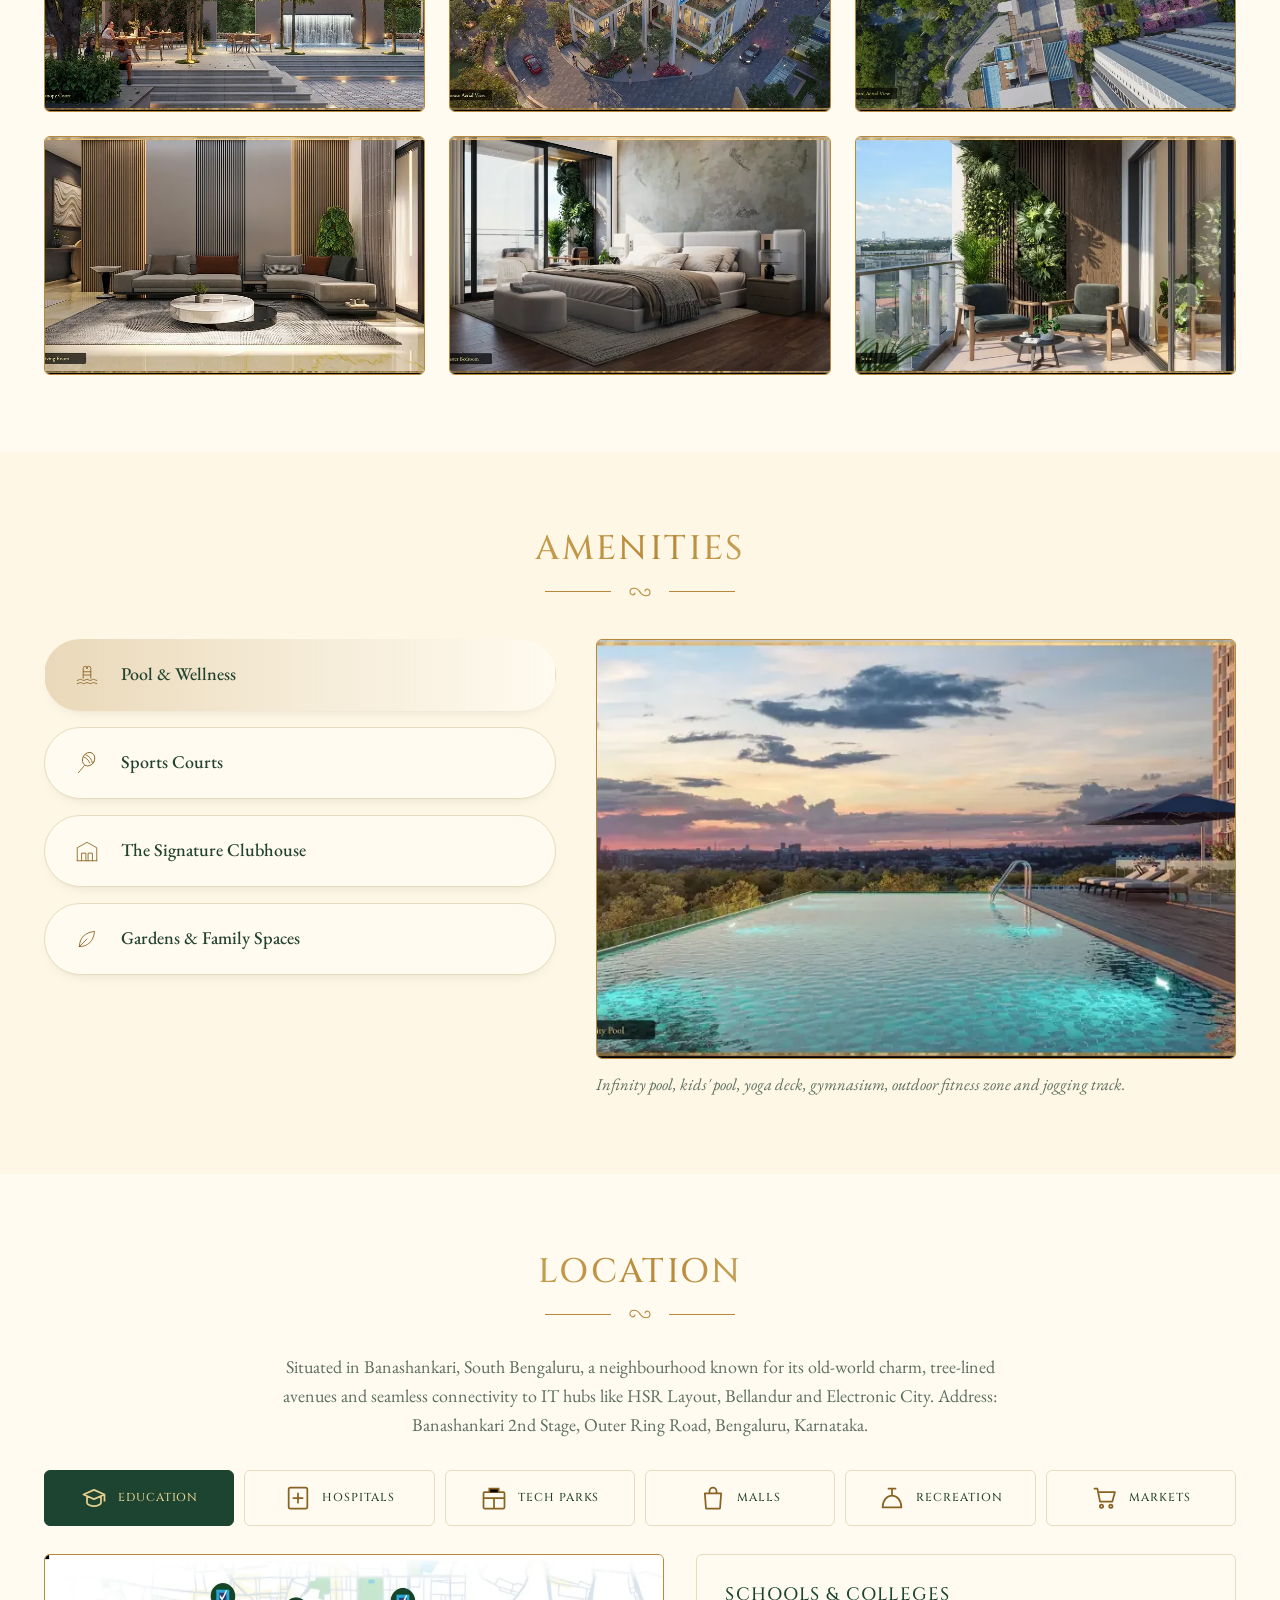
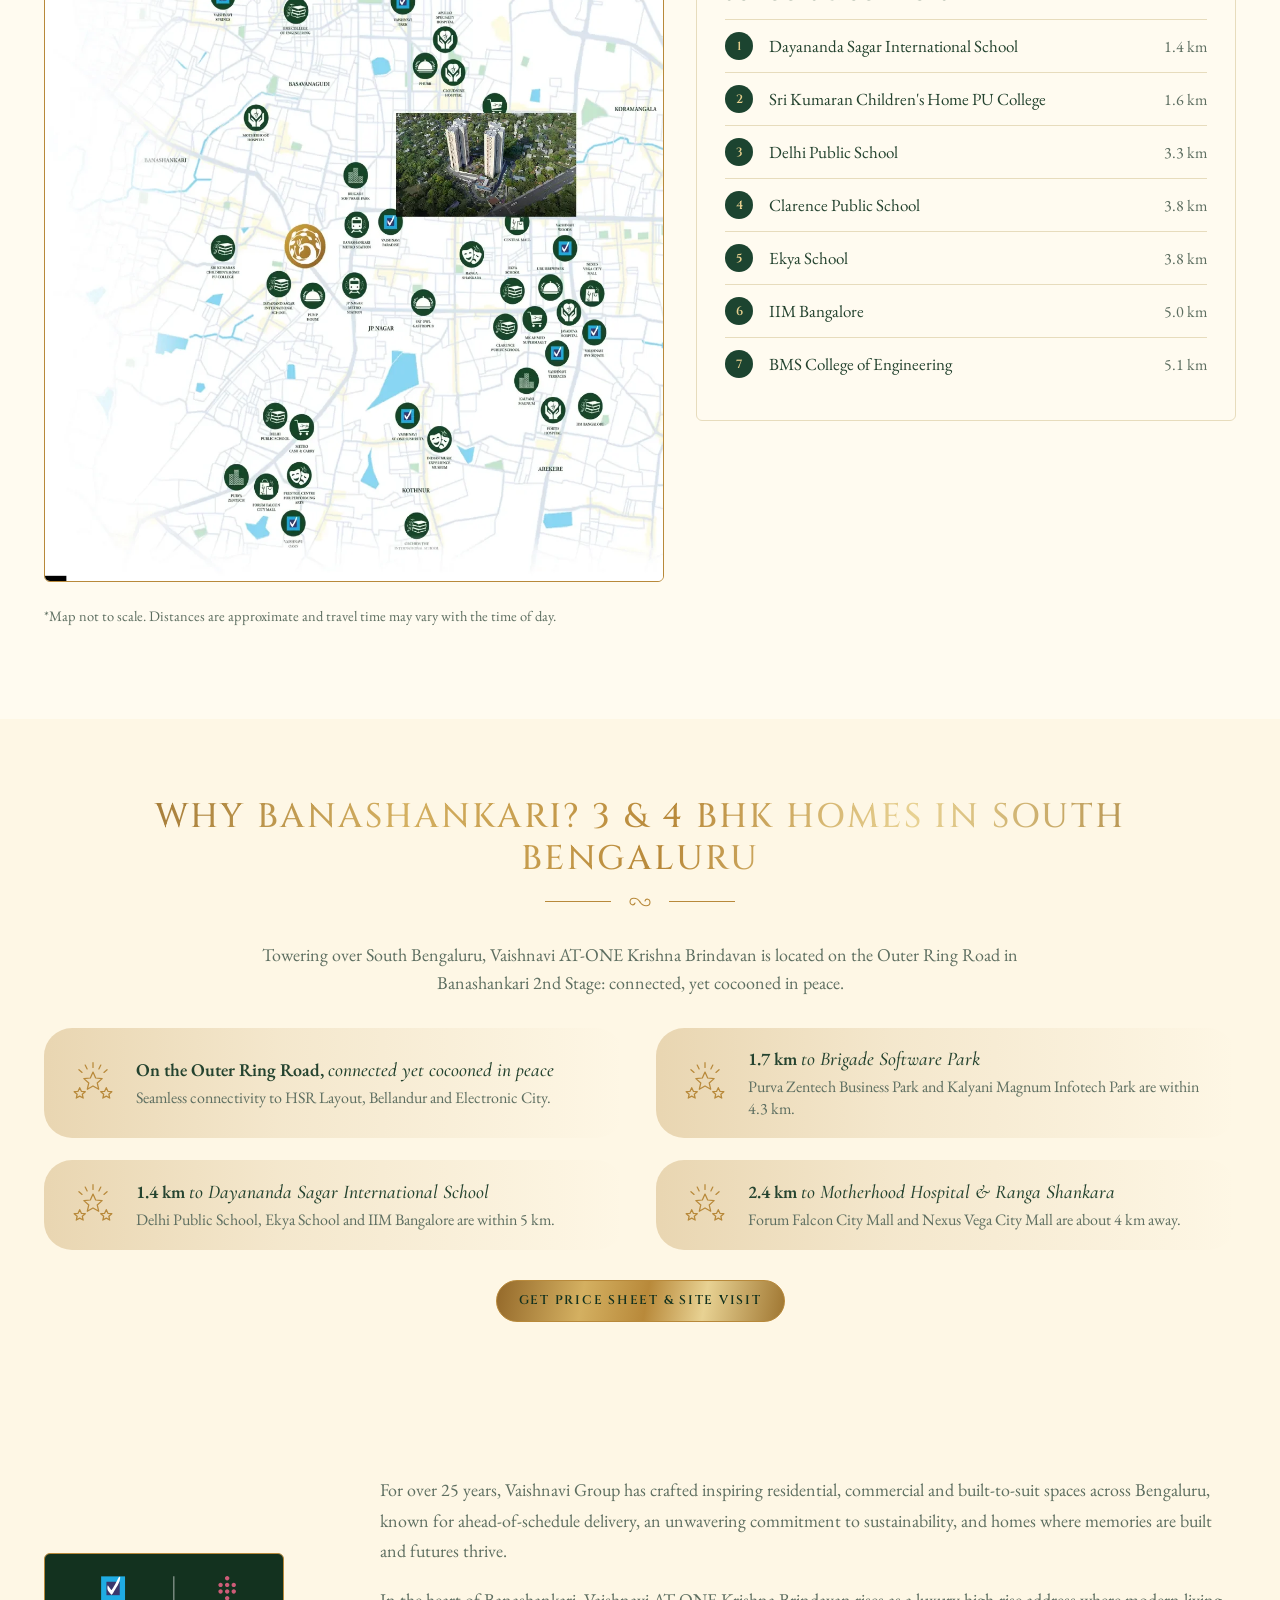
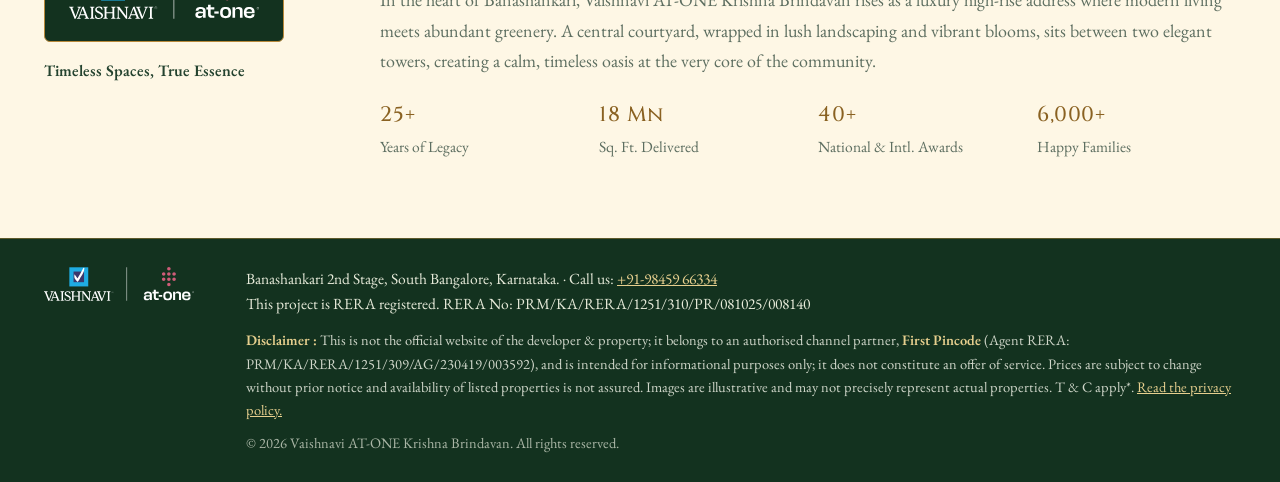
==== commit 8bf111b0: "Shorten the form consent line and privacy note Co-Authored-By: Claude Fable 5.2 <noreply@anthropic.c" ====
--- a/index.html
+++ b/index.html
@@ -148,7 +148,7 @@
       <p class="form-title">Get Price &amp; Floor Plans</p>
       <p class="form-lede">Share your details and our team will reach out with the complete costing sheet.</p>
       <div class="js-form-slot" data-form-id="hero" data-submit-label="Get Price &amp; Floor Plans"></div>
-      <p class="assure"><svg aria-hidden="true" width="13" height="13"><use href="#i-lock"/></svg> Your details are used only to respond to your enquiry. T &amp; C Apply*</p>
+      <p class="assure"><svg aria-hidden="true" width="13" height="13"><use href="#i-lock"/></svg> 100% privacy · No spam calls</p>
     </div>
   </div>
 </section>
@@ -392,7 +392,7 @@
       <h2 id="modal-title" class="form-title js-modal-title">Unlock price &amp; floor plans</h2>
       <p class="form-lede js-modal-lede">Our team will assist you in securing your dream home.</p>
       <div class="js-form-slot" data-form-id="modal"></div>
-      <p class="assure"><svg aria-hidden="true" width="13" height="13"><use href="#i-lock"/></svg> Your details are used only to respond to your enquiry. T &amp; C Apply*</p>
+      <p class="assure"><svg aria-hidden="true" width="13" height="13"><use href="#i-lock"/></svg> 100% privacy · No spam calls</p>
     </div>
   </div>
 </dialog>
@@ -447,8 +447,8 @@
       <input id="tpl-company" name="company" type="text" tabindex="-1" autocomplete="off">
     </div>
     <label class="consent">
-      <input type="checkbox" name="consent" value="Yes" required checked>
-      <span class="consent-text">I authorize the team to contact me via call, SMS, email &amp; WhatsApp, even if registered on DNC/NDNC. By submitting, I agree to the storage &amp; handling of my data by this website as per its <a href="privacy-policy.html" target="_blank" rel="noopener">Privacy Policy</a>.</span>
+      <input type="checkbox" name="consent" value="Yes" required>
+      <span class="consent-text">I agree to be contacted about Vaishnavi AT-ONE Krishna Brindavan by call, SMS, WhatsApp or email by First Pincode, authorised channel partner for Vaishnavi Group.</span>
     </label>
     <p class="err" id="tpl-consent-err" aria-live="polite"></p>
     <button class="btn-outline btn-submit" type="submit">Submit Enquiry</button>
--- a/assets/css/styles.css
+++ b/assets/css/styles.css
@@ -641,3 +641,6 @@
 .ty-back { font-size: 16px; }
 a.btn-outline, a.btn { text-decoration: none; }
 .ty-card .fineprint { text-align: center; }
+.consent { align-items: center; font-size: 14.5px; }
+.consent input { margin-top: 0; }
+.hero-form .js-form-slot { min-height: 330px; }
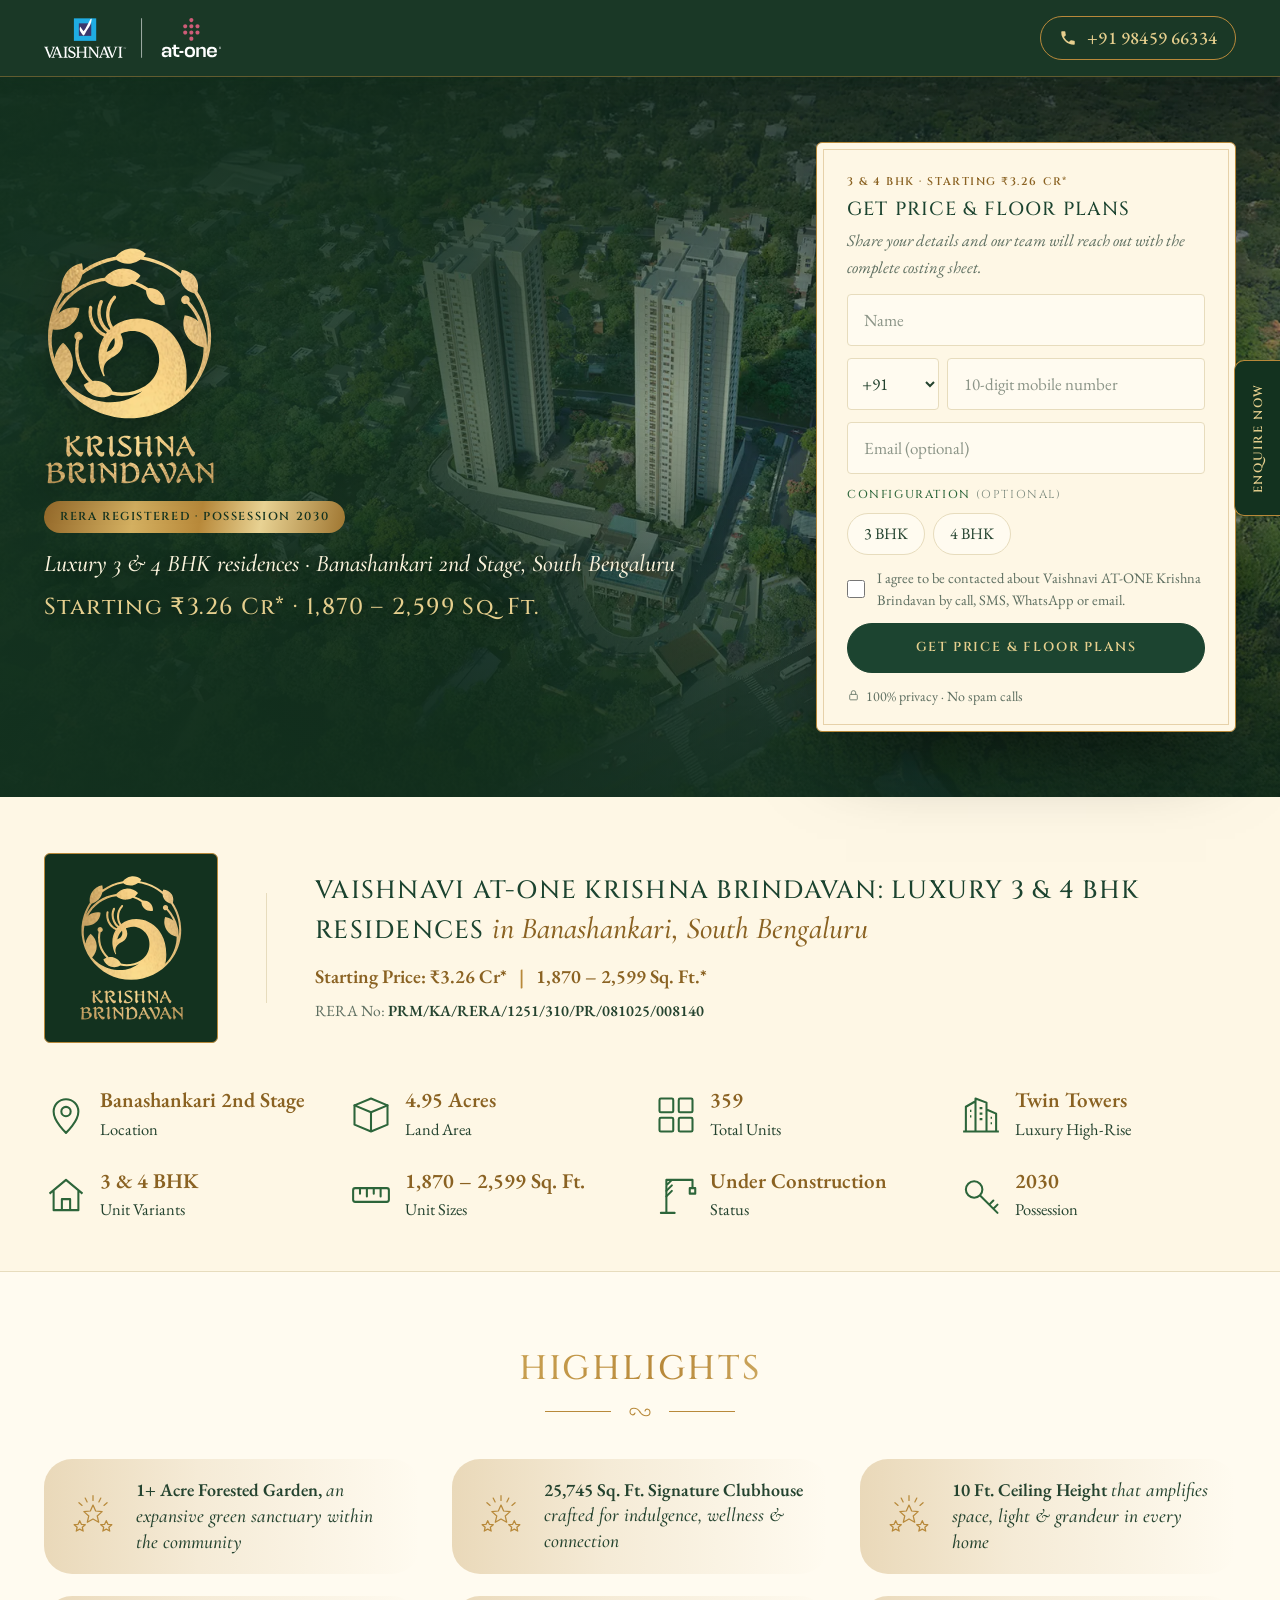
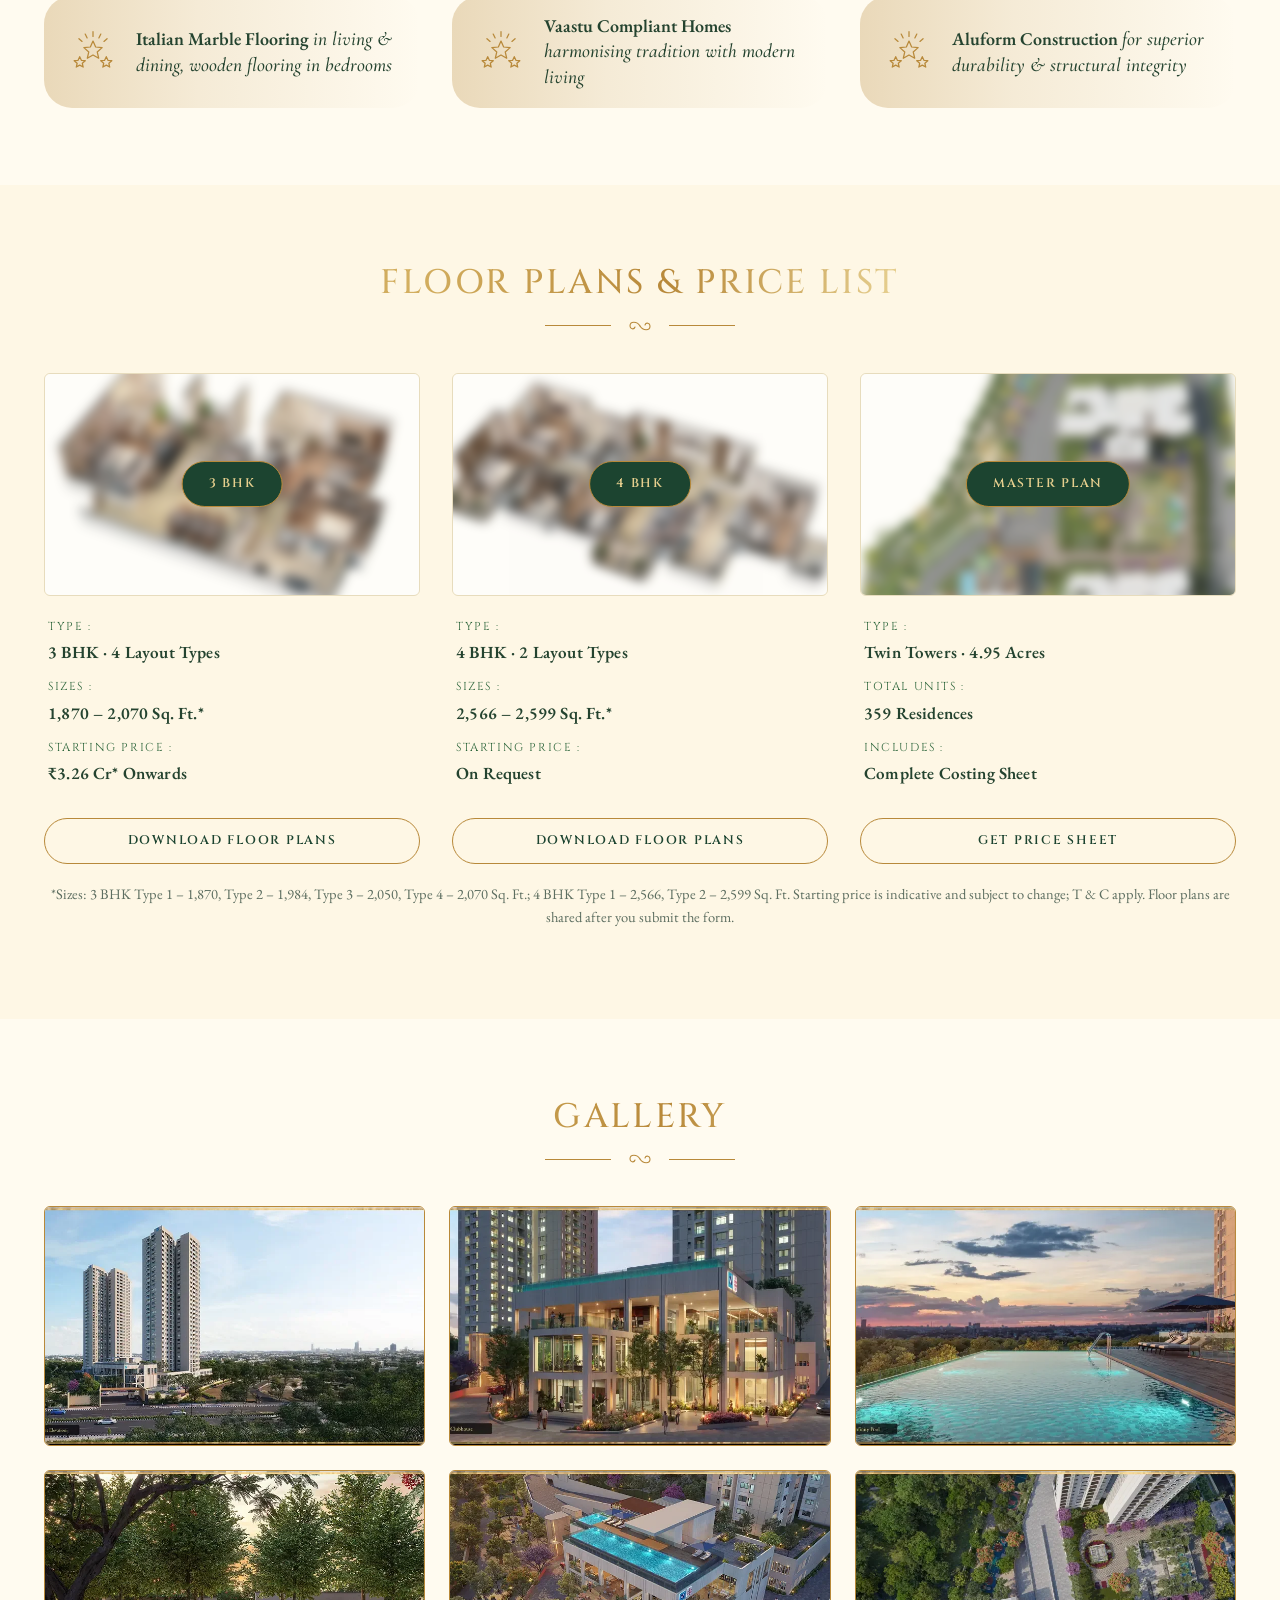
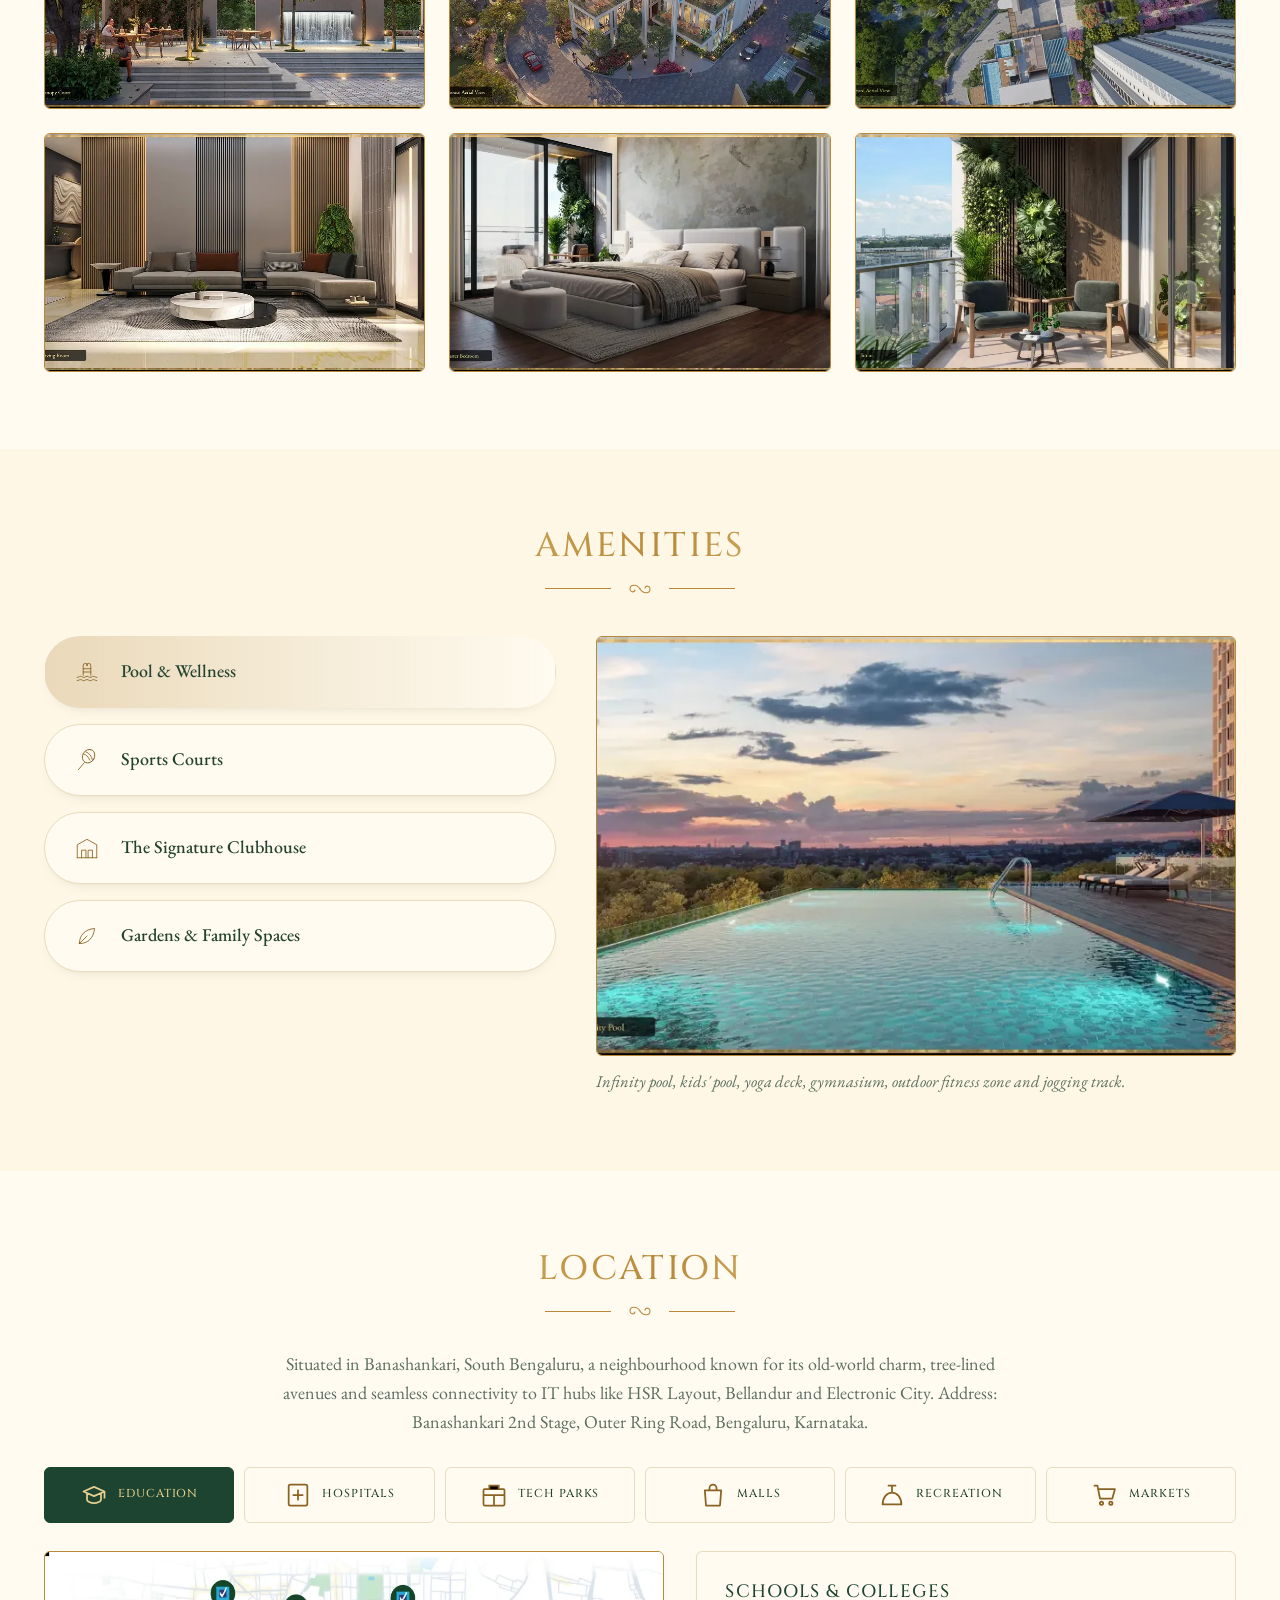
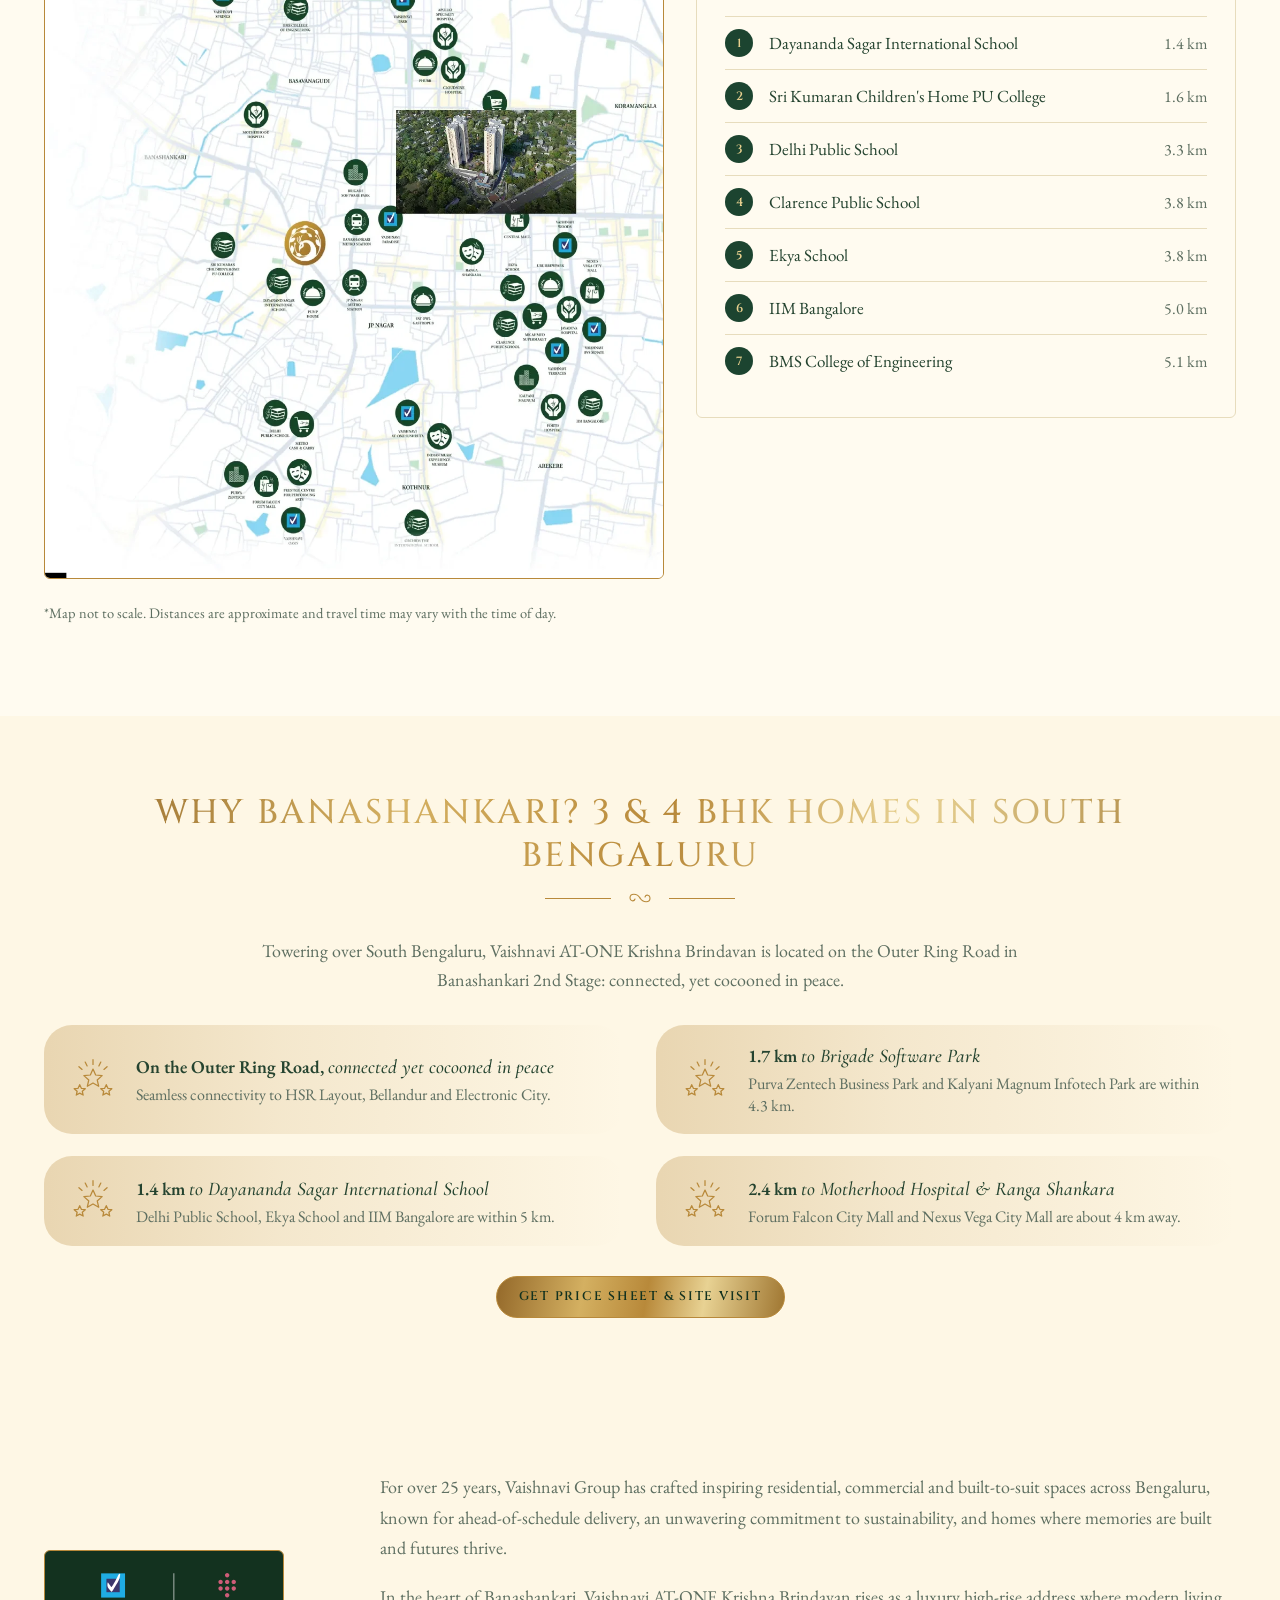
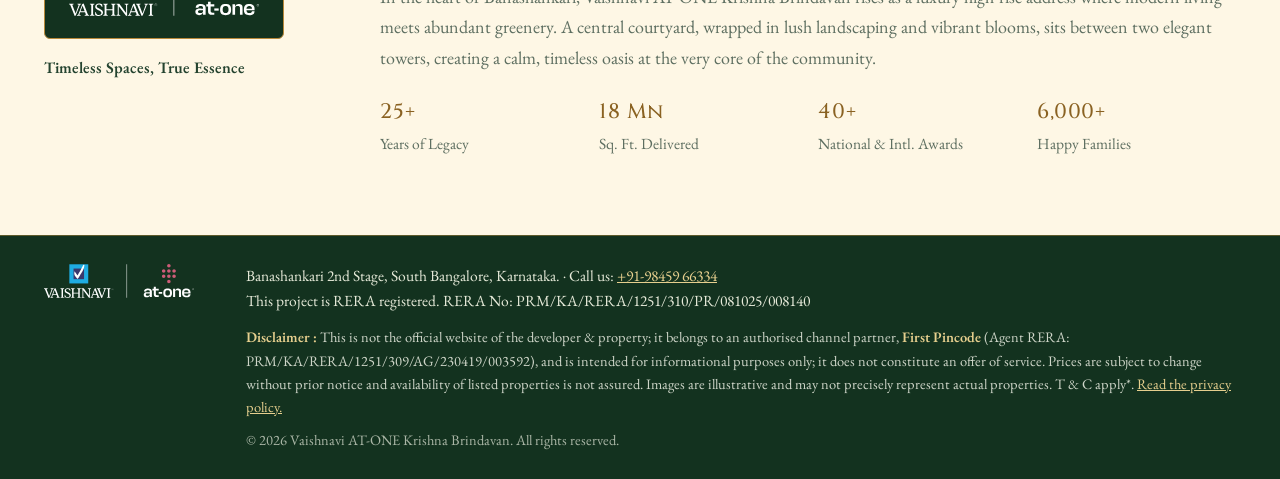
==== commit 99825b45: "Remove channel partner name from the form consent line Co-Authored-By: Claude Fable 5.2 <noreply@ant" ====
--- a/index.html
+++ b/index.html
@@ -448,7 +448,7 @@
     </div>
     <label class="consent">
       <input type="checkbox" name="consent" value="Yes" required>
-      <span class="consent-text">I agree to be contacted about Vaishnavi AT-ONE Krishna Brindavan by call, SMS, WhatsApp or email by First Pincode, authorised channel partner for Vaishnavi Group.</span>
+      <span class="consent-text">I agree to be contacted about Vaishnavi AT-ONE Krishna Brindavan by call, SMS, WhatsApp or email.</span>
     </label>
     <p class="err" id="tpl-consent-err" aria-live="polite"></p>
     <button class="btn-outline btn-submit" type="submit">Submit Enquiry</button>
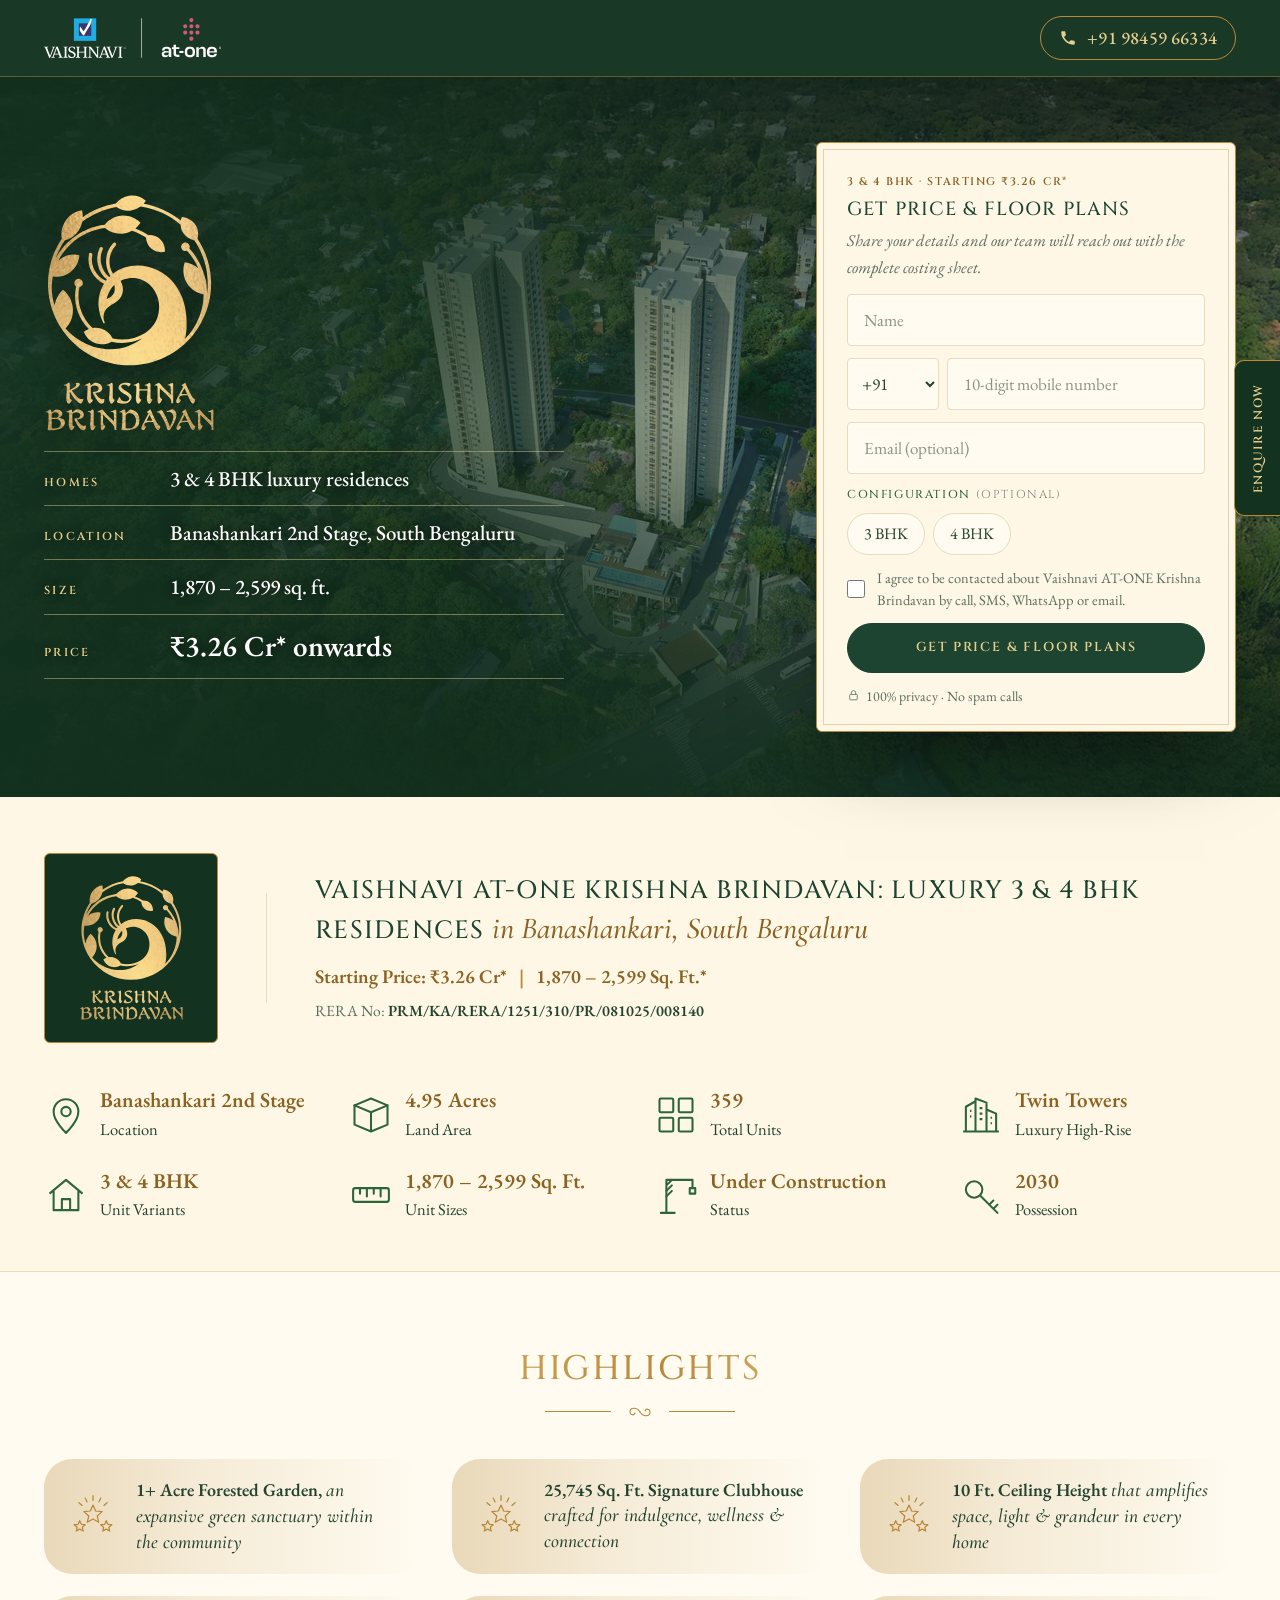
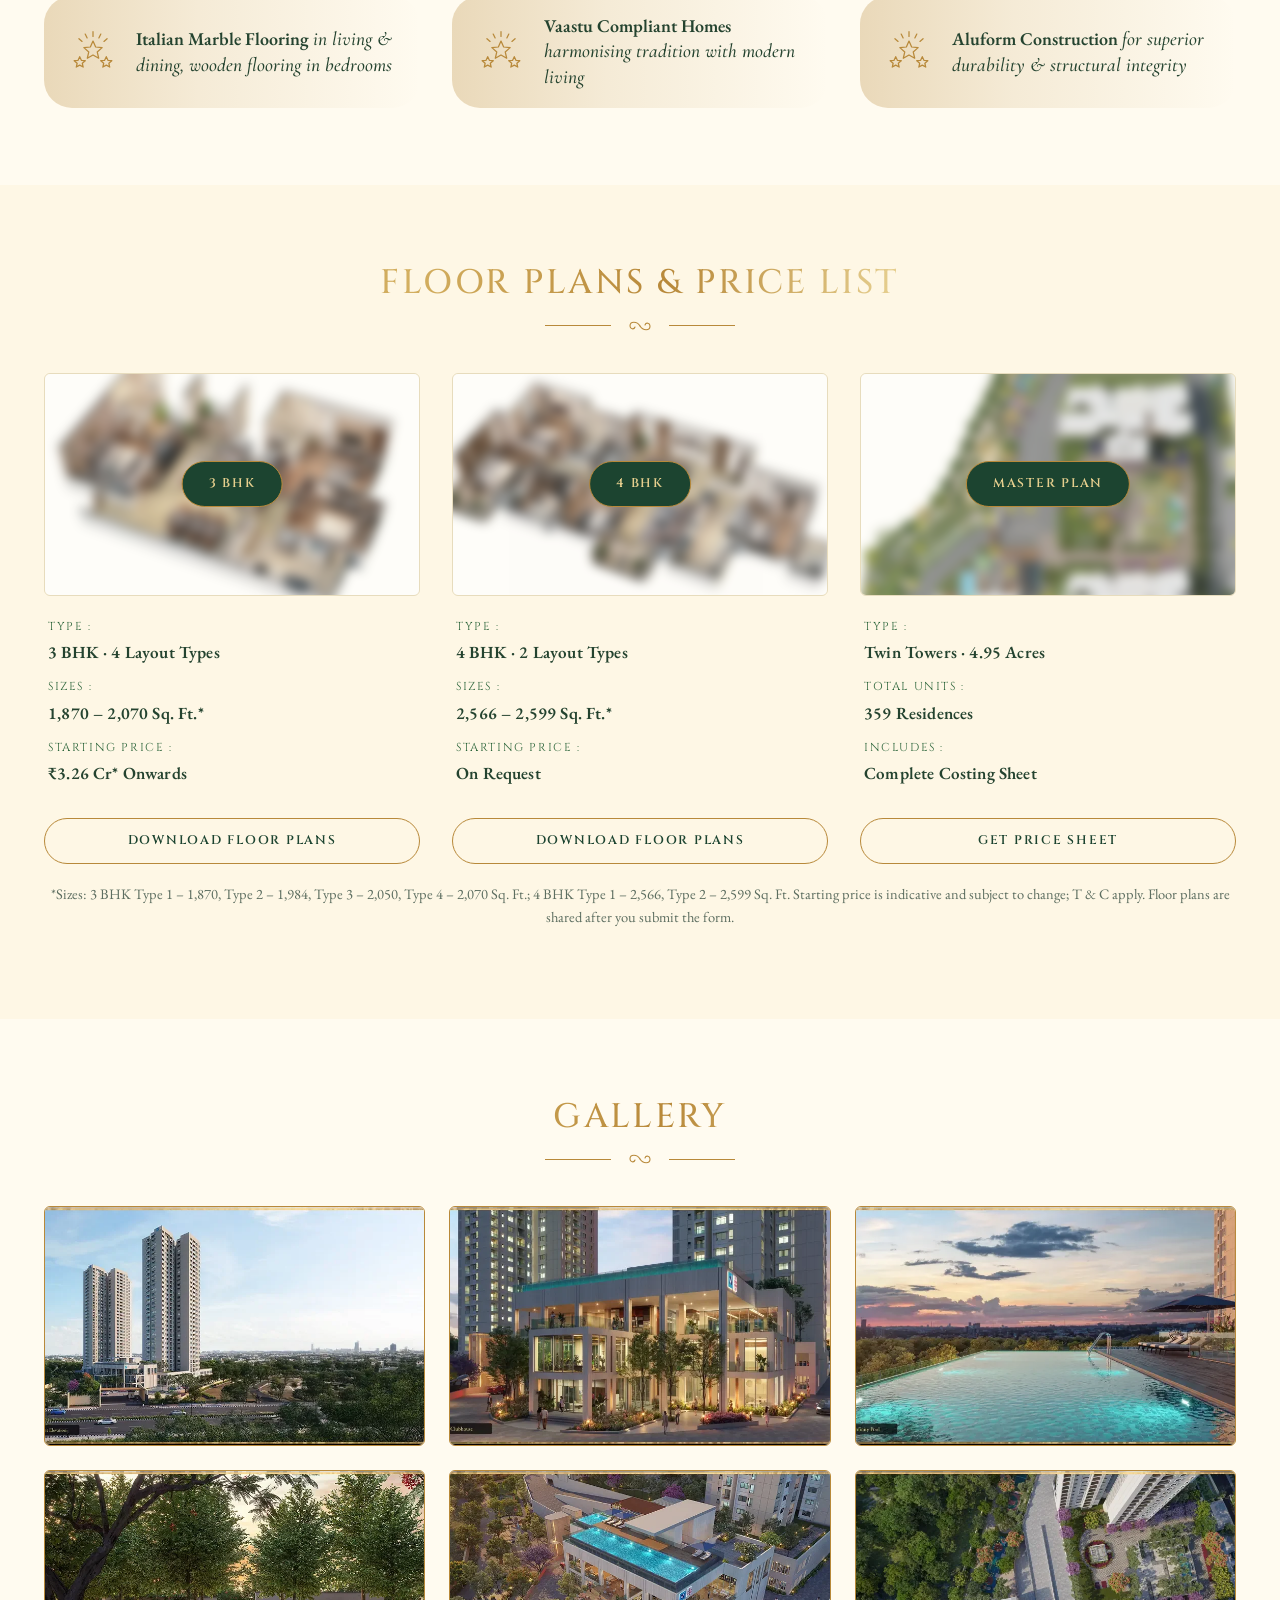
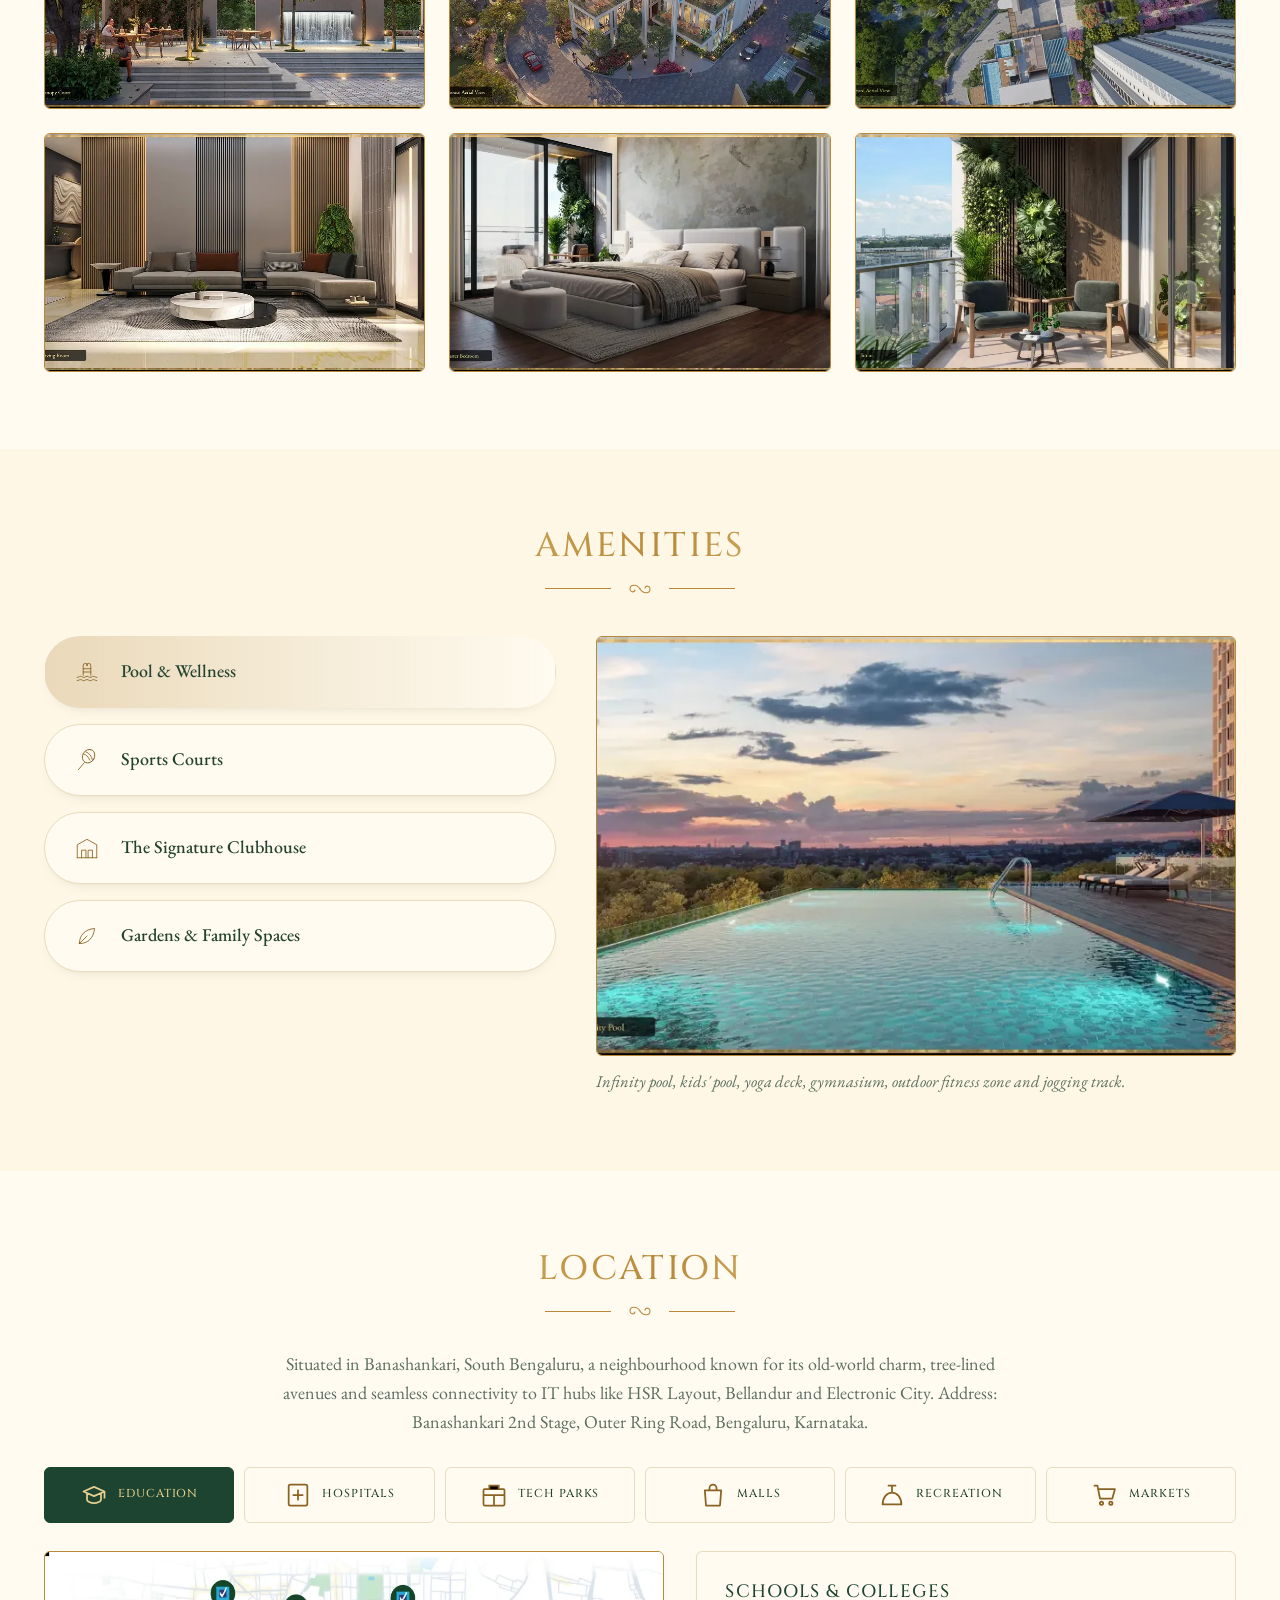
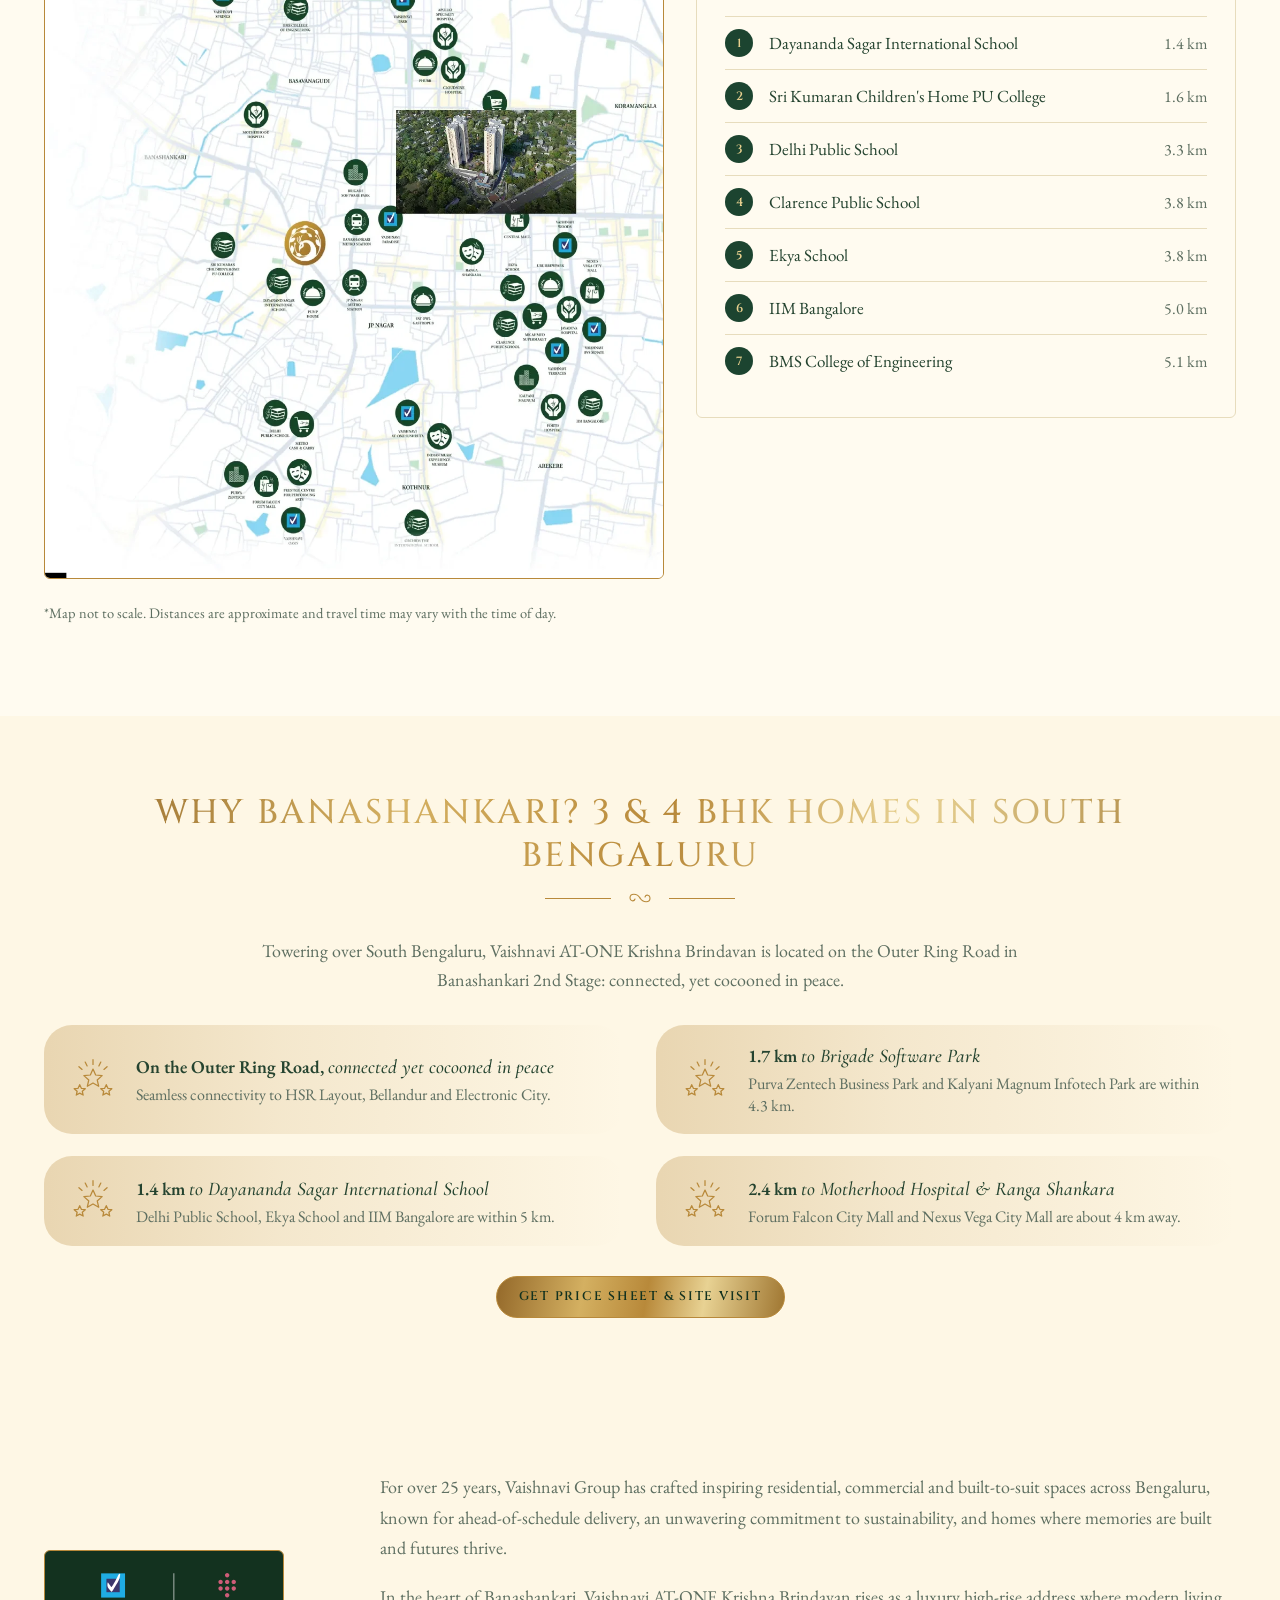
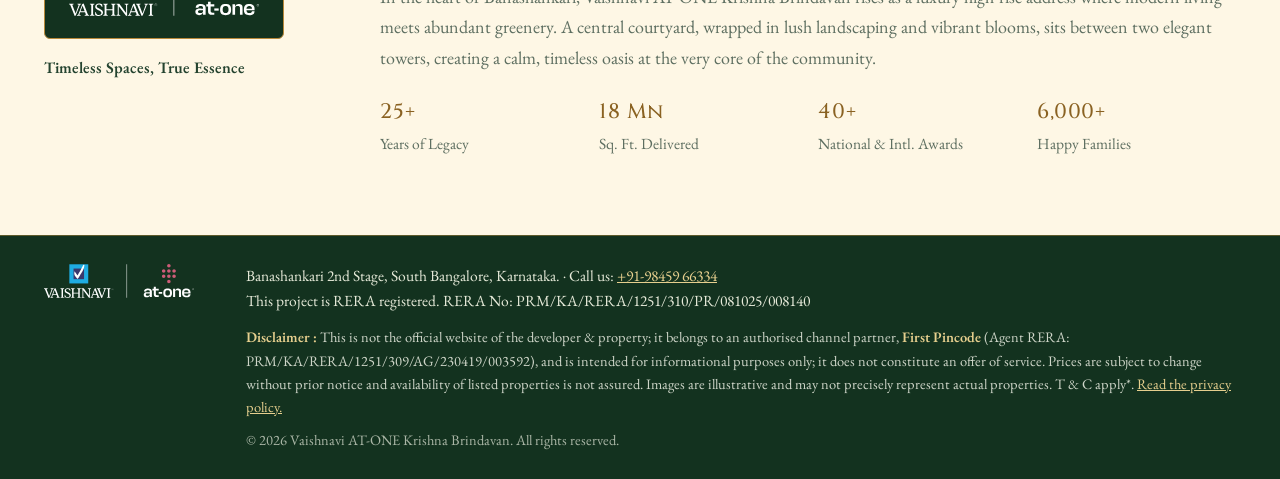
==== commit c59cb434: "Hero: show logo with Homes / Location / Size / Price rows Co-Authored-By: Claude Fable 5.2 <noreply@" ====
--- a/index.html
+++ b/index.html
@@ -139,9 +139,12 @@
   <div class="wrap hero-grid">
     <div class="hero-copy">
       <img class="hero-mark" src="assets/img/krishna-brindavan-logo.svg" width="103" height="143" alt="Krishna Brindavan">
-      <p class="hero-offer">RERA Registered · Possession 2030</p>
-      <p class="hero-line">Luxury 3 &amp; 4 BHK residences · Banashankari 2nd Stage, South Bengaluru</p>
-      <p class="hero-price">Starting ₹3.26 Cr* · 1,870 – 2,599 Sq. Ft.</p>
+      <dl class="ho-rows">
+        <div><dt>Homes</dt><dd>3 &amp; 4 BHK luxury residences</dd></div>
+        <div><dt>Location</dt><dd>Banashankari 2nd Stage, South Bengaluru</dd></div>
+        <div><dt>Size</dt><dd>1,870 – 2,599 sq. ft.</dd></div>
+        <div class="ho-rows-price"><dt>Price</dt><dd>₹3.26 Cr* onwards</dd></div>
+      </dl>
     </div>
     <div class="hero-form" id="enquire-form">
       <p class="hf-tag">3 &amp; 4 BHK · Starting ₹3.26 Cr*</p>
--- a/assets/css/styles.css
+++ b/assets/css/styles.css
@@ -644,3 +644,19 @@
 .consent { align-items: center; font-size: 14.5px; }
 .consent input { margin-top: 0; }
 .hero-form .js-form-slot { min-height: 330px; }
+
+/* ---------- hero spec rows (logo + Homes / Location / Size / Price) ---------- */
+.ho-rows { margin: 10px 0 0; max-width: 520px; text-shadow: 0 1px 10px rgba(0, 0, 0, .55); }
+.ho-rows > div { display: grid; grid-template-columns: 112px 1fr; align-items: baseline; gap: 14px; padding: 13px 0; border-top: 1px solid rgba(230, 207, 142, .45); text-align: left; }
+.ho-rows > div:last-child { border-bottom: 1px solid rgba(230, 207, 142, .45); }
+.ho-rows dt { font-family: var(--caps); font-size: 11.5px; font-weight: 600; letter-spacing: .2em; text-transform: uppercase; color: var(--gold-soft); }
+.ho-rows dd { margin: 0; font-size: 21px; font-weight: 500; line-height: 1.3; color: #fff; }
+.ho-rows-price dd { font-size: 29px; font-weight: 600; color: #fff; }
+.hero-mark { margin-bottom: 20px; }
+@media (max-width: 899px) {
+  .ho-rows { margin: 4px auto 0; }
+  .ho-rows > div { grid-template-columns: 86px 1fr; padding: 9px 0; gap: 10px; }
+  .ho-rows dd { font-size: 17.5px; }
+  .ho-rows-price dd { font-size: 23px; }
+  .hero-mark { margin-bottom: 14px; }
+}
